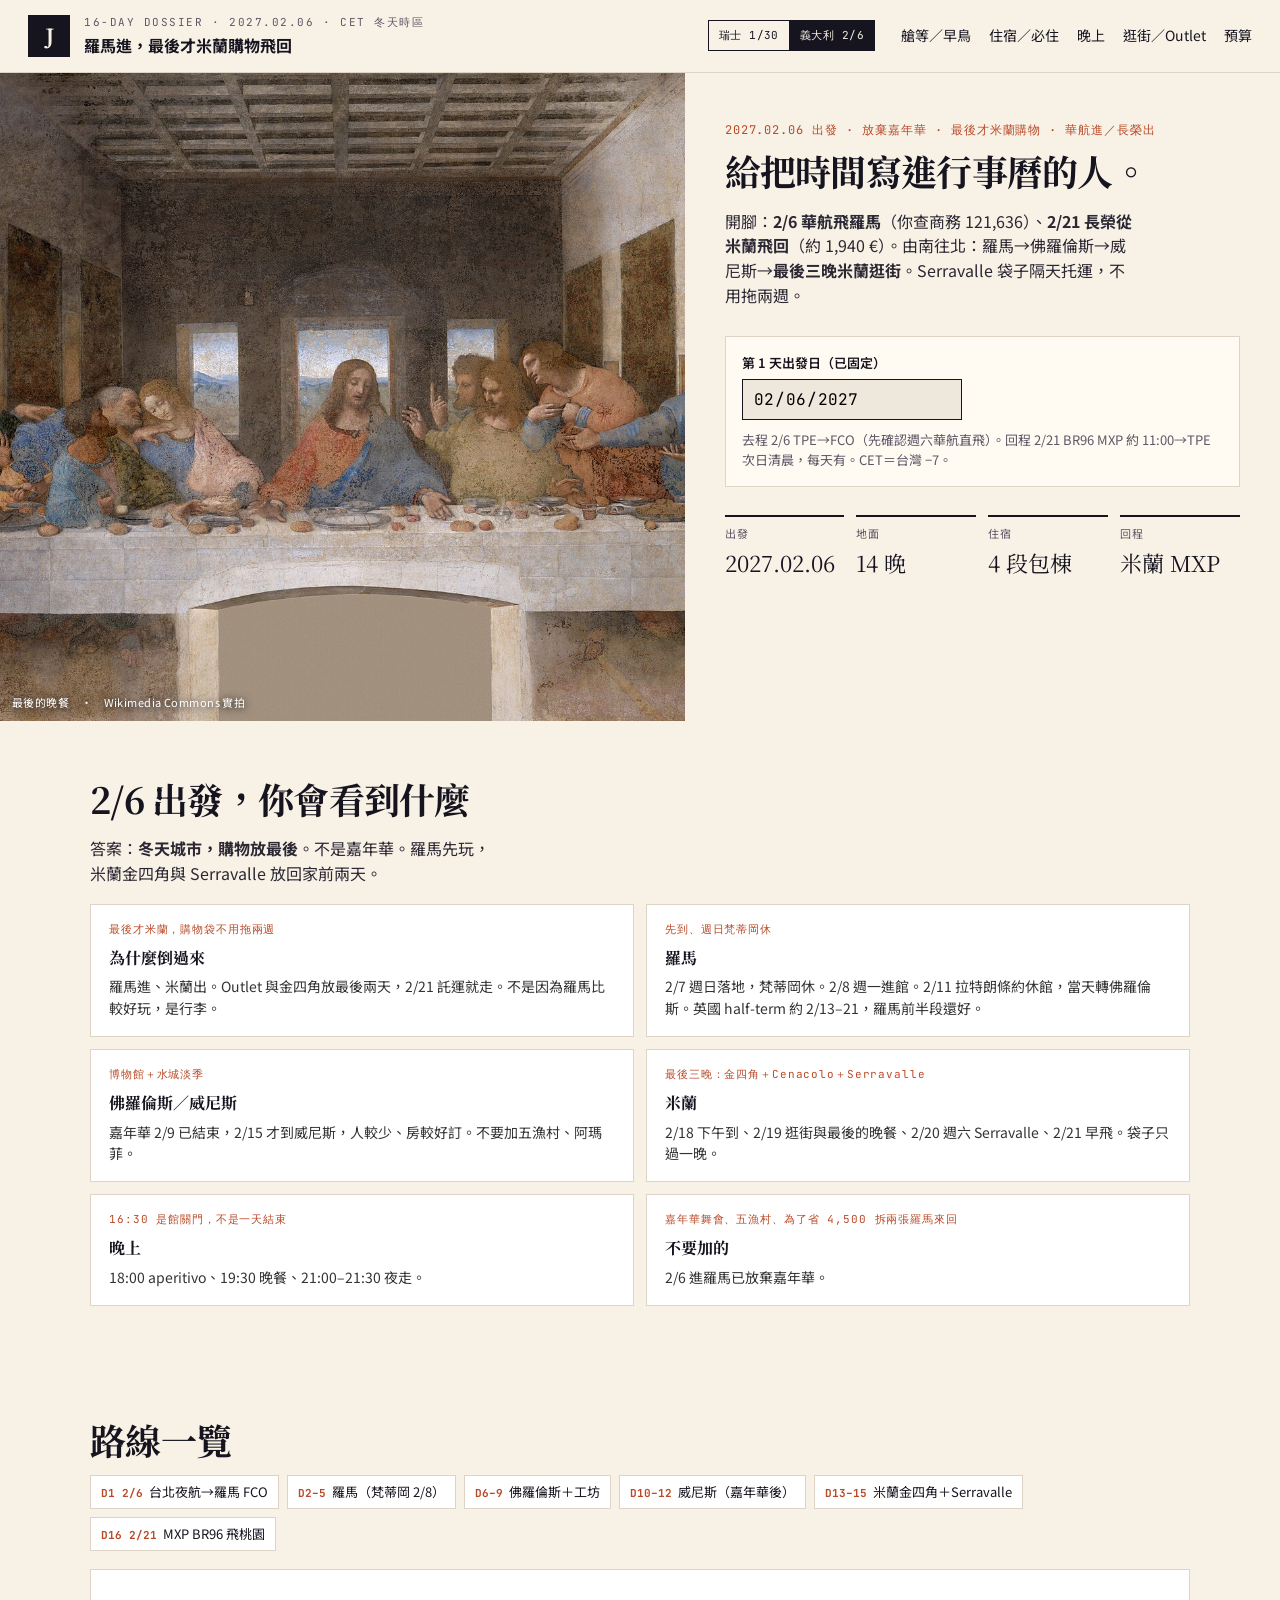
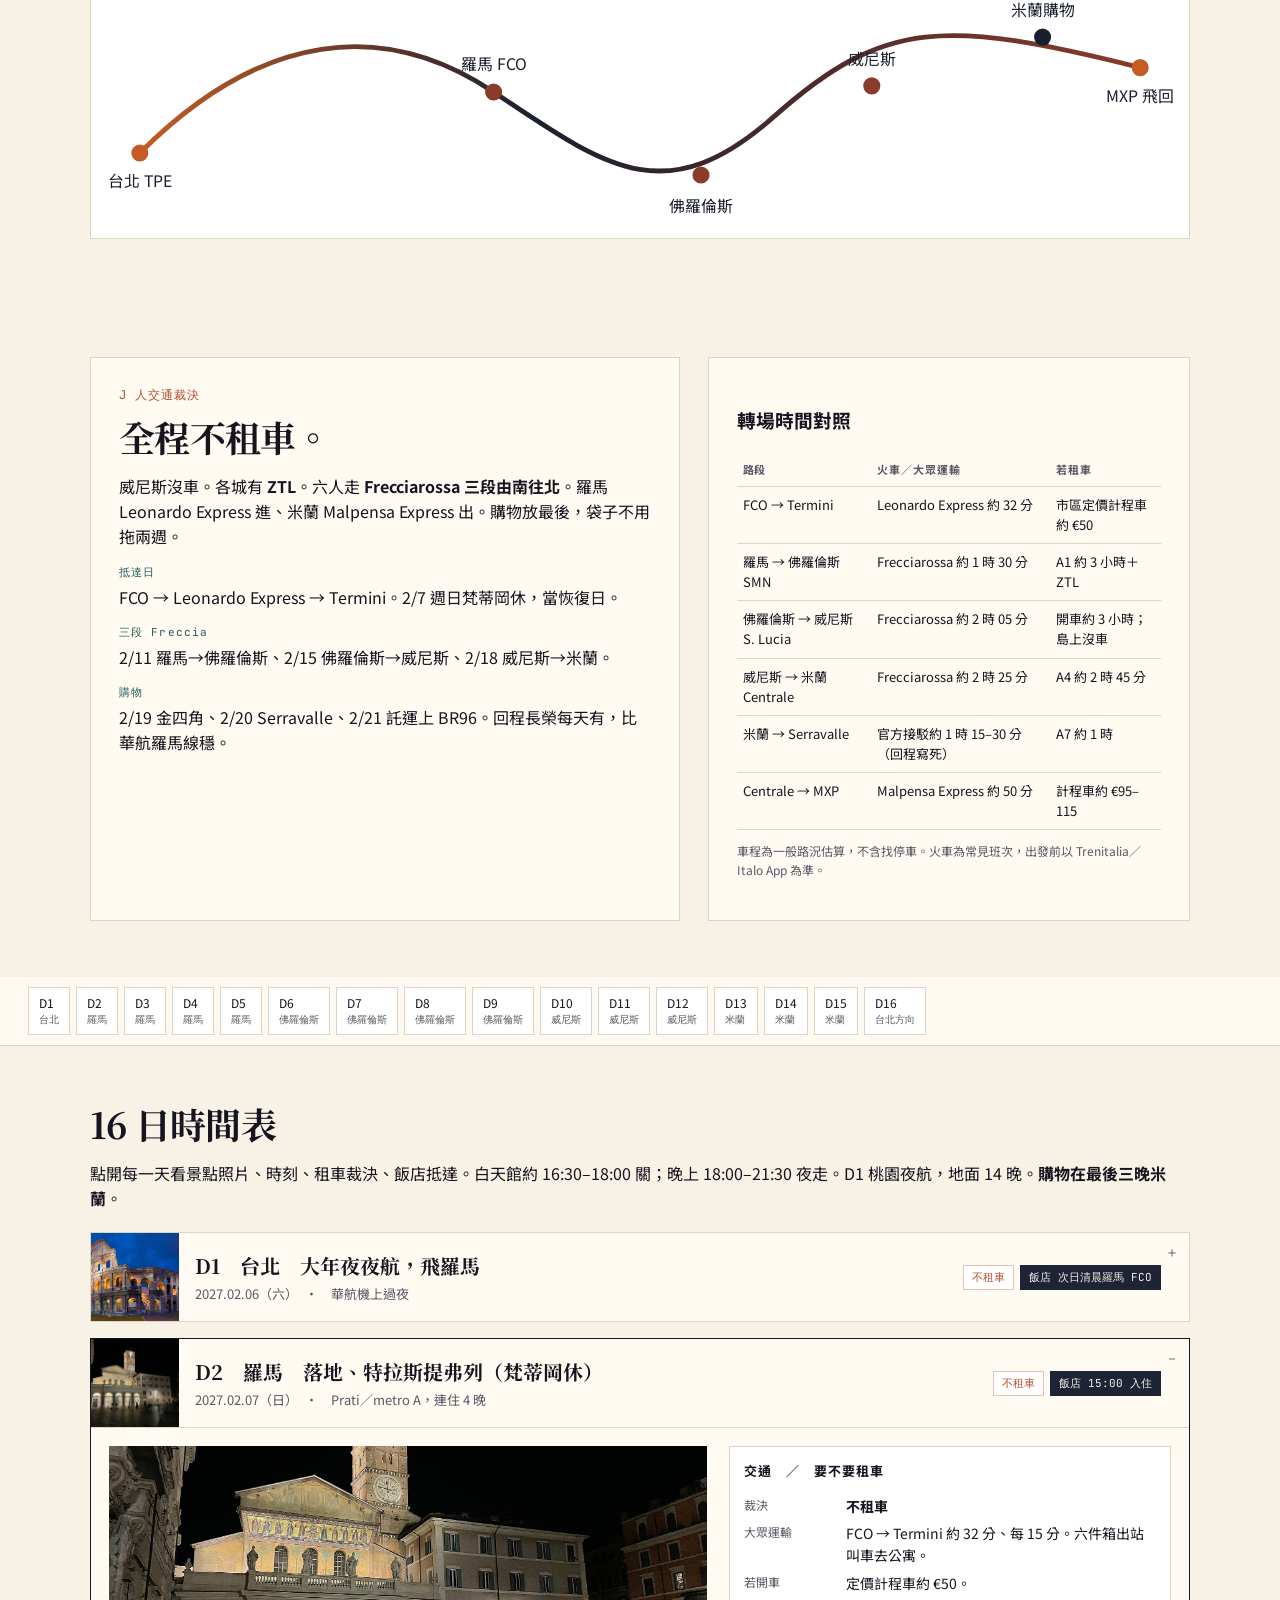
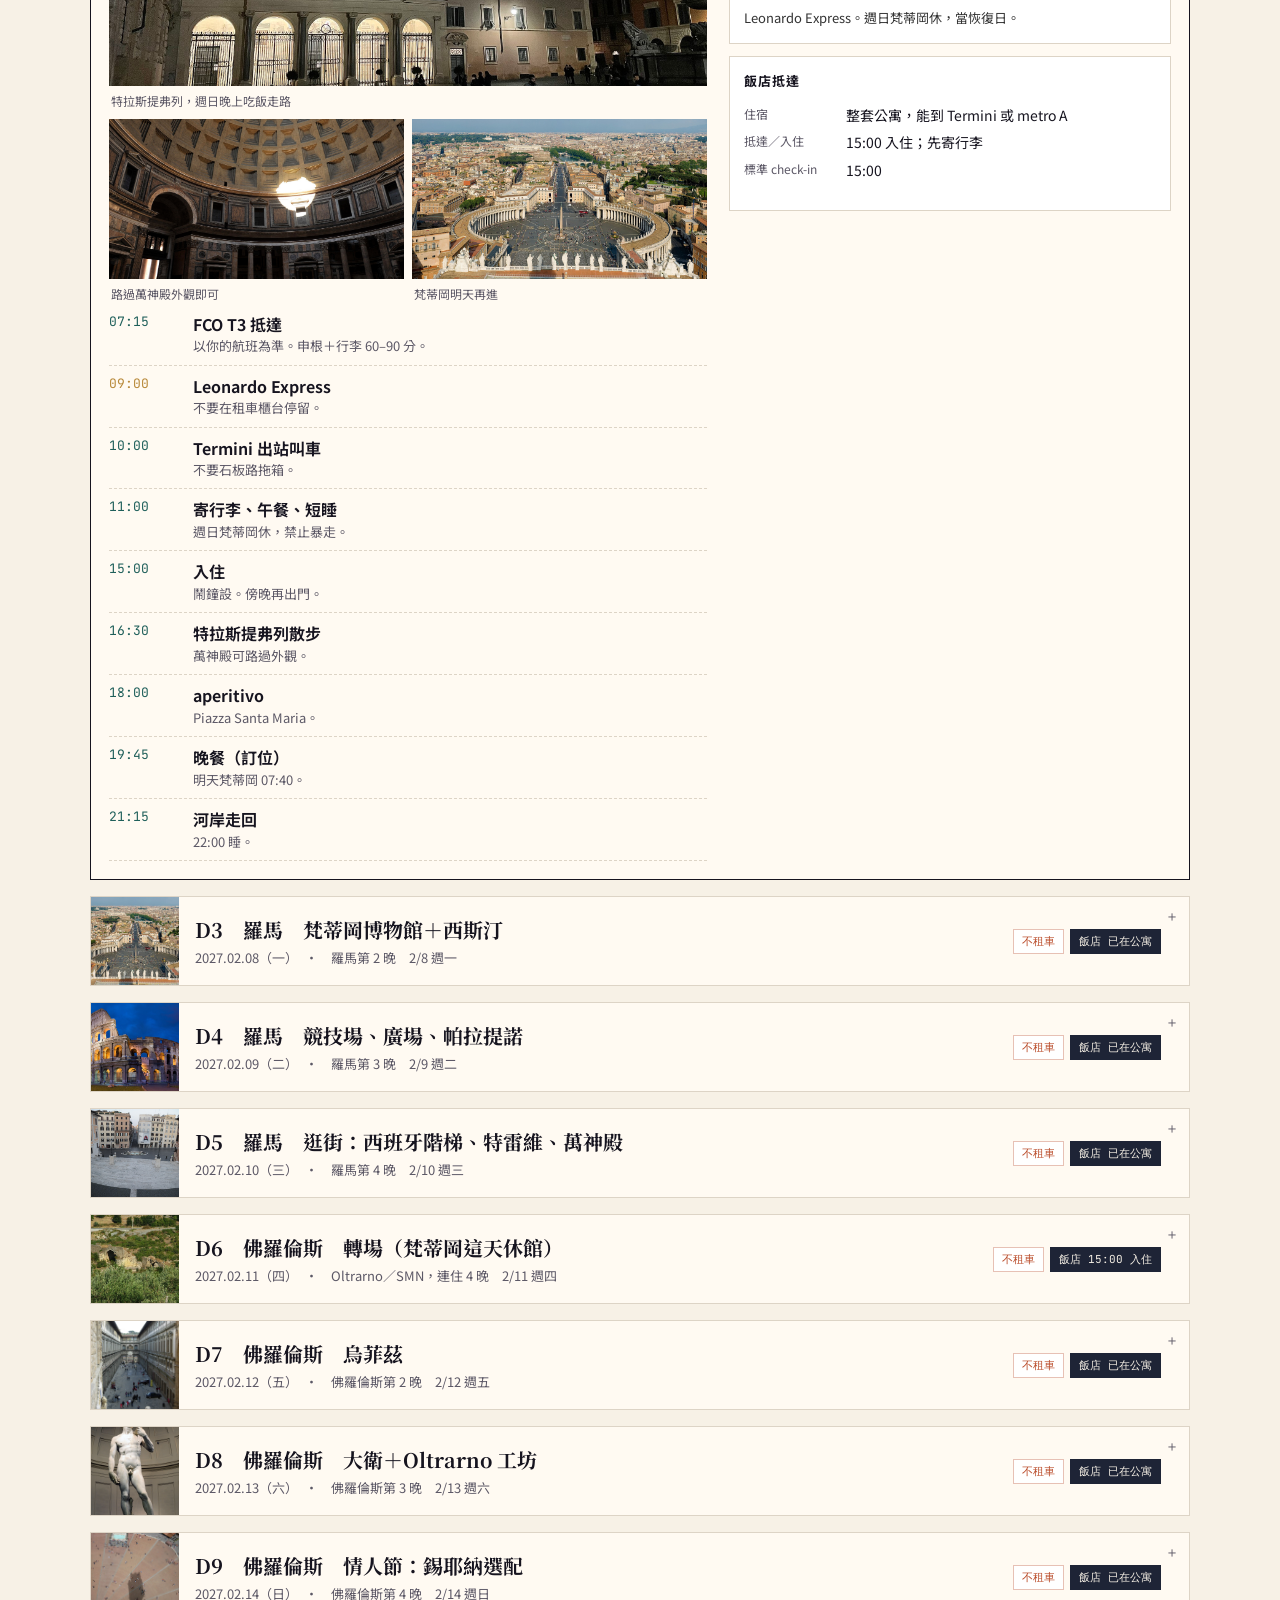
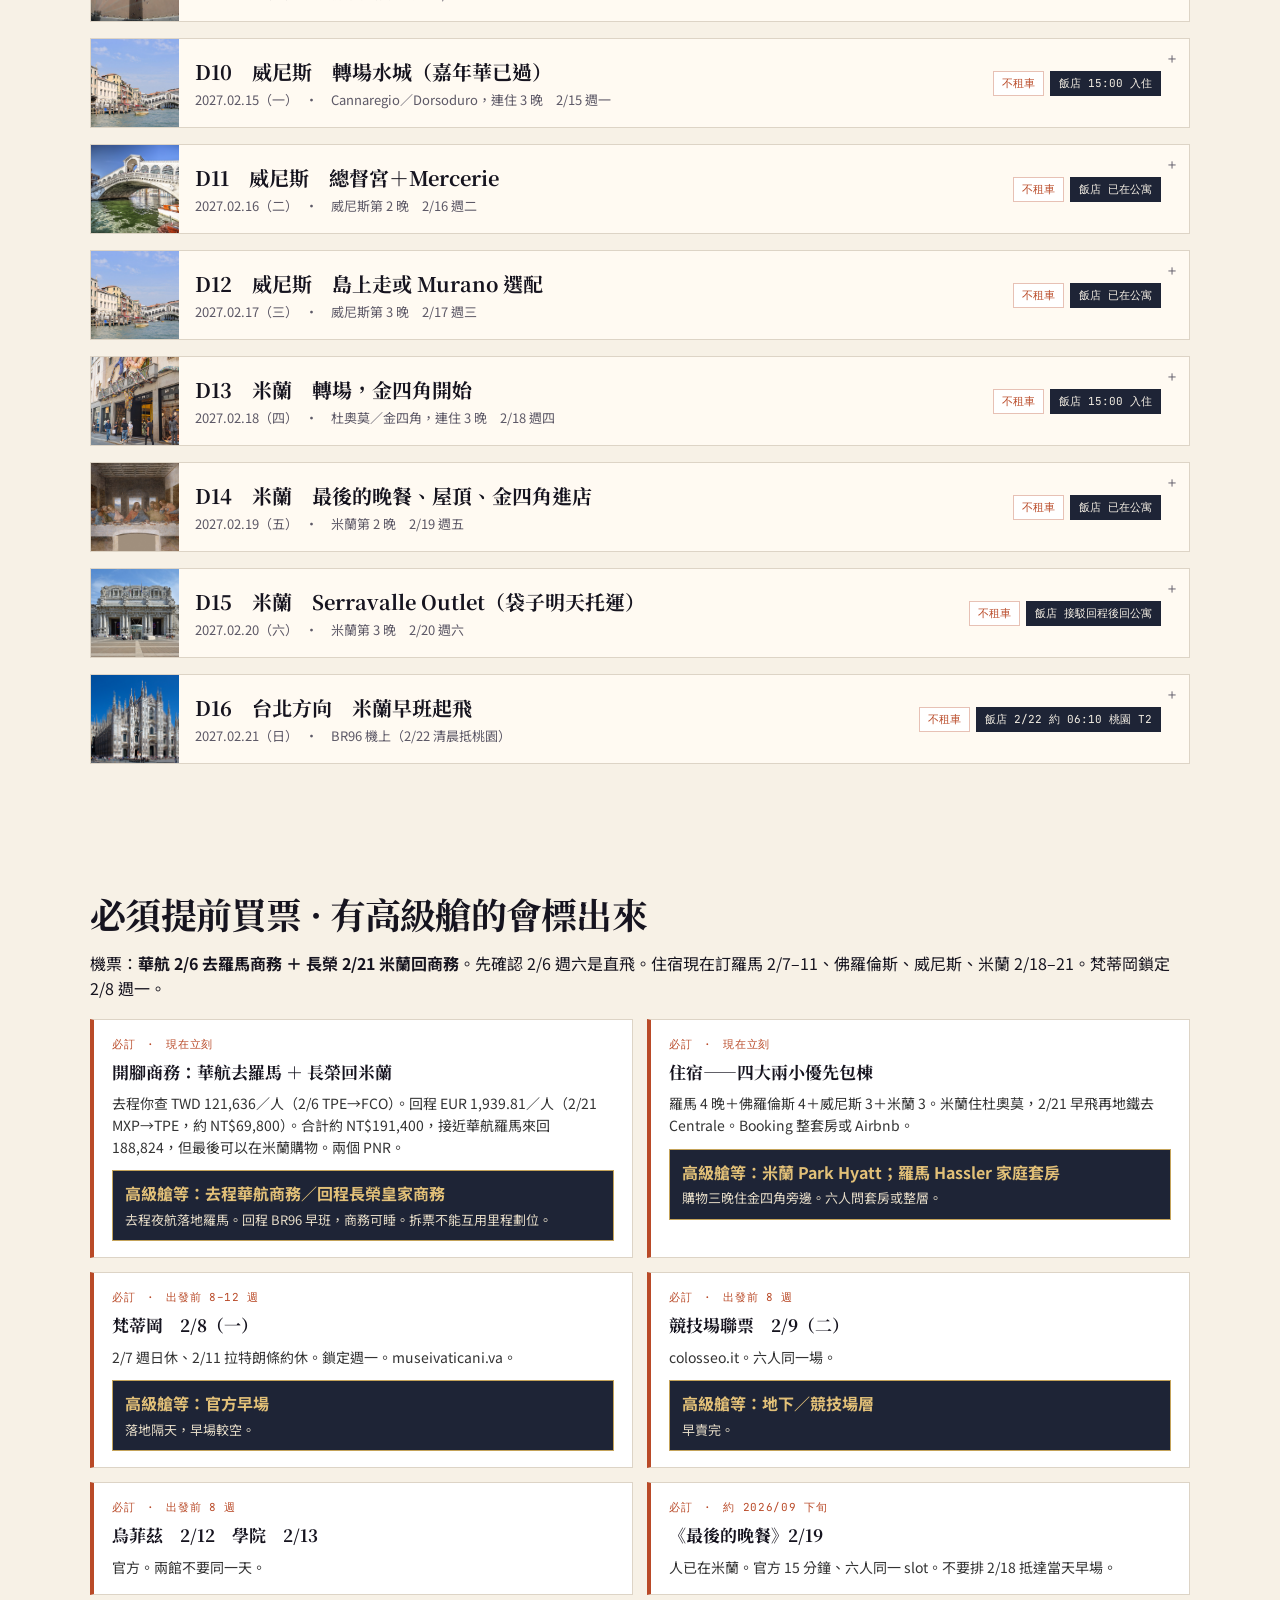
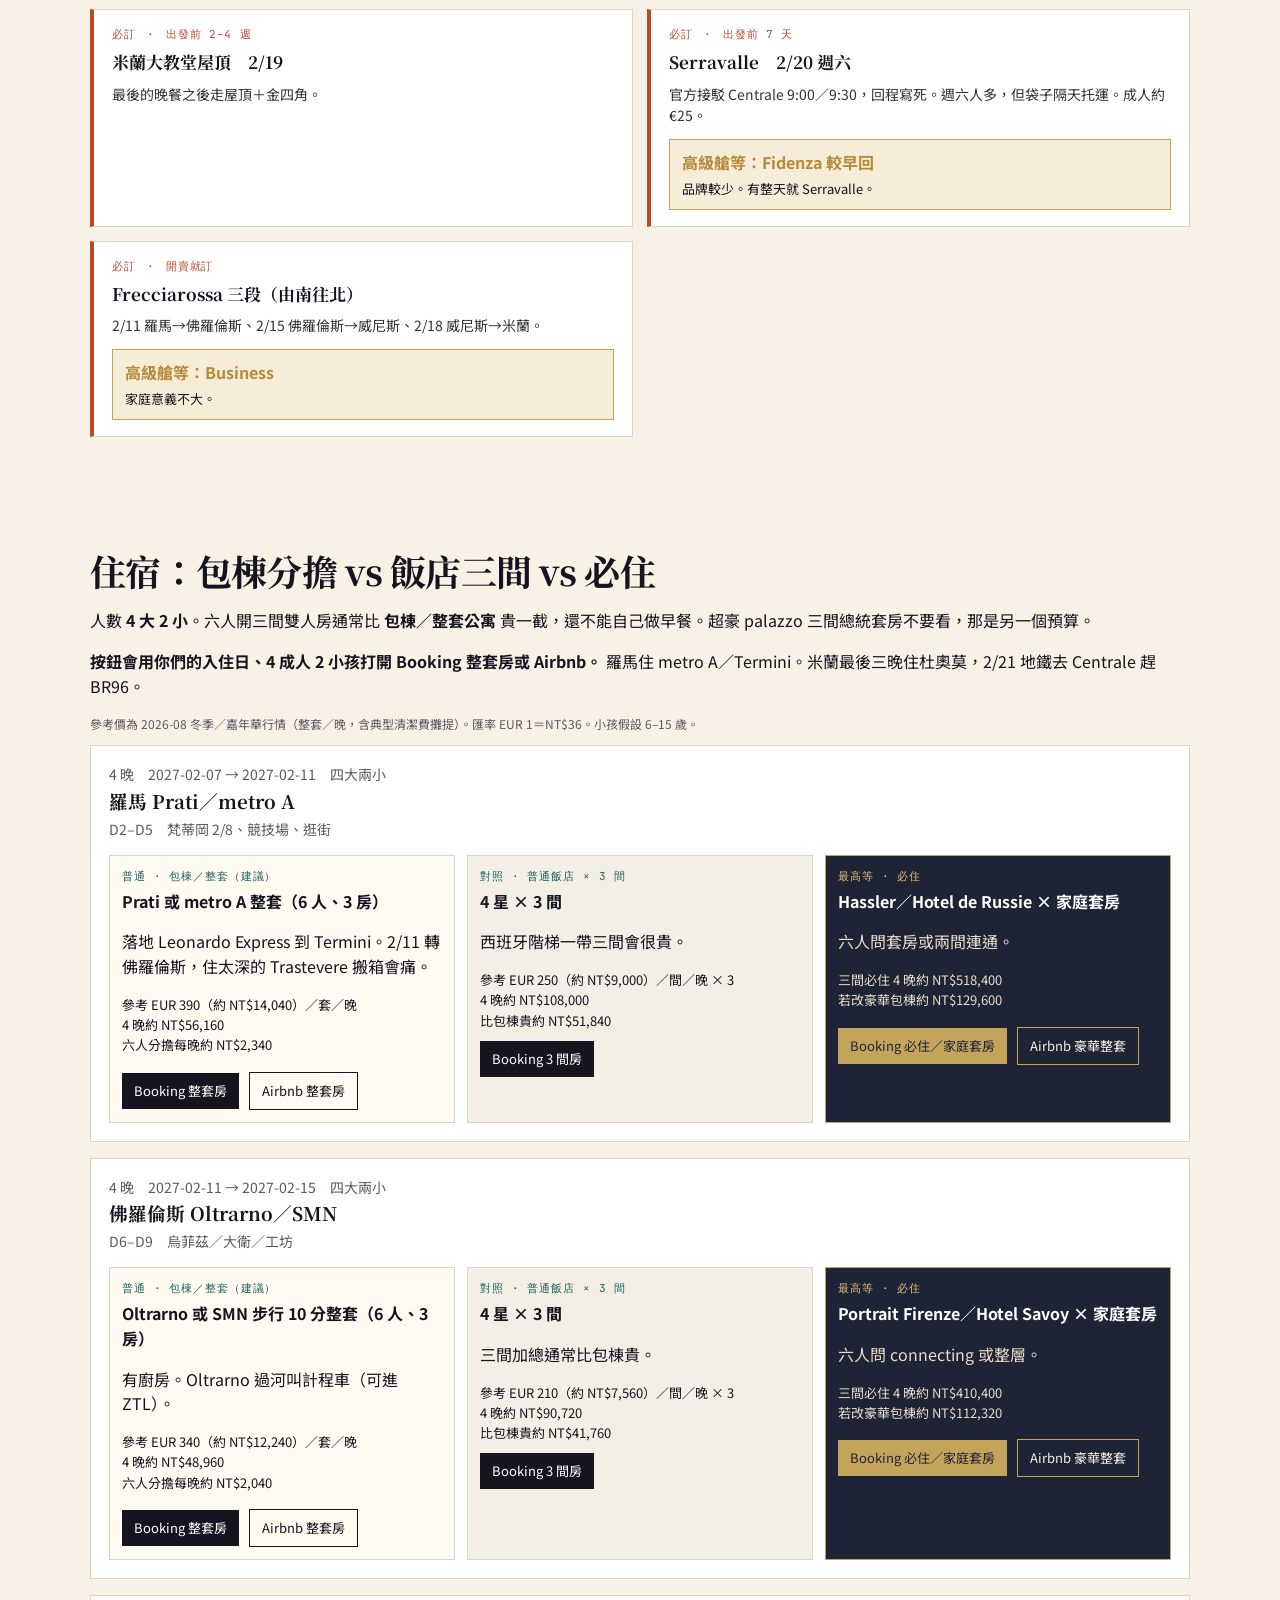
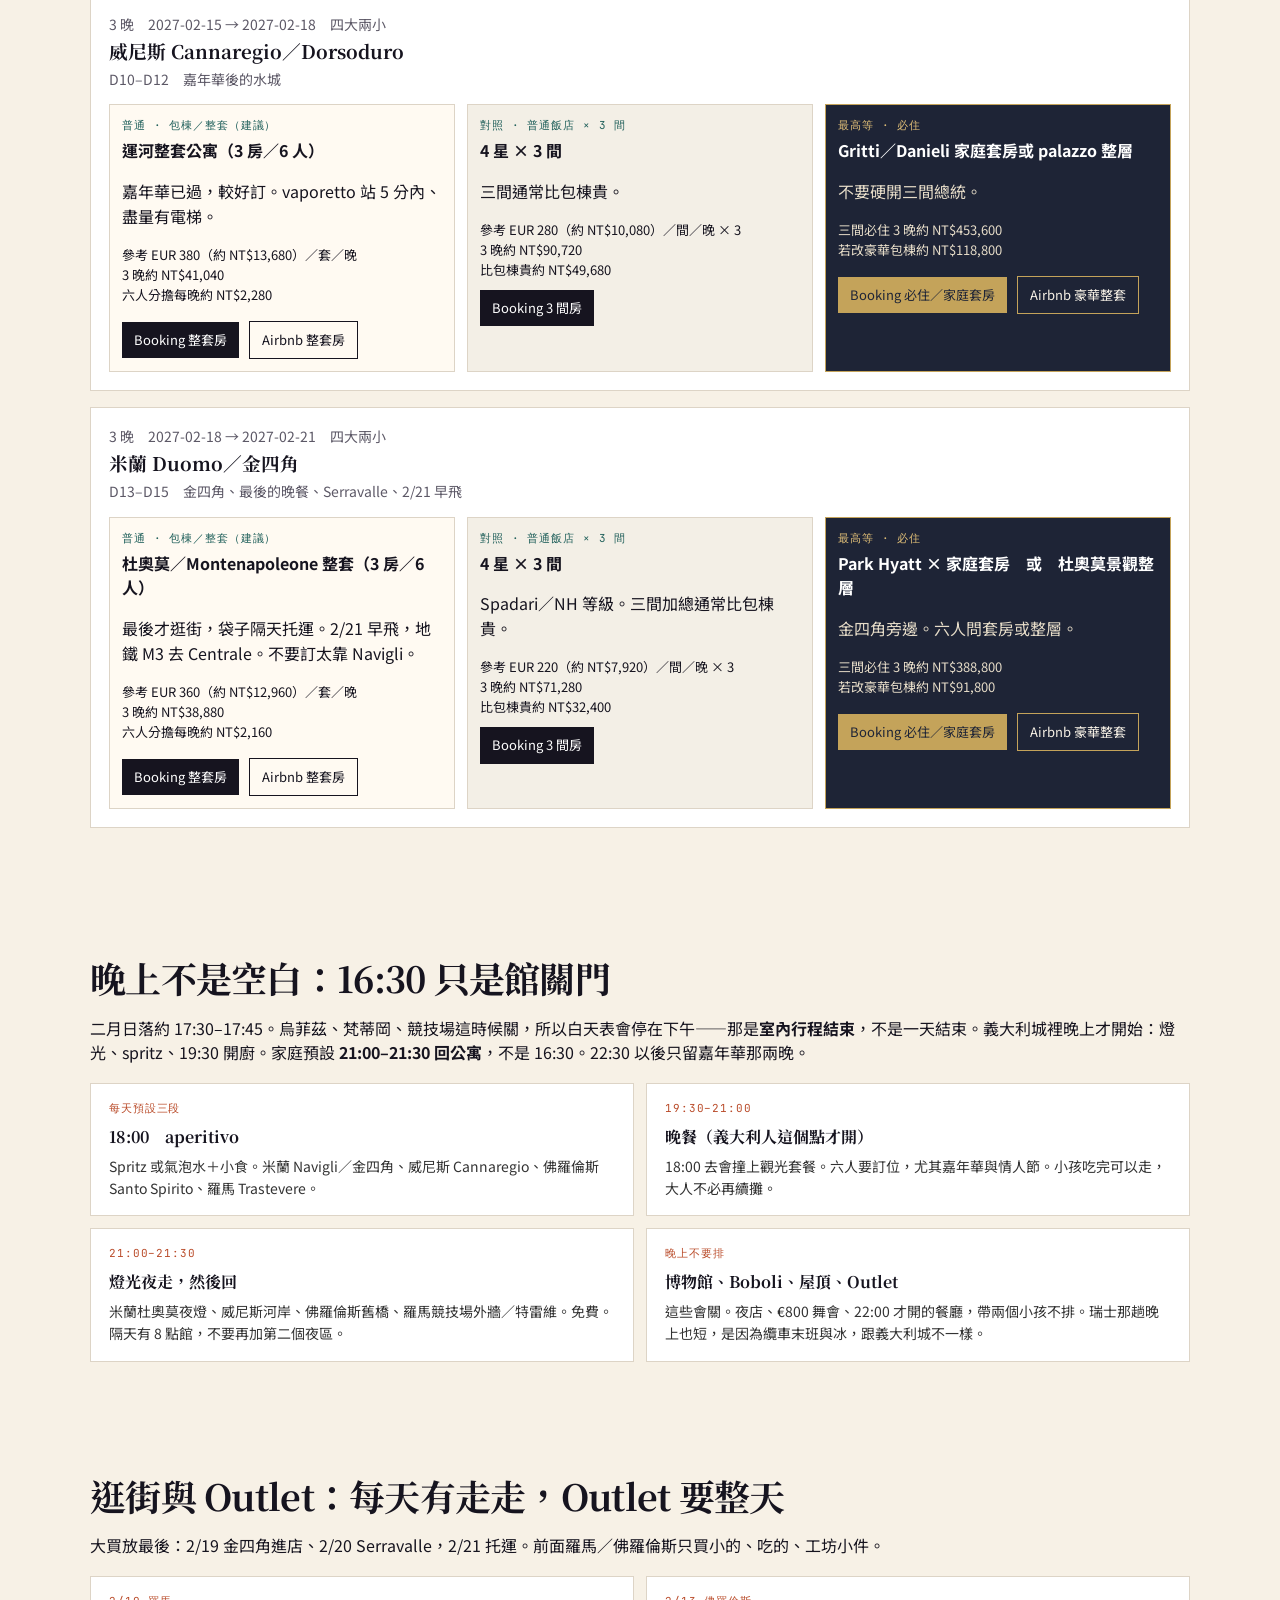
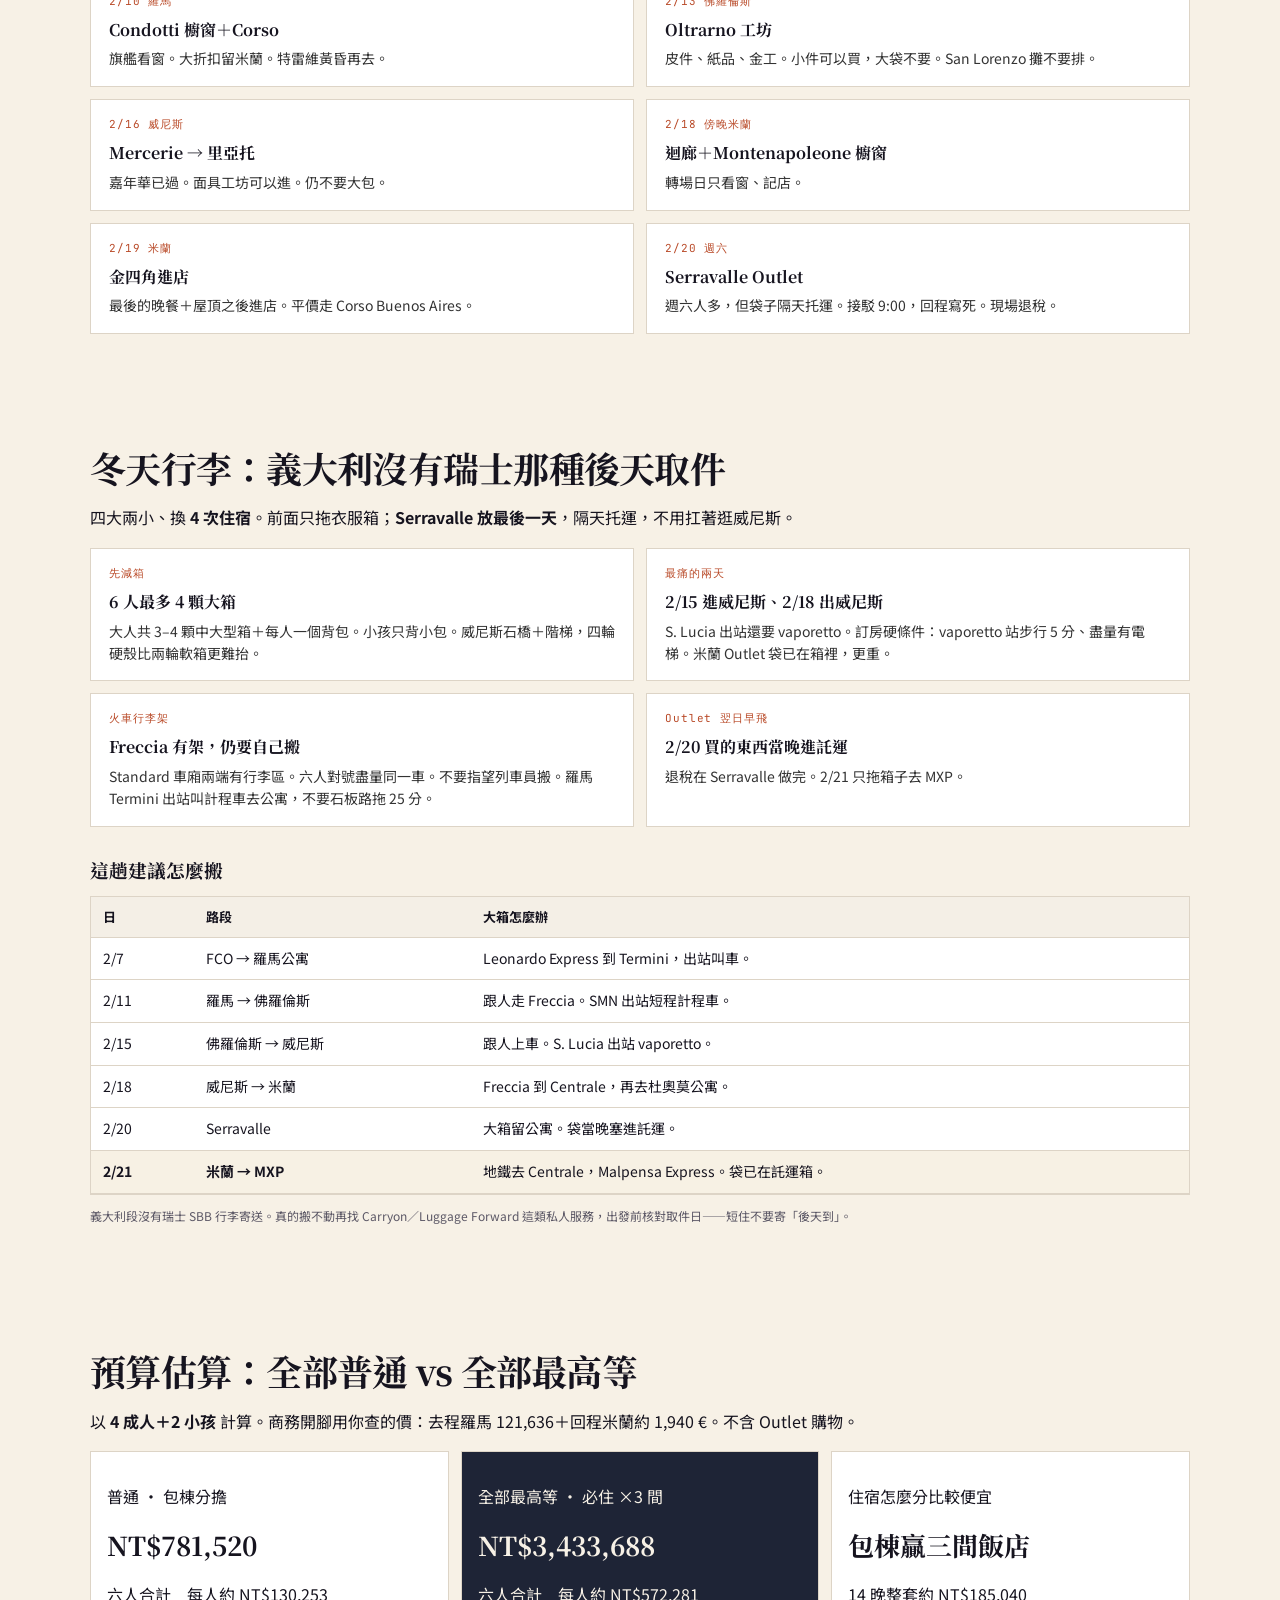
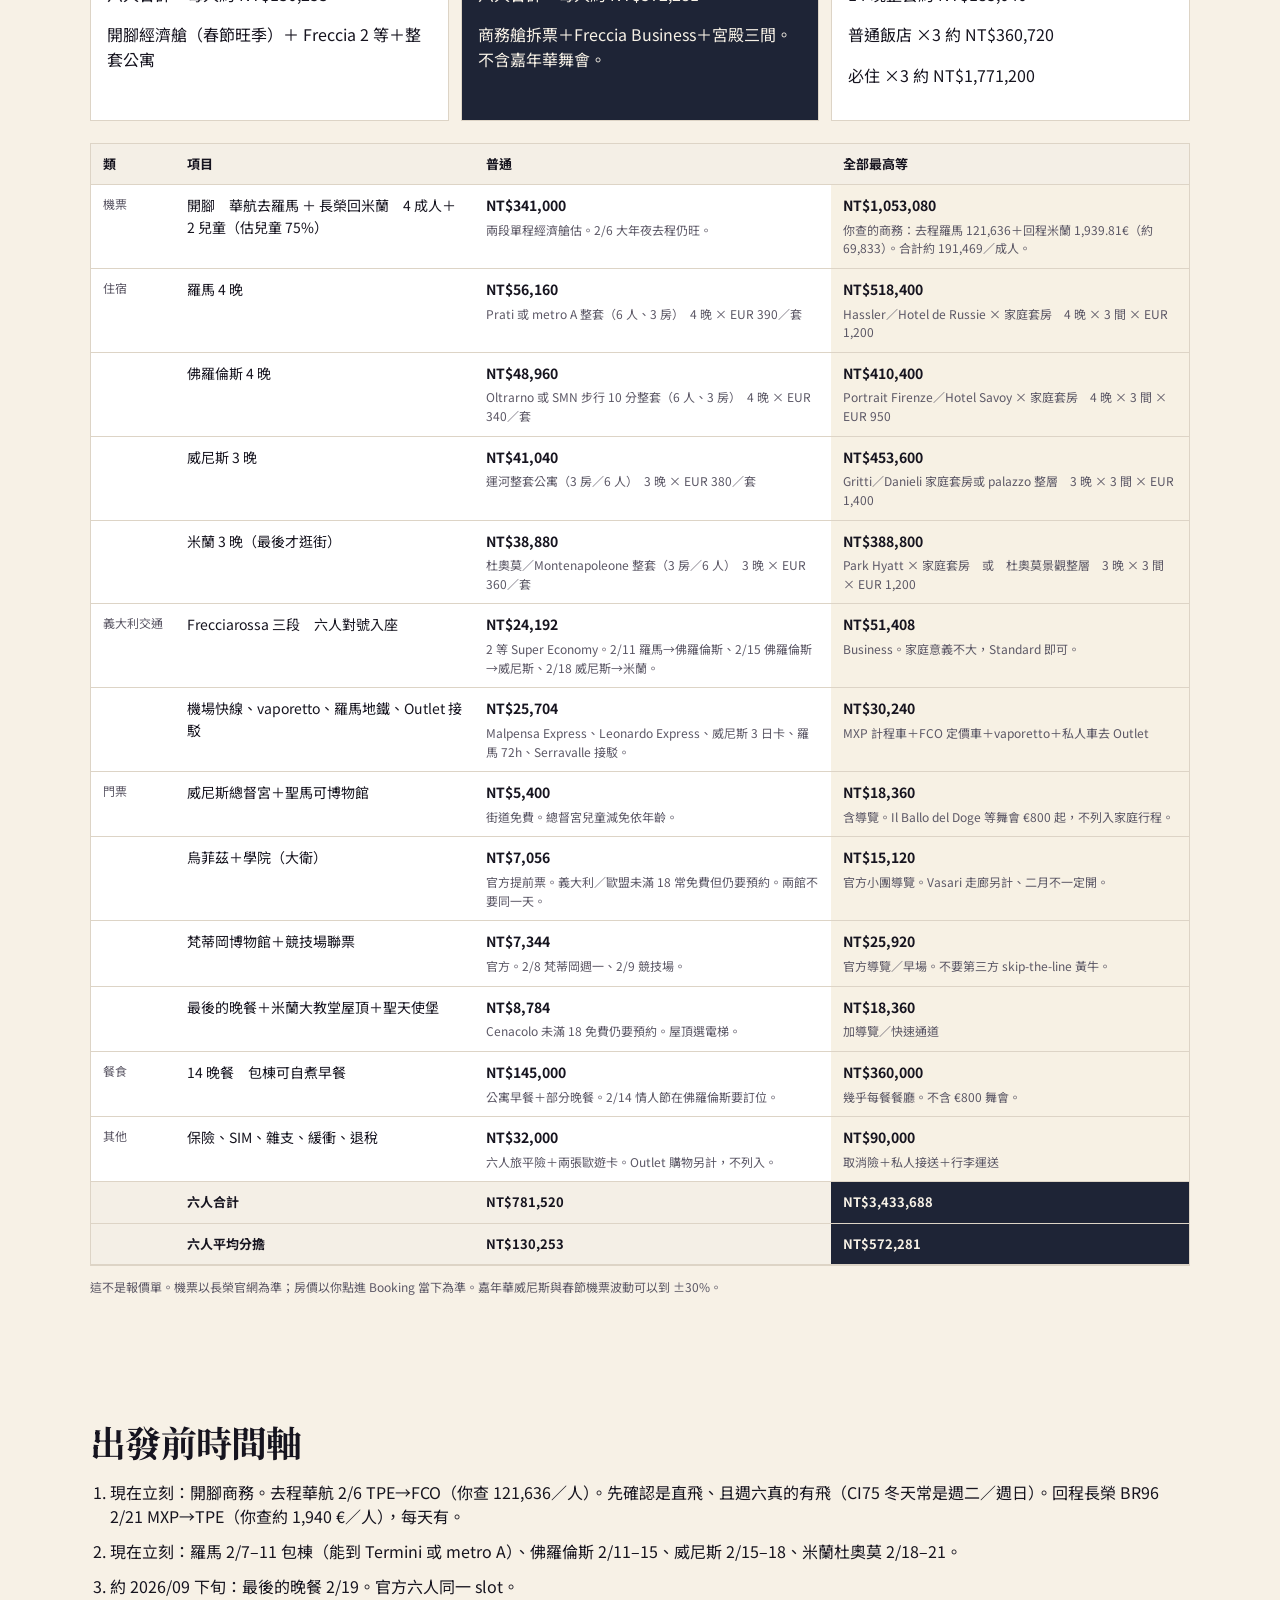
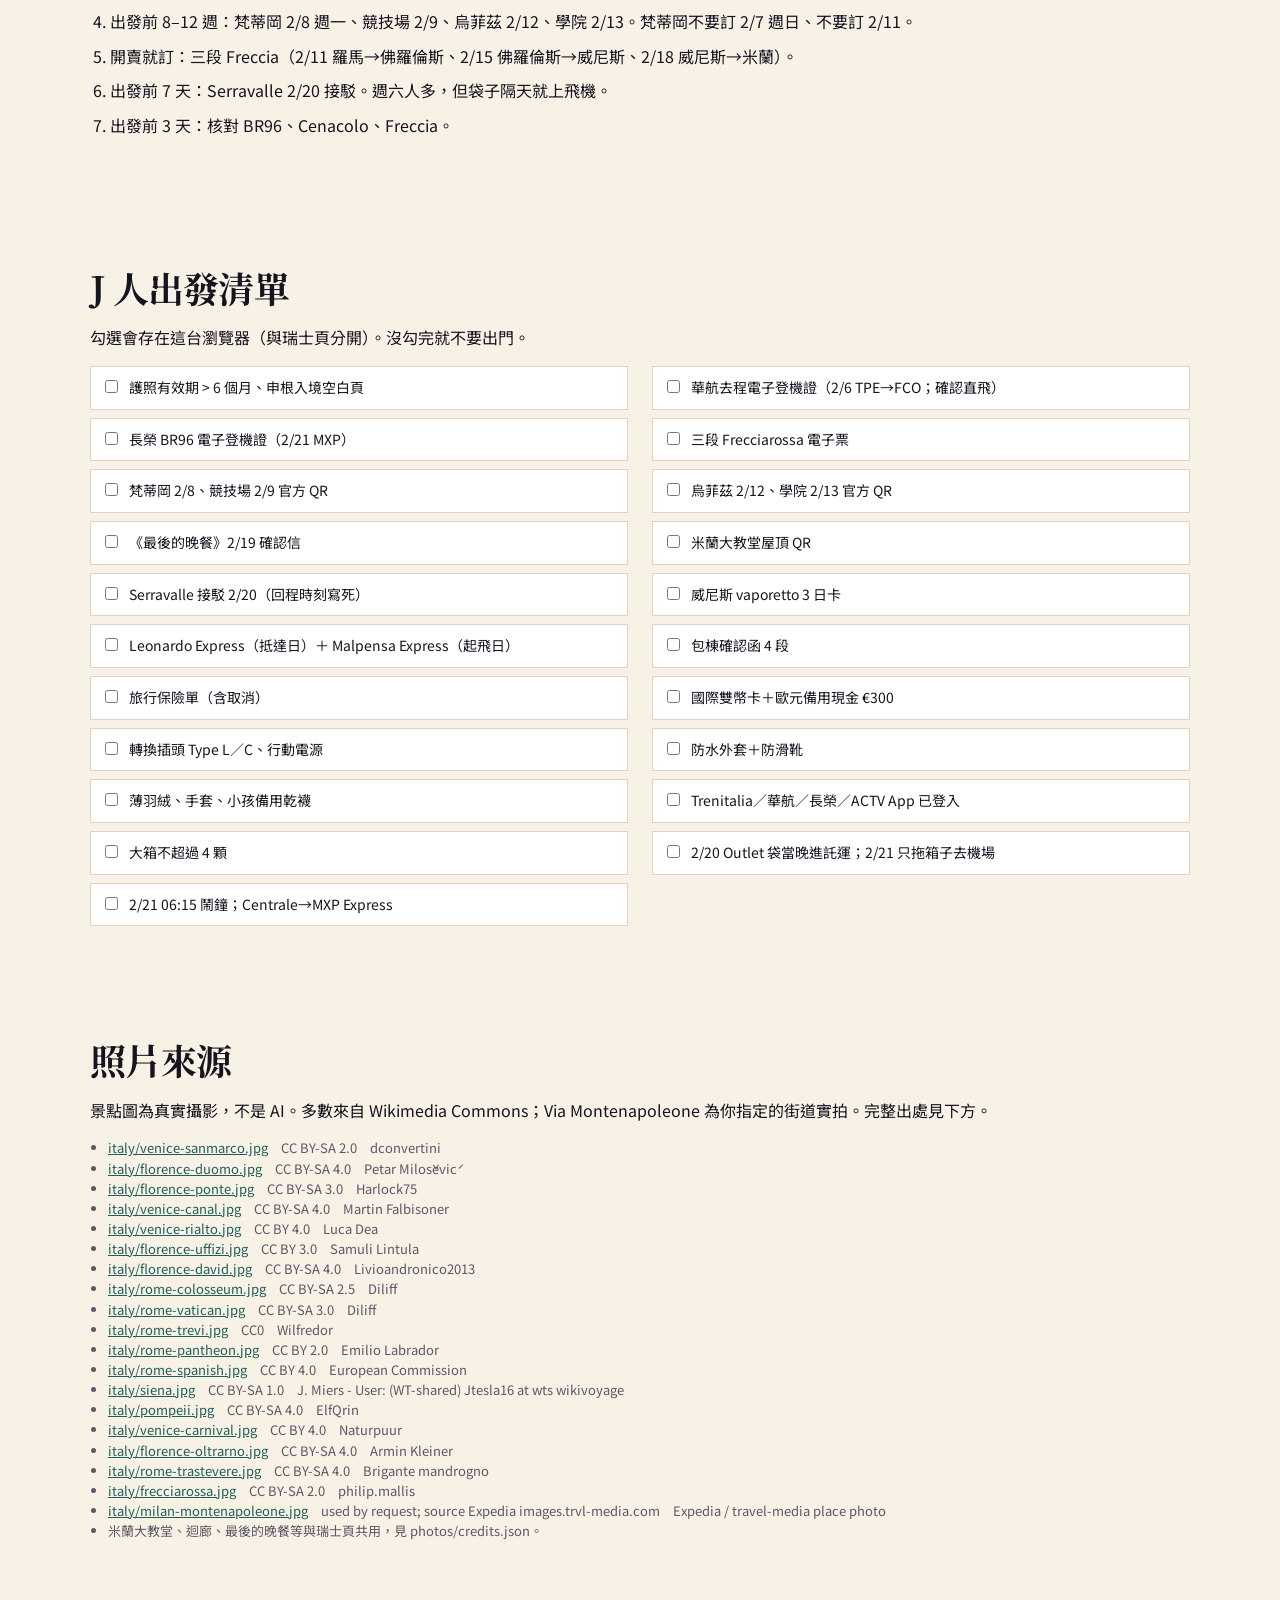
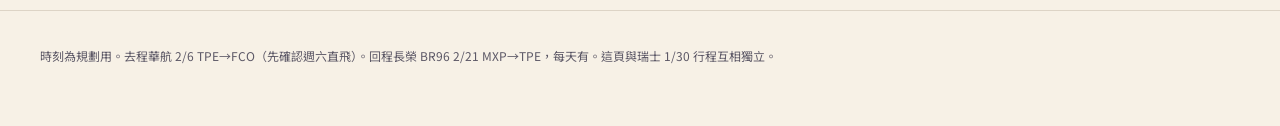
==== italy.html @ 610d688a "Reverse Italy to Rome-in, Milan-out for last-day shopping. Fly China Airlines to FCO on 6 Feb and EV" ====
<!DOCTYPE html>
<html lang="zh-Hant">
<head>
  <meta charset="UTF-8" />
  <meta name="viewport" content="width=device-width, initial-scale=1" />
  <title>J人行程表｜台北 → 羅馬進 → 佛羅倫斯 → 威尼斯 → 米蘭購物飛回</title>
  <meta name="description" content="J 人專用義大利 16 日：2027/2/6 華航進羅馬，最後三晚米蘭金四角＋Serravalle，2/21 長榮飛回。購物袋不用拖兩週。" />
  <link rel="preconnect" href="https://fonts.googleapis.com" />
  <link rel="preconnect" href="https://fonts.gstatic.com" crossorigin />
  <link href="https://fonts.googleapis.com/css2?family=JetBrains+Mono:wght@400;600&family=Noto+Sans+TC:wght@400;500;600;700&family=Noto+Serif+TC:wght@600;700&display=swap" rel="stylesheet" />
  <link rel="stylesheet" href="css/style.css" />
</head>
<body>
  <a class="skip" href="#days">跳到每日行程</a>

  <header class="topbar">
    <div class="brand">
      <span class="mark">J</span>
      <div>
        <p class="eyebrow">16-DAY DOSSIER · 2027.02.06 · CET 冬天時區</p>
        <h1>羅馬進，最後才米蘭購物飛回</h1>
      </div>
    </div>
    <nav class="topnav">
      <div class="trip-switch" aria-label="行程切換">
        <a href="index.html">瑞士 1/30</a>
        <a class="on" href="italy.html">義大利 2/6</a>
      </div>
      <a href="#tickets">艙等／早鳥</a>
      <a href="#hotels">住宿／必住</a>
      <a href="#nights">晚上</a>
      <a href="#shop">逛街／Outlet</a>
      <a href="#budget">預算</a>
    </nav>
  </header>

  <section class="hero">
    <figure class="hero-media">
      <img id="hero-img" src="photos/italy/milan-montenapoleone.jpg" alt="米蘭 Via Montenapoleone" />
      <figcaption>真實照片來源：Wikimedia Commons</figcaption>
    </figure>
    <div class="hero-copy">
      <p class="kicker">2027.02.06 出發 · 放棄嘉年華 · 最後才米蘭購物 · 華航進／長榮出</p>
      <h2>給把時間寫進行事曆的人。</h2>
      <p class="lede">開腳：<strong>2/6 華航飛羅馬</strong>（你查商務 121,636）、<strong>2/21 長榮從米蘭飛回</strong>（約 1,940 €）。由南往北：羅馬→佛羅倫斯→威尼斯→<strong>最後三晚米蘭逛街</strong>。Serravalle 袋子隔天托運，不用拖兩週。</p>
      <div class="hero-controls">
        <label>
          第 1 天出發日（已固定）
          <input type="date" id="start-date" value="2027-02-06" readonly />
        </label>
        <p class="hint">去程 2/6 TPE→FCO（先確認週六華航直飛）。回程 2/21 BR96 MXP 約 11:00→TPE 次日清晨，每天有。CET＝台灣 −7。</p>
      </div>
      <dl class="stats" id="stats"></dl>
    </div>
  </section>

  <section class="season" id="season">
    <h2>2/6 出發，你會看到什麼</h2>
    <p class="lede">答案：<strong>冬天城市，購物放最後</strong>。不是嘉年華。羅馬先玩，米蘭金四角與 Serravalle 放回家前兩天。</p>
    <div class="season-grid" id="season-grid"></div>
  </section>

  <section class="route" id="route">
    <h2>路線一覽</h2>
    <ol class="route-line" id="route-line"></ol>
    <svg class="route-svg" viewBox="0 0 900 220" role="img" aria-label="台北到米蘭進、威尼斯佛羅倫斯羅馬、羅馬飛回台北的路線示意">
      <defs>
        <linearGradient id="track" x1="0" x2="1">
          <stop offset="0" stop-color="#c45c26" />
          <stop offset="0.4" stop-color="#1a1f2e" />
          <stop offset="1" stop-color="#8a3b2a" />
        </linearGradient>
      </defs>
      <path d="M40 150 C 140 50, 240 40, 330 100 S 470 200, 560 120 S 700 40, 860 80" fill="none" stroke="url(#track)" stroke-width="4" />
      <g font-family="Noto Sans TC, sans-serif" font-size="13" fill="#1a1f2e">
        <circle cx="40" cy="150" r="7" fill="#c45c26" /><text x="40" y="178" text-anchor="middle">台北 TPE</text>
        <circle cx="330" cy="100" r="7" fill="#8a3b2a" /><text x="330" y="82" text-anchor="middle">羅馬 FCO</text>
        <circle cx="500" cy="168" r="7" fill="#8a3b2a" /><text x="500" y="198" text-anchor="middle">佛羅倫斯</text>
        <circle cx="640" cy="95" r="7" fill="#8a3b2a" /><text x="640" y="78" text-anchor="middle">威尼斯</text>
        <circle cx="780" cy="55" r="7" fill="#1a1f2e" /><text x="780" y="38" text-anchor="middle">米蘭購物</text>
        <circle cx="860" cy="80" r="7" fill="#c45c26" /><text x="860" y="108" text-anchor="middle">MXP 飛回</text>
      </g>
    </svg>
  </section>

  <section class="verdict" id="verdict">
    <div class="verdict-card">
      <p class="kicker">J 人交通裁決</p>
      <h2>全程不租車。</h2>
      <p>威尼斯沒車。各城有 <strong>ZTL</strong>。六人走 <strong>Frecciarossa 三段由南往北</strong>。羅馬 Leonardo Express 進、米蘭 Malpensa Express 出。購物放最後，袋子不用拖兩週。</p>
      <ul class="verdict-list">
        <li><span>抵達日</span>FCO → Leonardo Express → Termini。2/7 週日梵蒂岡休，當恢復日。</li>
        <li><span>三段 Freccia</span>2/11 羅馬→佛羅倫斯、2/15 佛羅倫斯→威尼斯、2/18 威尼斯→米蘭。</li>
        <li><span>購物</span>2/19 金四角、2/20 Serravalle、2/21 託運上 BR96。回程長榮每天有，比華航羅馬線穩。</li>
      </ul>
    </div>
    <aside class="compare">
      <h3>轉場時間對照</h3>
      <table>
        <thead>
          <tr><th>路段</th><th>火車／大眾運輸</th><th>若租車</th></tr>
        </thead>
        <tbody id="compare-body"></tbody>
      </table>
      <p class="fine">車程為一般路況估算，不含找停車。火車為常見班次，出發前以 Trenitalia／Italo App 為準。</p>
    </aside>
  </section>

  <nav class="day-rail" id="day-rail" aria-label="16 日快速跳轉"></nav>

  <section class="days" id="days">
    <div class="days-head">
      <h2>16 日時間表</h2>
      <p>點開每一天看景點照片、時刻、租車裁決、飯店抵達。白天館約 16:30–18:00 關；晚上 18:00–21:30 夜走。D1 桃園夜航，地面 14 晚。<strong>購物在最後三晚米蘭</strong>。</p>
    </div>
    <div id="day-list"></div>
  </section>

  <section class="tickets" id="tickets">
    <h2>必須提前買票 · 有高級艙的會標出來</h2>
    <p>機票：<strong>華航 2/6 去羅馬商務 ＋ 長榮 2/21 米蘭回商務</strong>。先確認 2/6 週六是直飛。住宿現在訂羅馬 2/7–11、佛羅倫斯、威尼斯、米蘭 2/18–21。梵蒂岡鎖定 2/8 週一。</p>
    <div class="ticket-grid" id="ticket-list"></div>
  </section>

  <section class="hotels" id="hotels">
    <h2>住宿：包棟分擔 vs 飯店三間 vs 必住</h2>
    <p>人數 <strong>4 大 2 小</strong>。六人開三間雙人房通常比 <strong>包棟／整套公寓</strong> 貴一截，還不能自己做早餐。超豪 palazzo 三間總統套房不要看，那是另一個預算。</p>
    <p><strong>按鈕會用你們的入住日、4 成人 2 小孩打開 Booking 整套房或 Airbnb。</strong> 羅馬住 metro A／Termini。米蘭最後三晚住杜奧莫，2/21 地鐵去 Centrale 趕 BR96。</p>
    <p class="fine">參考價為 2026-08 冬季／嘉年華行情（整套／晚，含典型清潔費攤提）。匯率 EUR 1＝NT$36。小孩假設 6–15 歲。</p>
    <div id="hotel-list"></div>
  </section>

  <section class="tickets" id="nights">
    <h2>晚上不是空白：16:30 只是館關門</h2>
    <p>二月日落約 17:30–17:45。烏菲茲、梵蒂岡、競技場這時候關，所以白天表會停在下午——那是<strong>室內行程結束</strong>，不是一天結束。義大利城裡晚上才開始：燈光、spritz、19:30 開廚。家庭預設 <strong>21:00–21:30 回公寓</strong>，不是 16:30。22:30 以後只留嘉年華那兩晚。</p>
    <div class="season-grid">
      <article class="season-card">
        <p class="tag">每天預設三段</p>
        <h3>18:00　aperitivo</h3>
        <p>Spritz 或氣泡水＋小食。米蘭 Navigli／金四角、威尼斯 Cannaregio、佛羅倫斯 Santo Spirito、羅馬 Trastevere。</p>
      </article>
      <article class="season-card">
        <p class="tag">19:30–21:00</p>
        <h3>晚餐（義大利人這個點才開）</h3>
        <p>18:00 去會撞上觀光套餐。六人要訂位，尤其嘉年華與情人節。小孩吃完可以走，大人不必再續攤。</p>
      </article>
      <article class="season-card">
        <p class="tag">21:00–21:30</p>
        <h3>燈光夜走，然後回</h3>
        <p>米蘭杜奧莫夜燈、威尼斯河岸、佛羅倫斯舊橋、羅馬競技場外牆／特雷維。免費。隔天有 8 點館，不要再加第二個夜區。</p>
      </article>
      <article class="season-card">
        <p class="tag">晚上不要排</p>
        <h3>博物館、Boboli、屋頂、Outlet</h3>
        <p>這些會關。夜店、€800 舞會、22:00 才開的餐廳，帶兩個小孩不排。瑞士那趟晚上也短，是因為纜車末班與冰，跟義大利城不一樣。</p>
      </article>
    </div>
  </section>

  <section class="tickets" id="shop">
    <h2>逛街與 Outlet：每天有走走，Outlet 要整天</h2>
    <p>大買放最後：2/19 金四角進店、2/20 Serravalle，2/21 托運。前面羅馬／佛羅倫斯只買小的、吃的、工坊小件。</p>
    <div class="season-grid">
      <article class="season-card">
        <p class="tag">2/10 羅馬</p>
        <h3>Condotti 櫥窗＋Corso</h3>
        <p>旗艦看窗。大折扣留米蘭。特雷維黃昏再去。</p>
      </article>
      <article class="season-card">
        <p class="tag">2/13 佛羅倫斯</p>
        <h3>Oltrarno 工坊</h3>
        <p>皮件、紙品、金工。小件可以買，大袋不要。San Lorenzo 攤不要排。</p>
      </article>
      <article class="season-card">
        <p class="tag">2/16 威尼斯</p>
        <h3>Mercerie → 里亞托</h3>
        <p>嘉年華已過。面具工坊可以進。仍不要大包。</p>
      </article>
      <article class="season-card">
        <p class="tag">2/18 傍晚米蘭</p>
        <h3>迴廊＋Montenapoleone 櫥窗</h3>
        <p>轉場日只看窗、記店。</p>
      </article>
      <article class="season-card">
        <p class="tag">2/19 米蘭</p>
        <h3>金四角進店</h3>
        <p>最後的晚餐＋屋頂之後進店。平價走 Corso Buenos Aires。</p>
      </article>
      <article class="season-card">
        <p class="tag">2/20 週六</p>
        <h3>Serravalle Outlet</h3>
        <p>週六人多，但袋子隔天托運。接駁 9:00，回程寫死。現場退稅。</p>
      </article>
    </div>
  </section>

  <section class="luggage" id="luggage">
    <h2>冬天行李：義大利沒有瑞士那種後天取件</h2>
    <p>四大兩小、換 <strong>4 次住宿</strong>。前面只拖衣服箱；<strong>Serravalle 放最後一天</strong>，隔天托運，不用扛著逛威尼斯。</p>

    <div class="season-grid">
      <article class="season-card">
        <p class="tag">先減箱</p>
        <h3>6 人最多 4 顆大箱</h3>
        <p>大人共 3–4 顆中大型箱＋每人一個背包。小孩只背小包。威尼斯石橋＋階梯，四輪硬殼比兩輪軟箱更難抬。</p>
      </article>
      <article class="season-card">
        <p class="tag">最痛的兩天</p>
        <h3>2/15 進威尼斯、2/18 出威尼斯</h3>
        <p>S. Lucia 出站還要 vaporetto。訂房硬條件：vaporetto 站步行 5 分、盡量有電梯。米蘭 Outlet 袋已在箱裡，更重。</p>
      </article>
      <article class="season-card">
        <p class="tag">火車行李架</p>
        <h3>Freccia 有架，仍要自己搬</h3>
        <p>Standard 車廂兩端有行李區。六人對號盡量同一車。不要指望列車員搬。羅馬 Termini 出站叫計程車去公寓，不要石板路拖 25 分。</p>
      </article>
      <article class="season-card">
        <p class="tag">Outlet 翌日早飛</p>
        <h3>2/20 買的東西當晚進託運</h3>
        <p>退稅在 Serravalle 做完。2/21 只拖箱子去 MXP。</p>
      </article>
    </div>

    <h3 class="subhead">這趟建議怎麼搬</h3>
    <div class="budget-table-wrap">
      <table class="budget-table">
        <thead>
          <tr><th>日</th><th>路段</th><th>大箱怎麼辦</th></tr>
        </thead>
        <tbody>
          <tr><td>2/7</td><td>FCO → 羅馬公寓</td><td>Leonardo Express 到 Termini，出站叫車。</td></tr>
          <tr><td>2/11</td><td>羅馬 → 佛羅倫斯</td><td>跟人走 Freccia。SMN 出站短程計程車。</td></tr>
          <tr><td>2/15</td><td>佛羅倫斯 → 威尼斯</td><td>跟人上車。S. Lucia 出站 vaporetto。</td></tr>
          <tr><td>2/18</td><td>威尼斯 → 米蘭</td><td>Freccia 到 Centrale，再去杜奧莫公寓。</td></tr>
          <tr><td>2/20</td><td>Serravalle</td><td>大箱留公寓。袋當晚塞進託運。</td></tr>
          <tr class="hi"><td><strong>2/21</strong></td><td><strong>米蘭 → MXP</strong></td><td>地鐵去 Centrale，Malpensa Express。袋已在託運箱。</td></tr>
        </tbody>
      </table>
    </div>
    <p class="fine">義大利段沒有瑞士 SBB 行李寄送。真的搬不動再找 Carryon／Luggage Forward 這類私人服務，出發前核對取件日——短住不要寄「後天到」。</p>
  </section>

  <section class="budget" id="budget">
    <h2>預算估算：全部普通 vs 全部最高等</h2>
    <p>以 <strong>4 成人＋2 小孩</strong> 計算。商務開腳用你查的價：去程羅馬 121,636＋回程米蘭約 1,940 €。不含 Outlet 購物。</p>
    <div class="budget-summary" id="budget-summary"></div>
    <div class="budget-table-wrap">
      <table class="budget-table">
        <thead>
          <tr>
            <th>類</th>
            <th>項目</th>
            <th>普通</th>
            <th>全部最高等</th>
          </tr>
        </thead>
        <tbody id="budget-body"></tbody>
        <tfoot id="budget-foot"></tfoot>
      </table>
    </div>
    <p class="fine">這不是報價單。機票以長榮官網為準；房價以你點進 Booking 當下為準。嘉年華威尼斯與春節機票波動可以到 ±30%。</p>
  </section>

  <section class="bookings" id="bookings">
    <h2>出發前時間軸</h2>
    <ol id="booking-list"></ol>
  </section>

  <section class="checklist" id="checklist">
    <h2>J 人出發清單</h2>
    <p>勾選會存在這台瀏覽器（與瑞士頁分開）。沒勾完就不要出門。</p>
    <div class="check-grid" id="check-grid"></div>
  </section>

  <section class="credits" id="credits">
    <h2>照片來源</h2>
    <p>景點圖為真實攝影，不是 AI。多數來自 Wikimedia Commons；Via Montenapoleone 為你指定的街道實拍。完整出處見下方。</p>
    <ul id="credit-list"></ul>
  </section>

  <footer class="site-foot">
    <p>時刻為規劃用。去程華航 2/6 TPE→FCO（先確認週六直飛）。回程長榮 BR96 2/21 MXP→TPE，每天有。這頁與瑞士 1/30 行程互相獨立。</p>
  </footer>

  <div class="lightbox" id="lightbox" hidden>
    <button type="button" class="lb-close" aria-label="關閉">×</button>
    <img alt="" />
    <p></p>
  </div>

  <script src="js/italy-budget.js"></script>
  <script src="js/italy.js"></script>
</body>
</html>
---- css/style.css ----
:root {
  --ink: #16141f;
  --muted: #5c5866;
  --paper: #f7f1e6;
  --card: #fffaf2;
  --line: #ddd4c6;
  --milan: #b94a28;
  --alpine: #1f5f5a;
  --gold: #b8893a;
  --navy: #1e2436;
  --ok: #1f5f5a;
  --no: #b94a28;
  --mono: "JetBrains Mono", ui-monospace, monospace;
  --sans: "Noto Sans TC", "PingFang TC", sans-serif;
  --serif: "Noto Serif TC", "Songti TC", serif;
}

* { box-sizing: border-box; }
html { scroll-behavior: smooth; }
body {
  margin: 0;
  background:
    radial-gradient(1200px 500px at 10% -10%, #efe4d0 0%, transparent 55%),
    var(--paper);
  color: var(--ink);
  font-family: var(--sans);
  line-height: 1.55;
}
img { max-width: 100%; display: block; }
a { color: var(--alpine); }
.skip {
  position: absolute;
  left: -999px;
}
.skip:focus { left: 12px; top: 12px; background: #fff; padding: 8px; z-index: 9; }

.topbar {
  position: sticky;
  top: 0;
  z-index: 20;
  display: flex;
  justify-content: space-between;
  gap: 24px;
  align-items: center;
  padding: 14px 28px;
  background: rgba(247, 241, 230, 0.92);
  backdrop-filter: blur(12px);
  border-bottom: 1px solid var(--line);
}
.brand { display: flex; gap: 14px; align-items: center; }
.mark {
  width: 42px; height: 42px;
  display: grid; place-items: center;
  background: var(--ink); color: var(--paper);
  font-family: var(--serif); font-weight: 700; font-size: 22px;
}
.eyebrow {
  margin: 0;
  font-family: var(--mono);
  font-size: 11px;
  letter-spacing: 0.14em;
  color: var(--muted);
}
.topbar h1 {
  margin: 2px 0 0;
  font-size: 16px;
  font-weight: 700;
}
.topnav { display: flex; gap: 18px; font-size: 14px; align-items: center; flex-wrap: wrap; }
.topnav a { color: var(--ink); text-decoration: none; border-bottom: 1px solid transparent; }
.topnav a:hover { border-bottom-color: var(--ink); }
.trip-switch {
  display: flex;
  gap: 0;
  margin-right: 8px;
  border: 1px solid var(--ink);
}
.trip-switch a {
  font-family: var(--mono);
  font-size: 11px;
  letter-spacing: 0.04em;
  padding: 6px 10px;
  border-bottom: 0;
  text-decoration: none;
  color: var(--ink);
}
.trip-switch a + a { border-left: 1px solid var(--ink); }
.trip-switch a.on,
.trip-switch a:hover {
  background: var(--ink);
  color: var(--paper);
  border-bottom: 0;
}

.hero {
  display: grid;
  grid-template-columns: 1.15fr 1fr;
  min-height: 72vh;
}
.hero-media { margin: 0; position: relative; background: #111; }
.hero-media img {
  width: 100%; height: 72vh; object-fit: cover;
}
.hero-media figcaption {
  position: absolute; left: 12px; bottom: 10px;
  color: #fff; font-size: 11px; letter-spacing: 0.04em;
  text-shadow: 0 1px 8px #000;
}
.hero-copy { padding: 48px 40px; }
.kicker {
  font-family: var(--mono);
  font-size: 12px;
  letter-spacing: 0.08em;
  color: var(--milan);
  margin: 0 0 10px;
}
h2 {
  font-family: var(--serif);
  font-size: 36px;
  line-height: 1.2;
  margin: 0 0 14px;
  letter-spacing: -0.02em;
}
.lede { font-size: 16px; color: #2b2833; max-width: 46ch; }
.hero-controls {
  margin-top: 28px;
  padding: 16px;
  background: var(--card);
  border: 1px solid var(--line);
}
.hero-controls label {
  display: flex; flex-direction: column; gap: 6px;
  font-size: 13px; font-weight: 600;
}
.hero-controls input {
  font-family: var(--mono);
  font-size: 16px;
  padding: 8px 10px;
  border: 1px solid var(--ink);
  background: #fff;
  max-width: 220px;
}
.hint { margin: 10px 0 0; font-size: 13px; color: var(--muted); }
.stats {
  display: grid;
  grid-template-columns: repeat(4, 1fr);
  gap: 12px;
  margin: 28px 0 0;
}
.stats div {
  border-top: 2px solid var(--ink);
  padding-top: 8px;
}
.stats dt { font-size: 11px; color: var(--muted); letter-spacing: 0.08em; }
.stats dd { margin: 4px 0 0; font-family: var(--serif); font-size: 22px; }

.season, .route, .verdict, .days, .bookings, .checklist, .credits {
  padding: 56px 40px;
  max-width: 1180px;
  margin: 0 auto;
}
.season-grid {
  display: grid;
  grid-template-columns: 1fr 1fr;
  gap: 12px;
  margin-top: 18px;
}
.season-card {
  background: #fff;
  border: 1px solid var(--line);
  padding: 16px 18px;
}
.season-card h3 { margin: 0 0 6px; font-size: 16px; font-family: var(--serif); }
.season-card .tag {
  font-family: var(--mono);
  font-size: 11px;
  letter-spacing: 0.08em;
  color: var(--milan);
  margin: 0 0 8px;
}
.season-card p { margin: 0; font-size: 14px; color: #333; }
.hero-controls input[readonly] { background: #eee8dc; cursor: default; }

.hotels, .budget, .tickets, .luggage { max-width: 1180px; margin: 0 auto; padding: 56px 40px; }
.luggage .subhead { margin: 28px 0 12px; font-family: var(--serif); }
.stay-card {
  background: #fff;
  border: 1px solid var(--line);
  padding: 18px;
  margin: 0 0 16px;
}
.stay-card header h3 { margin: 0 0 4px; font-family: var(--serif); }
.stay-card header p { margin: 0; color: var(--muted); font-size: 14px; }
.stay-pair {
  display: grid;
  grid-template-columns: 1fr 1fr;
  gap: 12px;
  margin-top: 14px;
}
.stay-triple { grid-template-columns: 1fr 1fr 1fr; }
.stay-opt.mid { background: #f3efe6; }
.book-btn.ghost {
  background: transparent;
  color: var(--ink);
  border: 1px solid var(--ink);
  margin-left: 6px;
  margin-top: 6px;
}
.stay-opt.high .book-btn.ghost,
.book-btn.goldg {
  color: #f7f1e6;
  border-color: #c4a35a;
}
.stay-opt {
  border: 1px solid var(--line);
  padding: 12px;
  background: #fffaf2;
}
.stay-opt.high { background: #1e2436; color: #f7f1e6; border-color: #c4a35a; }
.stay-opt h4 { margin: 4px 0 8px; font-size: 16px; }
.stay-opt.high h4 { color: #fff; }
.stay-opt .tier {
  font-family: var(--mono);
  font-size: 11px;
  letter-spacing: 0.08em;
  color: var(--alpine);
  margin: 0;
}
.stay-opt.high .tier { color: #e2c078; }
.stay-opt .price { font-size: 13px; margin: 10px 0; }
.stay-opt.high p { color: #e6dcc8; }
.book-btn {
  display: inline-block;
  background: var(--ink);
  color: #fff;
  text-decoration: none;
  padding: 8px 12px;
  font-size: 13px;
}
.book-btn.gold { background: #c4a35a; color: #1e2436; }
.search-alt { margin: 10px 0 0; font-size: 12px; }
.budget-summary {
  display: grid;
  grid-template-columns: 1fr 1fr 1fr;
  gap: 12px;
  margin: 18px 0 22px;
}
.budget-summary article {
  background: #fff;
  border: 1px solid var(--line);
  padding: 16px;
}
.budget-summary article.high { background: #1e2436; color: #f7f1e6; }
.budget-summary h3 { margin: 4px 0 8px; font-family: var(--serif); font-size: 26px; }
.budget-table-wrap { overflow-x: auto; background: #fff; border: 1px solid var(--line); }
.budget-table { width: 100%; border-collapse: collapse; font-size: 14px; }
.budget-table th, .budget-table td {
  text-align: left;
  padding: 10px 12px;
  border-bottom: 1px solid var(--line);
  vertical-align: top;
}
.budget-table thead th, .budget-table tfoot th, .budget-table tfoot td { background: #f4efe6; font-size: 13px; }
.budget-table .hi { background: #f7f1e4; }
.budget-table tfoot .hi { background: #1e2436; color: #f7f1e6; }
.budget-table .sub { font-size: 12px; color: var(--muted); margin-top: 4px; }
.budget-table .g { color: var(--muted); font-size: 12px; white-space: nowrap; }
.ticket-grid {
  display: grid;
  grid-template-columns: 1fr 1fr;
  gap: 14px;
  margin-top: 18px;
}
.ticket {
  background: #fff;
  border: 1px solid var(--line);
  padding: 16px 18px;
}
.ticket.must { border-left: 4px solid var(--milan); }
.ticket .when {
  font-family: var(--mono);
  font-size: 11px;
  letter-spacing: 0.06em;
  color: var(--milan);
  margin: 0 0 6px;
}
.ticket h3 { margin: 0 0 8px; font-size: 17px; font-family: var(--serif); }
.ticket > p { margin: 0; font-size: 14px; color: #333; }
.ticket .premium {
  margin-top: 12px;
  padding: 10px 12px;
  background: #f6edd8;
  border: 1px solid #c4a35a;
}
.ticket .premium.rec { background: #1e2436; color: #f7f1e6; border-color: #c4a35a; }
.ticket .premium.rec p { color: #e6dcc8; }
.ticket .premium strong { display: block; margin-bottom: 4px; color: #b8893a; }
.ticket .premium.rec strong { color: #e2c078; }
.ticket .premium p { margin: 0; font-size: 13px; }

.route-line {
  display: flex; flex-wrap: wrap; gap: 8px;
  list-style: none; padding: 0; margin: 0 0 18px;
}
.route-line li {
  background: #fff;
  border: 1px solid var(--line);
  padding: 6px 10px;
  font-size: 13px;
}
.route-line li b { font-family: var(--mono); font-size: 11px; margin-right: 6px; color: var(--milan); }
.route-svg { width: 100%; height: auto; background: #fff; border: 1px solid var(--line); }

.verdict {
  display: grid;
  grid-template-columns: 1.1fr 0.9fr;
  gap: 28px;
  max-width: 1180px;
}
.verdict-card, .compare {
  background: var(--card);
  border: 1px solid var(--line);
  padding: 28px;
}
.verdict-list { padding: 0; list-style: none; }
.verdict-list li { margin: 0 0 14px; padding-left: 0; }
.verdict-list span {
  display: block;
  font-family: var(--mono);
  font-size: 11px;
  letter-spacing: 0.1em;
  color: var(--alpine);
  margin-bottom: 4px;
}
.compare table { width: 100%; border-collapse: collapse; font-size: 13px; }
.compare th, .compare td { text-align: left; padding: 8px 6px; border-bottom: 1px solid var(--line); vertical-align: top; }
.compare th { font-size: 11px; letter-spacing: 0.08em; color: var(--muted); }
.fine { font-size: 12px; color: var(--muted); }

.day-rail {
  position: sticky; top: 71px; z-index: 15;
  display: flex; gap: 6px; overflow-x: auto;
  padding: 10px 28px;
  background: #fffaf2ee;
  border-bottom: 1px solid var(--line);
}
.day-rail a {
  flex: 0 0 auto;
  text-decoration: none;
  color: var(--ink);
  border: 1px solid var(--line);
  padding: 6px 10px;
  font-size: 12px;
  background: #fff;
}
.day-rail a:hover, .day-rail a.active { background: var(--ink); color: var(--paper); }
.day-rail small { display: block; color: inherit; opacity: 0.7; font-family: var(--mono); font-size: 10px; }

.days-head { margin-bottom: 22px; }
.day {
  background: var(--card);
  border: 1px solid var(--line);
  margin: 0 0 16px;
}
.day-summary {
  width: 100%;
  display: grid;
  grid-template-columns: 88px 1fr auto;
  gap: 16px;
  align-items: center;
  text-align: left;
  padding: 0;
  border: 0;
  background: transparent;
  cursor: pointer;
  font-family: inherit;
  color: inherit;
  position: relative;
}
.day-thumb {
  width: 88px; height: 88px; object-fit: cover;
}
.day-meta { padding: 12px 0; }
.day-meta h3 { margin: 0 0 4px; font-size: 20px; font-family: var(--serif); }
.day-meta p { margin: 0; font-size: 13px; color: var(--muted); }
.pills { display: flex; flex-wrap: wrap; gap: 6px; padding-right: 28px; }
.pill {
  font-family: var(--mono);
  font-size: 11px;
  padding: 4px 8px;
  border: 1px solid var(--line);
  background: #fff;
}
.pill.no { color: var(--no); border-color: #e7c1b5; }
.pill.ok { color: var(--ok); border-color: #b7d0cc; }
.pill.hotel { background: #1e2436; color: #f7f1e6; border-color: #1e2436; }

.day-body {
  display: none;
  border-top: 1px solid var(--line);
  padding: 18px;
}
.day.open .day-body { display: block; }
.day.open { border-color: var(--ink); }
.day-summary::after {
  content: "＋";
  position: absolute;
  right: 10px;
  top: 10px;
  font-family: var(--mono);
  color: var(--muted);
  font-size: 14px;
}
.day.open .day-summary::after { content: "－"; }
.day-grid {
  display: grid;
  grid-template-columns: 1.15fr 0.85fr;
  gap: 22px;
}
.photos {
  display: grid;
  grid-template-columns: 1fr 1fr;
  gap: 8px;
}
.photos figure { margin: 0; }
.photos img {
  width: 100%; height: 160px; object-fit: cover; cursor: zoom-in;
}
.photos figcaption { font-size: 12px; color: var(--muted); padding: 6px 2px 0; }
.photos figure:first-child { grid-column: 1 / -1; }
.photos figure:first-child img { height: 240px; }

.transport-box, .hotel-box {
  border: 1px solid var(--line);
  padding: 14px;
  margin-bottom: 12px;
  background: #fff;
}
.transport-box h4, .hotel-box h4 { margin: 0 0 8px; font-size: 13px; letter-spacing: 0.08em; }
.kv { display: grid; grid-template-columns: 92px 1fr; gap: 6px 10px; font-size: 14px; }
.kv dt { color: var(--muted); font-size: 12px; }
.kv dd { margin: 0; }
.reason { font-size: 13px; color: #333; margin: 8px 0 0; }

.timeline { list-style: none; padding: 0; margin: 0; }
.timeline li {
  display: grid;
  grid-template-columns: 72px 1fr;
  gap: 12px;
  padding: 8px 0;
  border-bottom: 1px dashed var(--line);
}
.timeline time {
  font-family: var(--mono);
  font-size: 13px;
  color: var(--alpine);
}
.timeline .buf time { color: var(--gold); }
.tl-title { font-weight: 650; }
.tl-detail { font-size: 13px; color: var(--muted); }

.bookings ol { padding-left: 20px; }
.bookings li { margin: 0 0 10px; }
.checklist .check-grid {
  display: grid;
  grid-template-columns: 1fr 1fr;
  gap: 8px 24px;
}
.check-grid label {
  display: flex; gap: 8px; align-items: flex-start;
  background: #fff;
  border: 1px solid var(--line);
  padding: 10px;
  font-size: 14px;
}
.check-grid input { margin-top: 3px; }

.credits ul { padding-left: 18px; font-size: 13px; color: var(--muted); }
.site-foot {
  padding: 24px 40px 48px;
  font-size: 12px;
  color: var(--muted);
  border-top: 1px solid var(--line);
}

.lightbox {
  position: fixed; inset: 0; background: rgba(10,10,12,0.92);
  display: grid; place-items: center; z-index: 40; padding: 24px;
}
.lightbox[hidden] { display: none; }
.lightbox img { max-height: 82vh; max-width: 92vw; object-fit: contain; }
.lightbox p { color: #ddd; text-align: center; }

@media print {
  .topbar, .day-rail, .hero-controls, .lightbox, .skip { display: none !important; }
  .day { break-inside: avoid; }
  .day-body { display: block !important; }
  .hero-media img { height: 240px; }
}
.lb-close {
  position: absolute; top: 16px; right: 20px;
  background: none; border: 0; color: #fff; font-size: 36px; cursor: pointer;
}

@media (max-width: 900px) {
  .hero, .verdict, .day-grid, .stats, .checklist .check-grid, .season-grid, .stay-pair, .stay-triple, .budget-summary {
    grid-template-columns: 1fr;
  }
  .hero-media img { height: 42vh; }
  .hero-copy, .route, .verdict, .days, .bookings, .checklist, .credits, .site-foot, .tickets, .season, .luggage, .hotels, .budget {
    padding-left: 16px; padding-right: 16px;
  }
  .ticket-grid { grid-template-columns: 1fr; }
  .topbar { flex-direction: column; align-items: flex-start; }
  .topnav { flex-wrap: wrap; gap: 10px; }
  .day-summary { grid-template-columns: 72px 1fr; }
  .pills { grid-column: 1 / -1; padding: 0 12px 12px; }
  .day-thumb { width: 72px; height: 72px; }
  h2 { font-size: 28px; }
}
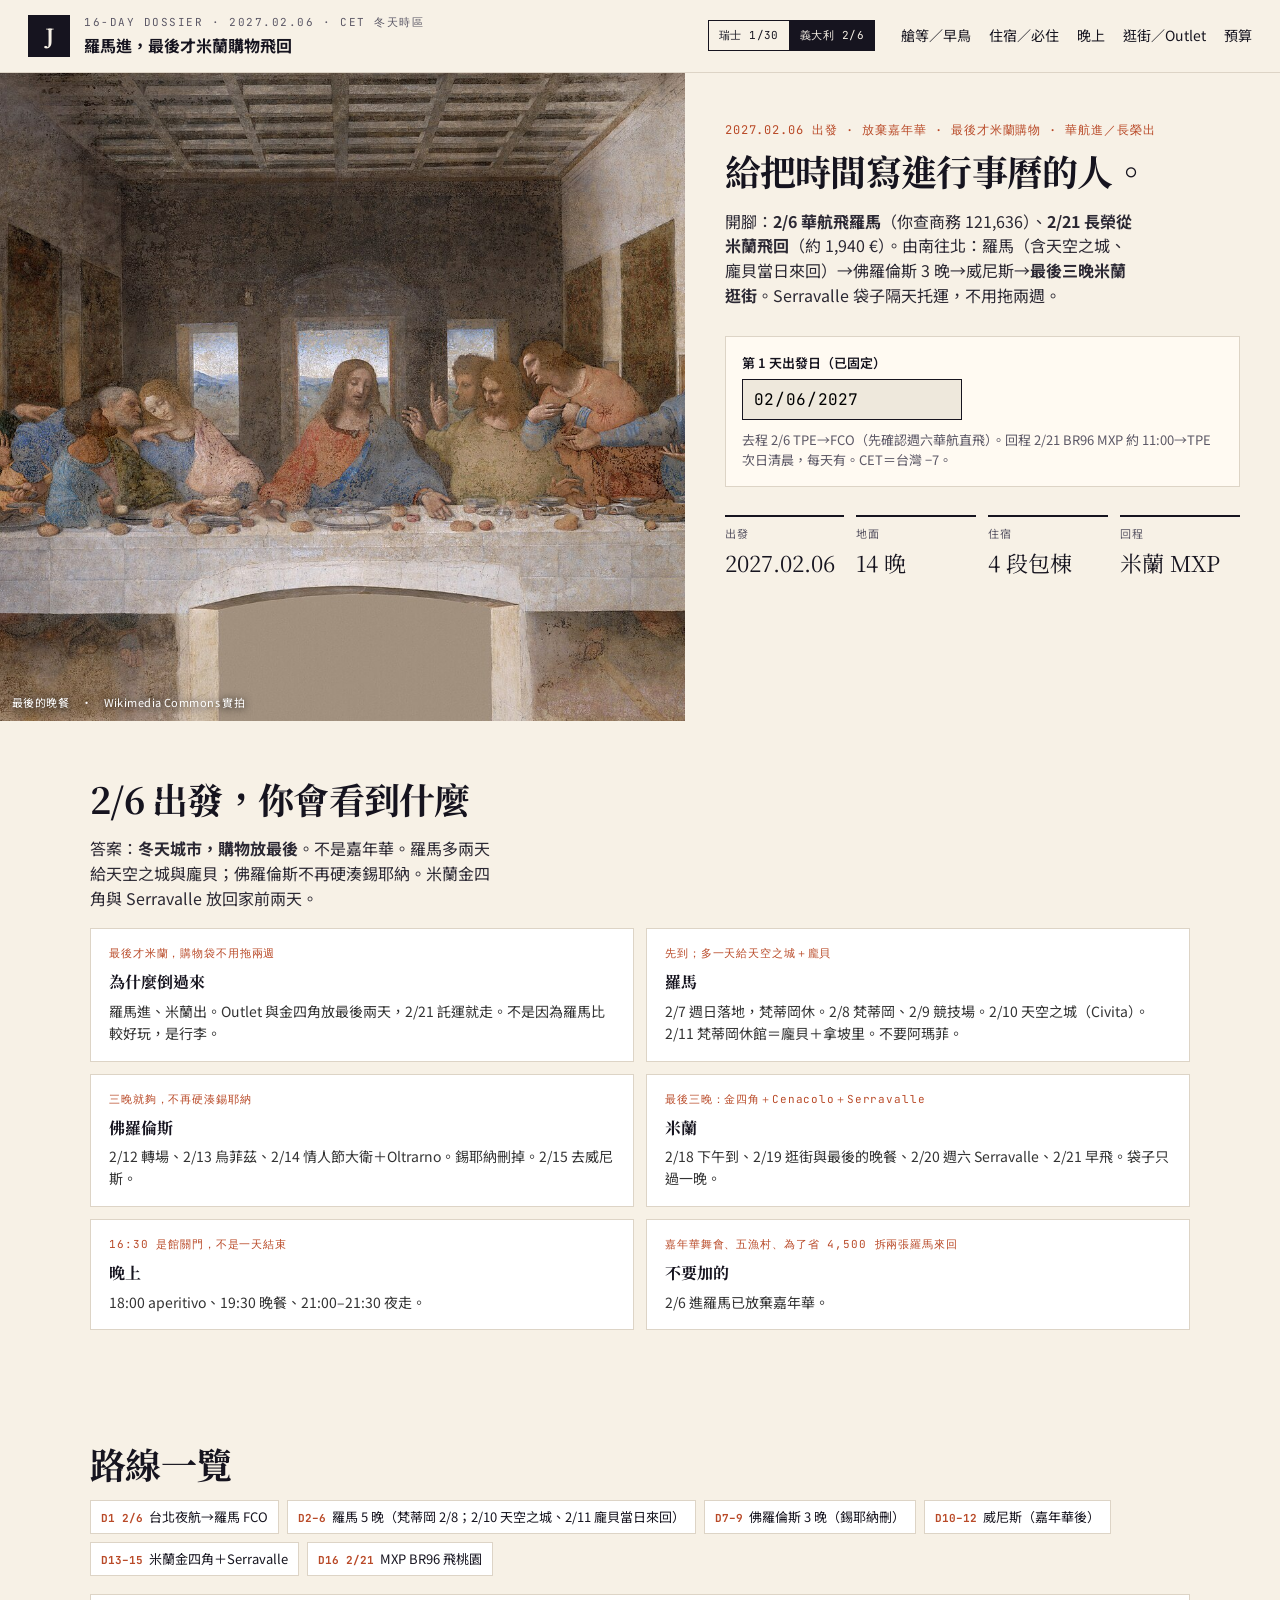
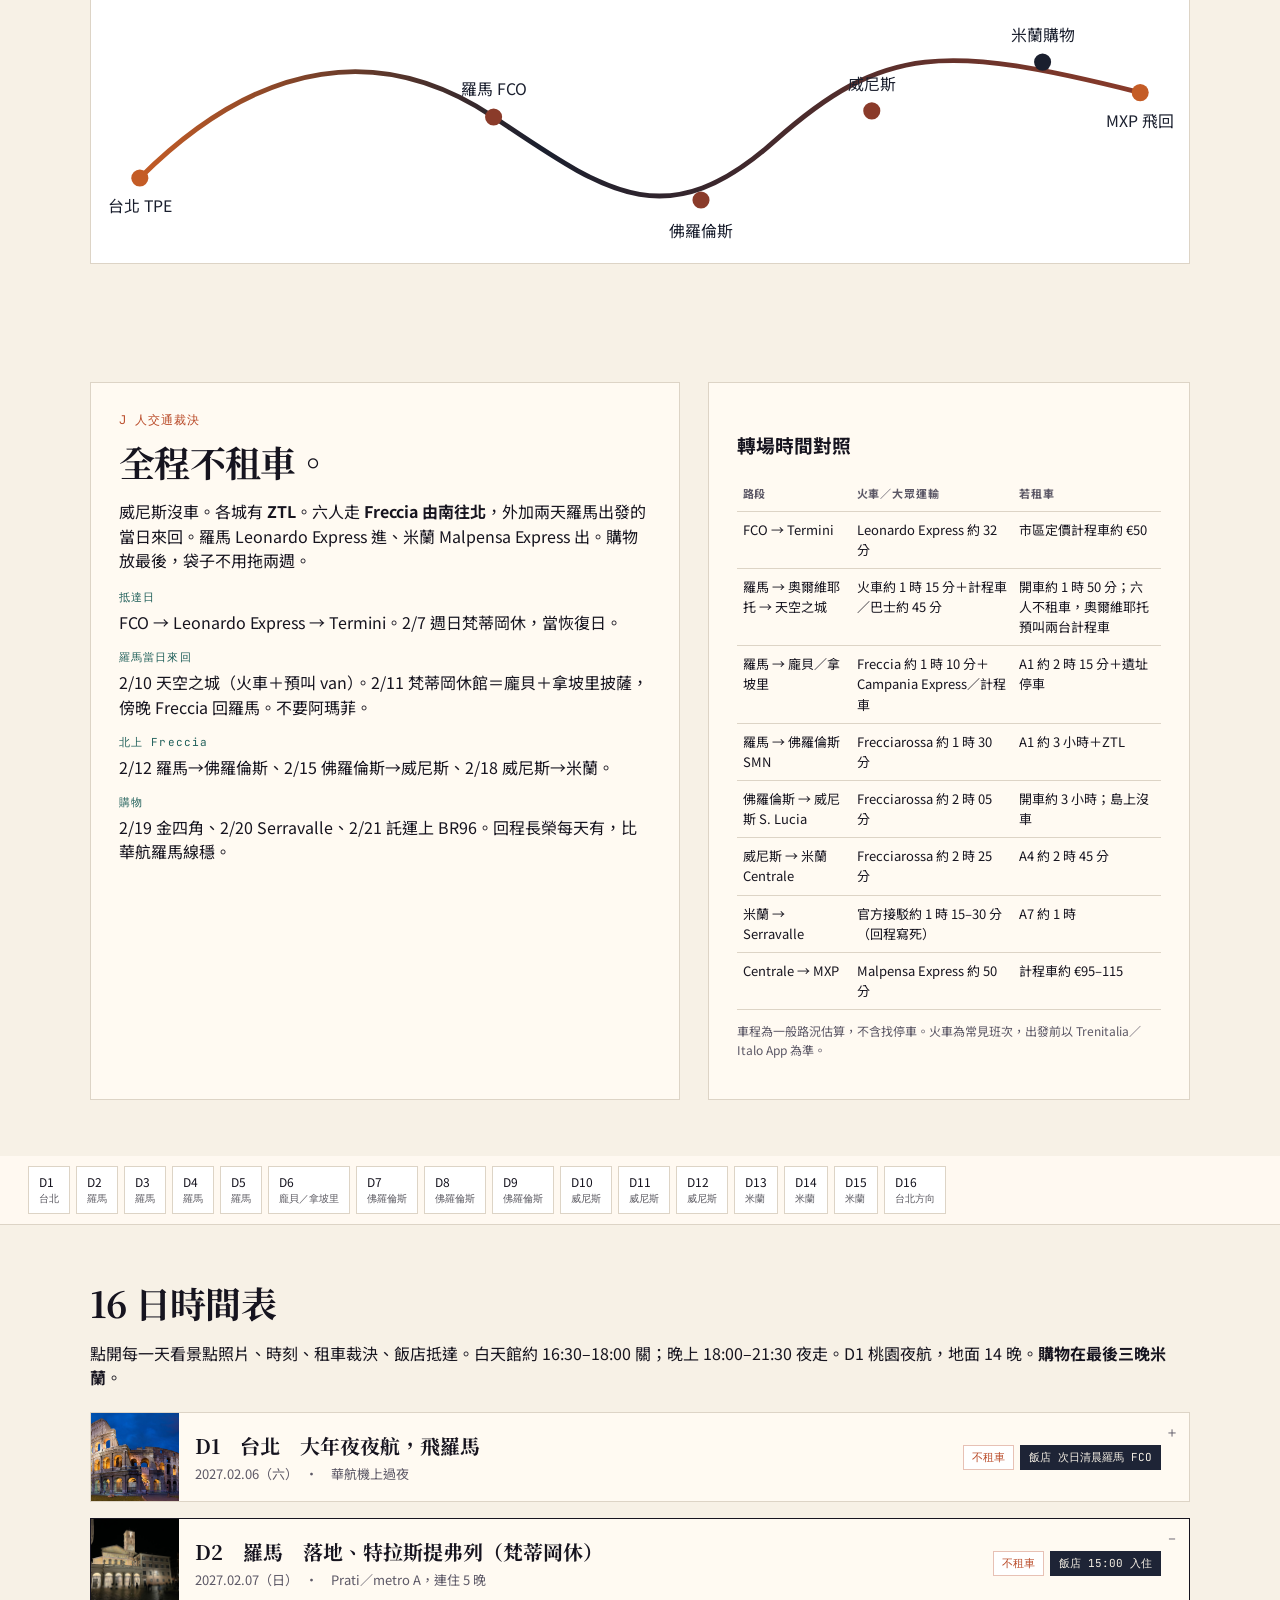
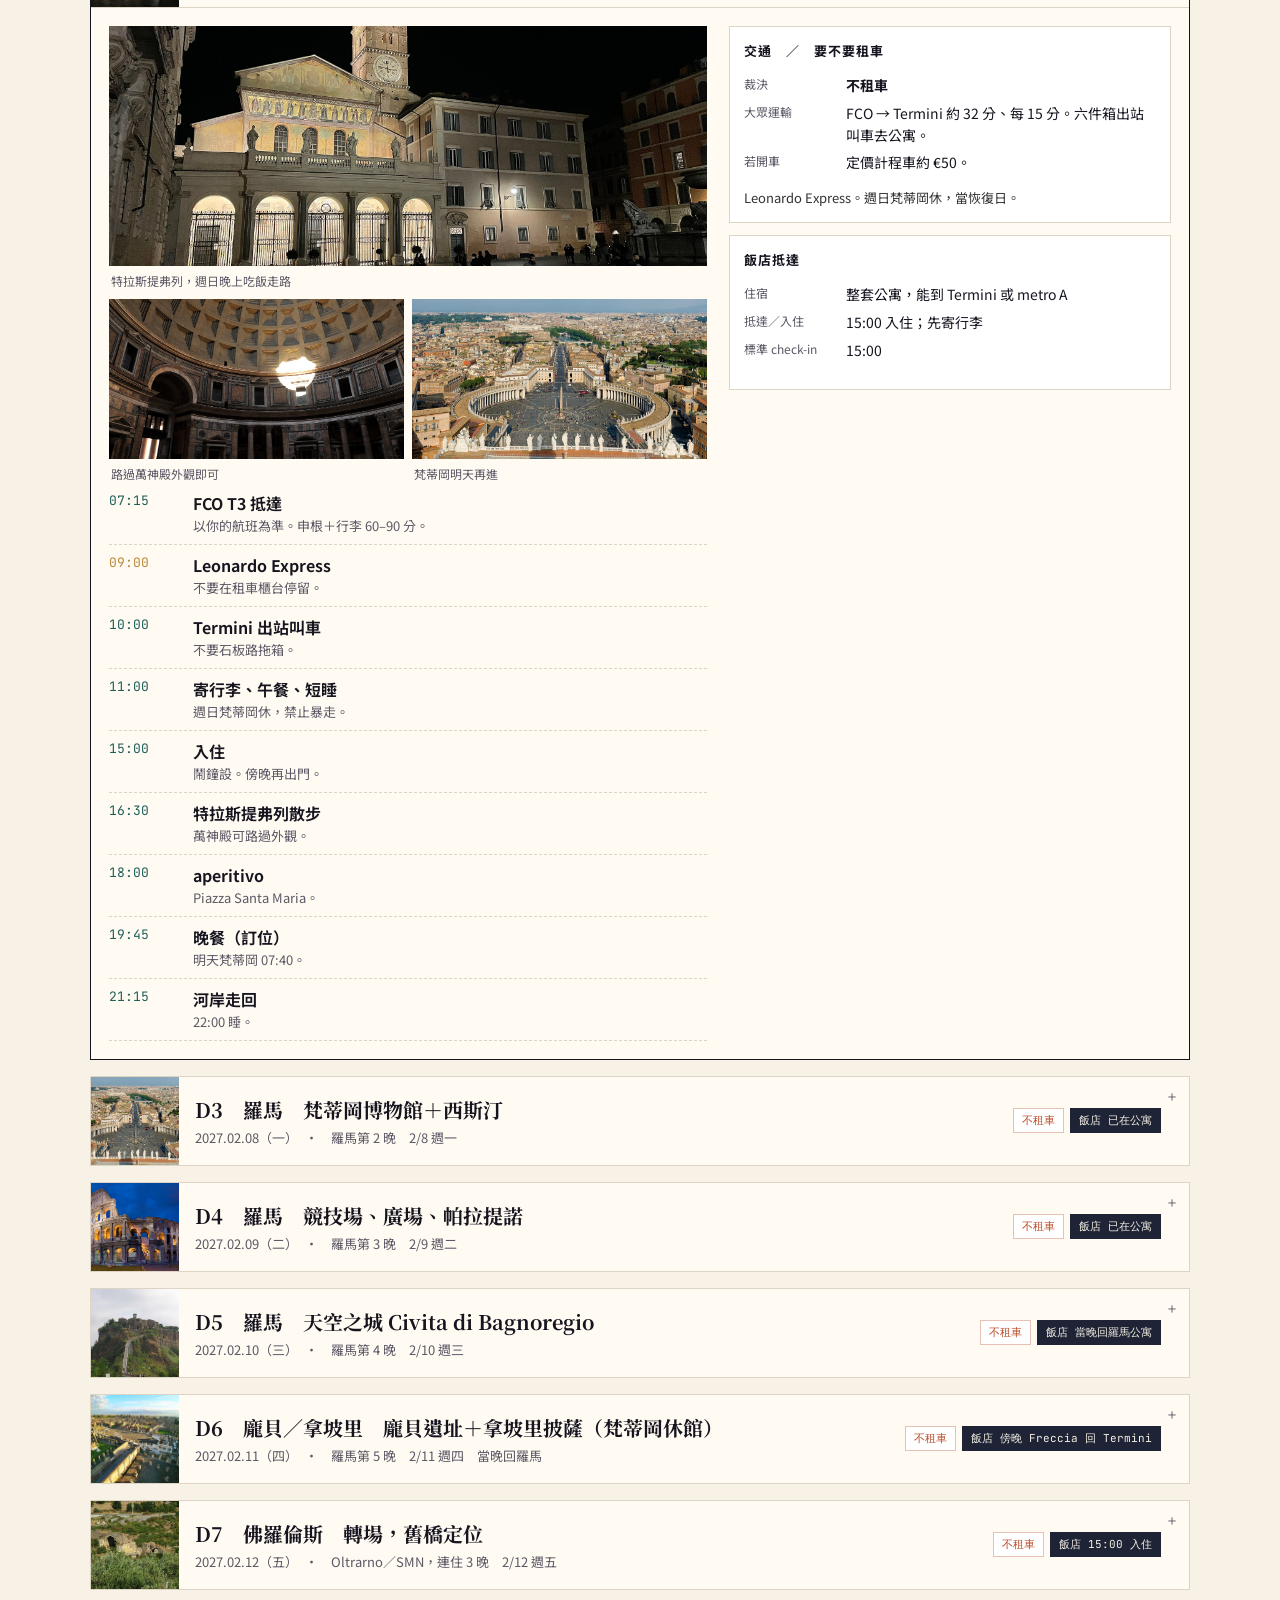
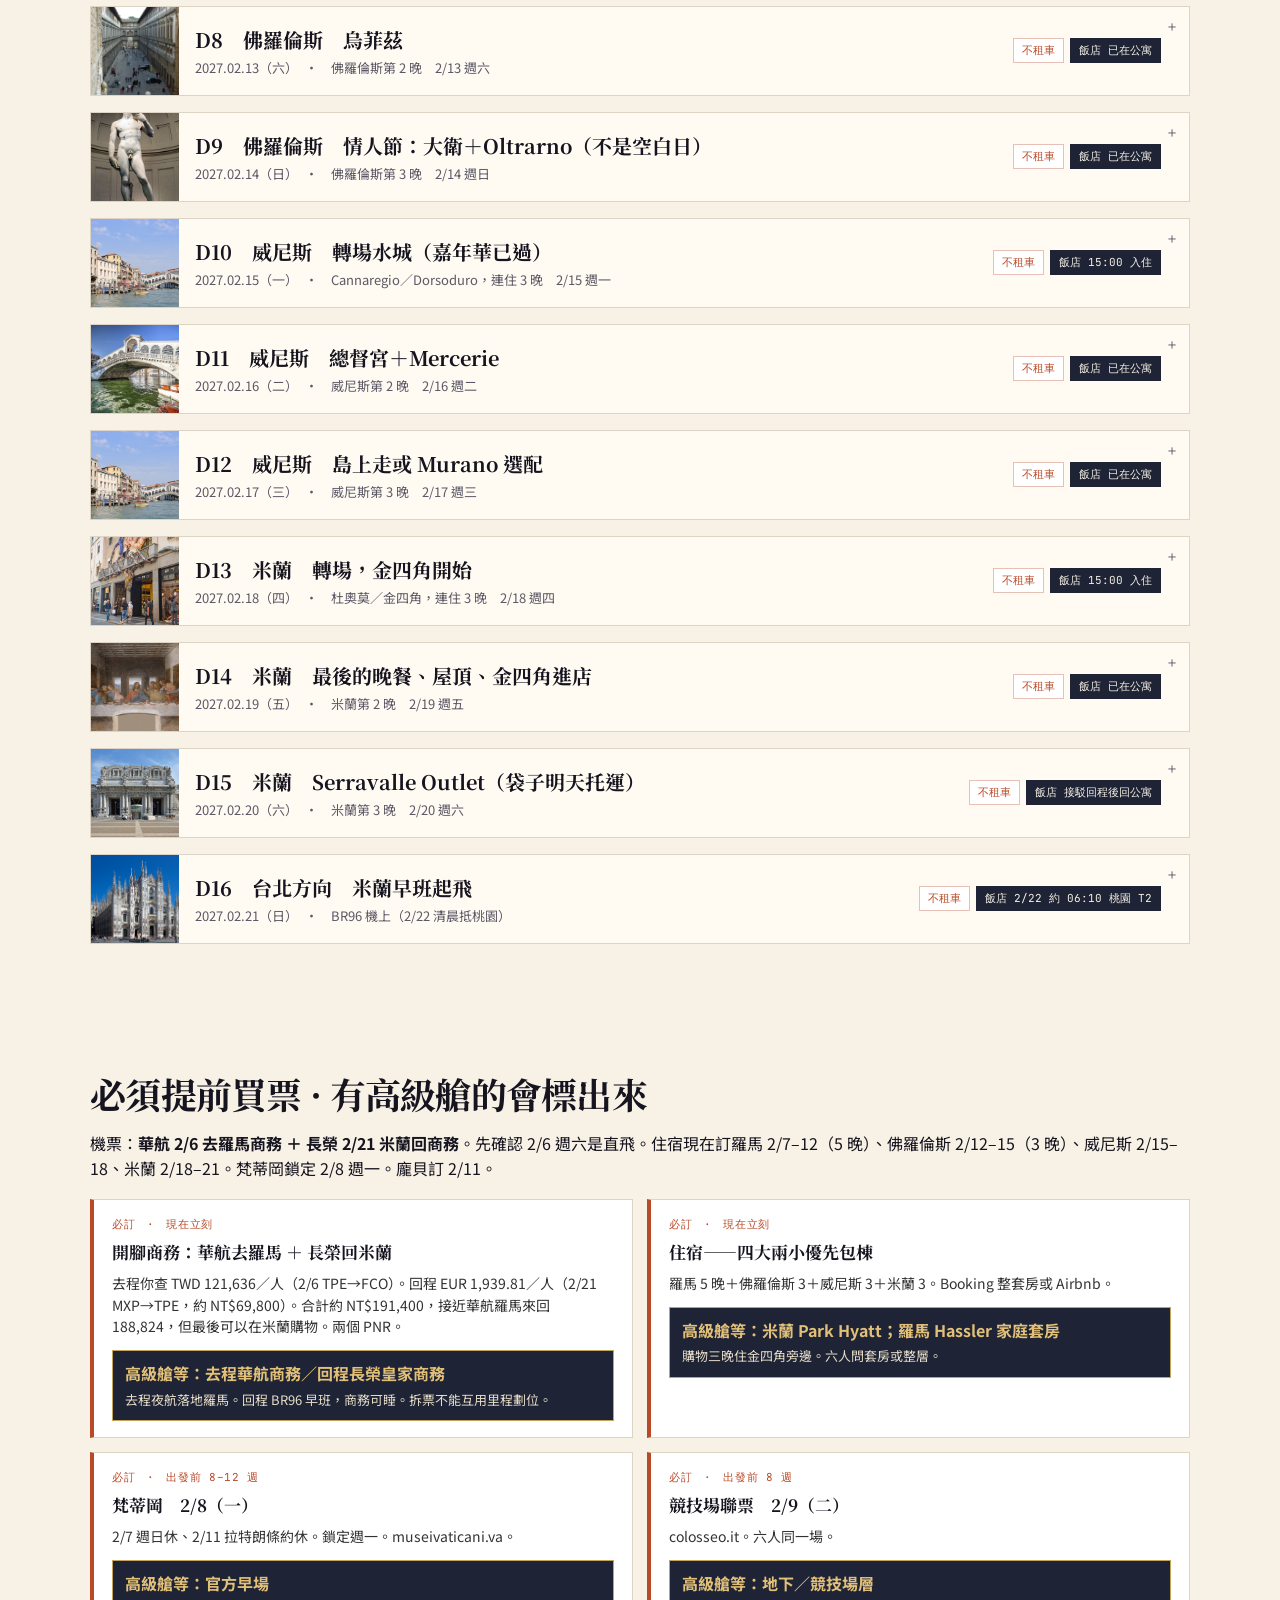
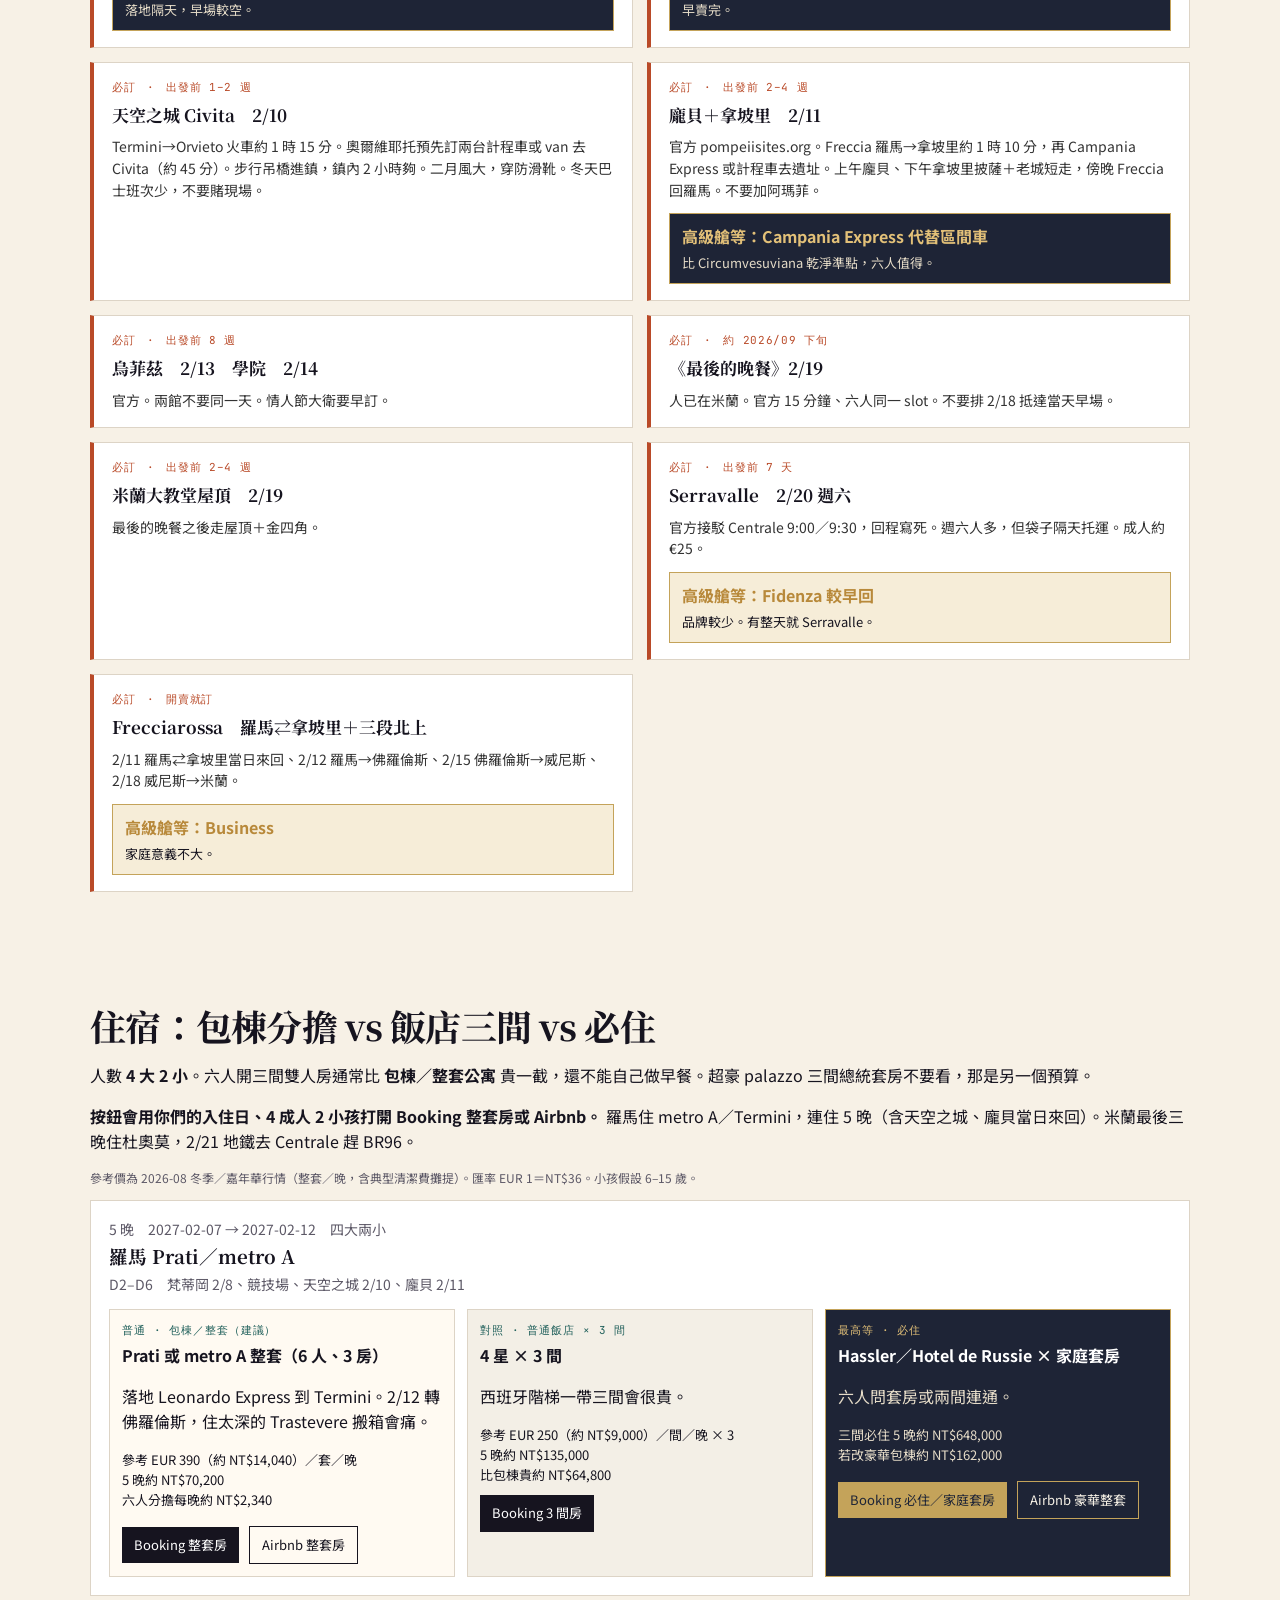
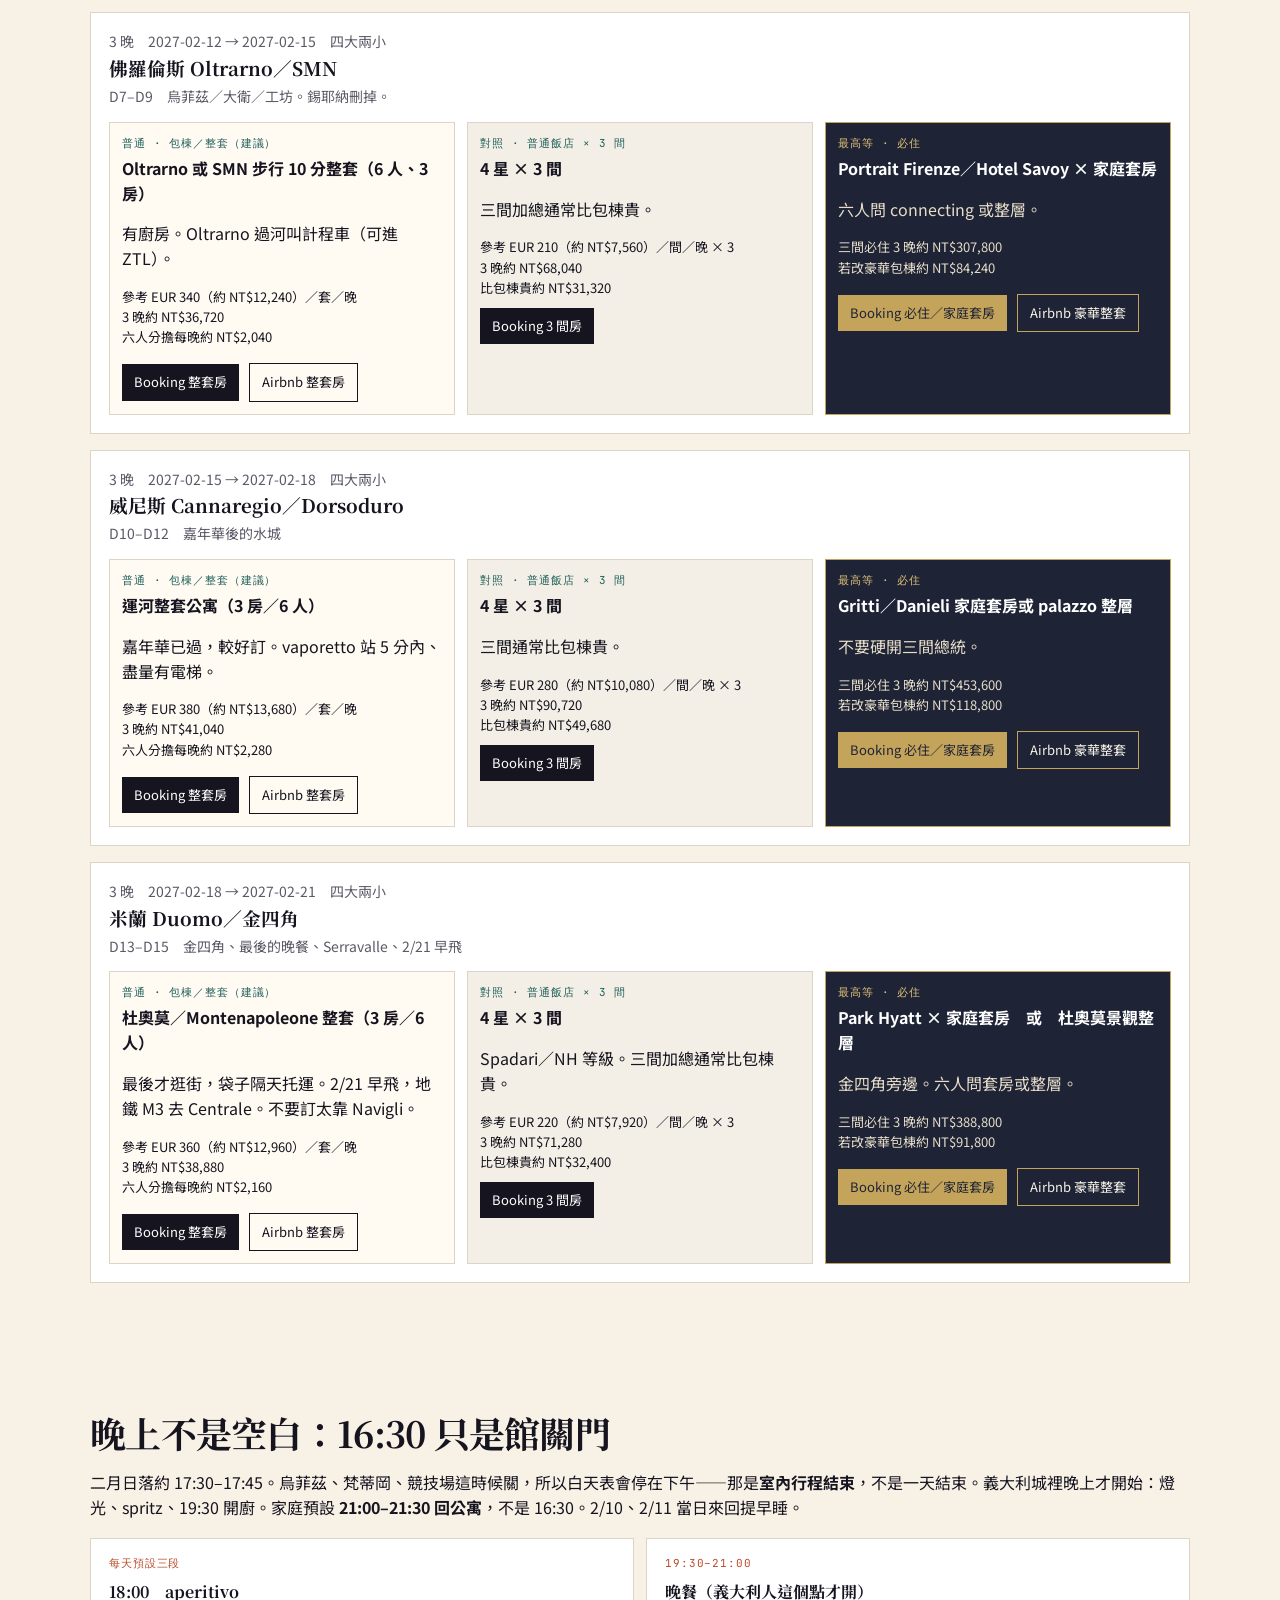
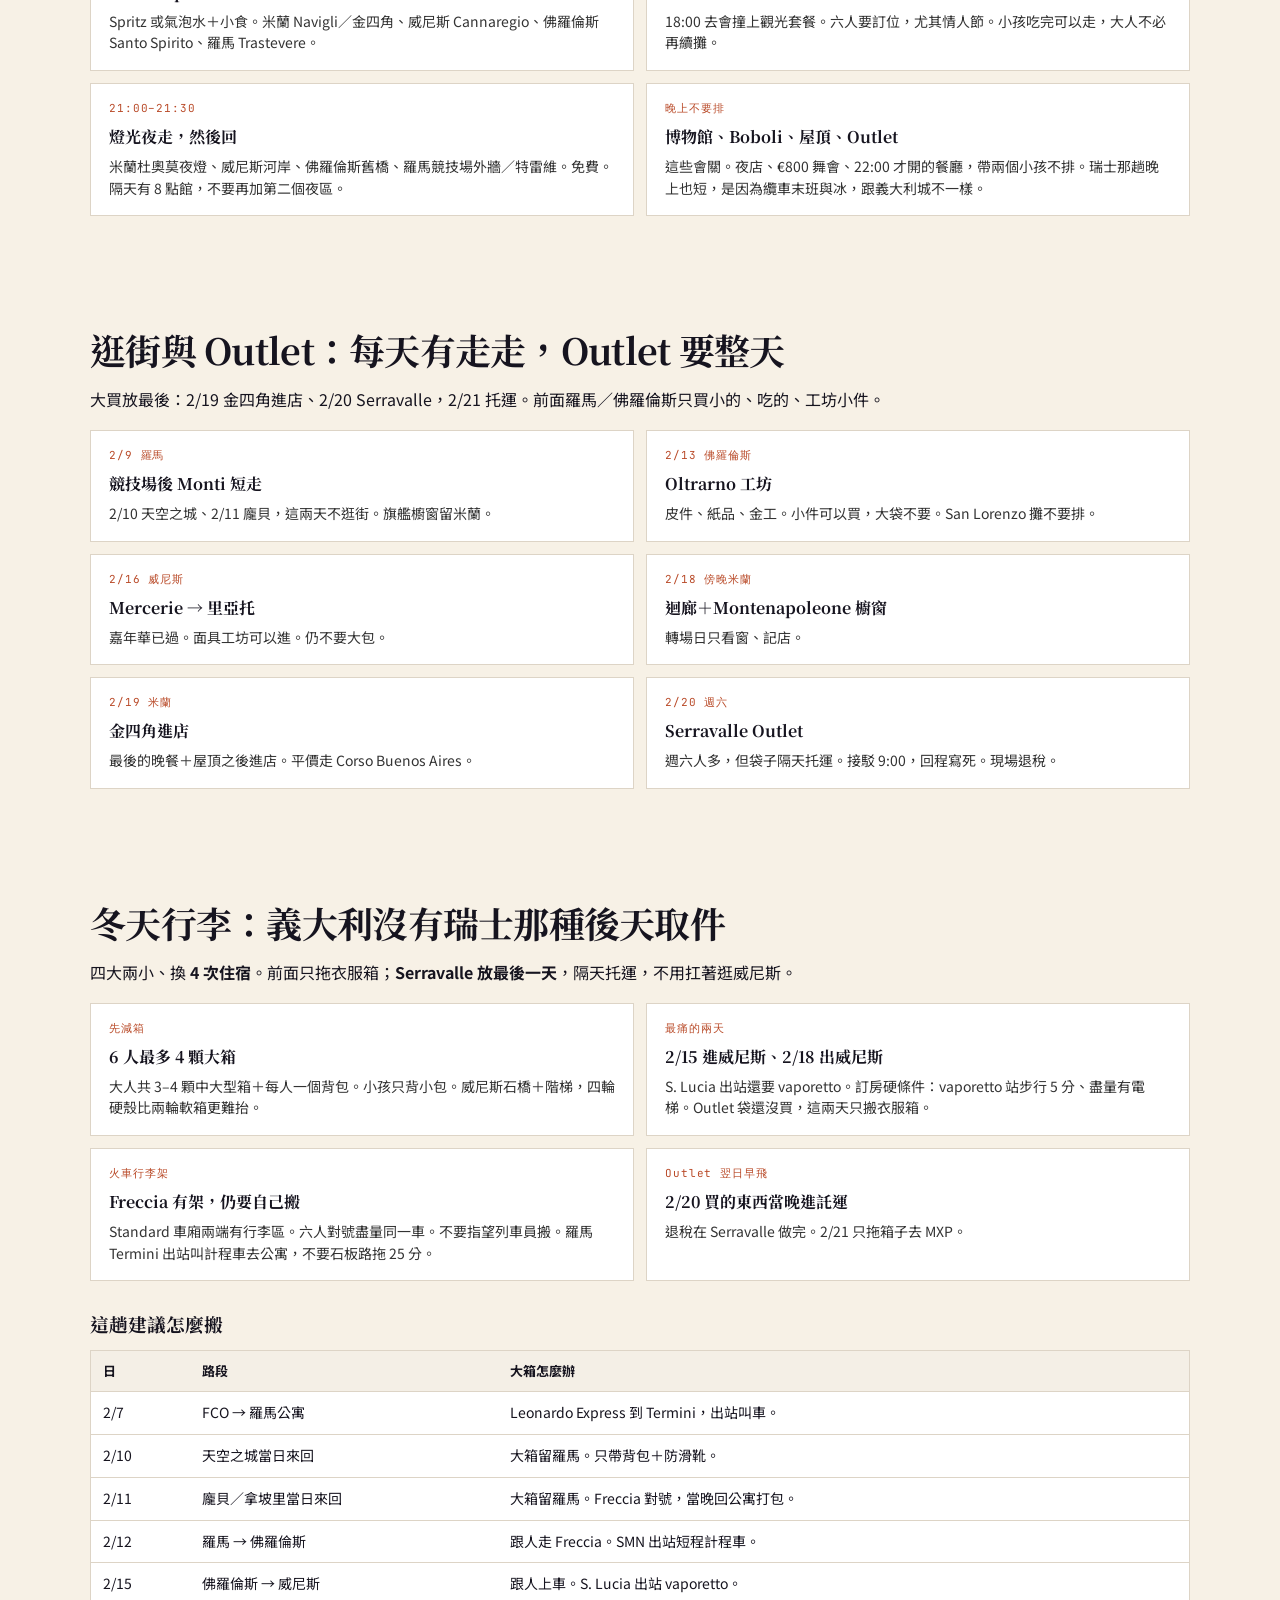
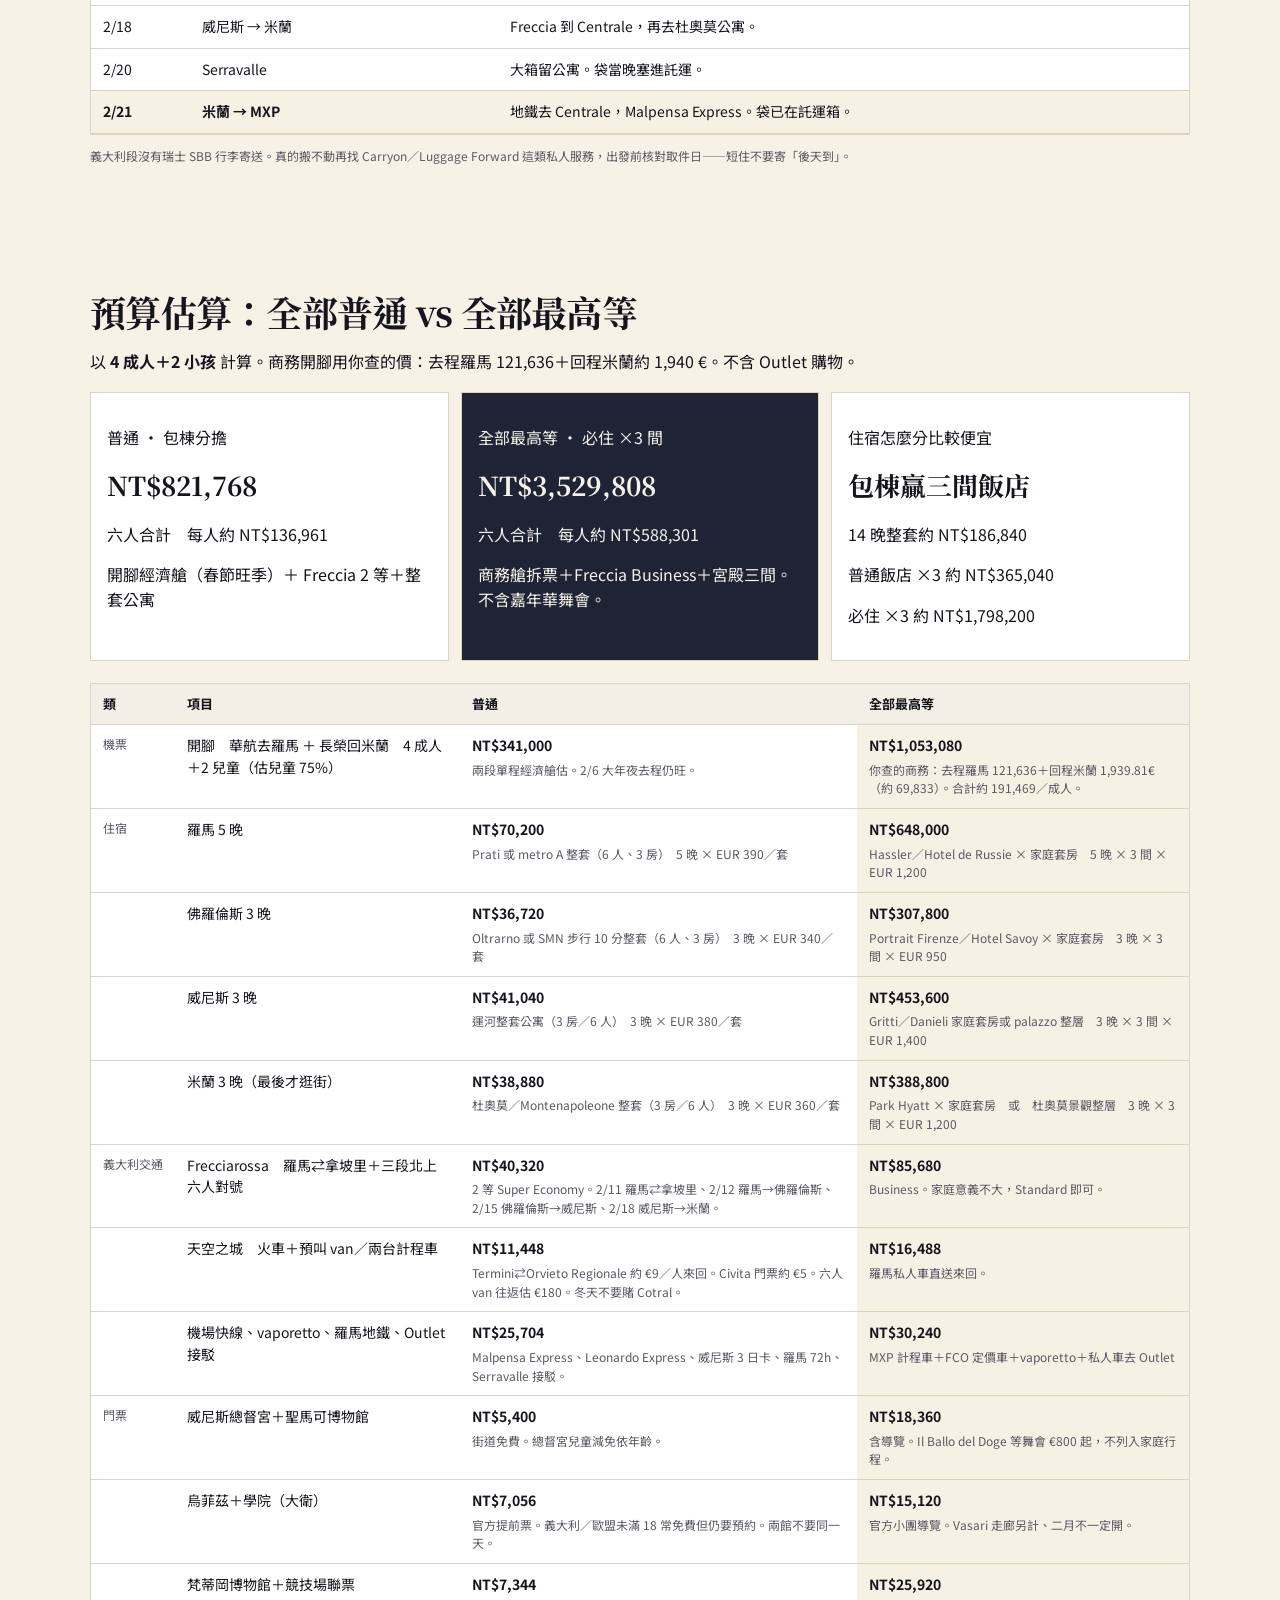
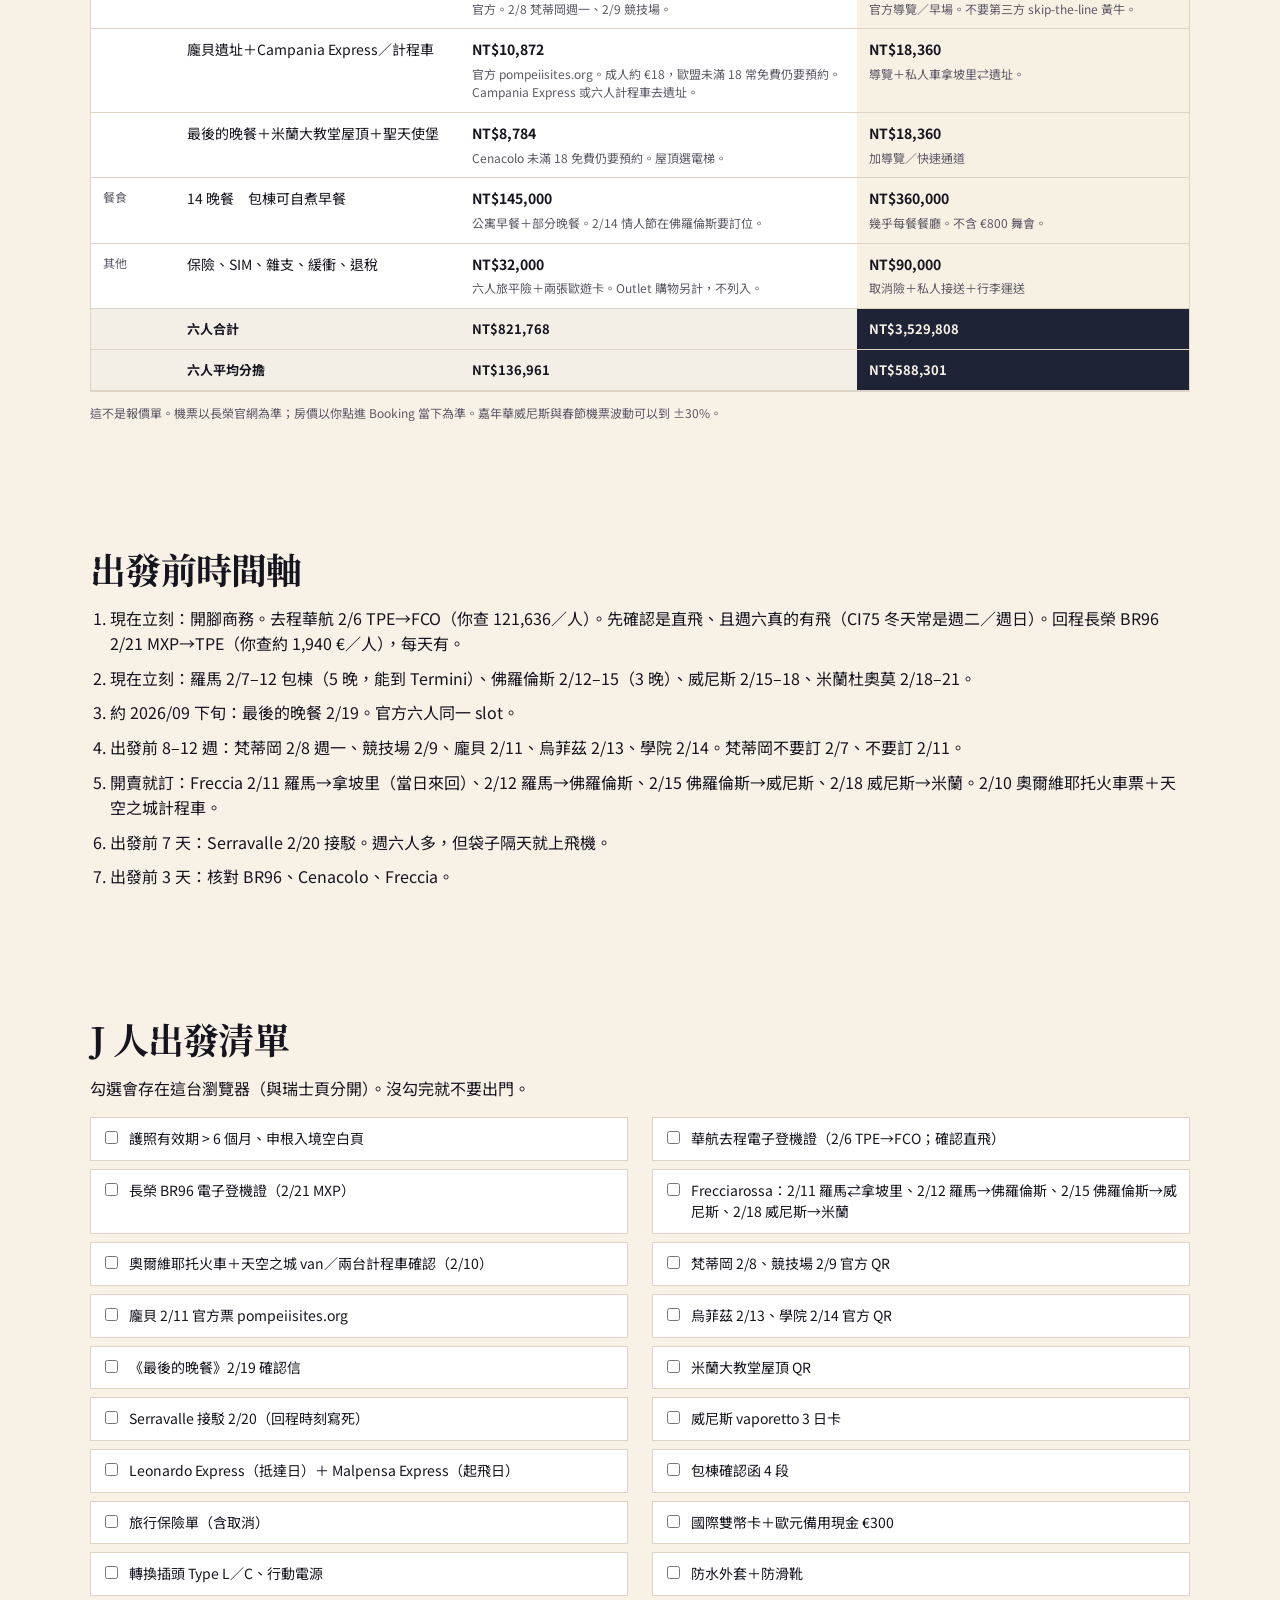
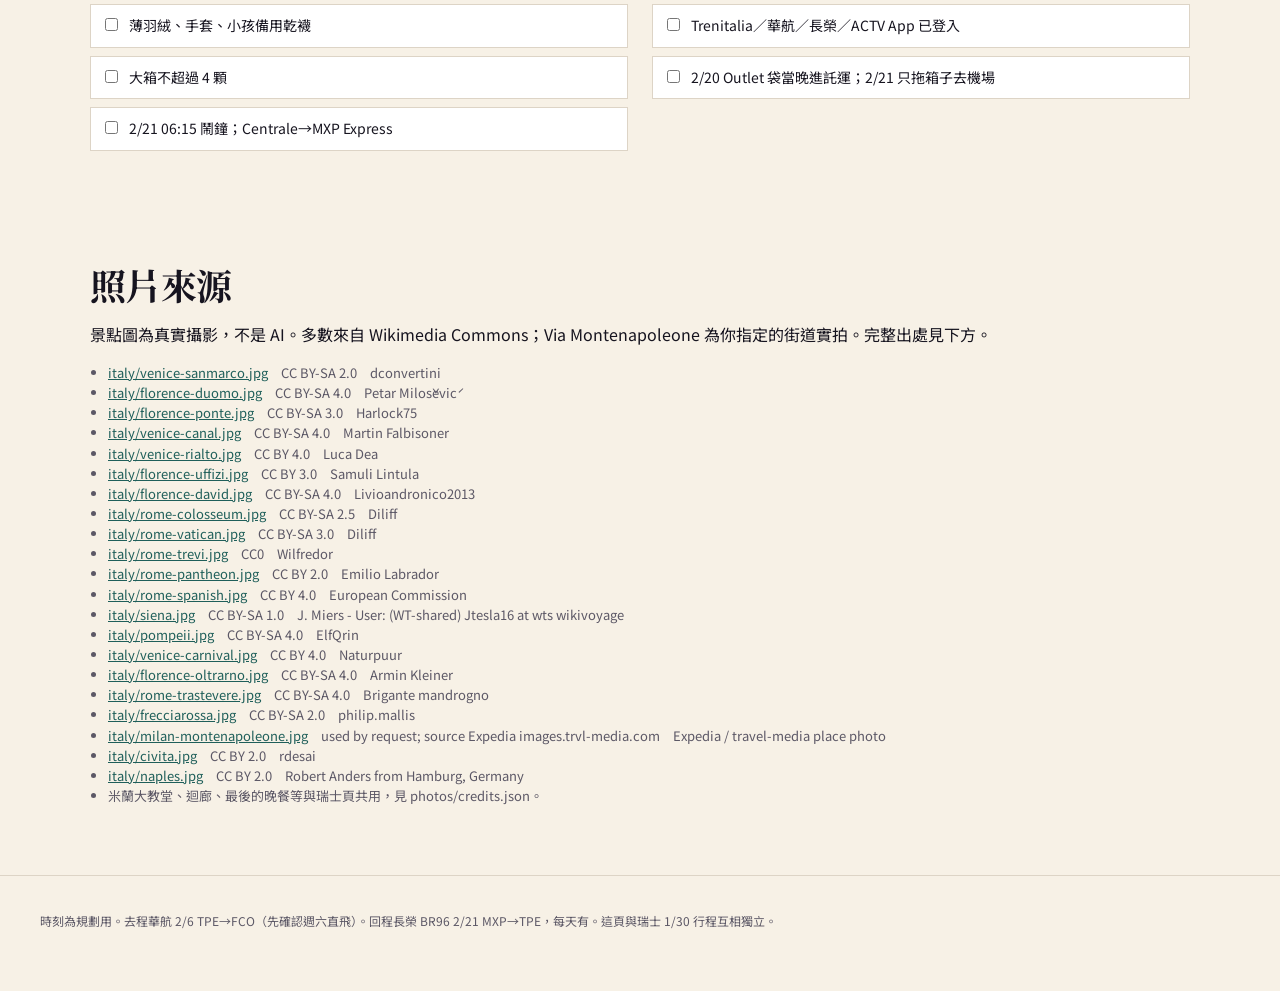
==== commit 61ea781b: "Insert Civita and Pompeii day trips; trim Florence padding. Rome stays 5 nights (2/7–12) so 2/10 is " ====
--- a/italy.html
+++ b/italy.html
@@ -3,8 +3,8 @@
 <head>
   <meta charset="UTF-8" />
   <meta name="viewport" content="width=device-width, initial-scale=1" />
-  <title>J人行程表｜台北 → 羅馬進 → 佛羅倫斯 → 威尼斯 → 米蘭購物飛回</title>
-  <meta name="description" content="J 人專用義大利 16 日：2027/2/6 華航進羅馬，最後三晚米蘭金四角＋Serravalle，2/21 長榮飛回。購物袋不用拖兩週。" />
+  <title>J人行程表｜台北 → 羅馬進（天空之城＋龐貝）→ 佛羅倫斯 → 威尼斯 → 米蘭購物飛回</title>
+  <meta name="description" content="J 人專用義大利 16 日：2027/2/6 華航進羅馬，天空之城與龐貝當日來回，最後三晚米蘭金四角＋Serravalle，2/21 長榮飛回。" />
   <link rel="preconnect" href="https://fonts.googleapis.com" />
   <link rel="preconnect" href="https://fonts.gstatic.com" crossorigin />
   <link href="https://fonts.googleapis.com/css2?family=JetBrains+Mono:wght@400;600&family=Noto+Sans+TC:wght@400;500;600;700&family=Noto+Serif+TC:wght@600;700&display=swap" rel="stylesheet" />
@@ -42,7 +42,7 @@
     <div class="hero-copy">
       <p class="kicker">2027.02.06 出發 · 放棄嘉年華 · 最後才米蘭購物 · 華航進／長榮出</p>
       <h2>給把時間寫進行事曆的人。</h2>
-      <p class="lede">開腳：<strong>2/6 華航飛羅馬</strong>（你查商務 121,636）、<strong>2/21 長榮從米蘭飛回</strong>（約 1,940 €）。由南往北：羅馬→佛羅倫斯→威尼斯→<strong>最後三晚米蘭逛街</strong>。Serravalle 袋子隔天托運，不用拖兩週。</p>
+      <p class="lede">開腳：<strong>2/6 華航飛羅馬</strong>（你查商務 121,636）、<strong>2/21 長榮從米蘭飛回</strong>（約 1,940 €）。由南往北：羅馬（含天空之城、龐貝當日來回）→佛羅倫斯 3 晚→威尼斯→<strong>最後三晚米蘭逛街</strong>。Serravalle 袋子隔天托運，不用拖兩週。</p>
       <div class="hero-controls">
         <label>
           第 1 天出發日（已固定）
@@ -56,14 +56,14 @@
 
   <section class="season" id="season">
     <h2>2/6 出發，你會看到什麼</h2>
-    <p class="lede">答案：<strong>冬天城市，購物放最後</strong>。不是嘉年華。羅馬先玩，米蘭金四角與 Serravalle 放回家前兩天。</p>
+    <p class="lede">答案：<strong>冬天城市，購物放最後</strong>。不是嘉年華。羅馬多兩天給天空之城與龐貝；佛羅倫斯不再硬湊錫耶納。米蘭金四角與 Serravalle 放回家前兩天。</p>
     <div class="season-grid" id="season-grid"></div>
   </section>
 
   <section class="route" id="route">
     <h2>路線一覽</h2>
     <ol class="route-line" id="route-line"></ol>
-    <svg class="route-svg" viewBox="0 0 900 220" role="img" aria-label="台北到米蘭進、威尼斯佛羅倫斯羅馬、羅馬飛回台北的路線示意">
+    <svg class="route-svg" viewBox="0 0 900 220" role="img" aria-label="台北進羅馬，天空之城與龐貝當日來回，再佛羅倫斯、威尼斯、米蘭購物飛回">
       <defs>
         <linearGradient id="track" x1="0" x2="1">
           <stop offset="0" stop-color="#c45c26" />
@@ -87,10 +87,11 @@
     <div class="verdict-card">
       <p class="kicker">J 人交通裁決</p>
       <h2>全程不租車。</h2>
-      <p>威尼斯沒車。各城有 <strong>ZTL</strong>。六人走 <strong>Frecciarossa 三段由南往北</strong>。羅馬 Leonardo Express 進、米蘭 Malpensa Express 出。購物放最後，袋子不用拖兩週。</p>
+      <p>威尼斯沒車。各城有 <strong>ZTL</strong>。六人走 <strong>Freccia 由南往北</strong>，外加兩天羅馬出發的當日來回。羅馬 Leonardo Express 進、米蘭 Malpensa Express 出。購物放最後，袋子不用拖兩週。</p>
       <ul class="verdict-list">
         <li><span>抵達日</span>FCO → Leonardo Express → Termini。2/7 週日梵蒂岡休，當恢復日。</li>
-        <li><span>三段 Freccia</span>2/11 羅馬→佛羅倫斯、2/15 佛羅倫斯→威尼斯、2/18 威尼斯→米蘭。</li>
+        <li><span>羅馬當日來回</span>2/10 天空之城（火車＋預叫 van）。2/11 梵蒂岡休館＝龐貝＋拿坡里披薩，傍晚 Freccia 回羅馬。不要阿瑪菲。</li>
+        <li><span>北上 Freccia</span>2/12 羅馬→佛羅倫斯、2/15 佛羅倫斯→威尼斯、2/18 威尼斯→米蘭。</li>
         <li><span>購物</span>2/19 金四角、2/20 Serravalle、2/21 託運上 BR96。回程長榮每天有，比華航羅馬線穩。</li>
       </ul>
     </div>
@@ -118,21 +119,21 @@
 
   <section class="tickets" id="tickets">
     <h2>必須提前買票 · 有高級艙的會標出來</h2>
-    <p>機票：<strong>華航 2/6 去羅馬商務 ＋ 長榮 2/21 米蘭回商務</strong>。先確認 2/6 週六是直飛。住宿現在訂羅馬 2/7–11、佛羅倫斯、威尼斯、米蘭 2/18–21。梵蒂岡鎖定 2/8 週一。</p>
+    <p>機票：<strong>華航 2/6 去羅馬商務 ＋ 長榮 2/21 米蘭回商務</strong>。先確認 2/6 週六是直飛。住宿現在訂羅馬 2/7–12（5 晚）、佛羅倫斯 2/12–15（3 晚）、威尼斯 2/15–18、米蘭 2/18–21。梵蒂岡鎖定 2/8 週一。龐貝訂 2/11。</p>
     <div class="ticket-grid" id="ticket-list"></div>
   </section>
 
   <section class="hotels" id="hotels">
     <h2>住宿：包棟分擔 vs 飯店三間 vs 必住</h2>
     <p>人數 <strong>4 大 2 小</strong>。六人開三間雙人房通常比 <strong>包棟／整套公寓</strong> 貴一截，還不能自己做早餐。超豪 palazzo 三間總統套房不要看，那是另一個預算。</p>
-    <p><strong>按鈕會用你們的入住日、4 成人 2 小孩打開 Booking 整套房或 Airbnb。</strong> 羅馬住 metro A／Termini。米蘭最後三晚住杜奧莫，2/21 地鐵去 Centrale 趕 BR96。</p>
+    <p><strong>按鈕會用你們的入住日、4 成人 2 小孩打開 Booking 整套房或 Airbnb。</strong> 羅馬住 metro A／Termini，連住 5 晚（含天空之城、龐貝當日來回）。米蘭最後三晚住杜奧莫，2/21 地鐵去 Centrale 趕 BR96。</p>
     <p class="fine">參考價為 2026-08 冬季／嘉年華行情（整套／晚，含典型清潔費攤提）。匯率 EUR 1＝NT$36。小孩假設 6–15 歲。</p>
     <div id="hotel-list"></div>
   </section>
 
   <section class="tickets" id="nights">
     <h2>晚上不是空白：16:30 只是館關門</h2>
-    <p>二月日落約 17:30–17:45。烏菲茲、梵蒂岡、競技場這時候關，所以白天表會停在下午——那是<strong>室內行程結束</strong>，不是一天結束。義大利城裡晚上才開始：燈光、spritz、19:30 開廚。家庭預設 <strong>21:00–21:30 回公寓</strong>，不是 16:30。22:30 以後只留嘉年華那兩晚。</p>
+    <p>二月日落約 17:30–17:45。烏菲茲、梵蒂岡、競技場這時候關，所以白天表會停在下午——那是<strong>室內行程結束</strong>，不是一天結束。義大利城裡晚上才開始：燈光、spritz、19:30 開廚。家庭預設 <strong>21:00–21:30 回公寓</strong>，不是 16:30。2/10、2/11 當日來回提早睡。</p>
     <div class="season-grid">
       <article class="season-card">
         <p class="tag">每天預設三段</p>
@@ -142,7 +143,7 @@
       <article class="season-card">
         <p class="tag">19:30–21:00</p>
         <h3>晚餐（義大利人這個點才開）</h3>
-        <p>18:00 去會撞上觀光套餐。六人要訂位，尤其嘉年華與情人節。小孩吃完可以走，大人不必再續攤。</p>
+        <p>18:00 去會撞上觀光套餐。六人要訂位，尤其情人節。小孩吃完可以走，大人不必再續攤。</p>
       </article>
       <article class="season-card">
         <p class="tag">21:00–21:30</p>
@@ -162,9 +163,9 @@
     <p>大買放最後：2/19 金四角進店、2/20 Serravalle，2/21 托運。前面羅馬／佛羅倫斯只買小的、吃的、工坊小件。</p>
     <div class="season-grid">
       <article class="season-card">
-        <p class="tag">2/10 羅馬</p>
-        <h3>Condotti 櫥窗＋Corso</h3>
-        <p>旗艦看窗。大折扣留米蘭。特雷維黃昏再去。</p>
+        <p class="tag">2/9 羅馬</p>
+        <h3>競技場後 Monti 短走</h3>
+        <p>2/10 天空之城、2/11 龐貝，這兩天不逛街。旗艦櫥窗留米蘭。</p>
       </article>
       <article class="season-card">
         <p class="tag">2/13 佛羅倫斯</p>
@@ -207,7 +208,7 @@
       <article class="season-card">
         <p class="tag">最痛的兩天</p>
         <h3>2/15 進威尼斯、2/18 出威尼斯</h3>
-        <p>S. Lucia 出站還要 vaporetto。訂房硬條件：vaporetto 站步行 5 分、盡量有電梯。米蘭 Outlet 袋已在箱裡，更重。</p>
+        <p>S. Lucia 出站還要 vaporetto。訂房硬條件：vaporetto 站步行 5 分、盡量有電梯。Outlet 袋還沒買，這兩天只搬衣服箱。</p>
       </article>
       <article class="season-card">
         <p class="tag">火車行李架</p>
@@ -229,7 +230,9 @@
         </thead>
         <tbody>
           <tr><td>2/7</td><td>FCO → 羅馬公寓</td><td>Leonardo Express 到 Termini，出站叫車。</td></tr>
-          <tr><td>2/11</td><td>羅馬 → 佛羅倫斯</td><td>跟人走 Freccia。SMN 出站短程計程車。</td></tr>
+          <tr><td>2/10</td><td>天空之城當日來回</td><td>大箱留羅馬。只帶背包＋防滑靴。</td></tr>
+          <tr><td>2/11</td><td>龐貝／拿坡里當日來回</td><td>大箱留羅馬。Freccia 對號，當晚回公寓打包。</td></tr>
+          <tr><td>2/12</td><td>羅馬 → 佛羅倫斯</td><td>跟人走 Freccia。SMN 出站短程計程車。</td></tr>
           <tr><td>2/15</td><td>佛羅倫斯 → 威尼斯</td><td>跟人上車。S. Lucia 出站 vaporetto。</td></tr>
           <tr><td>2/18</td><td>威尼斯 → 米蘭</td><td>Freccia 到 Centrale，再去杜奧莫公寓。</td></tr>
           <tr><td>2/20</td><td>Serravalle</td><td>大箱留公寓。袋當晚塞進託運。</td></tr>
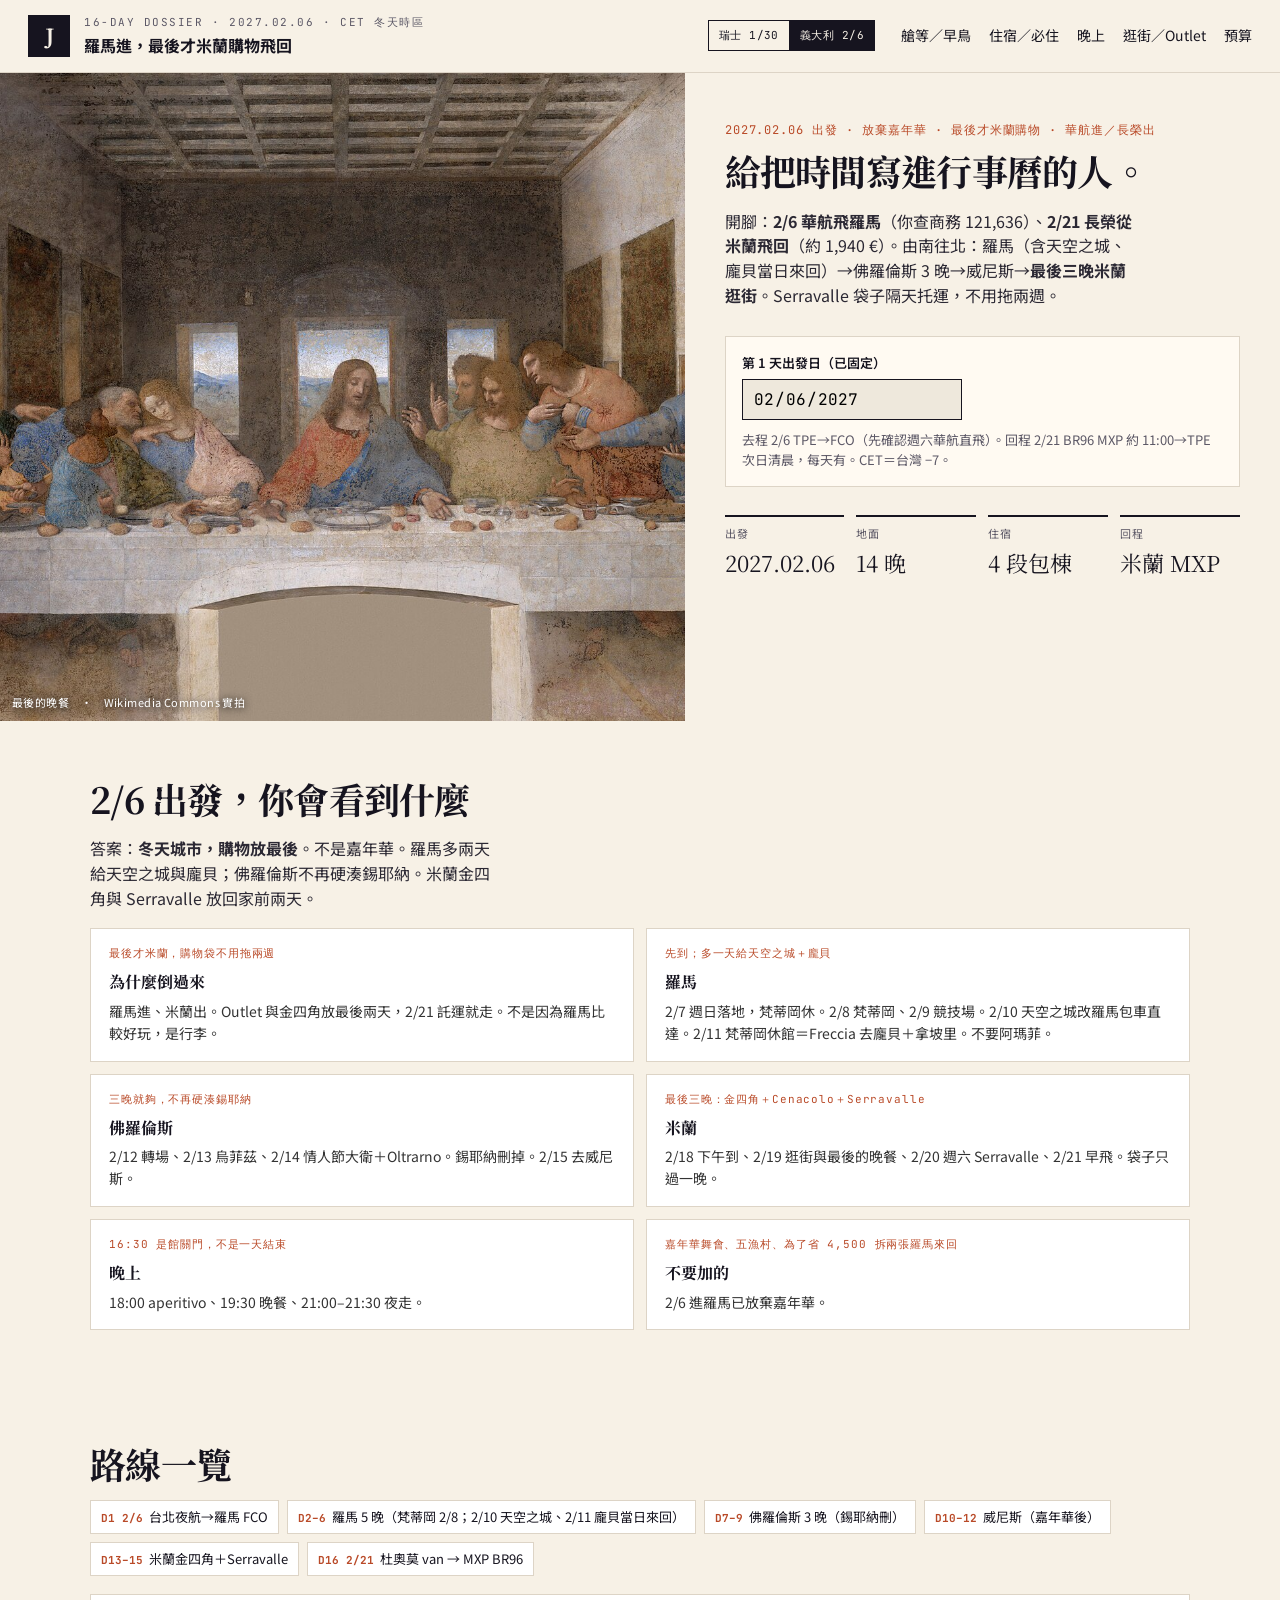
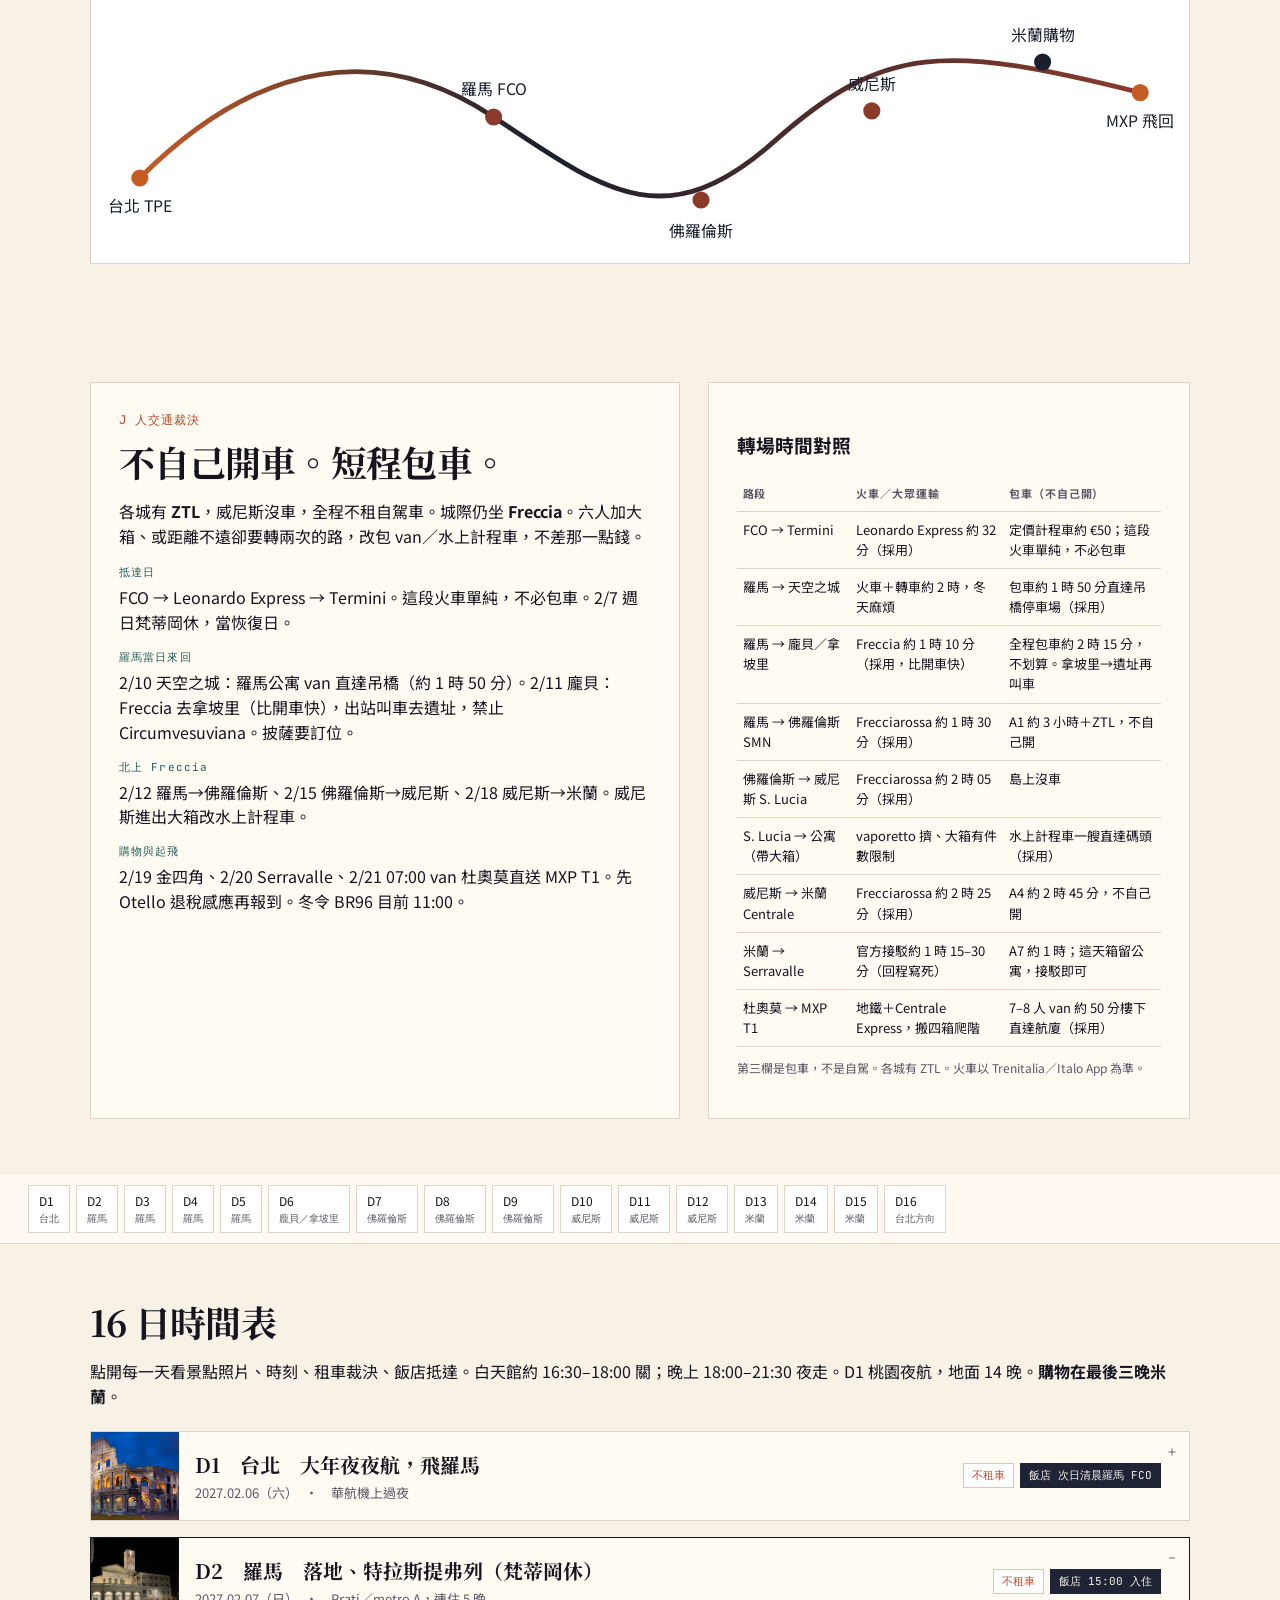
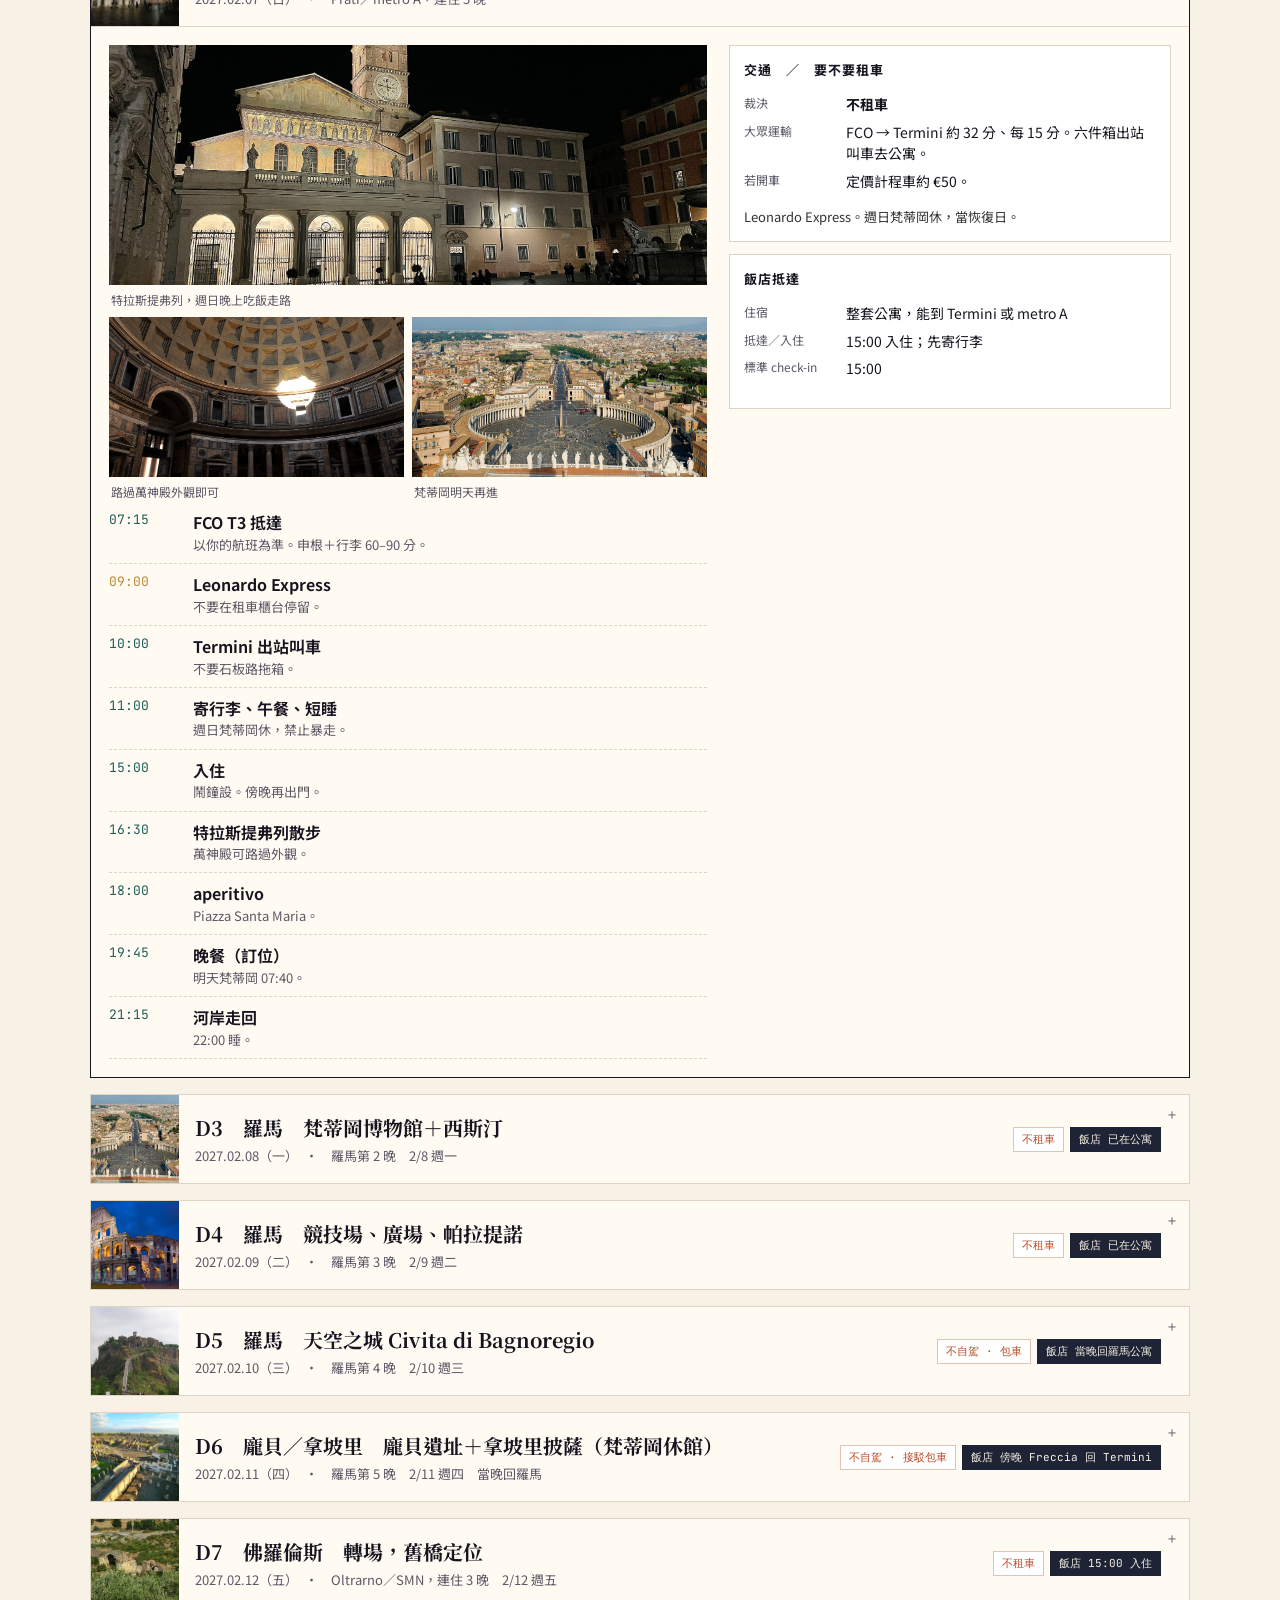
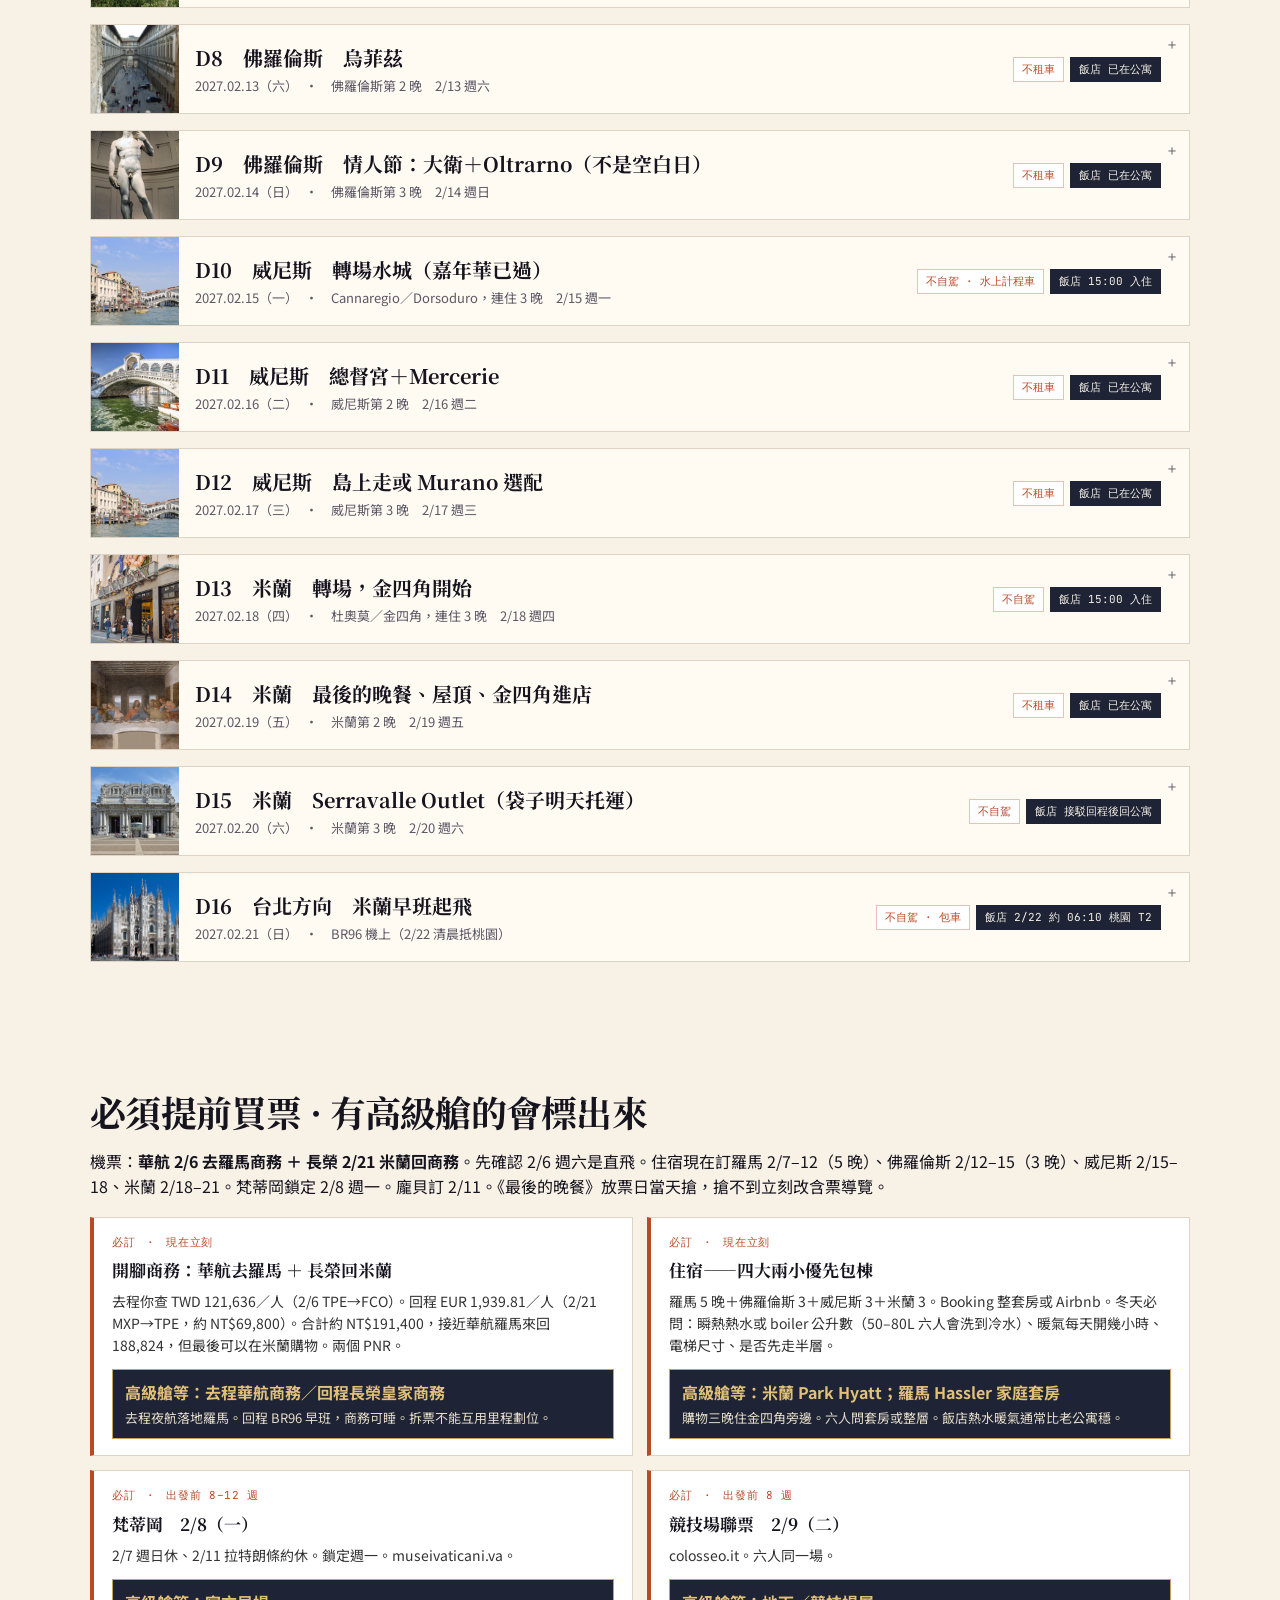
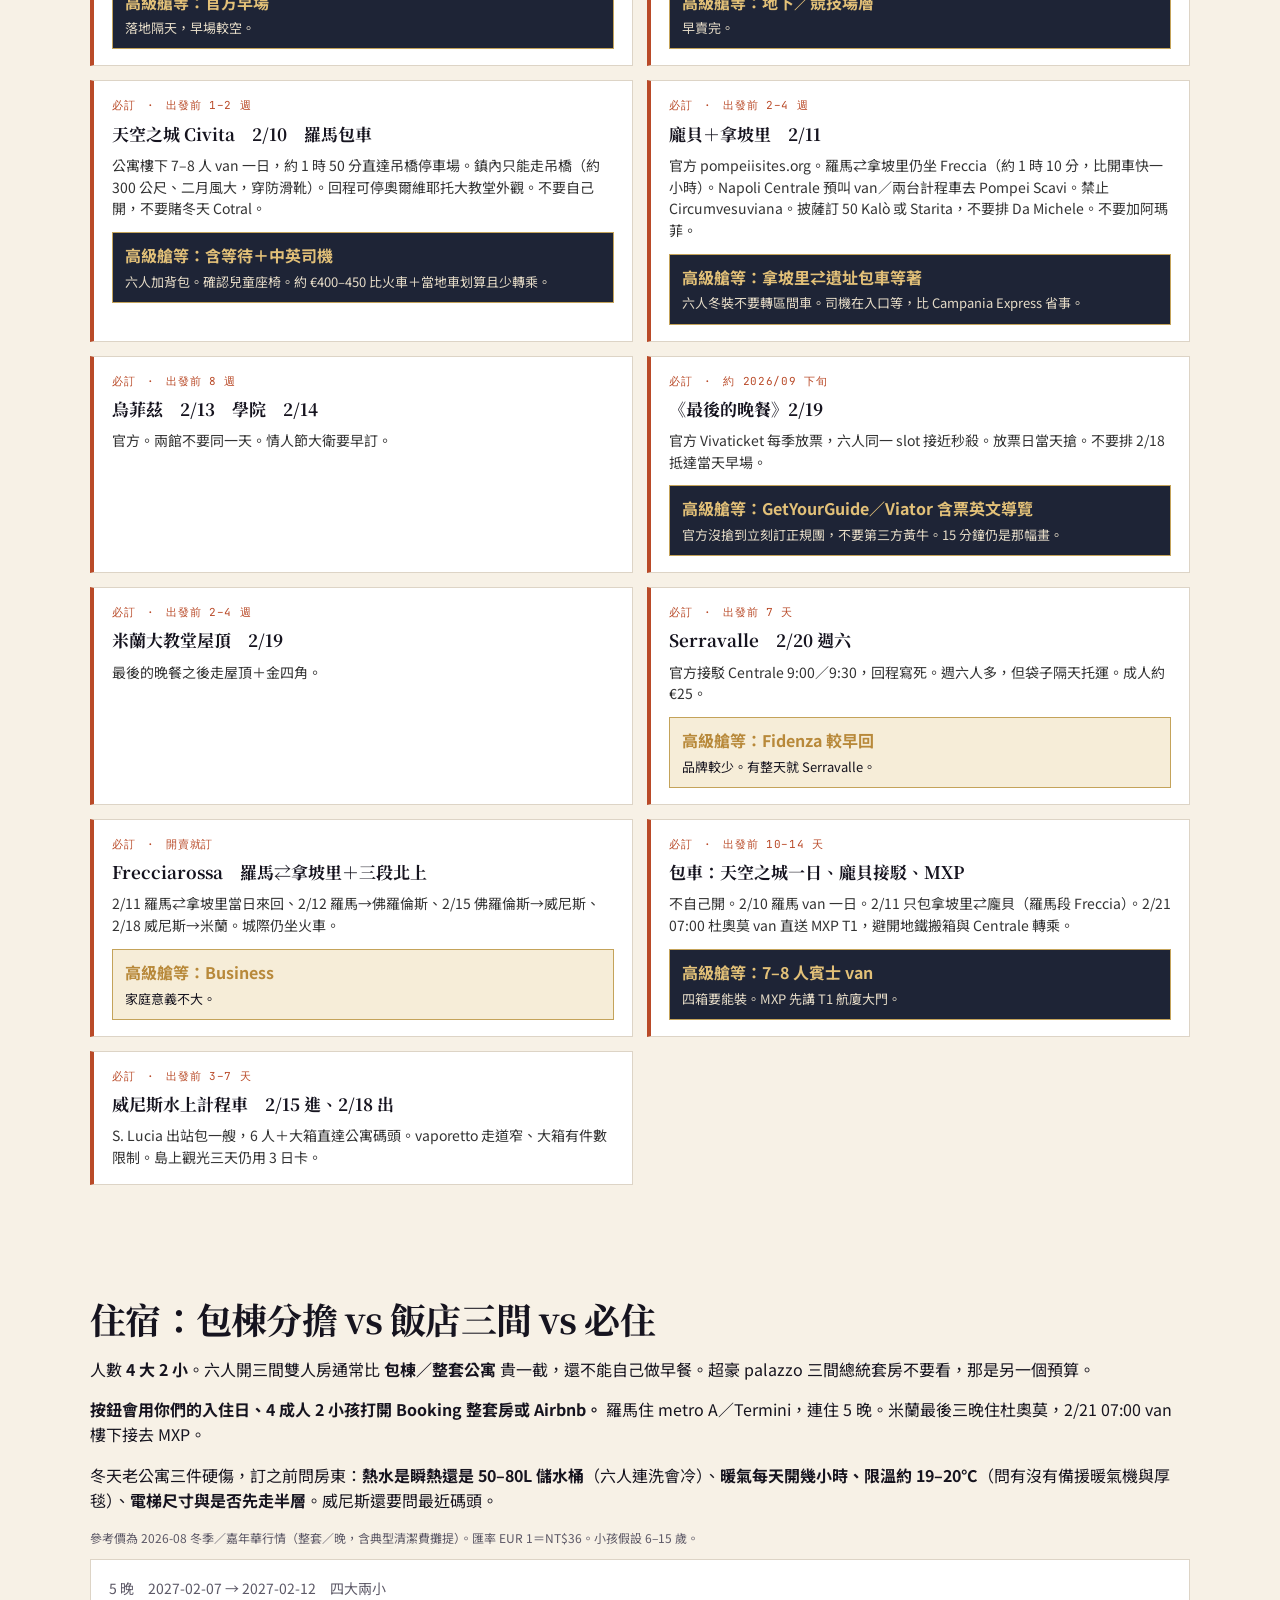
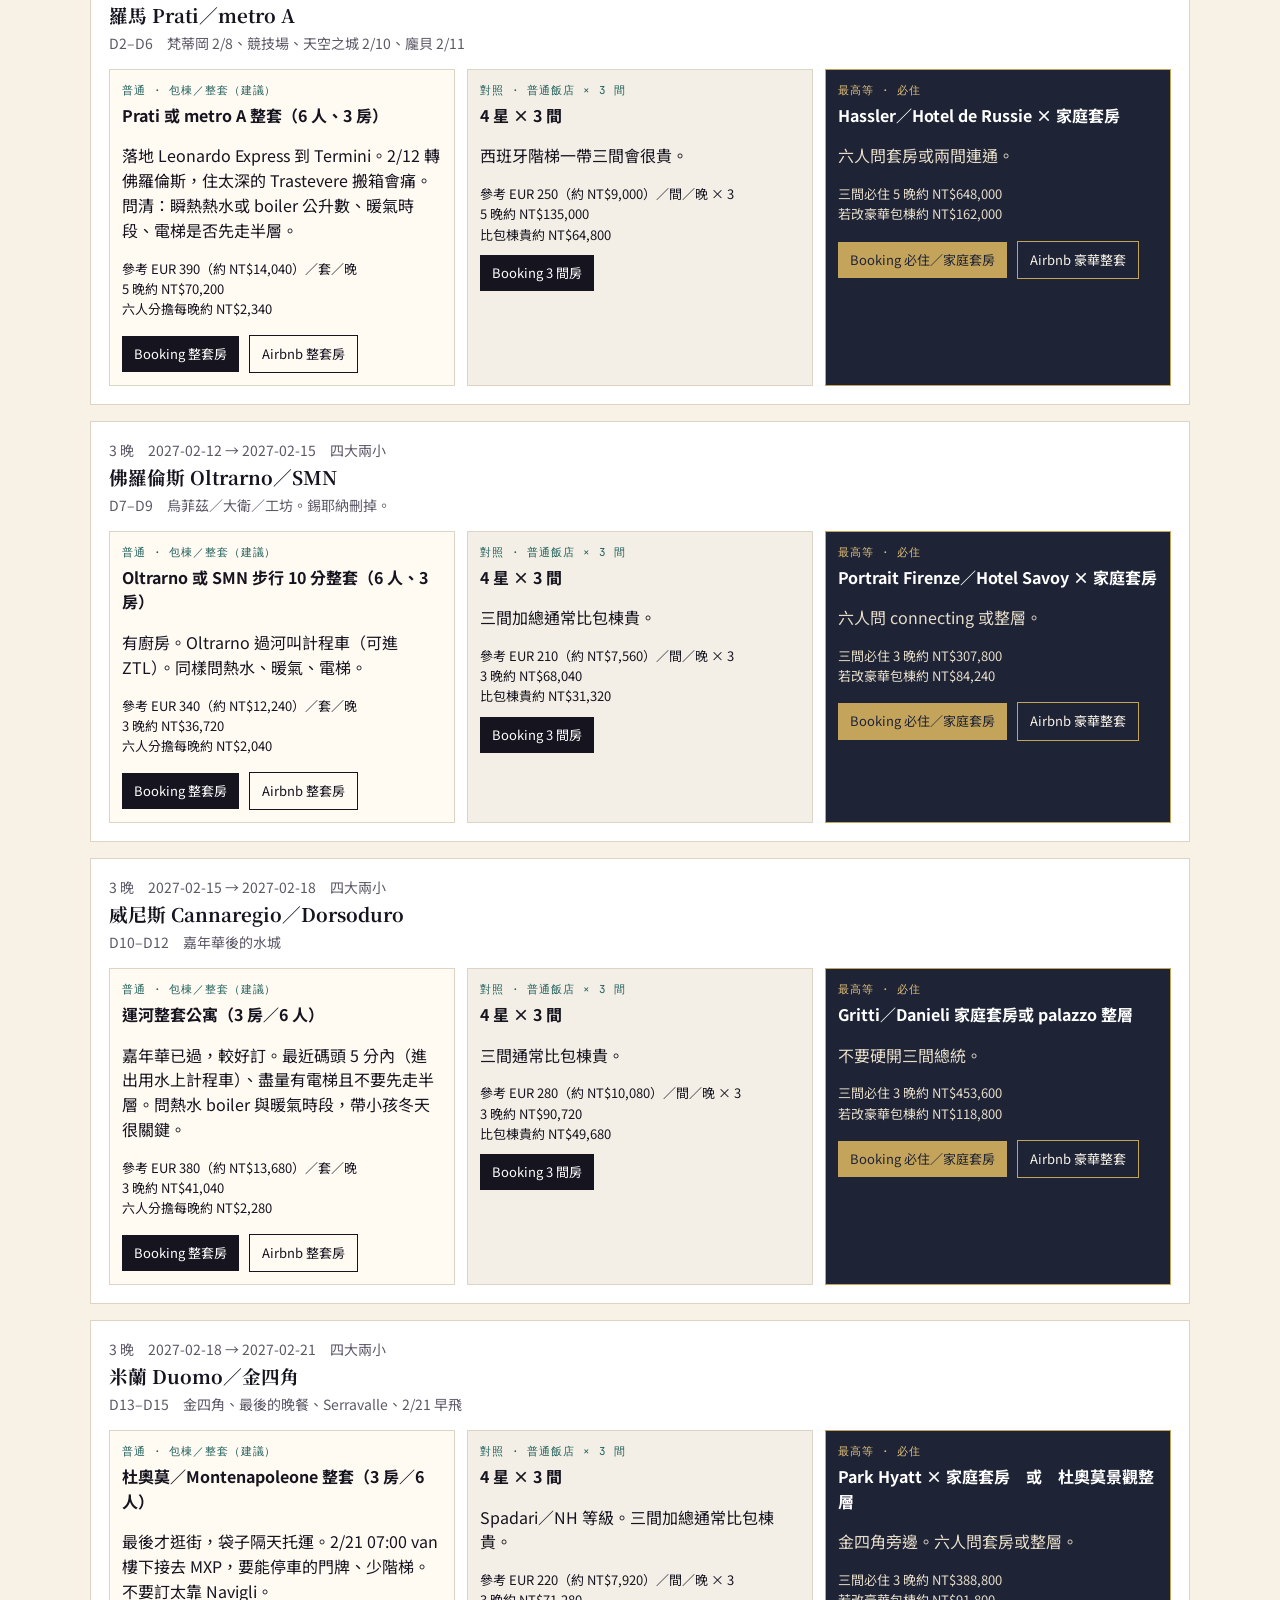
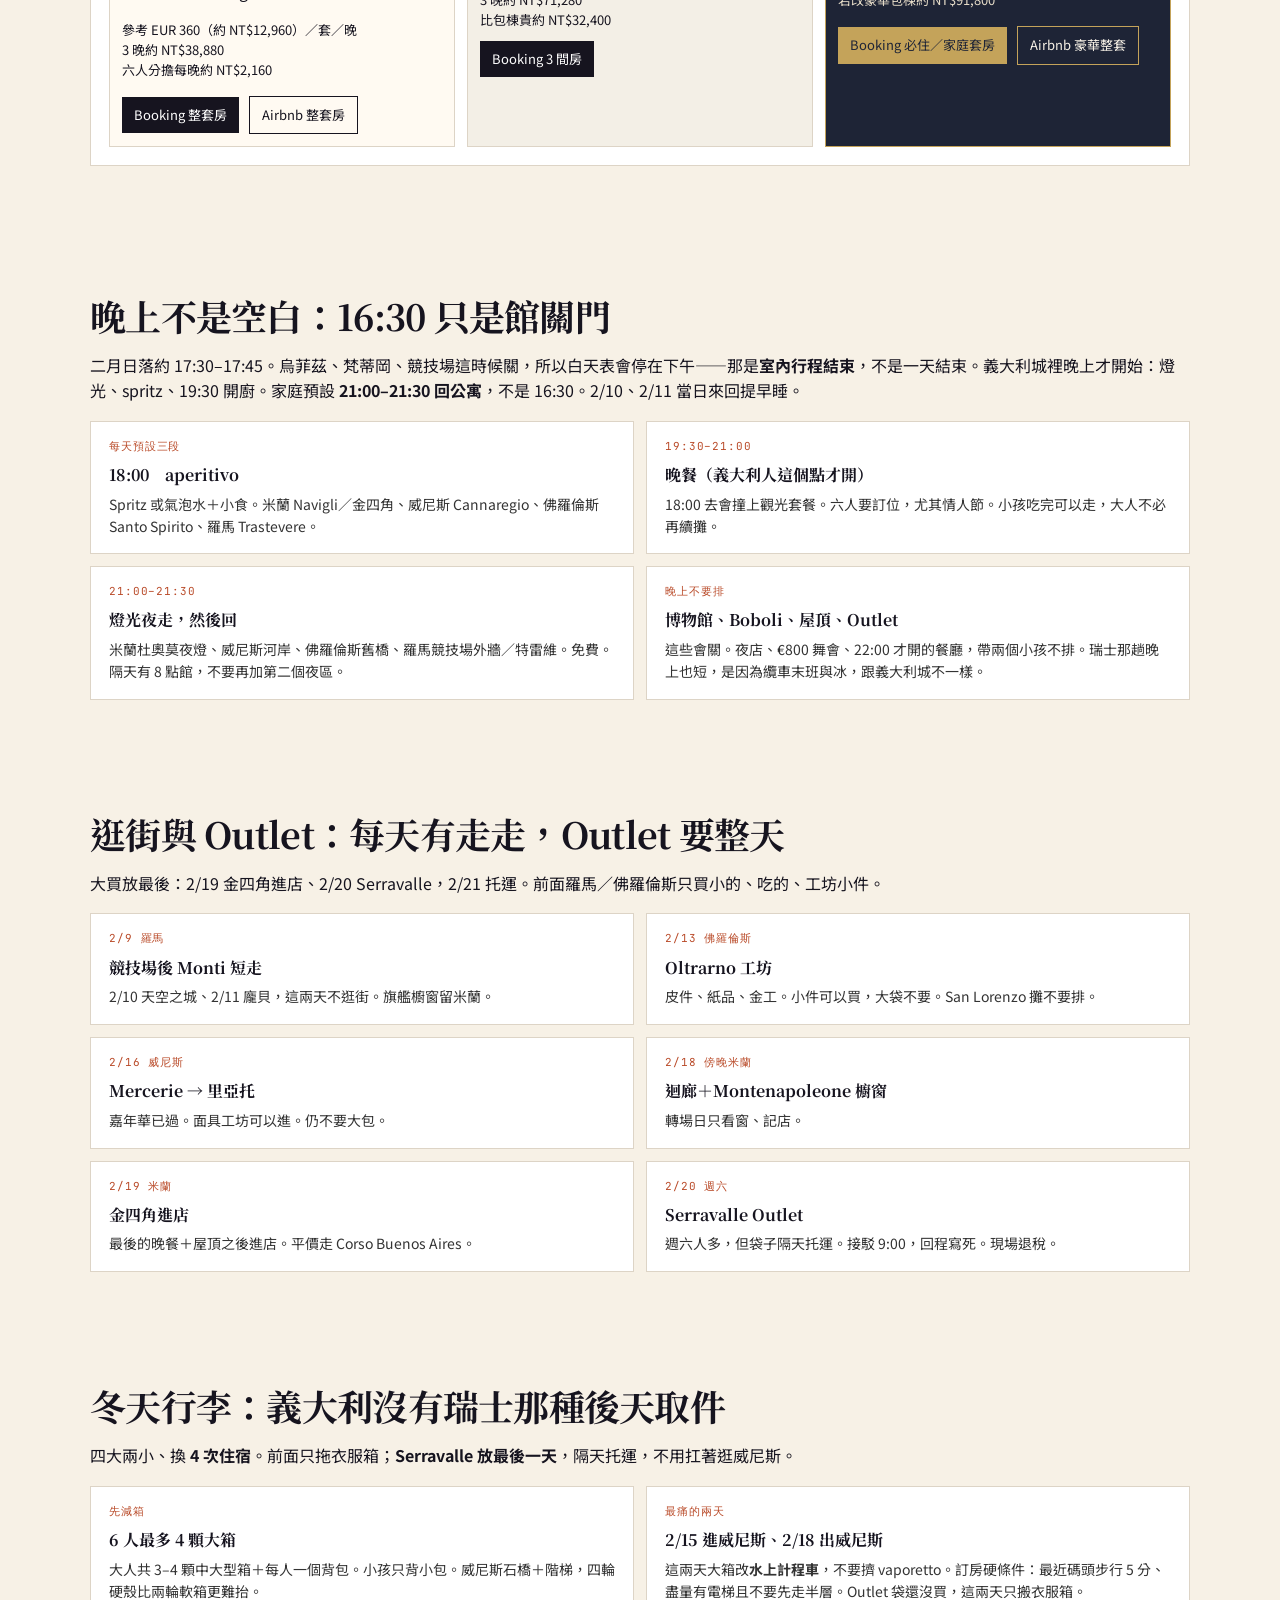
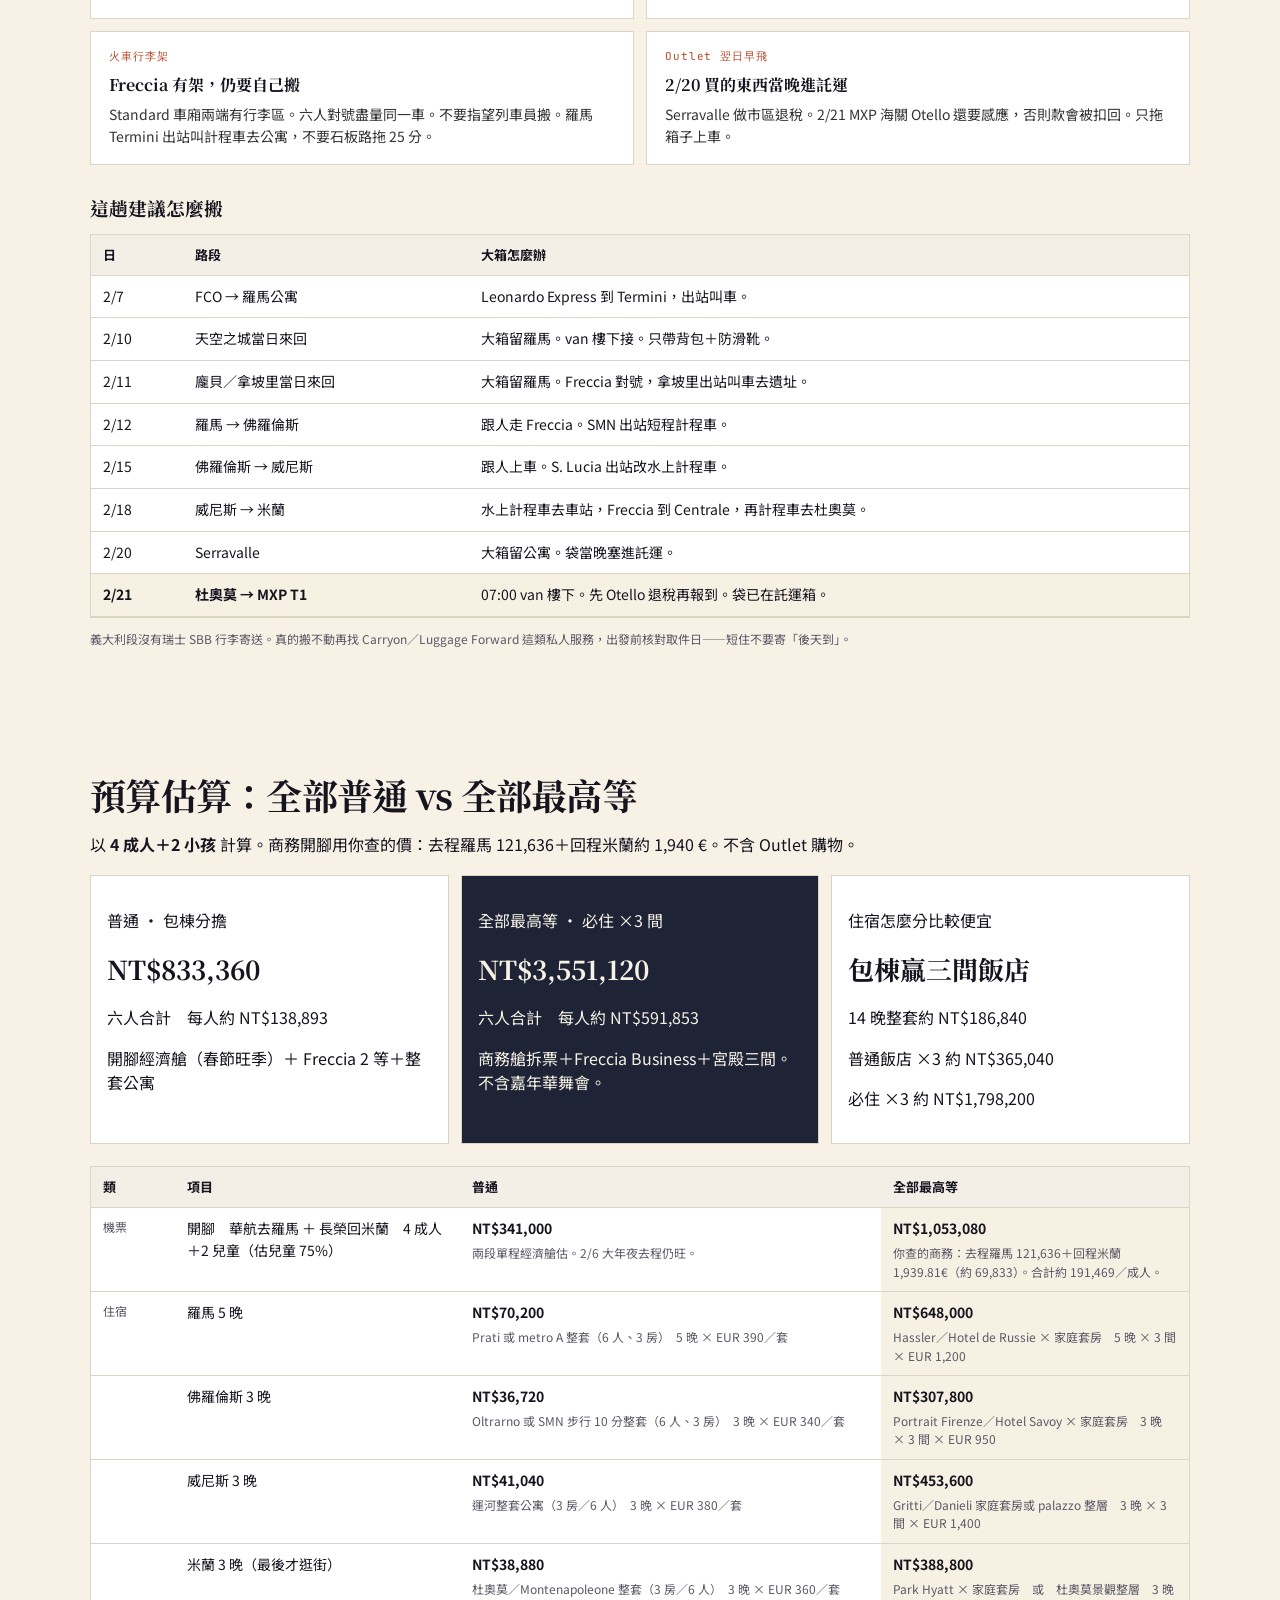
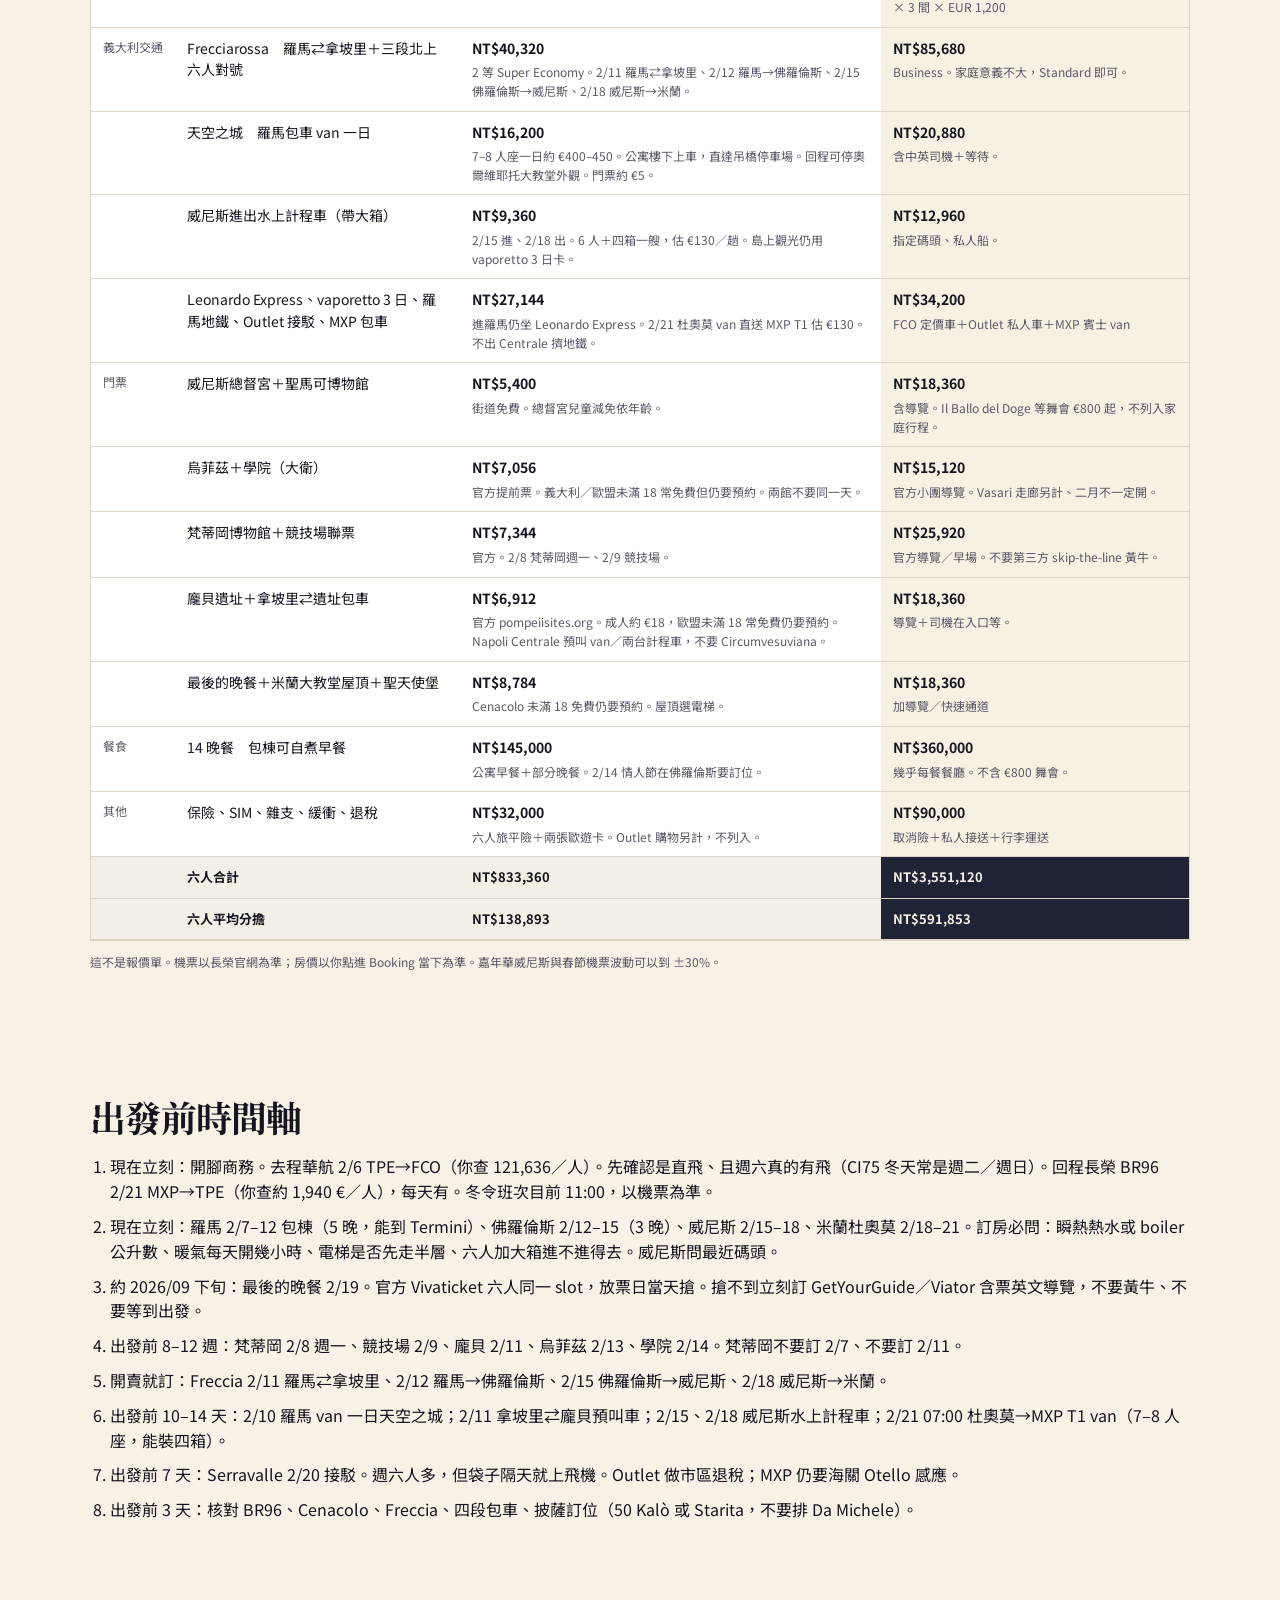
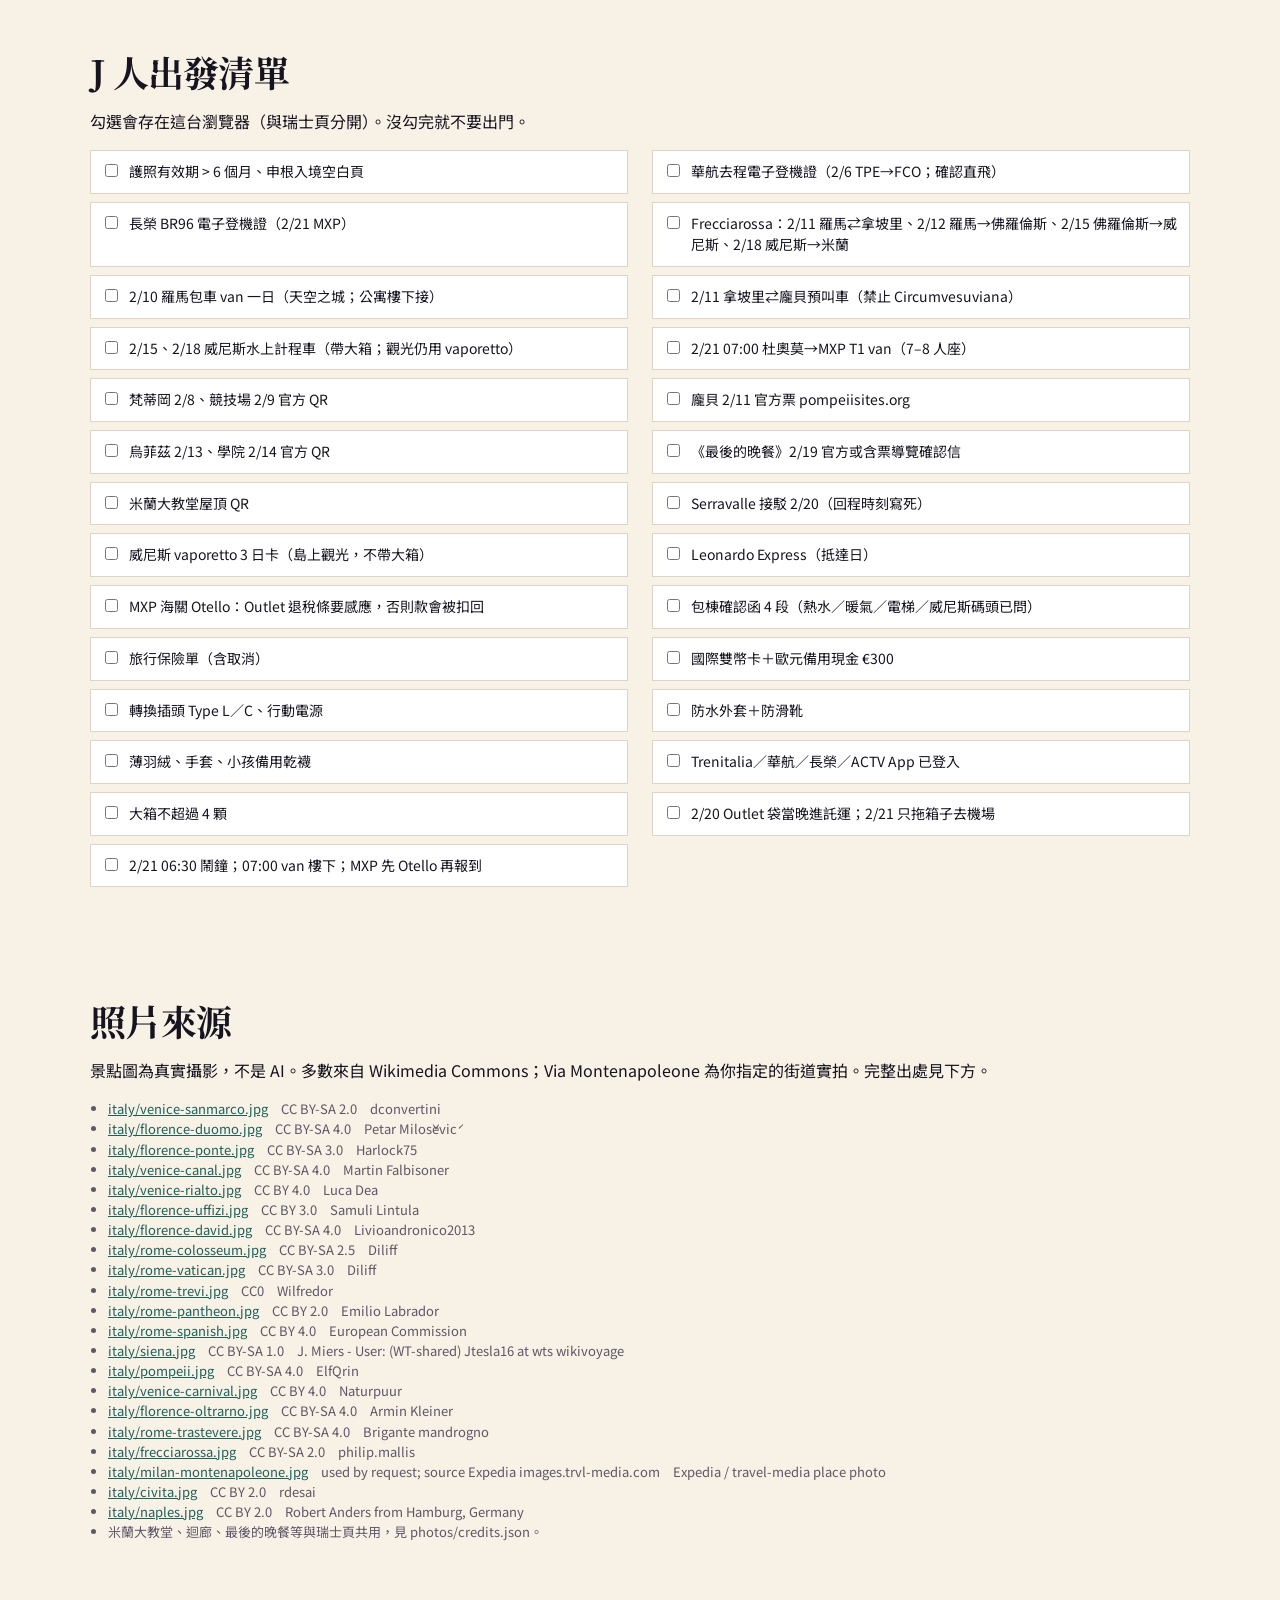
==== commit 755882c2: "Use vans and water taxis where six people plus bags hurt. Keep city-to-city Freccia and no self-driv" ====
--- a/italy.html
+++ b/italy.html
@@ -86,24 +86,24 @@
   <section class="verdict" id="verdict">
     <div class="verdict-card">
       <p class="kicker">J 人交通裁決</p>
-      <h2>全程不租車。</h2>
-      <p>威尼斯沒車。各城有 <strong>ZTL</strong>。六人走 <strong>Freccia 由南往北</strong>，外加兩天羅馬出發的當日來回。羅馬 Leonardo Express 進、米蘭 Malpensa Express 出。購物放最後，袋子不用拖兩週。</p>
+      <h2>不自己開車。短程包車。</h2>
+      <p>各城有 <strong>ZTL</strong>，威尼斯沒車，全程不租自駕車。城際仍坐 <strong>Freccia</strong>。六人加大箱、或距離不遠卻要轉兩次的路，改包 van／水上計程車，不差那一點錢。</p>
       <ul class="verdict-list">
-        <li><span>抵達日</span>FCO → Leonardo Express → Termini。2/7 週日梵蒂岡休，當恢復日。</li>
-        <li><span>羅馬當日來回</span>2/10 天空之城（火車＋預叫 van）。2/11 梵蒂岡休館＝龐貝＋拿坡里披薩，傍晚 Freccia 回羅馬。不要阿瑪菲。</li>
-        <li><span>北上 Freccia</span>2/12 羅馬→佛羅倫斯、2/15 佛羅倫斯→威尼斯、2/18 威尼斯→米蘭。</li>
-        <li><span>購物</span>2/19 金四角、2/20 Serravalle、2/21 託運上 BR96。回程長榮每天有，比華航羅馬線穩。</li>
+        <li><span>抵達日</span>FCO → Leonardo Express → Termini。這段火車單純，不必包車。2/7 週日梵蒂岡休，當恢復日。</li>
+        <li><span>羅馬當日來回</span>2/10 天空之城：羅馬公寓 van 直達吊橋（約 1 時 50 分）。2/11 龐貝：Freccia 去拿坡里（比開車快），出站叫車去遺址，禁止 Circumvesuviana。披薩要訂位。</li>
+        <li><span>北上 Freccia</span>2/12 羅馬→佛羅倫斯、2/15 佛羅倫斯→威尼斯、2/18 威尼斯→米蘭。威尼斯進出大箱改水上計程車。</li>
+        <li><span>購物與起飛</span>2/19 金四角、2/20 Serravalle、2/21 07:00 van 杜奧莫直送 MXP T1。先 Otello 退稅感應再報到。冬令 BR96 目前 11:00。</li>
       </ul>
     </div>
     <aside class="compare">
       <h3>轉場時間對照</h3>
       <table>
         <thead>
-          <tr><th>路段</th><th>火車／大眾運輸</th><th>若租車</th></tr>
+          <tr><th>路段</th><th>火車／大眾運輸</th><th>包車（不自己開）</th></tr>
         </thead>
         <tbody id="compare-body"></tbody>
       </table>
-      <p class="fine">車程為一般路況估算，不含找停車。火車為常見班次，出發前以 Trenitalia／Italo App 為準。</p>
+      <p class="fine">第三欄是包車，不是自駕。各城有 ZTL。火車以 Trenitalia／Italo App 為準。</p>
     </aside>
   </section>
 
@@ -119,14 +119,15 @@
 
   <section class="tickets" id="tickets">
     <h2>必須提前買票 · 有高級艙的會標出來</h2>
-    <p>機票：<strong>華航 2/6 去羅馬商務 ＋ 長榮 2/21 米蘭回商務</strong>。先確認 2/6 週六是直飛。住宿現在訂羅馬 2/7–12（5 晚）、佛羅倫斯 2/12–15（3 晚）、威尼斯 2/15–18、米蘭 2/18–21。梵蒂岡鎖定 2/8 週一。龐貝訂 2/11。</p>
+    <p>機票：<strong>華航 2/6 去羅馬商務 ＋ 長榮 2/21 米蘭回商務</strong>。先確認 2/6 週六是直飛。住宿現在訂羅馬 2/7–12（5 晚）、佛羅倫斯 2/12–15（3 晚）、威尼斯 2/15–18、米蘭 2/18–21。梵蒂岡鎖定 2/8 週一。龐貝訂 2/11。《最後的晚餐》放票日當天搶，搶不到立刻改含票導覽。</p>
     <div class="ticket-grid" id="ticket-list"></div>
   </section>
 
   <section class="hotels" id="hotels">
     <h2>住宿：包棟分擔 vs 飯店三間 vs 必住</h2>
     <p>人數 <strong>4 大 2 小</strong>。六人開三間雙人房通常比 <strong>包棟／整套公寓</strong> 貴一截，還不能自己做早餐。超豪 palazzo 三間總統套房不要看，那是另一個預算。</p>
-    <p><strong>按鈕會用你們的入住日、4 成人 2 小孩打開 Booking 整套房或 Airbnb。</strong> 羅馬住 metro A／Termini，連住 5 晚（含天空之城、龐貝當日來回）。米蘭最後三晚住杜奧莫，2/21 地鐵去 Centrale 趕 BR96。</p>
+    <p><strong>按鈕會用你們的入住日、4 成人 2 小孩打開 Booking 整套房或 Airbnb。</strong> 羅馬住 metro A／Termini，連住 5 晚。米蘭最後三晚住杜奧莫，2/21 07:00 van 樓下接去 MXP。</p>
+    <p>冬天老公寓三件硬傷，訂之前問房東：<strong>熱水是瞬熱還是 50–80L 儲水桶</strong>（六人連洗會冷）、<strong>暖氣每天開幾小時、限溫約 19–20°C</strong>（問有沒有備援暖氣機與厚毯）、<strong>電梯尺寸與是否先走半層</strong>。威尼斯還要問最近碼頭。</p>
     <p class="fine">參考價為 2026-08 冬季／嘉年華行情（整套／晚，含典型清潔費攤提）。匯率 EUR 1＝NT$36。小孩假設 6–15 歲。</p>
     <div id="hotel-list"></div>
   </section>
@@ -208,7 +209,7 @@
       <article class="season-card">
         <p class="tag">最痛的兩天</p>
         <h3>2/15 進威尼斯、2/18 出威尼斯</h3>
-        <p>S. Lucia 出站還要 vaporetto。訂房硬條件：vaporetto 站步行 5 分、盡量有電梯。Outlet 袋還沒買，這兩天只搬衣服箱。</p>
+        <p>這兩天大箱改<strong>水上計程車</strong>，不要擠 vaporetto。訂房硬條件：最近碼頭步行 5 分、盡量有電梯且不要先走半層。Outlet 袋還沒買，這兩天只搬衣服箱。</p>
       </article>
       <article class="season-card">
         <p class="tag">火車行李架</p>
@@ -218,7 +219,7 @@
       <article class="season-card">
         <p class="tag">Outlet 翌日早飛</p>
         <h3>2/20 買的東西當晚進託運</h3>
-        <p>退稅在 Serravalle 做完。2/21 只拖箱子去 MXP。</p>
+        <p>Serravalle 做市區退稅。2/21 MXP 海關 Otello 還要感應，否則款會被扣回。只拖箱子上車。</p>
       </article>
     </div>
 
@@ -230,13 +231,13 @@
         </thead>
         <tbody>
           <tr><td>2/7</td><td>FCO → 羅馬公寓</td><td>Leonardo Express 到 Termini，出站叫車。</td></tr>
-          <tr><td>2/10</td><td>天空之城當日來回</td><td>大箱留羅馬。只帶背包＋防滑靴。</td></tr>
-          <tr><td>2/11</td><td>龐貝／拿坡里當日來回</td><td>大箱留羅馬。Freccia 對號，當晚回公寓打包。</td></tr>
+          <tr><td>2/10</td><td>天空之城當日來回</td><td>大箱留羅馬。van 樓下接。只帶背包＋防滑靴。</td></tr>
+          <tr><td>2/11</td><td>龐貝／拿坡里當日來回</td><td>大箱留羅馬。Freccia 對號，拿坡里出站叫車去遺址。</td></tr>
           <tr><td>2/12</td><td>羅馬 → 佛羅倫斯</td><td>跟人走 Freccia。SMN 出站短程計程車。</td></tr>
-          <tr><td>2/15</td><td>佛羅倫斯 → 威尼斯</td><td>跟人上車。S. Lucia 出站 vaporetto。</td></tr>
-          <tr><td>2/18</td><td>威尼斯 → 米蘭</td><td>Freccia 到 Centrale，再去杜奧莫公寓。</td></tr>
+          <tr><td>2/15</td><td>佛羅倫斯 → 威尼斯</td><td>跟人上車。S. Lucia 出站改水上計程車。</td></tr>
+          <tr><td>2/18</td><td>威尼斯 → 米蘭</td><td>水上計程車去車站，Freccia 到 Centrale，再計程車去杜奧莫。</td></tr>
           <tr><td>2/20</td><td>Serravalle</td><td>大箱留公寓。袋當晚塞進託運。</td></tr>
-          <tr class="hi"><td><strong>2/21</strong></td><td><strong>米蘭 → MXP</strong></td><td>地鐵去 Centrale，Malpensa Express。袋已在託運箱。</td></tr>
+          <tr class="hi"><td><strong>2/21</strong></td><td><strong>杜奧莫 → MXP T1</strong></td><td>07:00 van 樓下。先 Otello 退稅再報到。袋已在託運箱。</td></tr>
         </tbody>
       </table>
     </div>
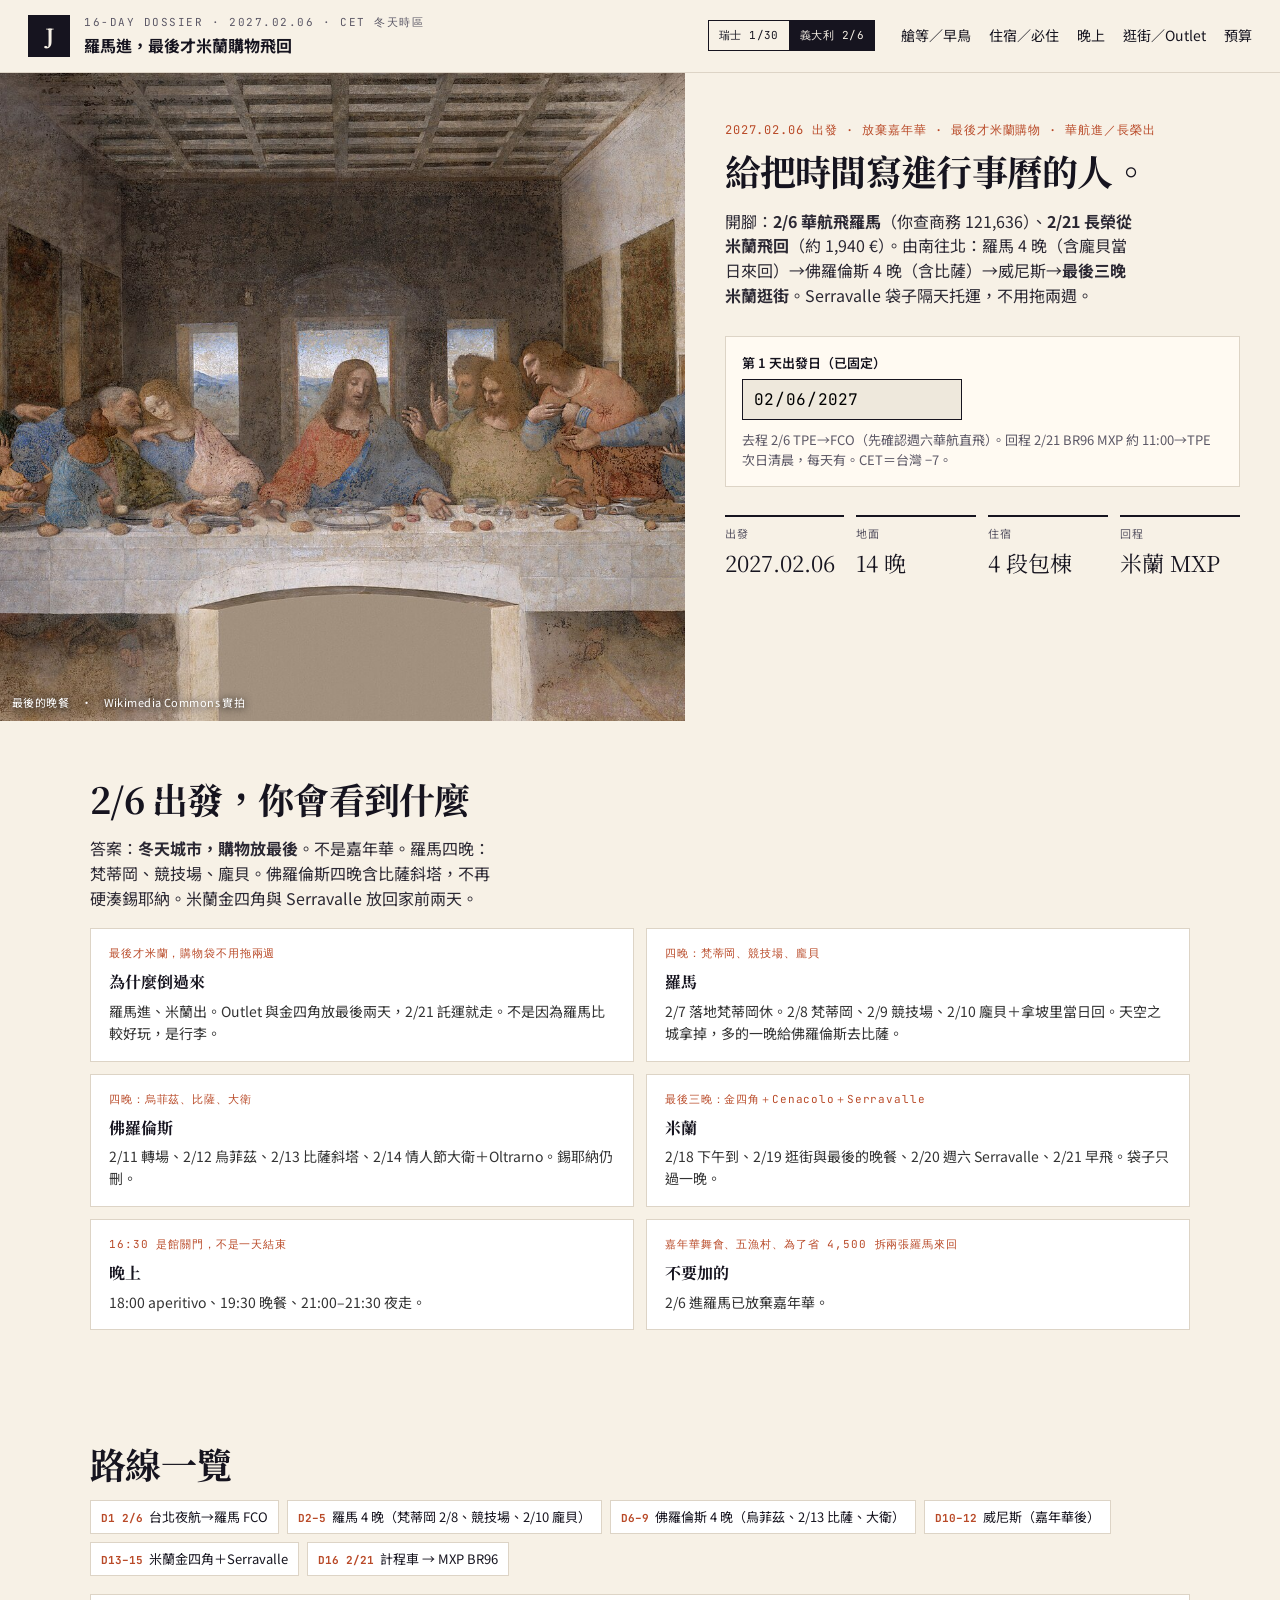
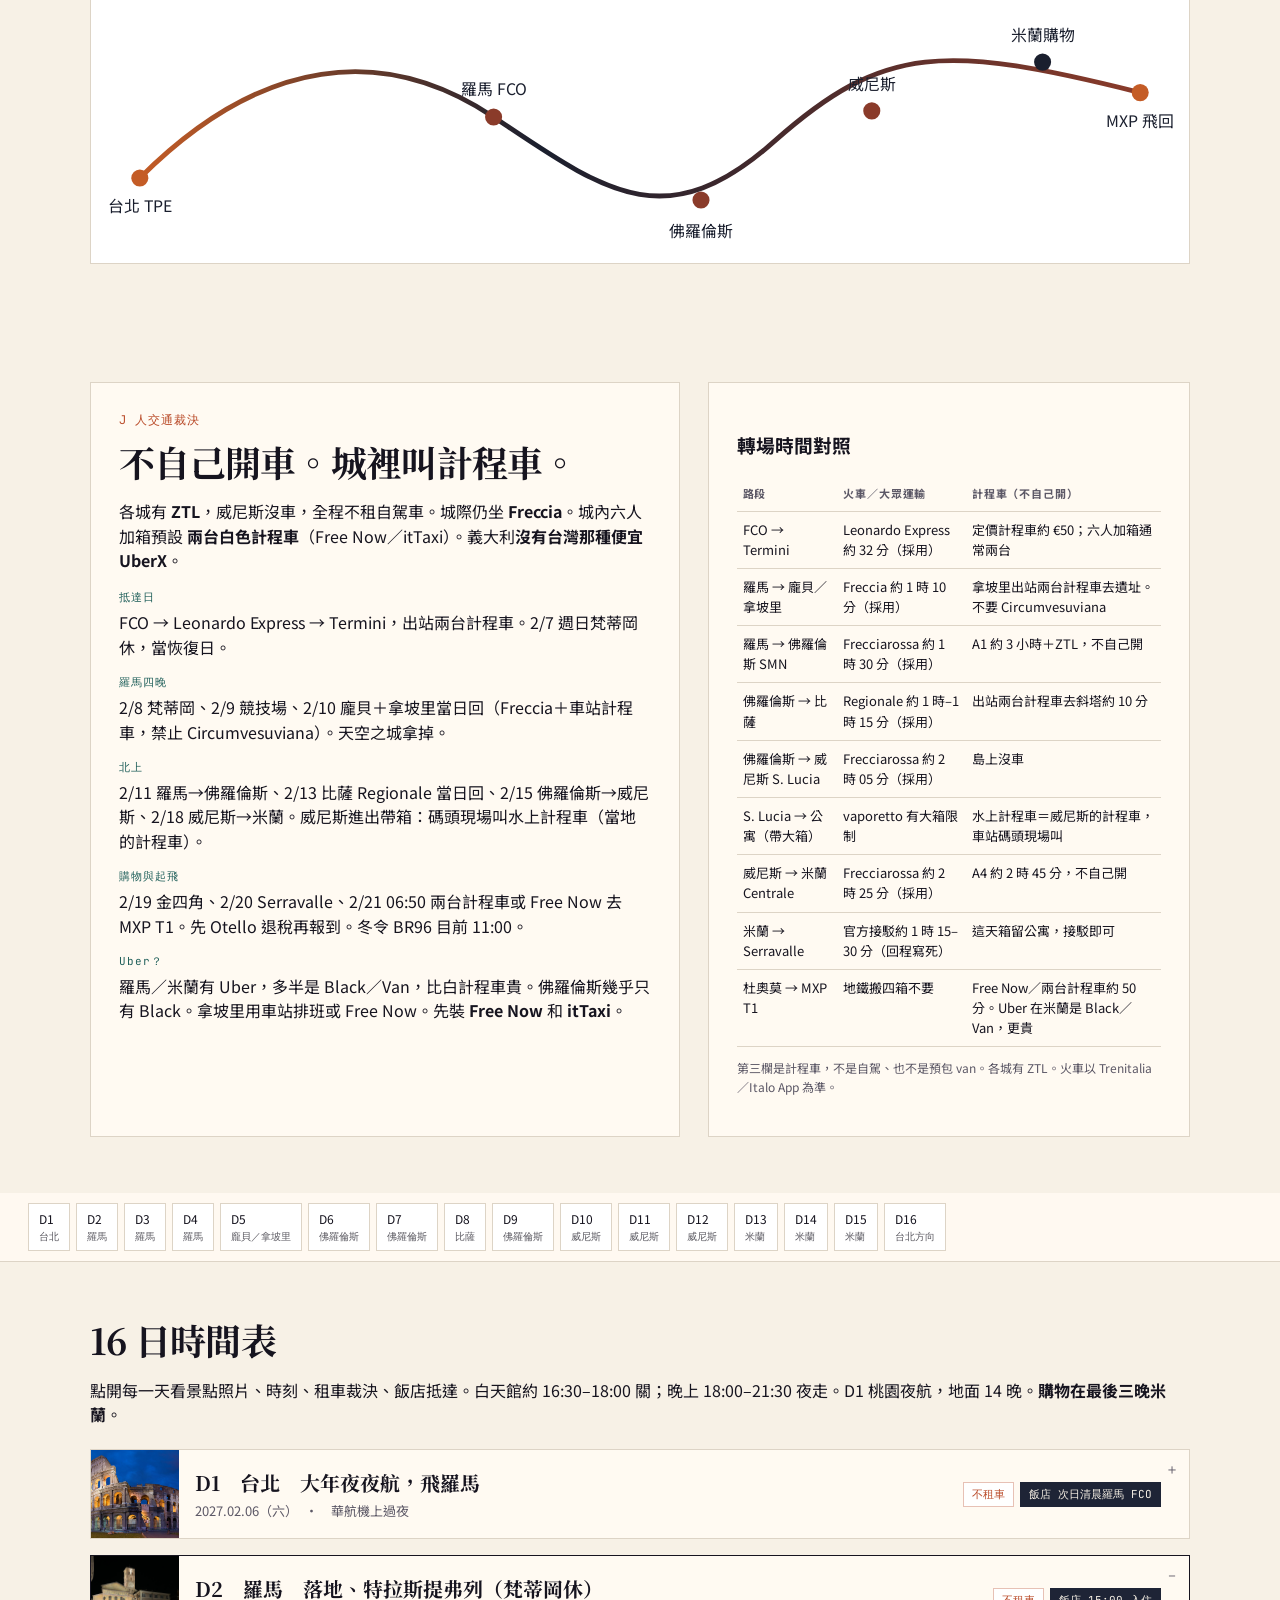
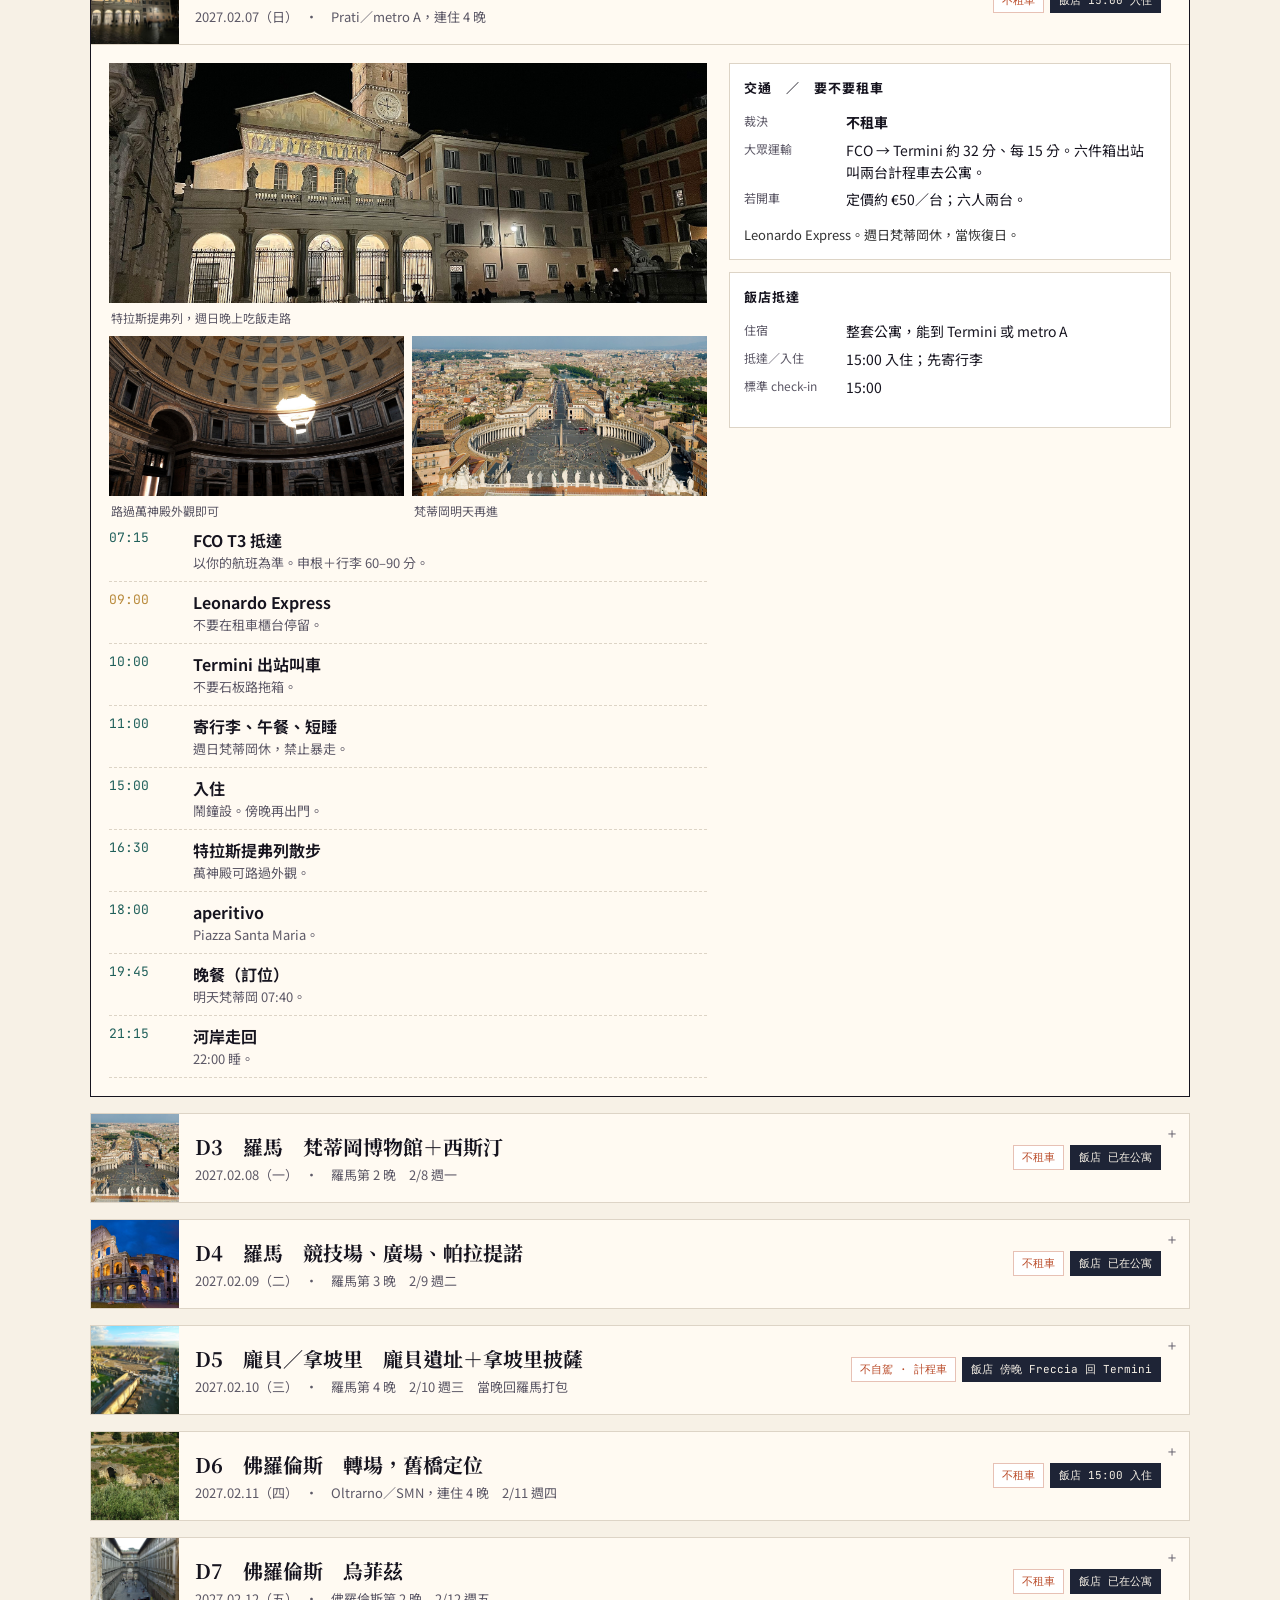
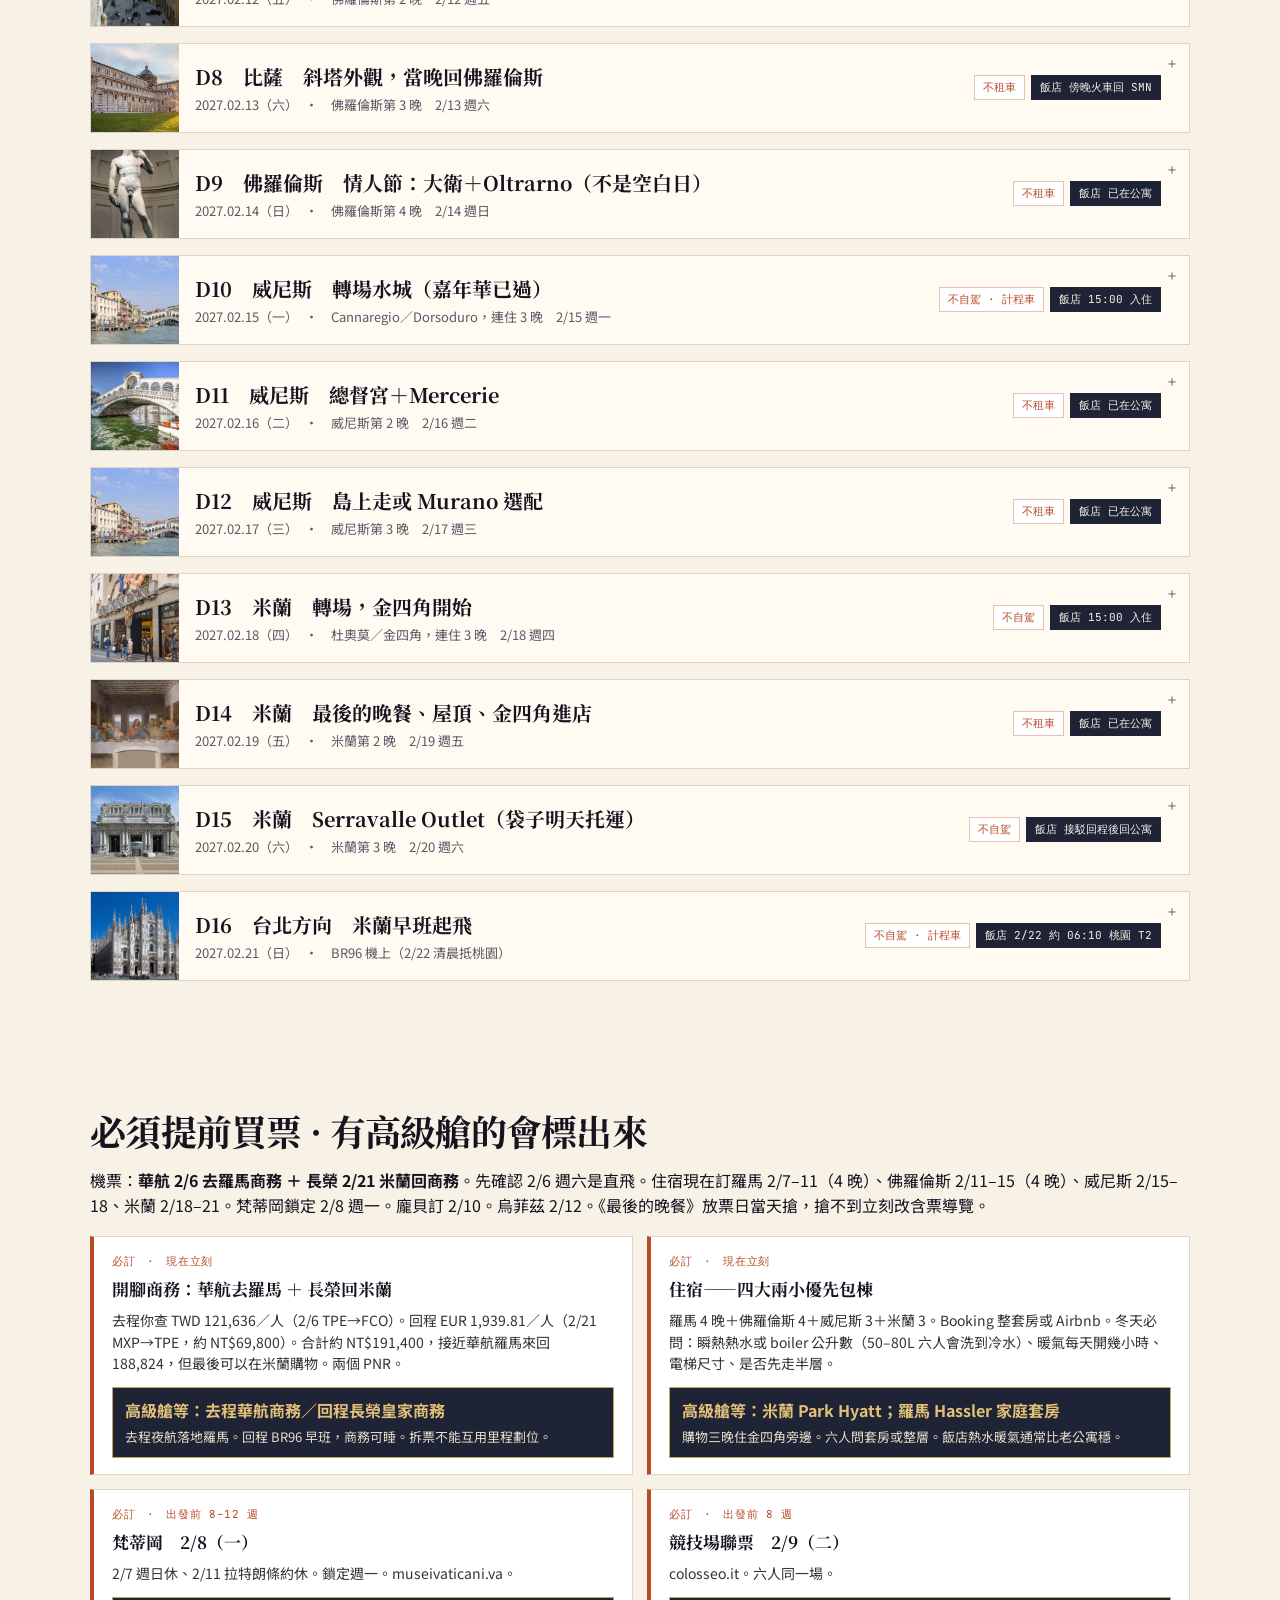
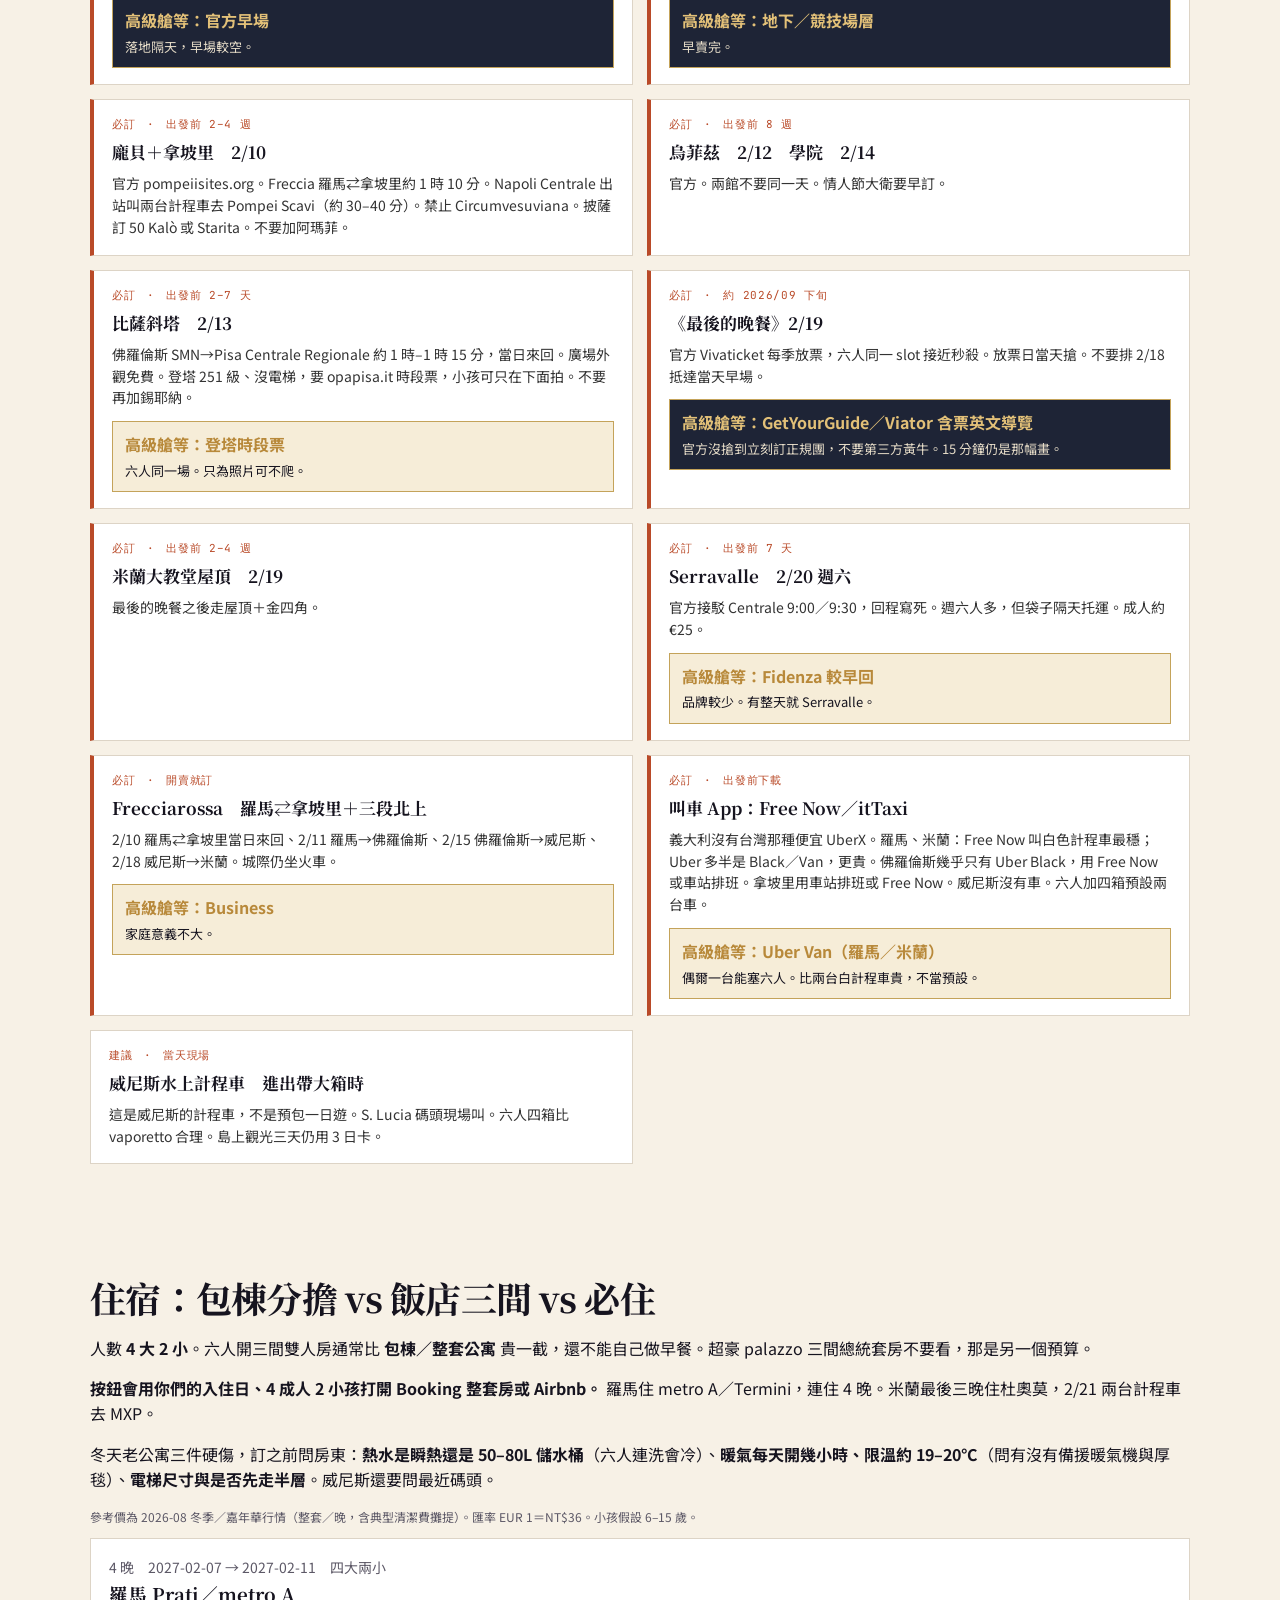
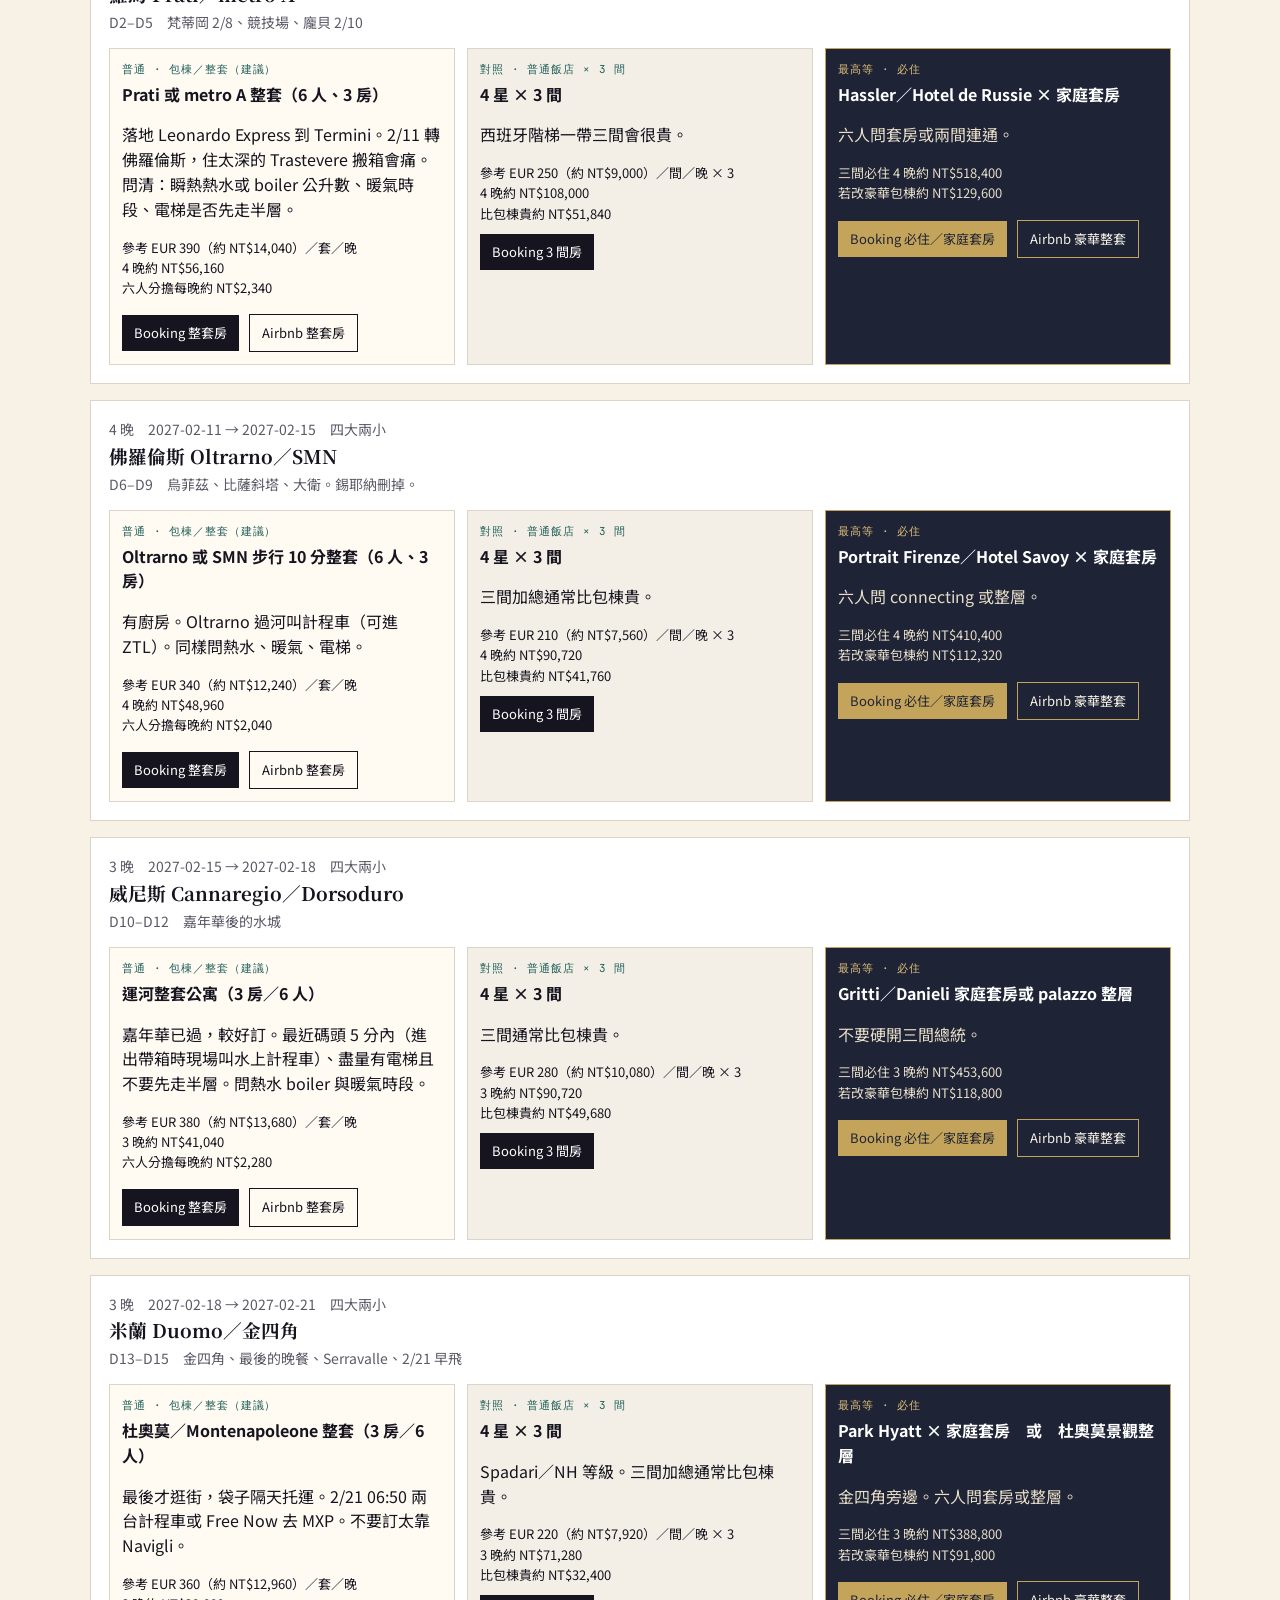
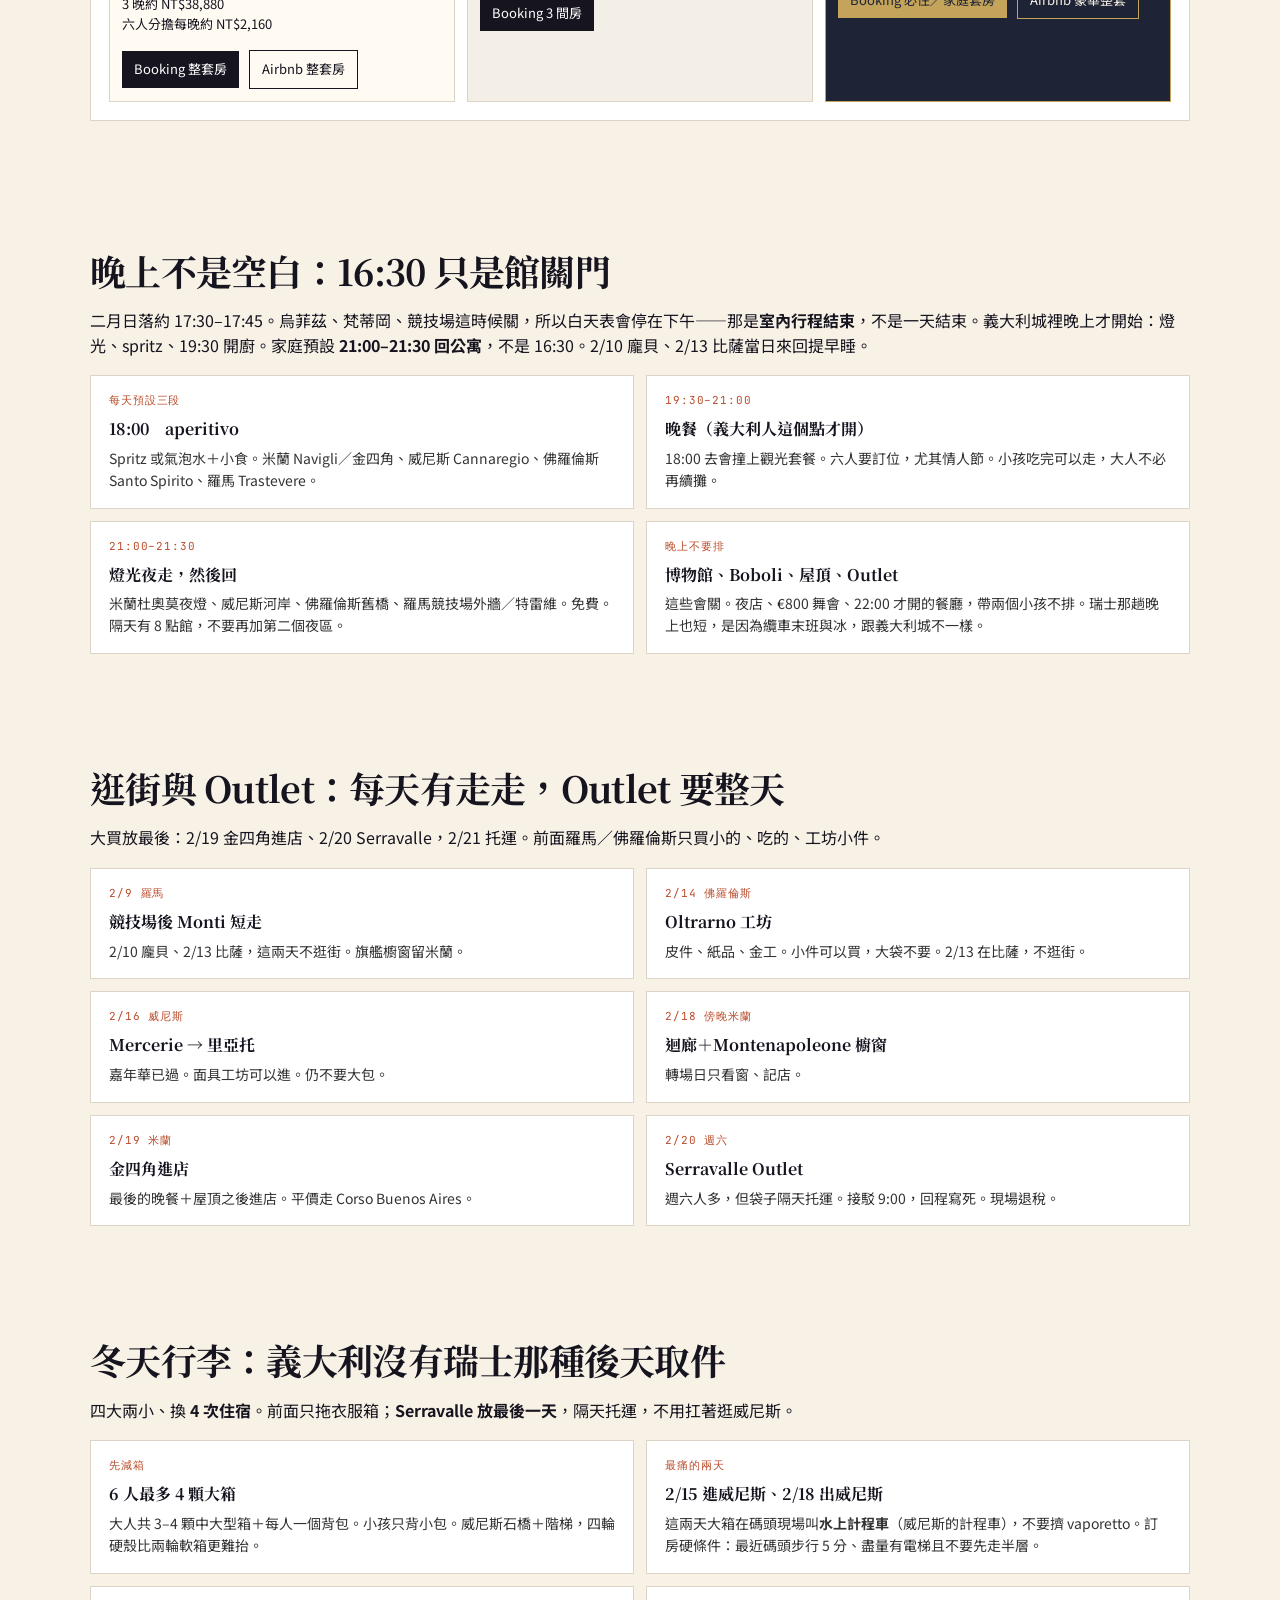
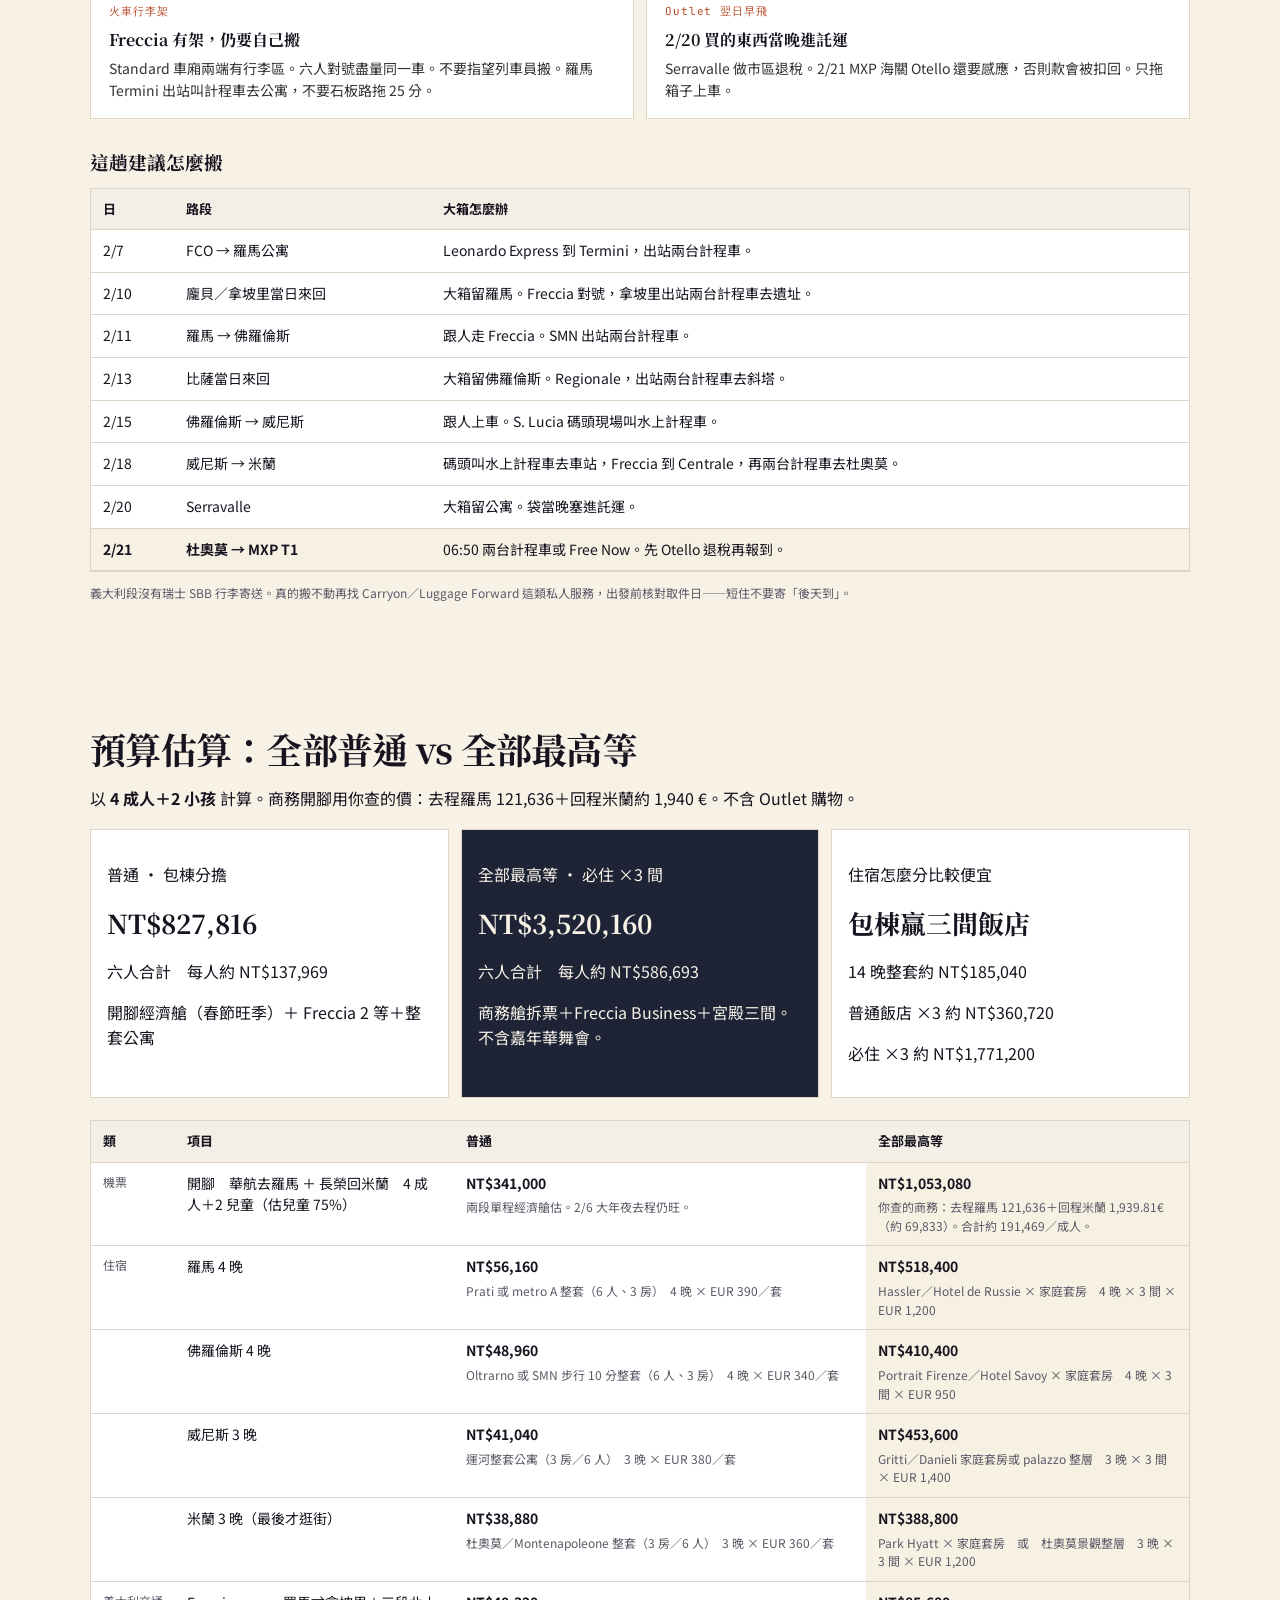
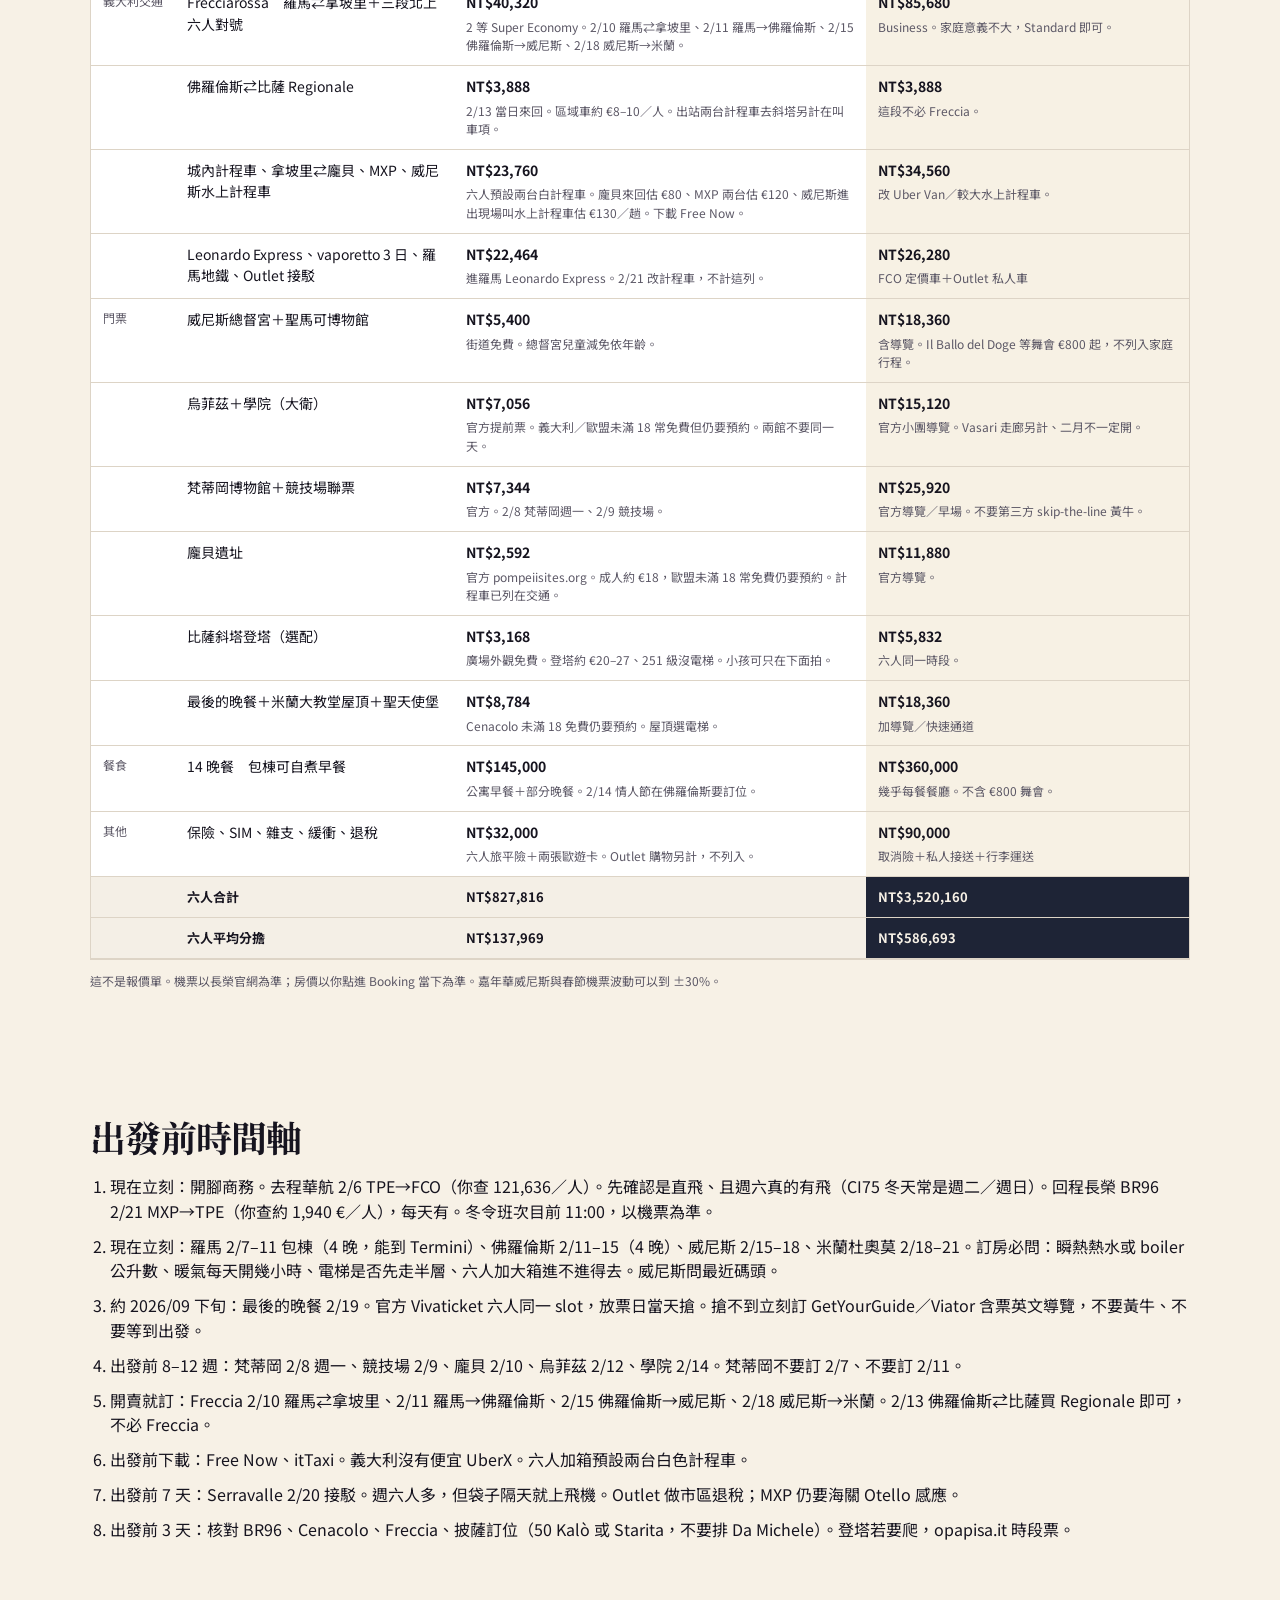
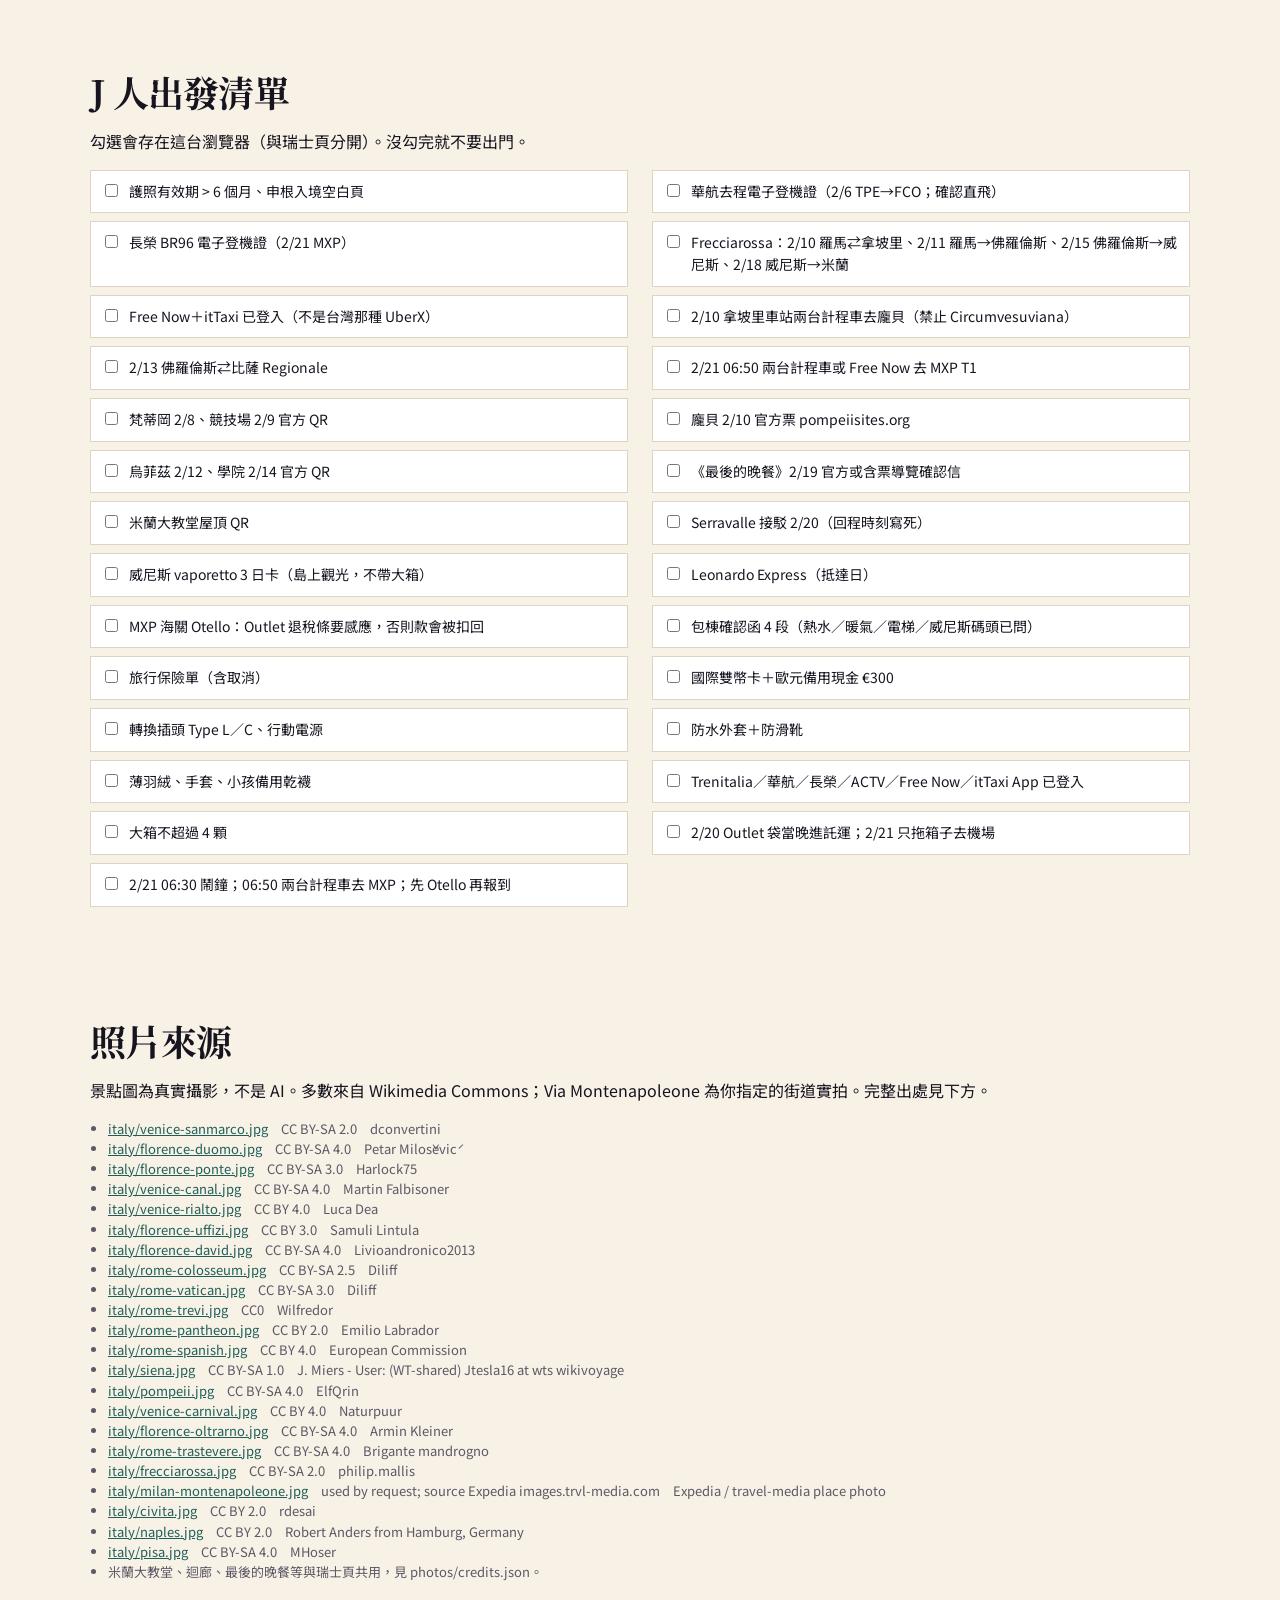
==== commit 8ec8e4fd: "Cut Rome to 4 nights, add Pisa, drop prebooked vans. Rome 2/7–11 keeps Vatican, Colosseum, and a Pom" ====
--- a/italy.html
+++ b/italy.html
@@ -3,8 +3,8 @@
 <head>
   <meta charset="UTF-8" />
   <meta name="viewport" content="width=device-width, initial-scale=1" />
-  <title>J人行程表｜台北 → 羅馬進（天空之城＋龐貝）→ 佛羅倫斯 → 威尼斯 → 米蘭購物飛回</title>
-  <meta name="description" content="J 人專用義大利 16 日：2027/2/6 華航進羅馬，天空之城與龐貝當日來回，最後三晚米蘭金四角＋Serravalle，2/21 長榮飛回。" />
+  <title>J人行程表｜台北 → 羅馬進（龐貝）→ 佛羅倫斯＋比薩 → 威尼斯 → 米蘭購物飛回</title>
+  <meta name="description" content="J 人專用義大利 16 日：2027/2/6 華航進羅馬，羅馬 4 晚含龐貝，佛羅倫斯 4 晚含比薩，最後三晚米蘭金四角＋Serravalle，2/21 長榮飛回。" />
   <link rel="preconnect" href="https://fonts.googleapis.com" />
   <link rel="preconnect" href="https://fonts.gstatic.com" crossorigin />
   <link href="https://fonts.googleapis.com/css2?family=JetBrains+Mono:wght@400;600&family=Noto+Sans+TC:wght@400;500;600;700&family=Noto+Serif+TC:wght@600;700&display=swap" rel="stylesheet" />
@@ -42,7 +42,7 @@
     <div class="hero-copy">
       <p class="kicker">2027.02.06 出發 · 放棄嘉年華 · 最後才米蘭購物 · 華航進／長榮出</p>
       <h2>給把時間寫進行事曆的人。</h2>
-      <p class="lede">開腳：<strong>2/6 華航飛羅馬</strong>（你查商務 121,636）、<strong>2/21 長榮從米蘭飛回</strong>（約 1,940 €）。由南往北：羅馬（含天空之城、龐貝當日來回）→佛羅倫斯 3 晚→威尼斯→<strong>最後三晚米蘭逛街</strong>。Serravalle 袋子隔天托運，不用拖兩週。</p>
+      <p class="lede">開腳：<strong>2/6 華航飛羅馬</strong>（你查商務 121,636）、<strong>2/21 長榮從米蘭飛回</strong>（約 1,940 €）。由南往北：羅馬 4 晚（含龐貝當日來回）→佛羅倫斯 4 晚（含比薩）→威尼斯→<strong>最後三晚米蘭逛街</strong>。Serravalle 袋子隔天托運，不用拖兩週。</p>
       <div class="hero-controls">
         <label>
           第 1 天出發日（已固定）
@@ -56,14 +56,14 @@
 
   <section class="season" id="season">
     <h2>2/6 出發，你會看到什麼</h2>
-    <p class="lede">答案：<strong>冬天城市，購物放最後</strong>。不是嘉年華。羅馬多兩天給天空之城與龐貝；佛羅倫斯不再硬湊錫耶納。米蘭金四角與 Serravalle 放回家前兩天。</p>
+    <p class="lede">答案：<strong>冬天城市，購物放最後</strong>。不是嘉年華。羅馬四晚：梵蒂岡、競技場、龐貝。佛羅倫斯四晚含比薩斜塔，不再硬湊錫耶納。米蘭金四角與 Serravalle 放回家前兩天。</p>
     <div class="season-grid" id="season-grid"></div>
   </section>
 
   <section class="route" id="route">
     <h2>路線一覽</h2>
     <ol class="route-line" id="route-line"></ol>
-    <svg class="route-svg" viewBox="0 0 900 220" role="img" aria-label="台北進羅馬，天空之城與龐貝當日來回，再佛羅倫斯、威尼斯、米蘭購物飛回">
+    <svg class="route-svg" viewBox="0 0 900 220" role="img" aria-label="台北進羅馬，龐貝當日來回，佛羅倫斯含比薩，再威尼斯、米蘭購物飛回">
       <defs>
         <linearGradient id="track" x1="0" x2="1">
           <stop offset="0" stop-color="#c45c26" />
@@ -86,24 +86,25 @@
   <section class="verdict" id="verdict">
     <div class="verdict-card">
       <p class="kicker">J 人交通裁決</p>
-      <h2>不自己開車。短程包車。</h2>
-      <p>各城有 <strong>ZTL</strong>，威尼斯沒車，全程不租自駕車。城際仍坐 <strong>Freccia</strong>。六人加大箱、或距離不遠卻要轉兩次的路，改包 van／水上計程車，不差那一點錢。</p>
+      <h2>不自己開車。城裡叫計程車。</h2>
+      <p>各城有 <strong>ZTL</strong>，威尼斯沒車，全程不租自駕車。城際仍坐 <strong>Freccia</strong>。城內六人加箱預設 <strong>兩台白色計程車</strong>（Free Now／itTaxi）。義大利<strong>沒有台灣那種便宜 UberX</strong>。</p>
       <ul class="verdict-list">
-        <li><span>抵達日</span>FCO → Leonardo Express → Termini。這段火車單純，不必包車。2/7 週日梵蒂岡休，當恢復日。</li>
-        <li><span>羅馬當日來回</span>2/10 天空之城：羅馬公寓 van 直達吊橋（約 1 時 50 分）。2/11 龐貝：Freccia 去拿坡里（比開車快），出站叫車去遺址，禁止 Circumvesuviana。披薩要訂位。</li>
-        <li><span>北上 Freccia</span>2/12 羅馬→佛羅倫斯、2/15 佛羅倫斯→威尼斯、2/18 威尼斯→米蘭。威尼斯進出大箱改水上計程車。</li>
-        <li><span>購物與起飛</span>2/19 金四角、2/20 Serravalle、2/21 07:00 van 杜奧莫直送 MXP T1。先 Otello 退稅感應再報到。冬令 BR96 目前 11:00。</li>
+        <li><span>抵達日</span>FCO → Leonardo Express → Termini，出站兩台計程車。2/7 週日梵蒂岡休，當恢復日。</li>
+        <li><span>羅馬四晚</span>2/8 梵蒂岡、2/9 競技場、2/10 龐貝＋拿坡里當日回（Freccia＋車站計程車，禁止 Circumvesuviana）。天空之城拿掉。</li>
+        <li><span>北上</span>2/11 羅馬→佛羅倫斯、2/13 比薩 Regionale 當日回、2/15 佛羅倫斯→威尼斯、2/18 威尼斯→米蘭。威尼斯進出帶箱：碼頭現場叫水上計程車（當地的計程車）。</li>
+        <li><span>購物與起飛</span>2/19 金四角、2/20 Serravalle、2/21 06:50 兩台計程車或 Free Now 去 MXP T1。先 Otello 退稅再報到。冬令 BR96 目前 11:00。</li>
+        <li><span>Uber？</span>羅馬／米蘭有 Uber，多半是 Black／Van，比白計程車貴。佛羅倫斯幾乎只有 Black。拿坡里用車站排班或 Free Now。先裝 <strong>Free Now</strong> 和 <strong>itTaxi</strong>。</li>
       </ul>
     </div>
     <aside class="compare">
       <h3>轉場時間對照</h3>
       <table>
         <thead>
-          <tr><th>路段</th><th>火車／大眾運輸</th><th>包車（不自己開）</th></tr>
+          <tr><th>路段</th><th>火車／大眾運輸</th><th>計程車（不自己開）</th></tr>
         </thead>
         <tbody id="compare-body"></tbody>
       </table>
-      <p class="fine">第三欄是包車，不是自駕。各城有 ZTL。火車以 Trenitalia／Italo App 為準。</p>
+      <p class="fine">第三欄是計程車，不是自駕、也不是預包 van。各城有 ZTL。火車以 Trenitalia／Italo App 為準。</p>
     </aside>
   </section>
 
@@ -119,14 +120,14 @@
 
   <section class="tickets" id="tickets">
     <h2>必須提前買票 · 有高級艙的會標出來</h2>
-    <p>機票：<strong>華航 2/6 去羅馬商務 ＋ 長榮 2/21 米蘭回商務</strong>。先確認 2/6 週六是直飛。住宿現在訂羅馬 2/7–12（5 晚）、佛羅倫斯 2/12–15（3 晚）、威尼斯 2/15–18、米蘭 2/18–21。梵蒂岡鎖定 2/8 週一。龐貝訂 2/11。《最後的晚餐》放票日當天搶，搶不到立刻改含票導覽。</p>
+    <p>機票：<strong>華航 2/6 去羅馬商務 ＋ 長榮 2/21 米蘭回商務</strong>。先確認 2/6 週六是直飛。住宿現在訂羅馬 2/7–11（4 晚）、佛羅倫斯 2/11–15（4 晚）、威尼斯 2/15–18、米蘭 2/18–21。梵蒂岡鎖定 2/8 週一。龐貝訂 2/10。烏菲茲 2/12。《最後的晚餐》放票日當天搶，搶不到立刻改含票導覽。</p>
     <div class="ticket-grid" id="ticket-list"></div>
   </section>
 
   <section class="hotels" id="hotels">
     <h2>住宿：包棟分擔 vs 飯店三間 vs 必住</h2>
     <p>人數 <strong>4 大 2 小</strong>。六人開三間雙人房通常比 <strong>包棟／整套公寓</strong> 貴一截，還不能自己做早餐。超豪 palazzo 三間總統套房不要看，那是另一個預算。</p>
-    <p><strong>按鈕會用你們的入住日、4 成人 2 小孩打開 Booking 整套房或 Airbnb。</strong> 羅馬住 metro A／Termini，連住 5 晚。米蘭最後三晚住杜奧莫，2/21 07:00 van 樓下接去 MXP。</p>
+    <p><strong>按鈕會用你們的入住日、4 成人 2 小孩打開 Booking 整套房或 Airbnb。</strong> 羅馬住 metro A／Termini，連住 4 晚。米蘭最後三晚住杜奧莫，2/21 兩台計程車去 MXP。</p>
     <p>冬天老公寓三件硬傷，訂之前問房東：<strong>熱水是瞬熱還是 50–80L 儲水桶</strong>（六人連洗會冷）、<strong>暖氣每天開幾小時、限溫約 19–20°C</strong>（問有沒有備援暖氣機與厚毯）、<strong>電梯尺寸與是否先走半層</strong>。威尼斯還要問最近碼頭。</p>
     <p class="fine">參考價為 2026-08 冬季／嘉年華行情（整套／晚，含典型清潔費攤提）。匯率 EUR 1＝NT$36。小孩假設 6–15 歲。</p>
     <div id="hotel-list"></div>
@@ -134,7 +135,7 @@
 
   <section class="tickets" id="nights">
     <h2>晚上不是空白：16:30 只是館關門</h2>
-    <p>二月日落約 17:30–17:45。烏菲茲、梵蒂岡、競技場這時候關，所以白天表會停在下午——那是<strong>室內行程結束</strong>，不是一天結束。義大利城裡晚上才開始：燈光、spritz、19:30 開廚。家庭預設 <strong>21:00–21:30 回公寓</strong>，不是 16:30。2/10、2/11 當日來回提早睡。</p>
+    <p>二月日落約 17:30–17:45。烏菲茲、梵蒂岡、競技場這時候關，所以白天表會停在下午——那是<strong>室內行程結束</strong>，不是一天結束。義大利城裡晚上才開始：燈光、spritz、19:30 開廚。家庭預設 <strong>21:00–21:30 回公寓</strong>，不是 16:30。2/10 龐貝、2/13 比薩當日來回提早睡。</p>
     <div class="season-grid">
       <article class="season-card">
         <p class="tag">每天預設三段</p>
@@ -166,12 +167,12 @@
       <article class="season-card">
         <p class="tag">2/9 羅馬</p>
         <h3>競技場後 Monti 短走</h3>
-        <p>2/10 天空之城、2/11 龐貝，這兩天不逛街。旗艦櫥窗留米蘭。</p>
-      </article>
-      <article class="season-card">
-        <p class="tag">2/13 佛羅倫斯</p>
+        <p>2/10 龐貝、2/13 比薩，這兩天不逛街。旗艦櫥窗留米蘭。</p>
+      </article>
+      <article class="season-card">
+        <p class="tag">2/14 佛羅倫斯</p>
         <h3>Oltrarno 工坊</h3>
-        <p>皮件、紙品、金工。小件可以買，大袋不要。San Lorenzo 攤不要排。</p>
+        <p>皮件、紙品、金工。小件可以買，大袋不要。2/13 在比薩，不逛街。</p>
       </article>
       <article class="season-card">
         <p class="tag">2/16 威尼斯</p>
@@ -209,7 +210,7 @@
       <article class="season-card">
         <p class="tag">最痛的兩天</p>
         <h3>2/15 進威尼斯、2/18 出威尼斯</h3>
-        <p>這兩天大箱改<strong>水上計程車</strong>，不要擠 vaporetto。訂房硬條件：最近碼頭步行 5 分、盡量有電梯且不要先走半層。Outlet 袋還沒買，這兩天只搬衣服箱。</p>
+        <p>這兩天大箱在碼頭現場叫<strong>水上計程車</strong>（威尼斯的計程車），不要擠 vaporetto。訂房硬條件：最近碼頭步行 5 分、盡量有電梯且不要先走半層。</p>
       </article>
       <article class="season-card">
         <p class="tag">火車行李架</p>
@@ -230,14 +231,14 @@
           <tr><th>日</th><th>路段</th><th>大箱怎麼辦</th></tr>
         </thead>
         <tbody>
-          <tr><td>2/7</td><td>FCO → 羅馬公寓</td><td>Leonardo Express 到 Termini，出站叫車。</td></tr>
-          <tr><td>2/10</td><td>天空之城當日來回</td><td>大箱留羅馬。van 樓下接。只帶背包＋防滑靴。</td></tr>
-          <tr><td>2/11</td><td>龐貝／拿坡里當日來回</td><td>大箱留羅馬。Freccia 對號，拿坡里出站叫車去遺址。</td></tr>
-          <tr><td>2/12</td><td>羅馬 → 佛羅倫斯</td><td>跟人走 Freccia。SMN 出站短程計程車。</td></tr>
-          <tr><td>2/15</td><td>佛羅倫斯 → 威尼斯</td><td>跟人上車。S. Lucia 出站改水上計程車。</td></tr>
-          <tr><td>2/18</td><td>威尼斯 → 米蘭</td><td>水上計程車去車站，Freccia 到 Centrale，再計程車去杜奧莫。</td></tr>
+          <tr><td>2/7</td><td>FCO → 羅馬公寓</td><td>Leonardo Express 到 Termini，出站兩台計程車。</td></tr>
+          <tr><td>2/10</td><td>龐貝／拿坡里當日來回</td><td>大箱留羅馬。Freccia 對號，拿坡里出站兩台計程車去遺址。</td></tr>
+          <tr><td>2/11</td><td>羅馬 → 佛羅倫斯</td><td>跟人走 Freccia。SMN 出站兩台計程車。</td></tr>
+          <tr><td>2/13</td><td>比薩當日來回</td><td>大箱留佛羅倫斯。Regionale，出站兩台計程車去斜塔。</td></tr>
+          <tr><td>2/15</td><td>佛羅倫斯 → 威尼斯</td><td>跟人上車。S. Lucia 碼頭現場叫水上計程車。</td></tr>
+          <tr><td>2/18</td><td>威尼斯 → 米蘭</td><td>碼頭叫水上計程車去車站，Freccia 到 Centrale，再兩台計程車去杜奧莫。</td></tr>
           <tr><td>2/20</td><td>Serravalle</td><td>大箱留公寓。袋當晚塞進託運。</td></tr>
-          <tr class="hi"><td><strong>2/21</strong></td><td><strong>杜奧莫 → MXP T1</strong></td><td>07:00 van 樓下。先 Otello 退稅再報到。袋已在託運箱。</td></tr>
+          <tr class="hi"><td><strong>2/21</strong></td><td><strong>杜奧莫 → MXP T1</strong></td><td>06:50 兩台計程車或 Free Now。先 Otello 退稅再報到。</td></tr>
         </tbody>
       </table>
     </div>
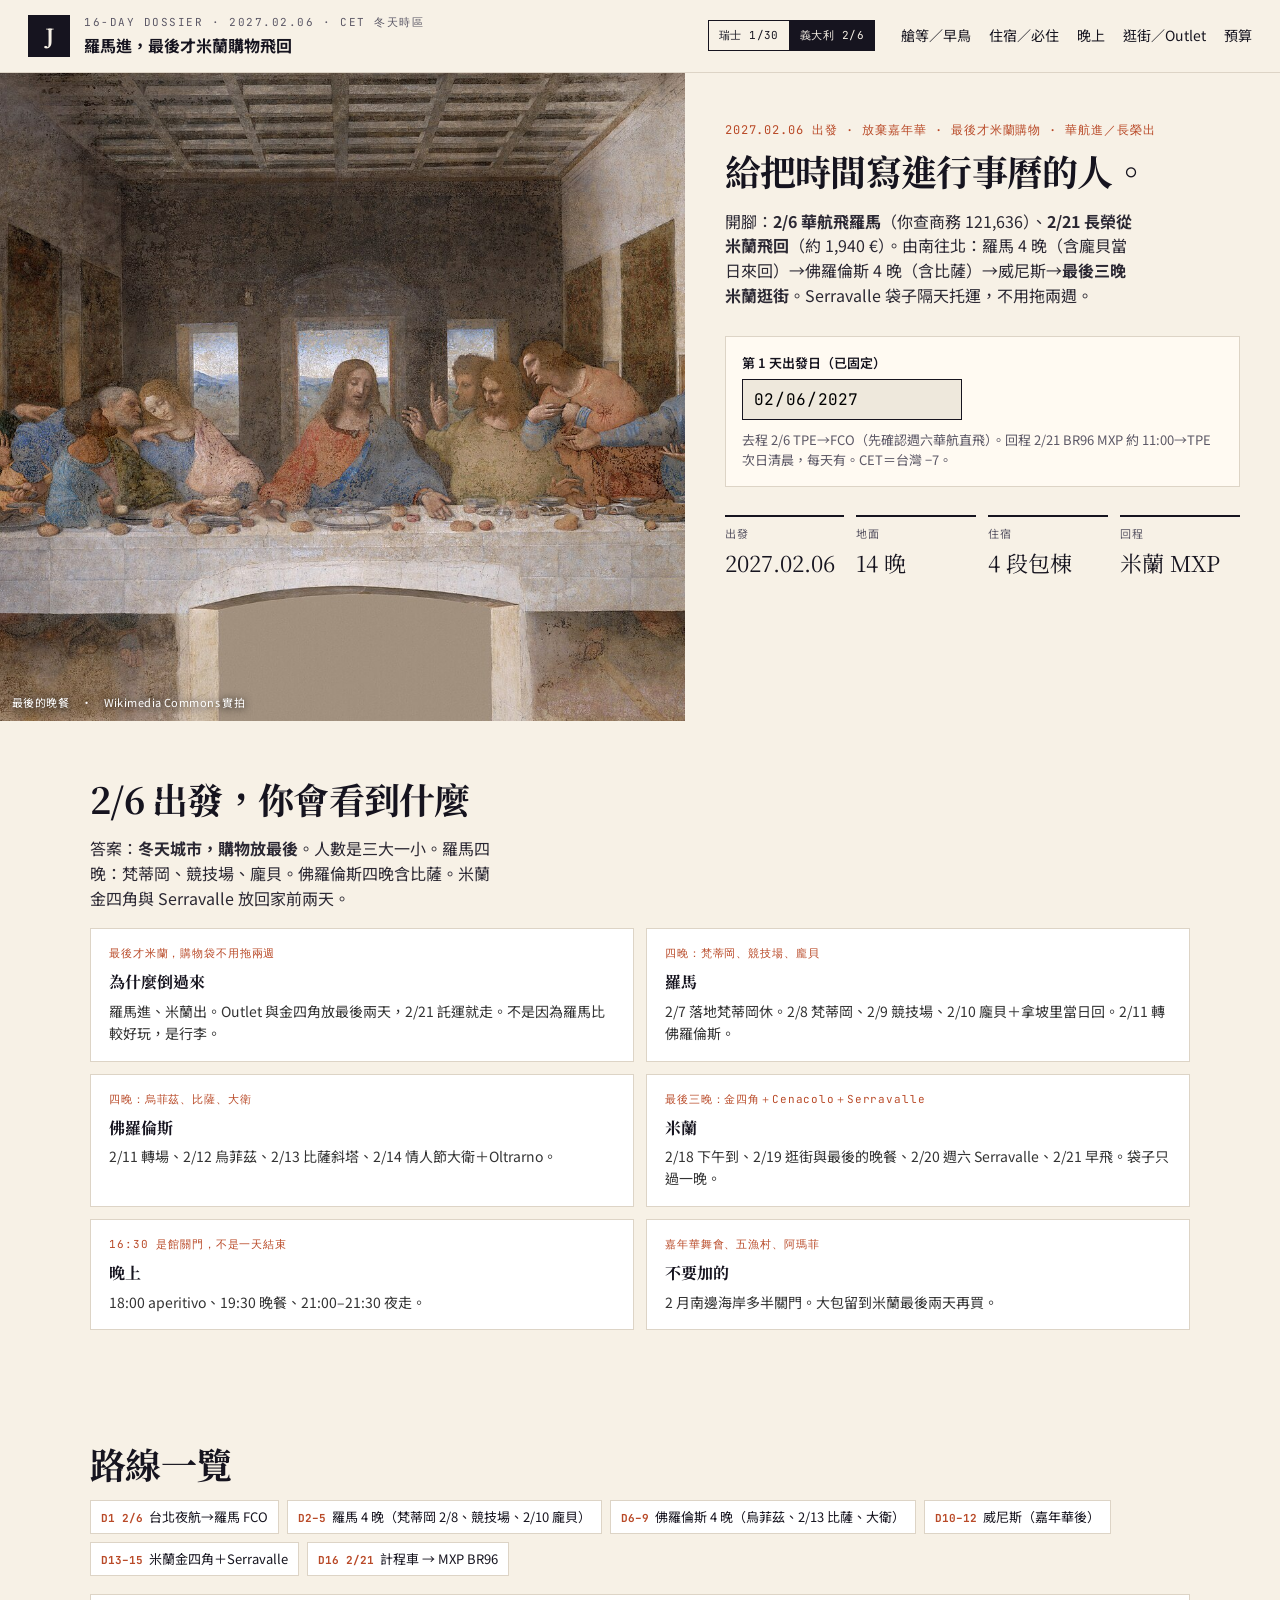
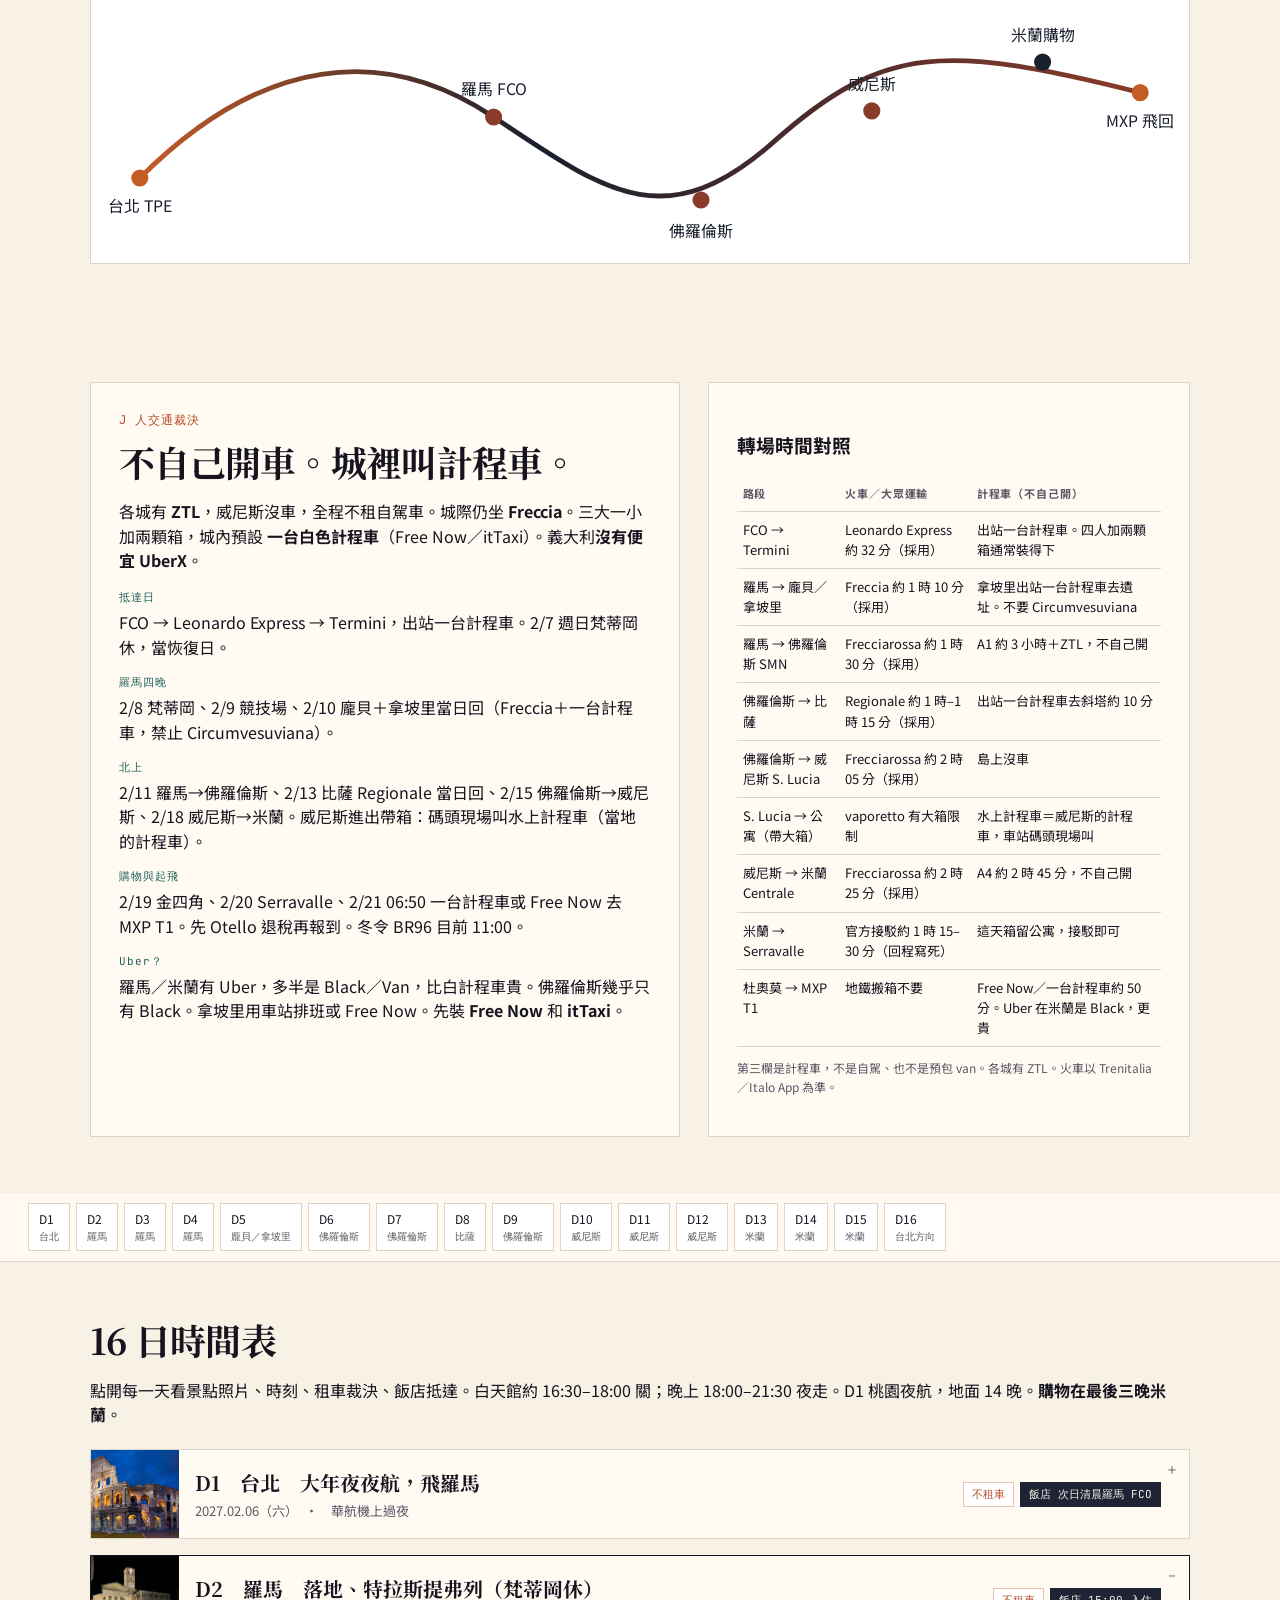
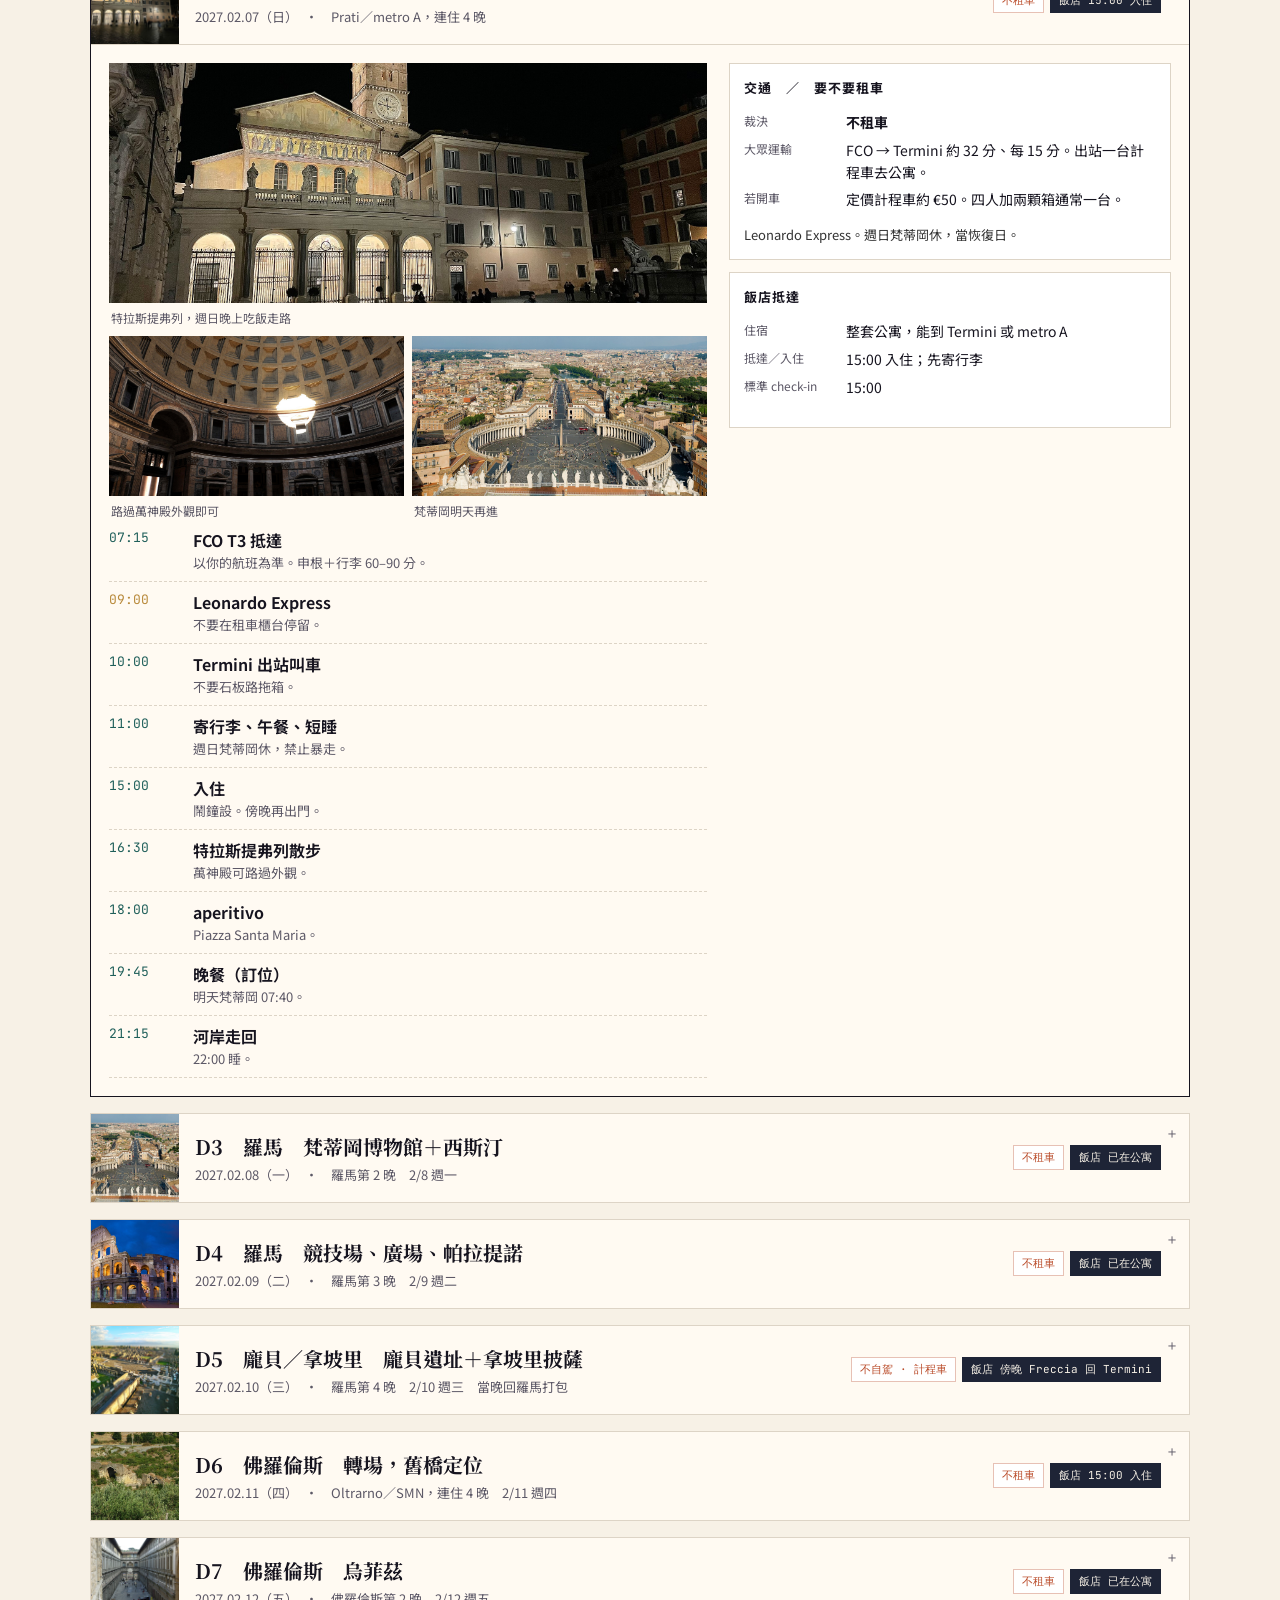
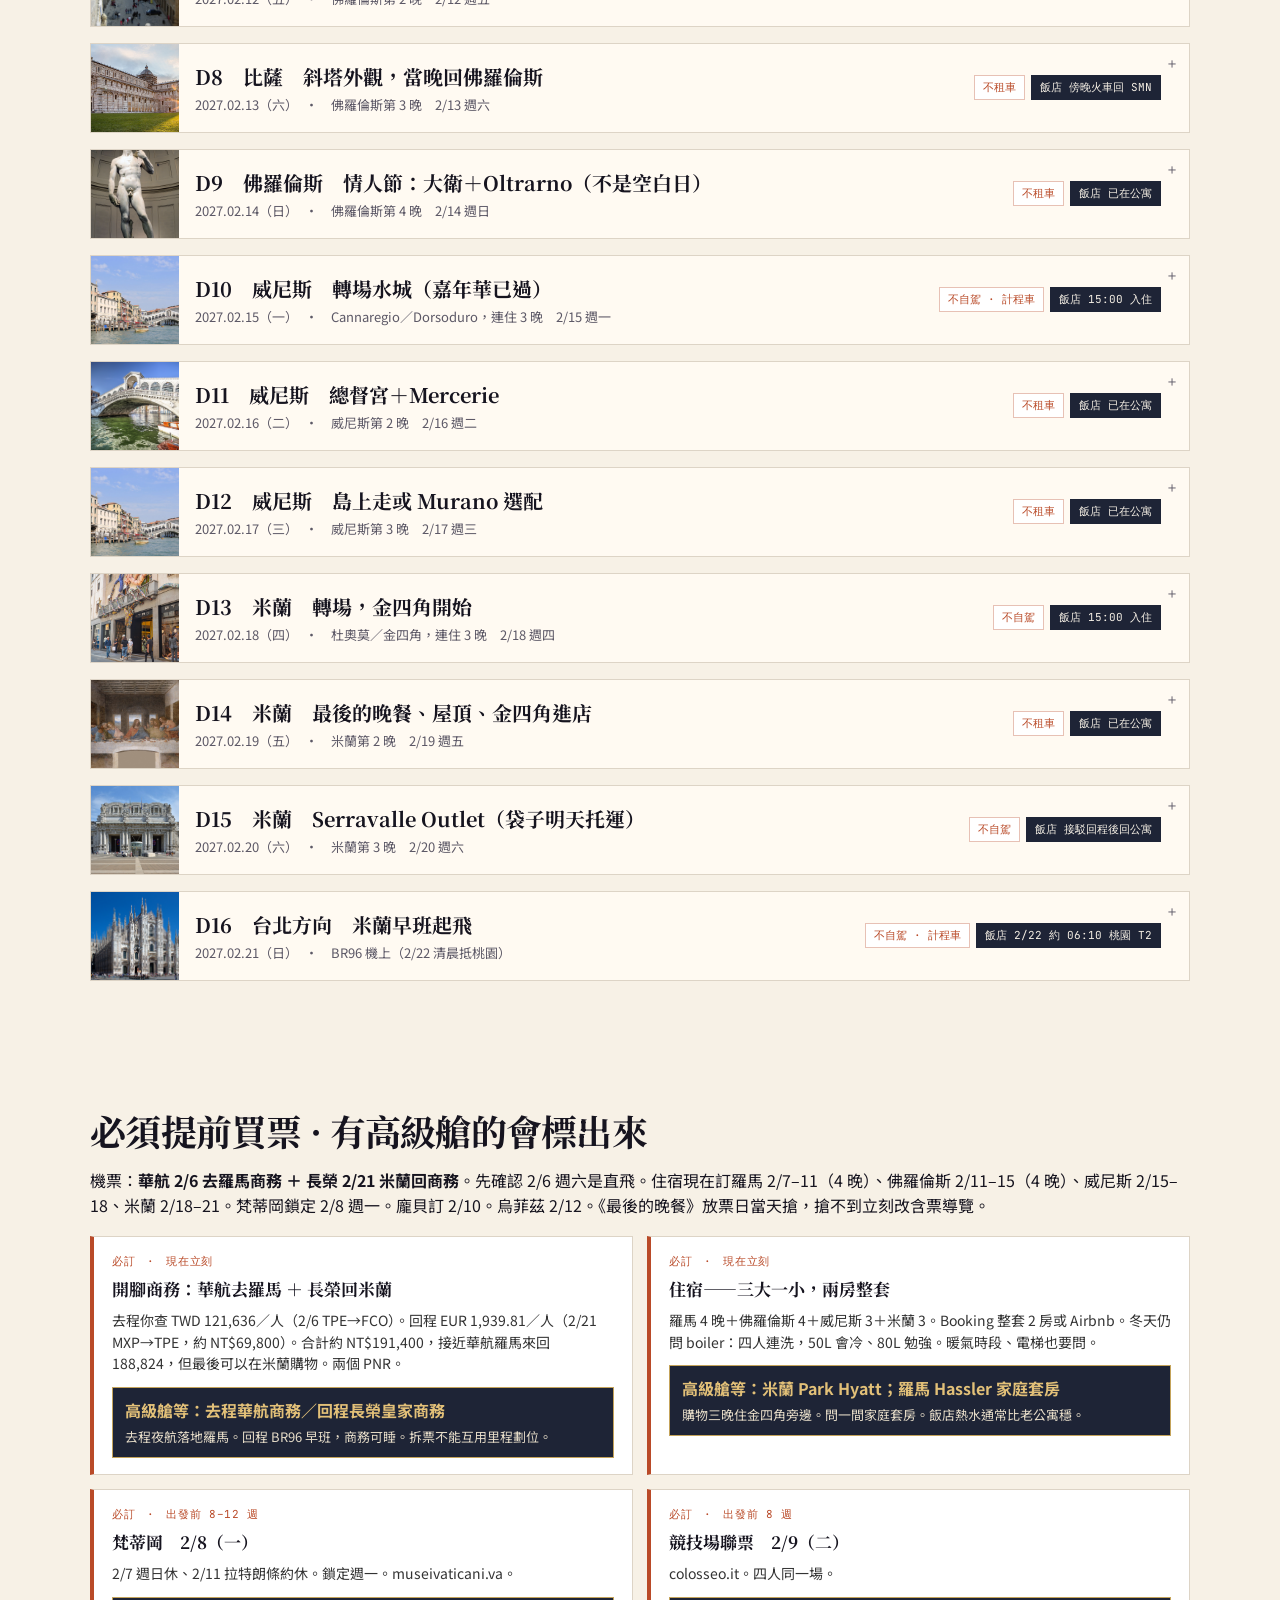
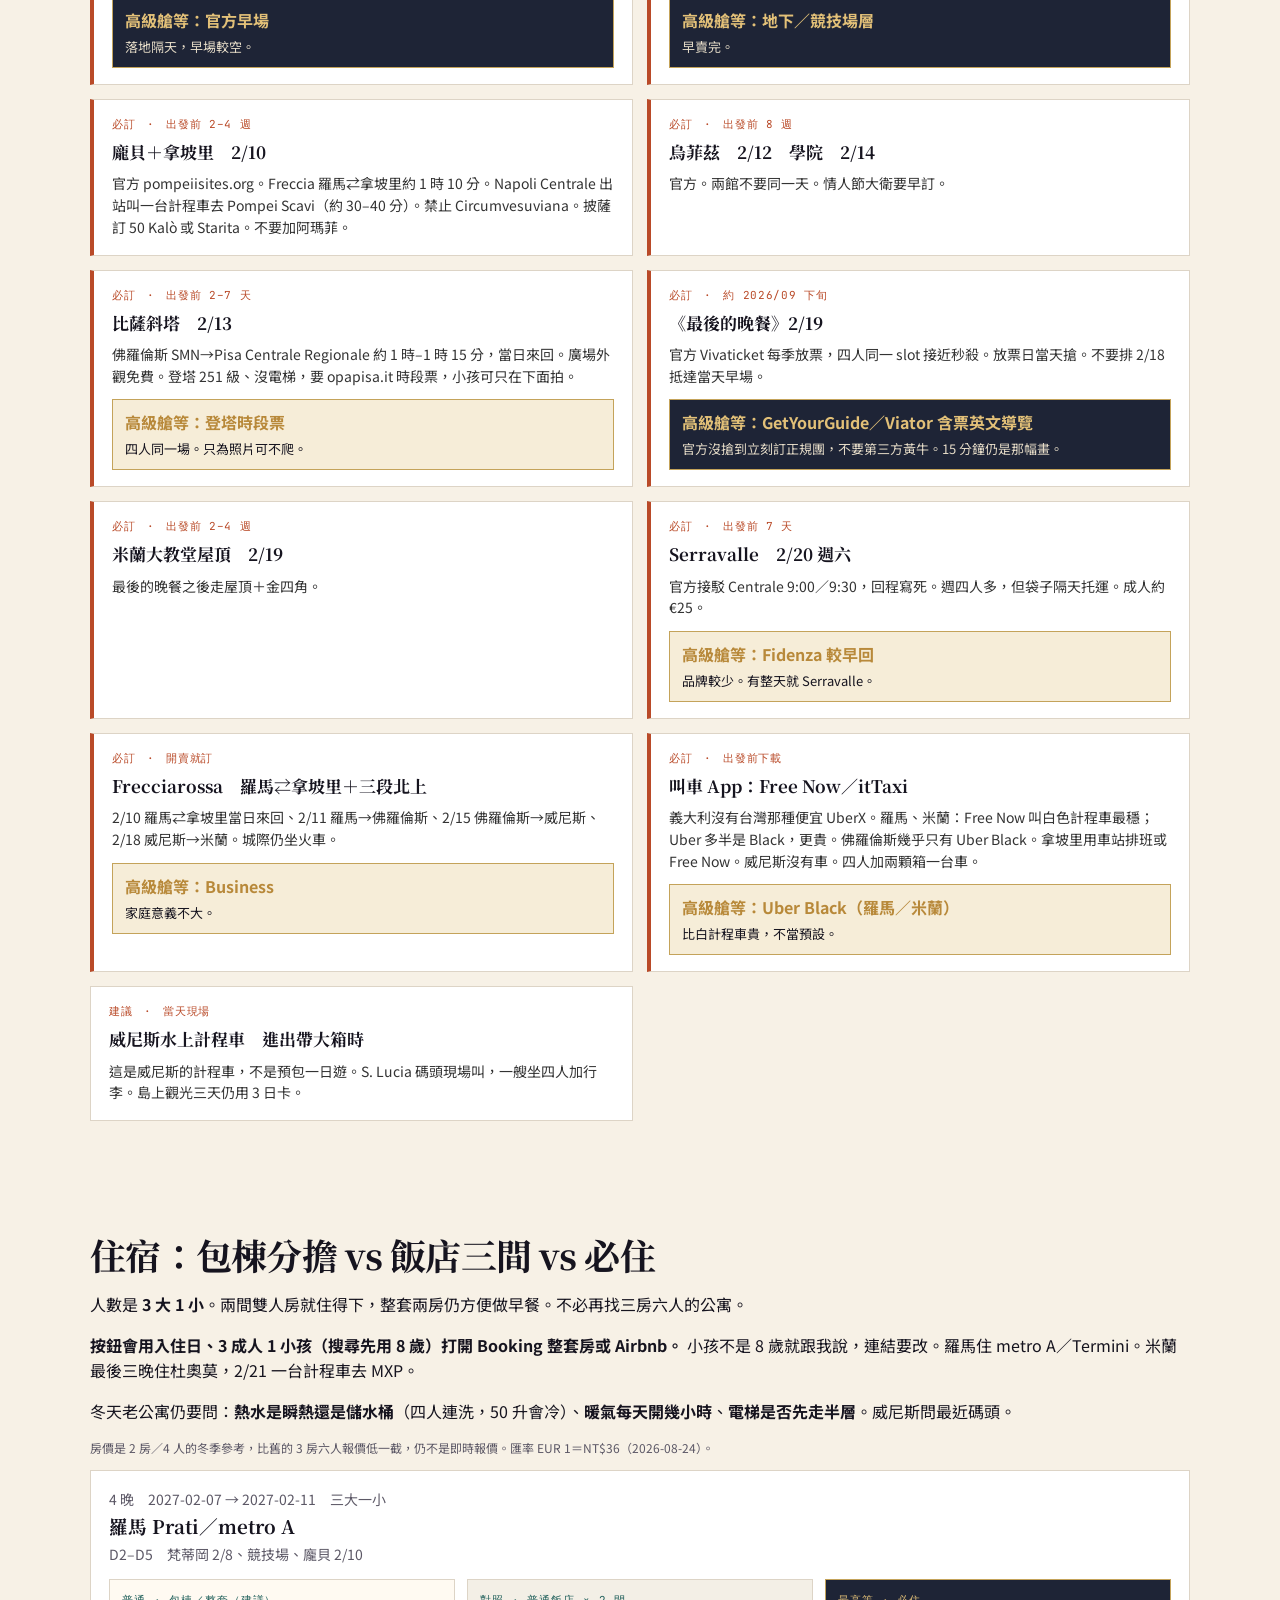
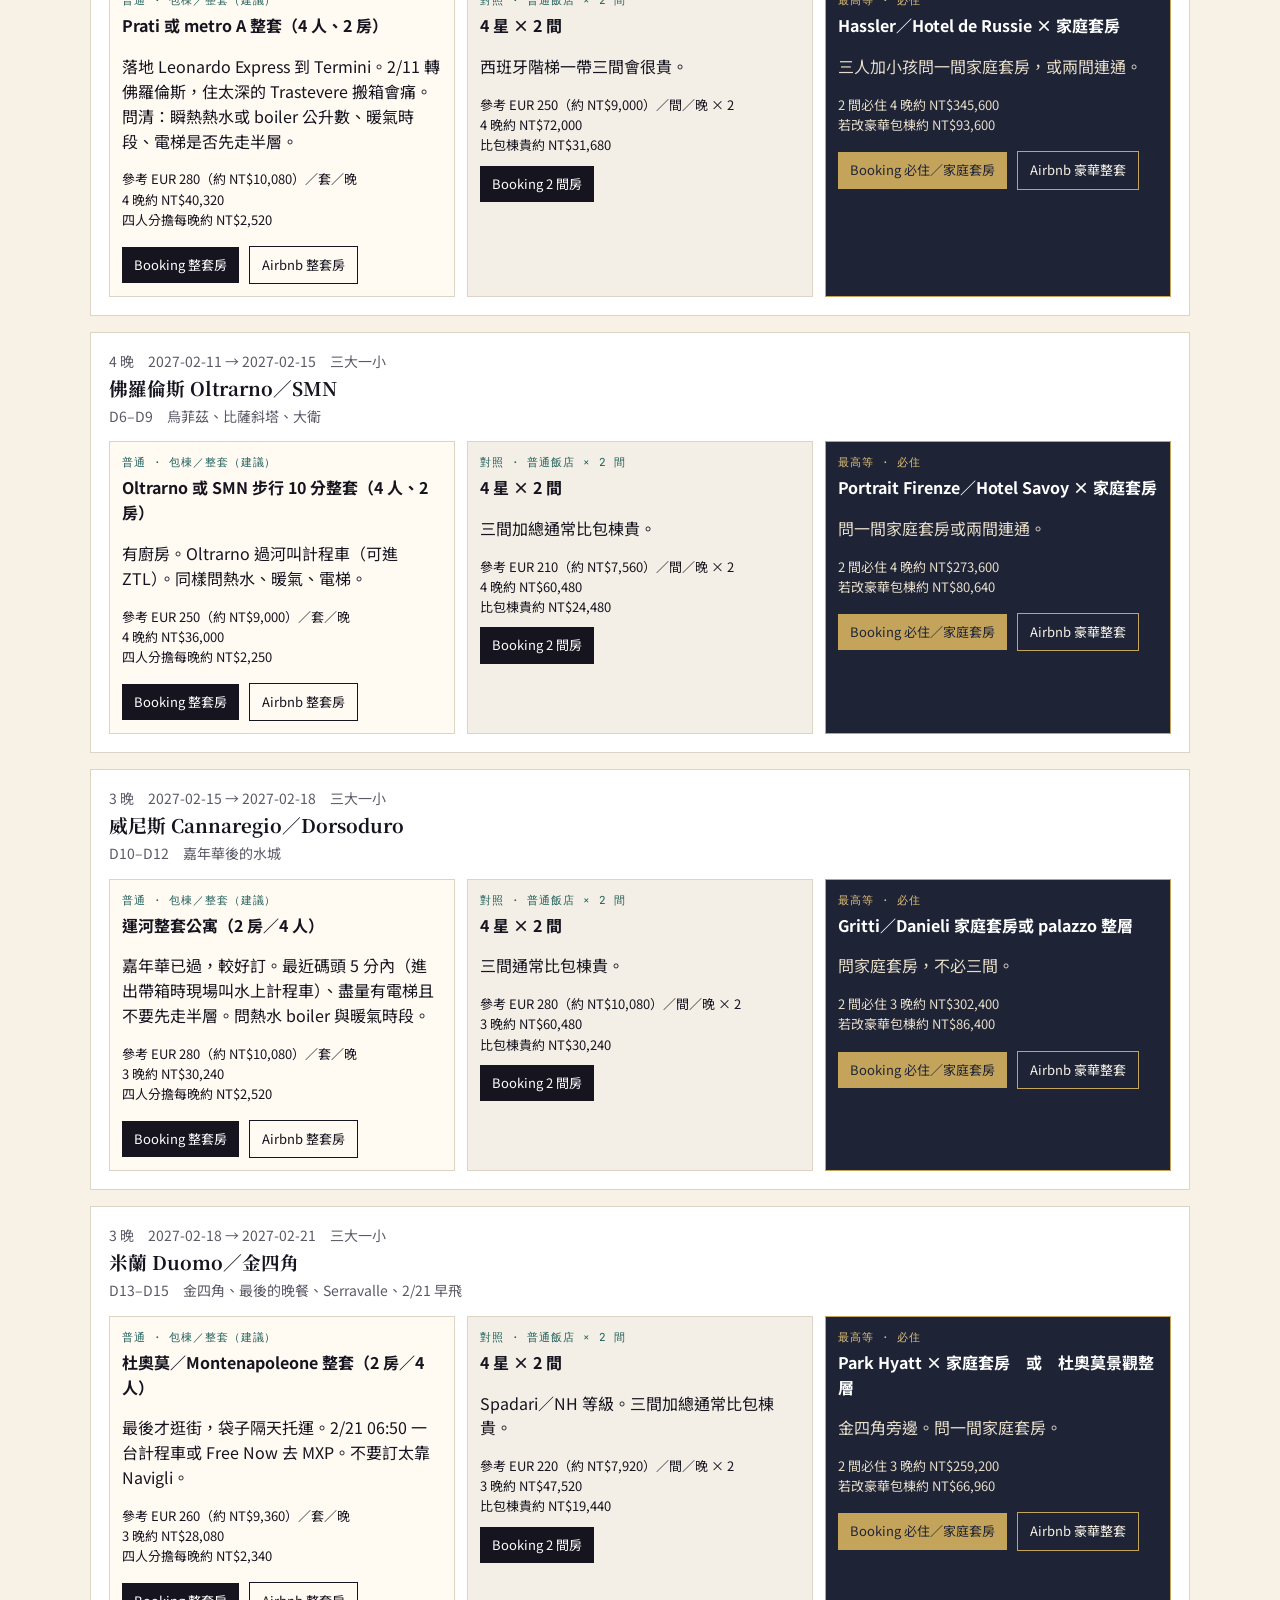
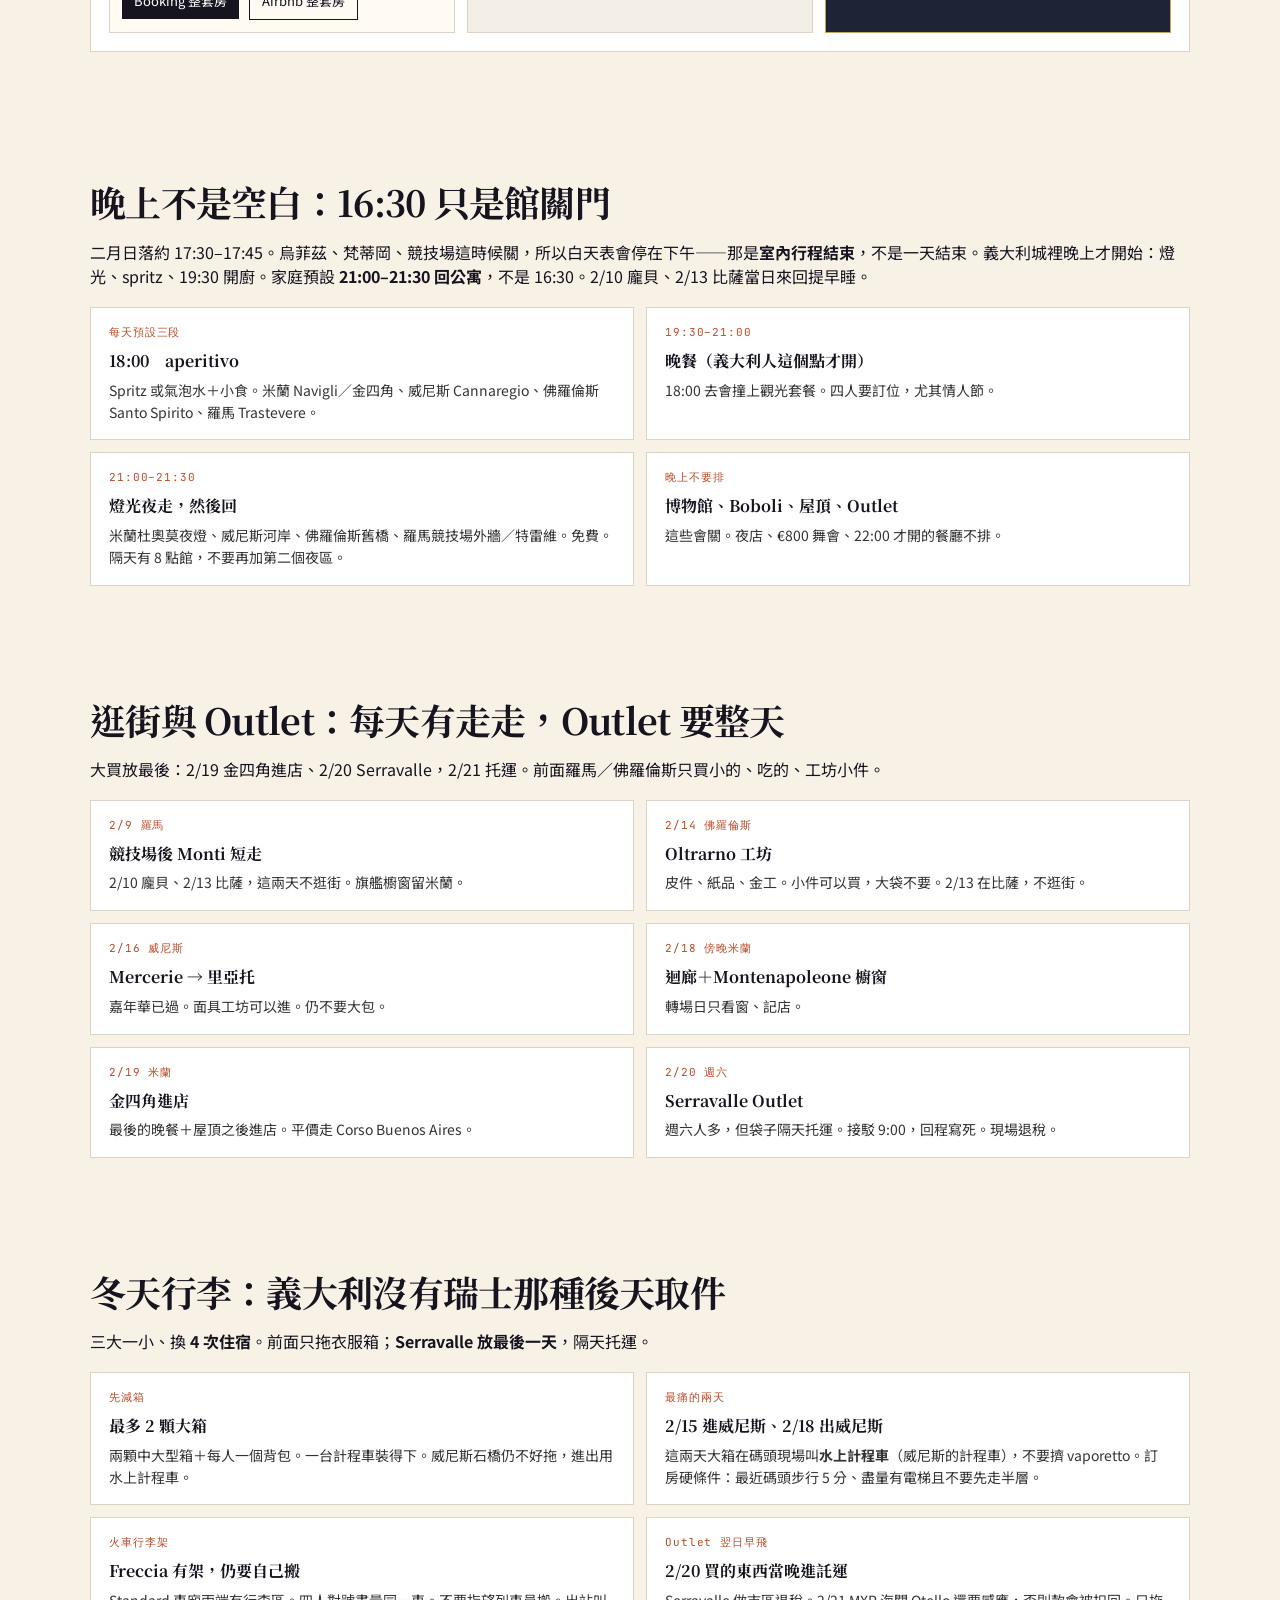
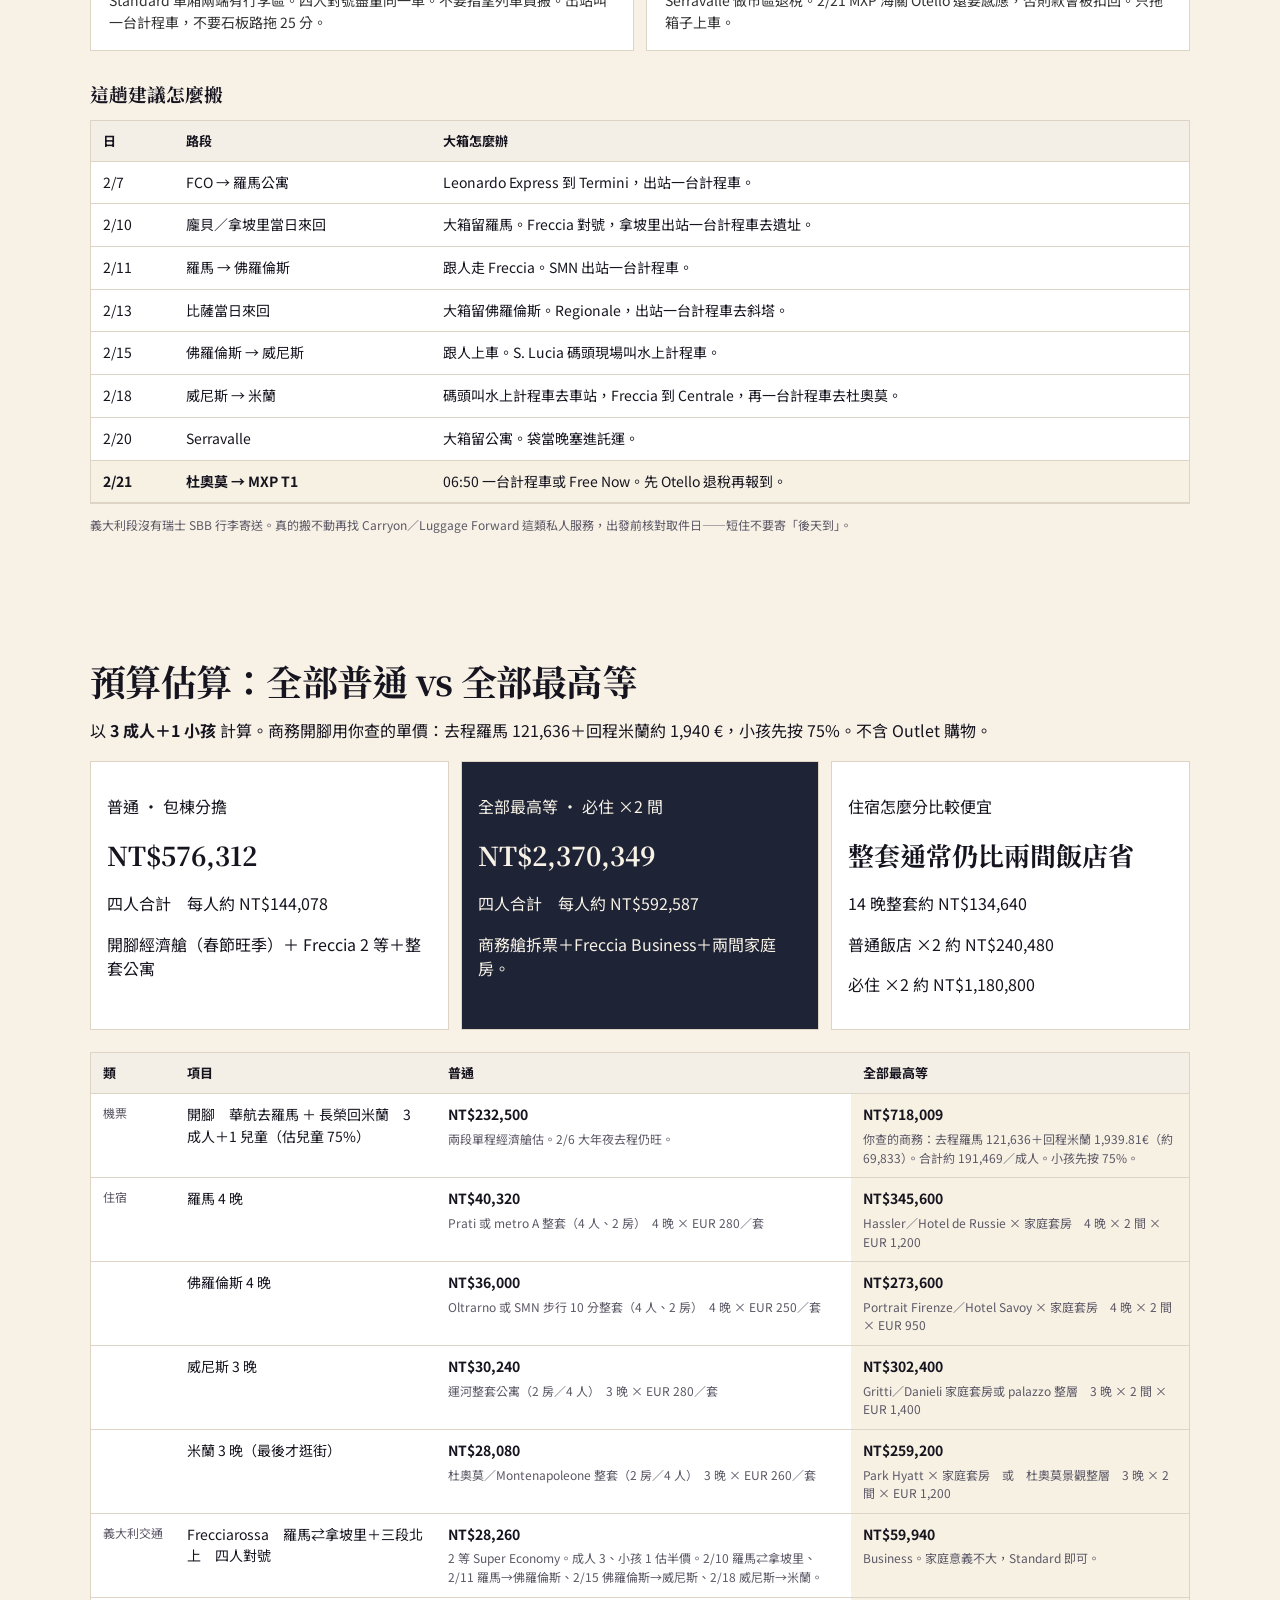
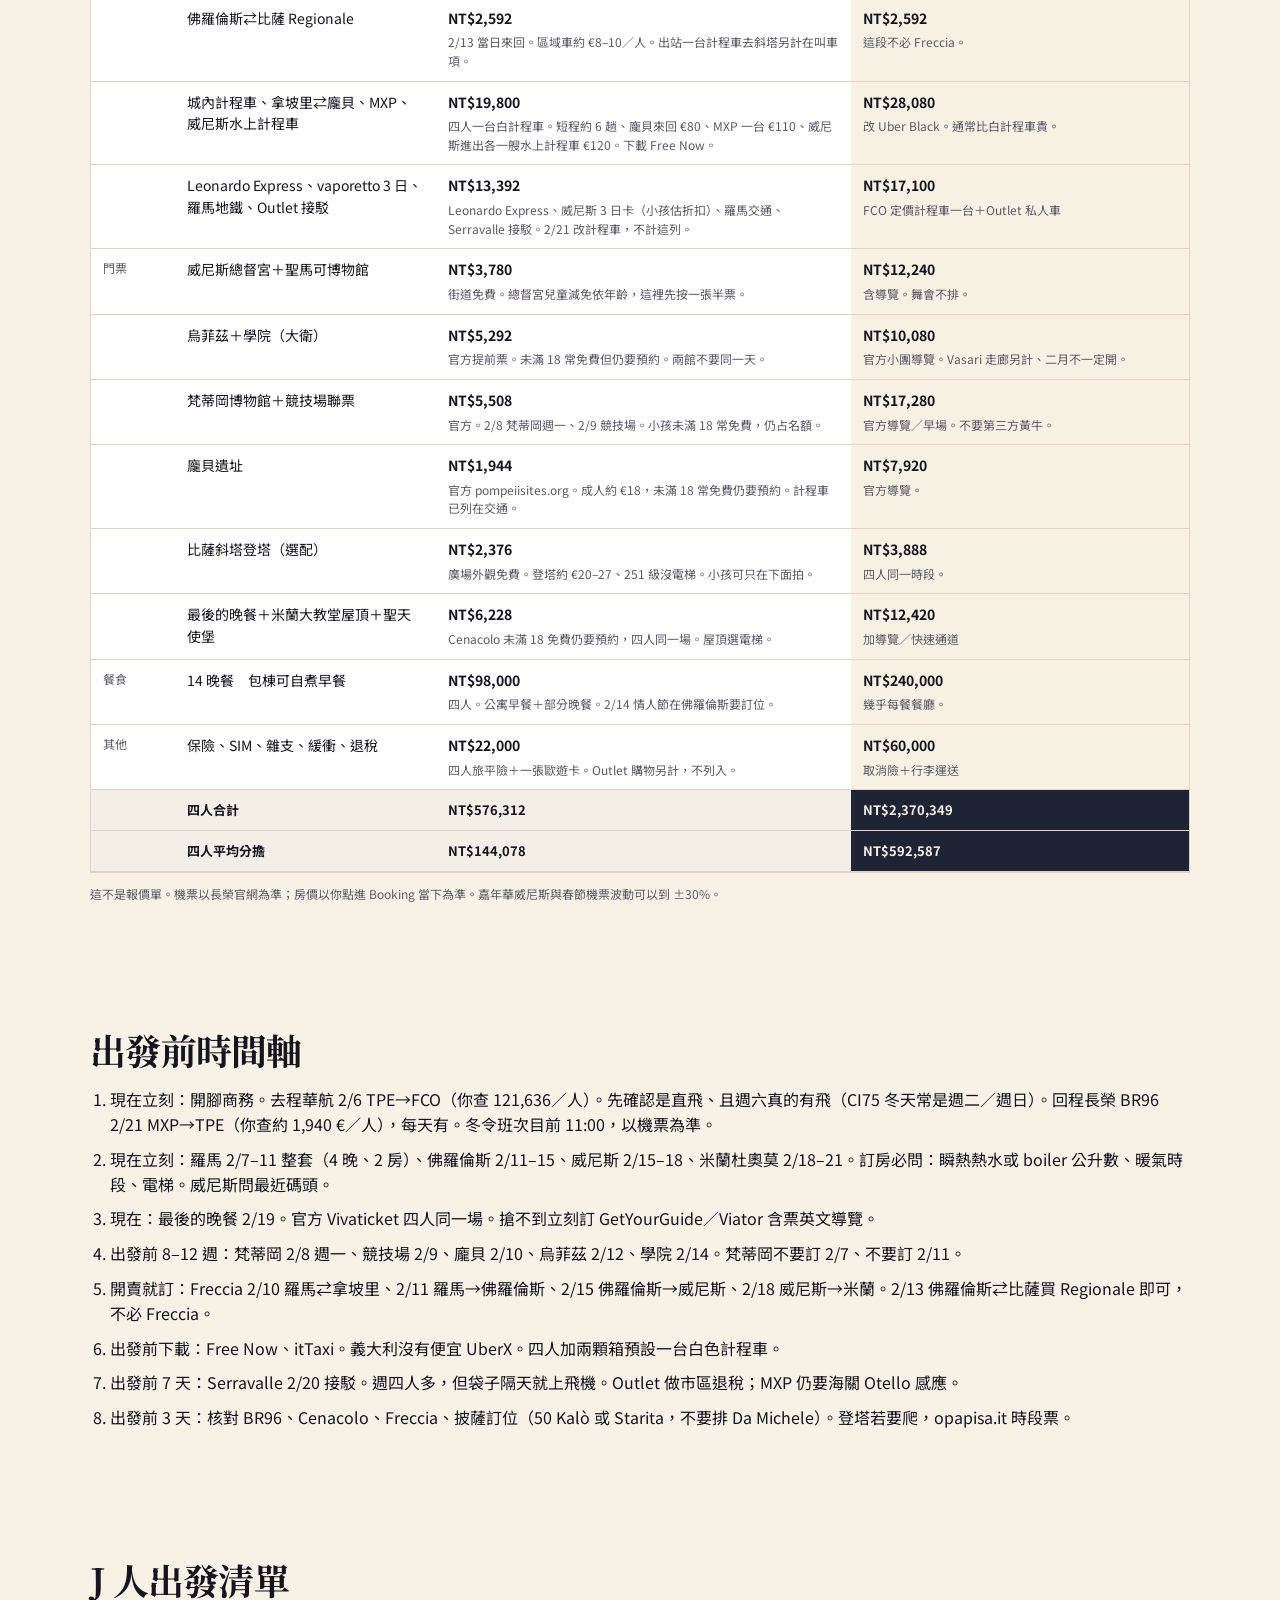
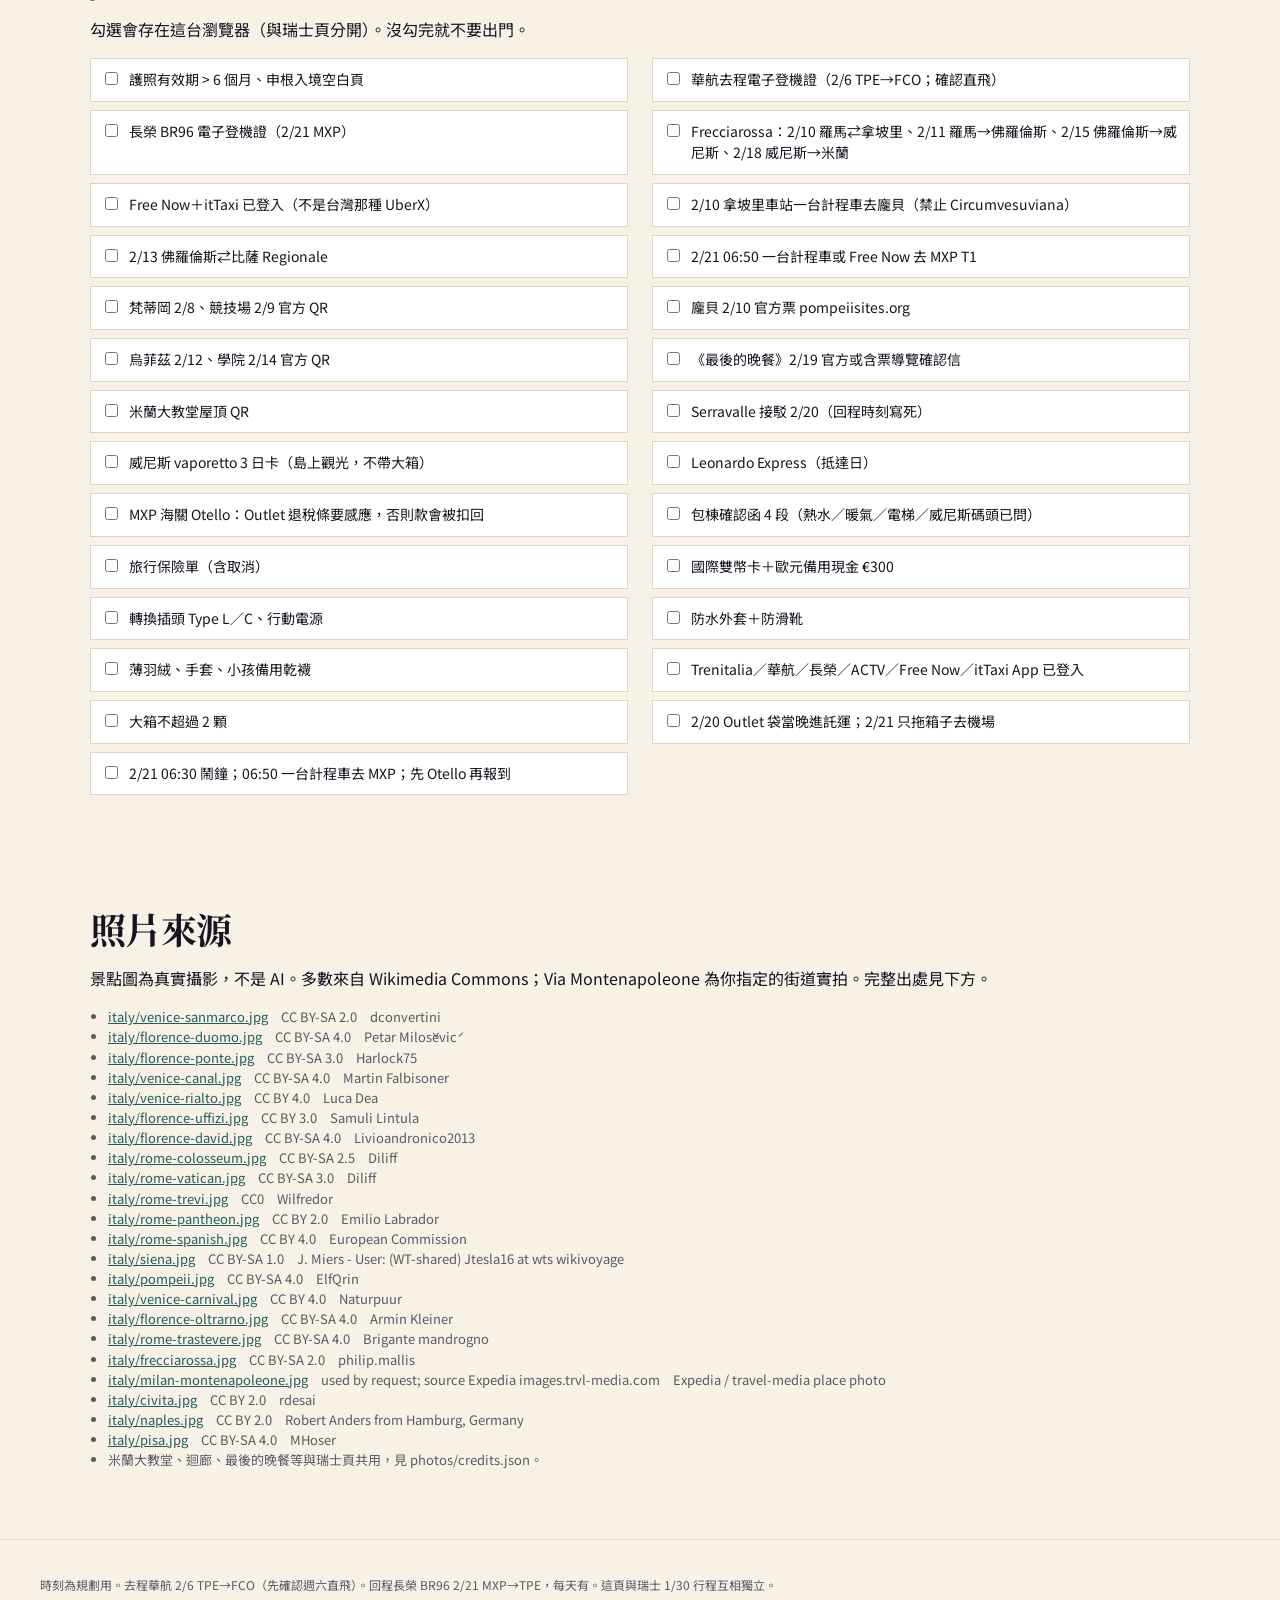
==== commit 82f22542: "Resize the Italy trip for 3 adults and 1 child. Apartments are 2 bedrooms, tickets and trains are pr" ====
--- a/italy.html
+++ b/italy.html
@@ -56,7 +56,7 @@
 
   <section class="season" id="season">
     <h2>2/6 出發，你會看到什麼</h2>
-    <p class="lede">答案：<strong>冬天城市，購物放最後</strong>。不是嘉年華。羅馬四晚：梵蒂岡、競技場、龐貝。佛羅倫斯四晚含比薩斜塔，不再硬湊錫耶納。米蘭金四角與 Serravalle 放回家前兩天。</p>
+    <p class="lede">答案：<strong>冬天城市，購物放最後</strong>。人數是三大一小。羅馬四晚：梵蒂岡、競技場、龐貝。佛羅倫斯四晚含比薩。米蘭金四角與 Serravalle 放回家前兩天。</p>
     <div class="season-grid" id="season-grid"></div>
   </section>
 
@@ -87,12 +87,12 @@
     <div class="verdict-card">
       <p class="kicker">J 人交通裁決</p>
       <h2>不自己開車。城裡叫計程車。</h2>
-      <p>各城有 <strong>ZTL</strong>，威尼斯沒車，全程不租自駕車。城際仍坐 <strong>Freccia</strong>。城內六人加箱預設 <strong>兩台白色計程車</strong>（Free Now／itTaxi）。義大利<strong>沒有台灣那種便宜 UberX</strong>。</p>
+      <p>各城有 <strong>ZTL</strong>，威尼斯沒車，全程不租自駕車。城際仍坐 <strong>Freccia</strong>。三大一小加兩顆箱，城內預設 <strong>一台白色計程車</strong>（Free Now／itTaxi）。義大利<strong>沒有便宜 UberX</strong>。</p>
       <ul class="verdict-list">
-        <li><span>抵達日</span>FCO → Leonardo Express → Termini，出站兩台計程車。2/7 週日梵蒂岡休，當恢復日。</li>
-        <li><span>羅馬四晚</span>2/8 梵蒂岡、2/9 競技場、2/10 龐貝＋拿坡里當日回（Freccia＋車站計程車，禁止 Circumvesuviana）。天空之城拿掉。</li>
+        <li><span>抵達日</span>FCO → Leonardo Express → Termini，出站一台計程車。2/7 週日梵蒂岡休，當恢復日。</li>
+        <li><span>羅馬四晚</span>2/8 梵蒂岡、2/9 競技場、2/10 龐貝＋拿坡里當日回（Freccia＋一台計程車，禁止 Circumvesuviana）。</li>
         <li><span>北上</span>2/11 羅馬→佛羅倫斯、2/13 比薩 Regionale 當日回、2/15 佛羅倫斯→威尼斯、2/18 威尼斯→米蘭。威尼斯進出帶箱：碼頭現場叫水上計程車（當地的計程車）。</li>
-        <li><span>購物與起飛</span>2/19 金四角、2/20 Serravalle、2/21 06:50 兩台計程車或 Free Now 去 MXP T1。先 Otello 退稅再報到。冬令 BR96 目前 11:00。</li>
+        <li><span>購物與起飛</span>2/19 金四角、2/20 Serravalle、2/21 06:50 一台計程車或 Free Now 去 MXP T1。先 Otello 退稅再報到。冬令 BR96 目前 11:00。</li>
         <li><span>Uber？</span>羅馬／米蘭有 Uber，多半是 Black／Van，比白計程車貴。佛羅倫斯幾乎只有 Black。拿坡里用車站排班或 Free Now。先裝 <strong>Free Now</strong> 和 <strong>itTaxi</strong>。</li>
       </ul>
     </div>
@@ -126,10 +126,10 @@
 
   <section class="hotels" id="hotels">
     <h2>住宿：包棟分擔 vs 飯店三間 vs 必住</h2>
-    <p>人數 <strong>4 大 2 小</strong>。六人開三間雙人房通常比 <strong>包棟／整套公寓</strong> 貴一截，還不能自己做早餐。超豪 palazzo 三間總統套房不要看，那是另一個預算。</p>
-    <p><strong>按鈕會用你們的入住日、4 成人 2 小孩打開 Booking 整套房或 Airbnb。</strong> 羅馬住 metro A／Termini，連住 4 晚。米蘭最後三晚住杜奧莫，2/21 兩台計程車去 MXP。</p>
-    <p>冬天老公寓三件硬傷，訂之前問房東：<strong>熱水是瞬熱還是 50–80L 儲水桶</strong>（六人連洗會冷）、<strong>暖氣每天開幾小時、限溫約 19–20°C</strong>（問有沒有備援暖氣機與厚毯）、<strong>電梯尺寸與是否先走半層</strong>。威尼斯還要問最近碼頭。</p>
-    <p class="fine">參考價為 2026-08 冬季／嘉年華行情（整套／晚，含典型清潔費攤提）。匯率 EUR 1＝NT$36。小孩假設 6–15 歲。</p>
+    <p>人數是 <strong>3 大 1 小</strong>。兩間雙人房就住得下，整套兩房仍方便做早餐。不必再找三房六人的公寓。</p>
+    <p><strong>按鈕會用入住日、3 成人 1 小孩（搜尋先用 8 歲）打開 Booking 整套房或 Airbnb。</strong> 小孩不是 8 歲就跟我說，連結要改。羅馬住 metro A／Termini。米蘭最後三晚住杜奧莫，2/21 一台計程車去 MXP。</p>
+    <p>冬天老公寓仍要問：<strong>熱水是瞬熱還是儲水桶</strong>（四人連洗，50 升會冷）、<strong>暖氣每天開幾小時</strong>、<strong>電梯是否先走半層</strong>。威尼斯問最近碼頭。</p>
+    <p class="fine">房價是 2 房／4 人的冬季參考，比舊的 3 房六人報價低一截，仍不是即時報價。匯率 EUR 1＝NT$36（2026-08-24）。</p>
     <div id="hotel-list"></div>
   </section>
 
@@ -145,7 +145,7 @@
       <article class="season-card">
         <p class="tag">19:30–21:00</p>
         <h3>晚餐（義大利人這個點才開）</h3>
-        <p>18:00 去會撞上觀光套餐。六人要訂位，尤其情人節。小孩吃完可以走，大人不必再續攤。</p>
+        <p>18:00 去會撞上觀光套餐。四人要訂位，尤其情人節。</p>
       </article>
       <article class="season-card">
         <p class="tag">21:00–21:30</p>
@@ -155,7 +155,7 @@
       <article class="season-card">
         <p class="tag">晚上不要排</p>
         <h3>博物館、Boboli、屋頂、Outlet</h3>
-        <p>這些會關。夜店、€800 舞會、22:00 才開的餐廳，帶兩個小孩不排。瑞士那趟晚上也短，是因為纜車末班與冰，跟義大利城不一樣。</p>
+        <p>這些會關。夜店、€800 舞會、22:00 才開的餐廳不排。</p>
       </article>
     </div>
   </section>
@@ -199,13 +199,13 @@
 
   <section class="luggage" id="luggage">
     <h2>冬天行李：義大利沒有瑞士那種後天取件</h2>
-    <p>四大兩小、換 <strong>4 次住宿</strong>。前面只拖衣服箱；<strong>Serravalle 放最後一天</strong>，隔天托運，不用扛著逛威尼斯。</p>
+    <p>三大一小、換 <strong>4 次住宿</strong>。前面只拖衣服箱；<strong>Serravalle 放最後一天</strong>，隔天托運。</p>
 
     <div class="season-grid">
       <article class="season-card">
         <p class="tag">先減箱</p>
-        <h3>6 人最多 4 顆大箱</h3>
-        <p>大人共 3–4 顆中大型箱＋每人一個背包。小孩只背小包。威尼斯石橋＋階梯，四輪硬殼比兩輪軟箱更難抬。</p>
+        <h3>最多 2 顆大箱</h3>
+        <p>兩顆中大型箱＋每人一個背包。一台計程車裝得下。威尼斯石橋仍不好拖，進出用水上計程車。</p>
       </article>
       <article class="season-card">
         <p class="tag">最痛的兩天</p>
@@ -215,7 +215,7 @@
       <article class="season-card">
         <p class="tag">火車行李架</p>
         <h3>Freccia 有架，仍要自己搬</h3>
-        <p>Standard 車廂兩端有行李區。六人對號盡量同一車。不要指望列車員搬。羅馬 Termini 出站叫計程車去公寓，不要石板路拖 25 分。</p>
+        <p>Standard 車廂兩端有行李區。四人對號盡量同一車。不要指望列車員搬。出站叫一台計程車，不要石板路拖 25 分。</p>
       </article>
       <article class="season-card">
         <p class="tag">Outlet 翌日早飛</p>
@@ -231,14 +231,14 @@
           <tr><th>日</th><th>路段</th><th>大箱怎麼辦</th></tr>
         </thead>
         <tbody>
-          <tr><td>2/7</td><td>FCO → 羅馬公寓</td><td>Leonardo Express 到 Termini，出站兩台計程車。</td></tr>
-          <tr><td>2/10</td><td>龐貝／拿坡里當日來回</td><td>大箱留羅馬。Freccia 對號，拿坡里出站兩台計程車去遺址。</td></tr>
-          <tr><td>2/11</td><td>羅馬 → 佛羅倫斯</td><td>跟人走 Freccia。SMN 出站兩台計程車。</td></tr>
-          <tr><td>2/13</td><td>比薩當日來回</td><td>大箱留佛羅倫斯。Regionale，出站兩台計程車去斜塔。</td></tr>
+          <tr><td>2/7</td><td>FCO → 羅馬公寓</td><td>Leonardo Express 到 Termini，出站一台計程車。</td></tr>
+          <tr><td>2/10</td><td>龐貝／拿坡里當日來回</td><td>大箱留羅馬。Freccia 對號，拿坡里出站一台計程車去遺址。</td></tr>
+          <tr><td>2/11</td><td>羅馬 → 佛羅倫斯</td><td>跟人走 Freccia。SMN 出站一台計程車。</td></tr>
+          <tr><td>2/13</td><td>比薩當日來回</td><td>大箱留佛羅倫斯。Regionale，出站一台計程車去斜塔。</td></tr>
           <tr><td>2/15</td><td>佛羅倫斯 → 威尼斯</td><td>跟人上車。S. Lucia 碼頭現場叫水上計程車。</td></tr>
-          <tr><td>2/18</td><td>威尼斯 → 米蘭</td><td>碼頭叫水上計程車去車站，Freccia 到 Centrale，再兩台計程車去杜奧莫。</td></tr>
+          <tr><td>2/18</td><td>威尼斯 → 米蘭</td><td>碼頭叫水上計程車去車站，Freccia 到 Centrale，再一台計程車去杜奧莫。</td></tr>
           <tr><td>2/20</td><td>Serravalle</td><td>大箱留公寓。袋當晚塞進託運。</td></tr>
-          <tr class="hi"><td><strong>2/21</strong></td><td><strong>杜奧莫 → MXP T1</strong></td><td>06:50 兩台計程車或 Free Now。先 Otello 退稅再報到。</td></tr>
+          <tr class="hi"><td><strong>2/21</strong></td><td><strong>杜奧莫 → MXP T1</strong></td><td>06:50 一台計程車或 Free Now。先 Otello 退稅再報到。</td></tr>
         </tbody>
       </table>
     </div>
@@ -247,7 +247,7 @@
 
   <section class="budget" id="budget">
     <h2>預算估算：全部普通 vs 全部最高等</h2>
-    <p>以 <strong>4 成人＋2 小孩</strong> 計算。商務開腳用你查的價：去程羅馬 121,636＋回程米蘭約 1,940 €。不含 Outlet 購物。</p>
+    <p>以 <strong>3 成人＋1 小孩</strong> 計算。商務開腳用你查的單價：去程羅馬 121,636＋回程米蘭約 1,940 €，小孩先按 75%。不含 Outlet 購物。</p>
     <div class="budget-summary" id="budget-summary"></div>
     <div class="budget-table-wrap">
       <table class="budget-table">
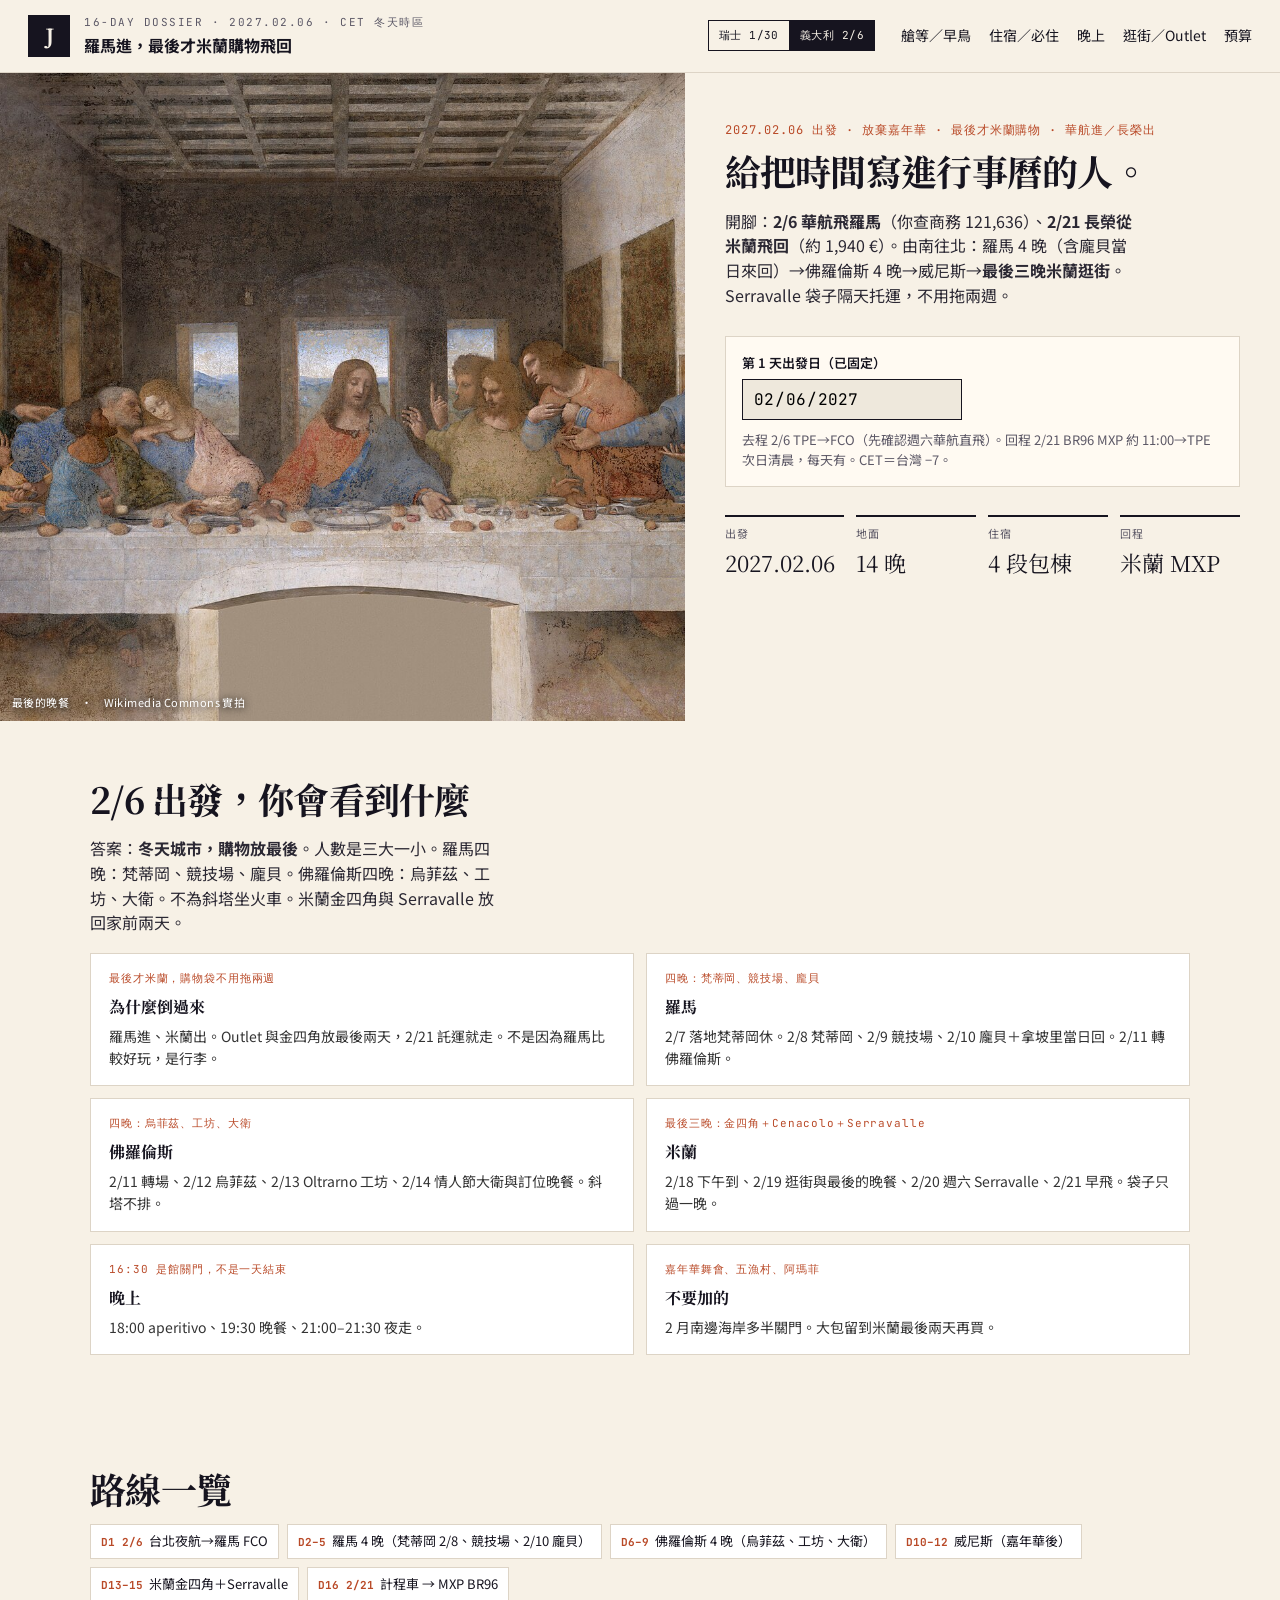
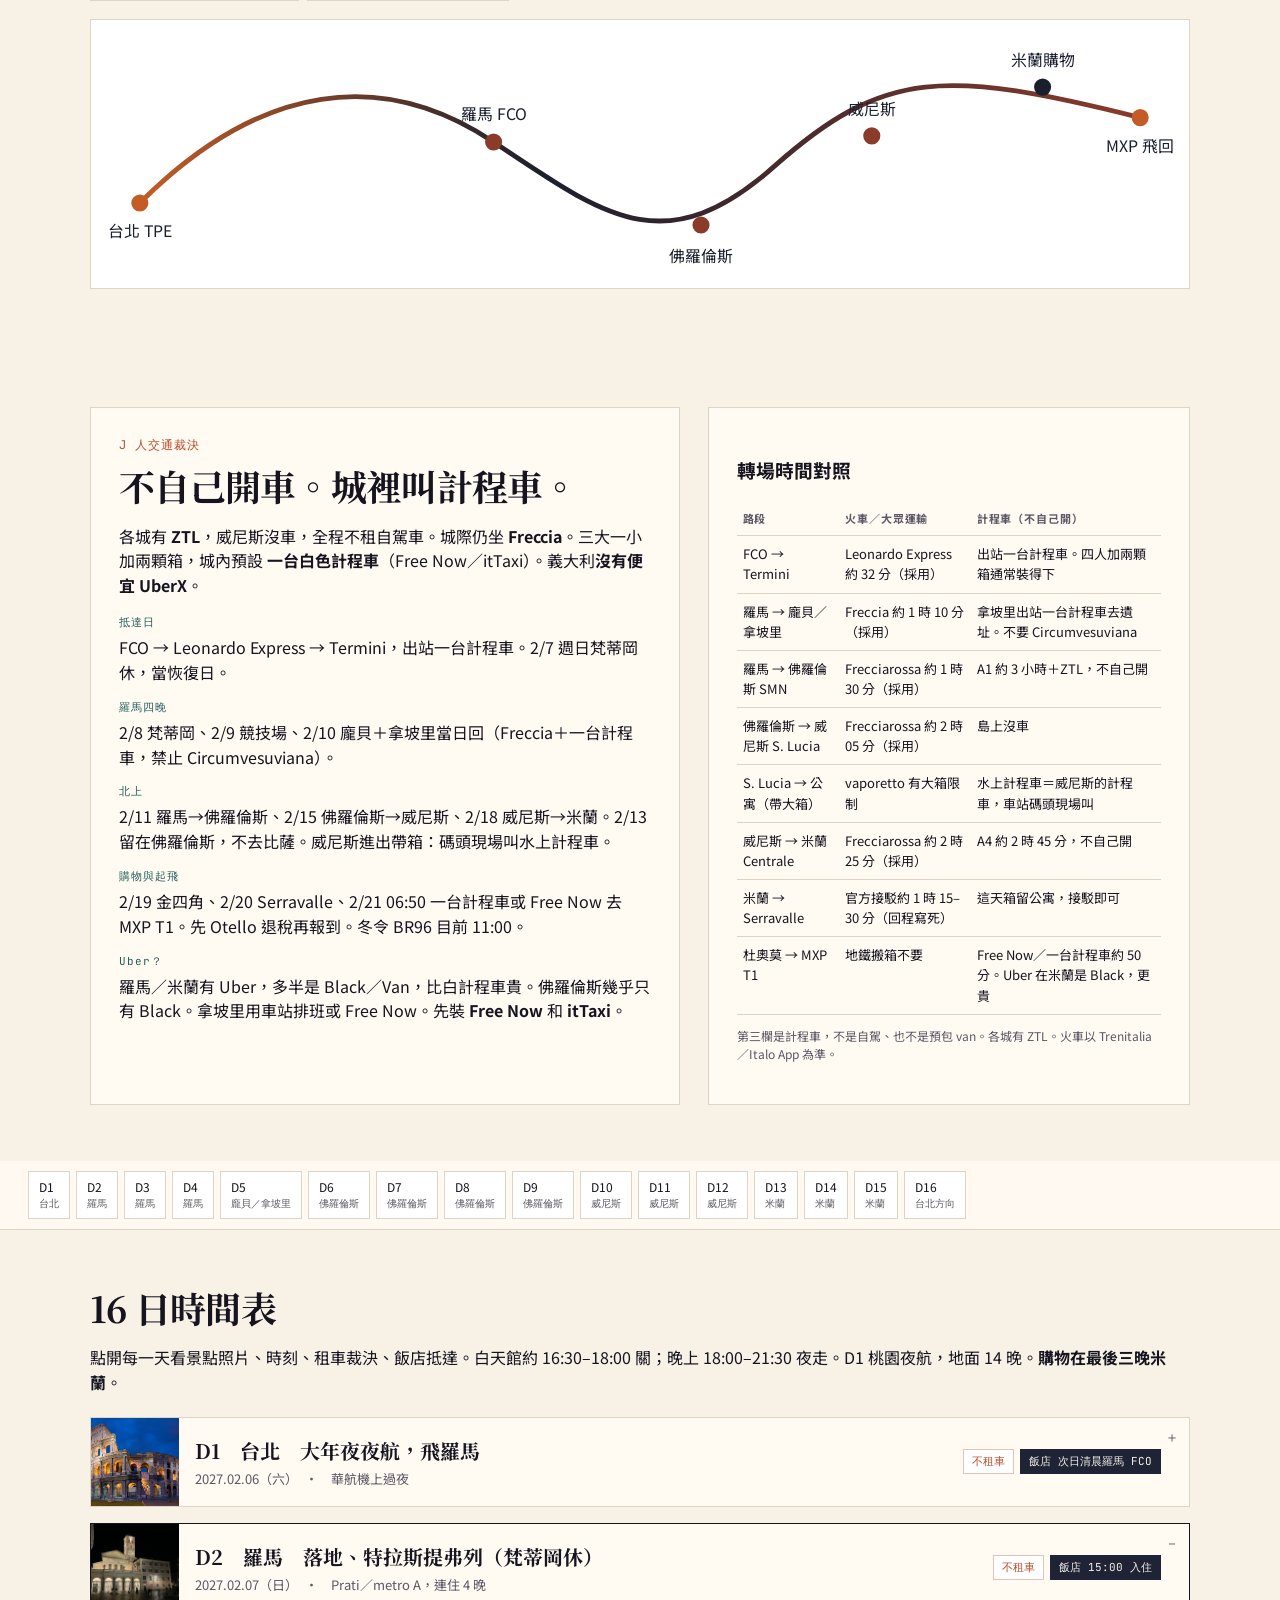
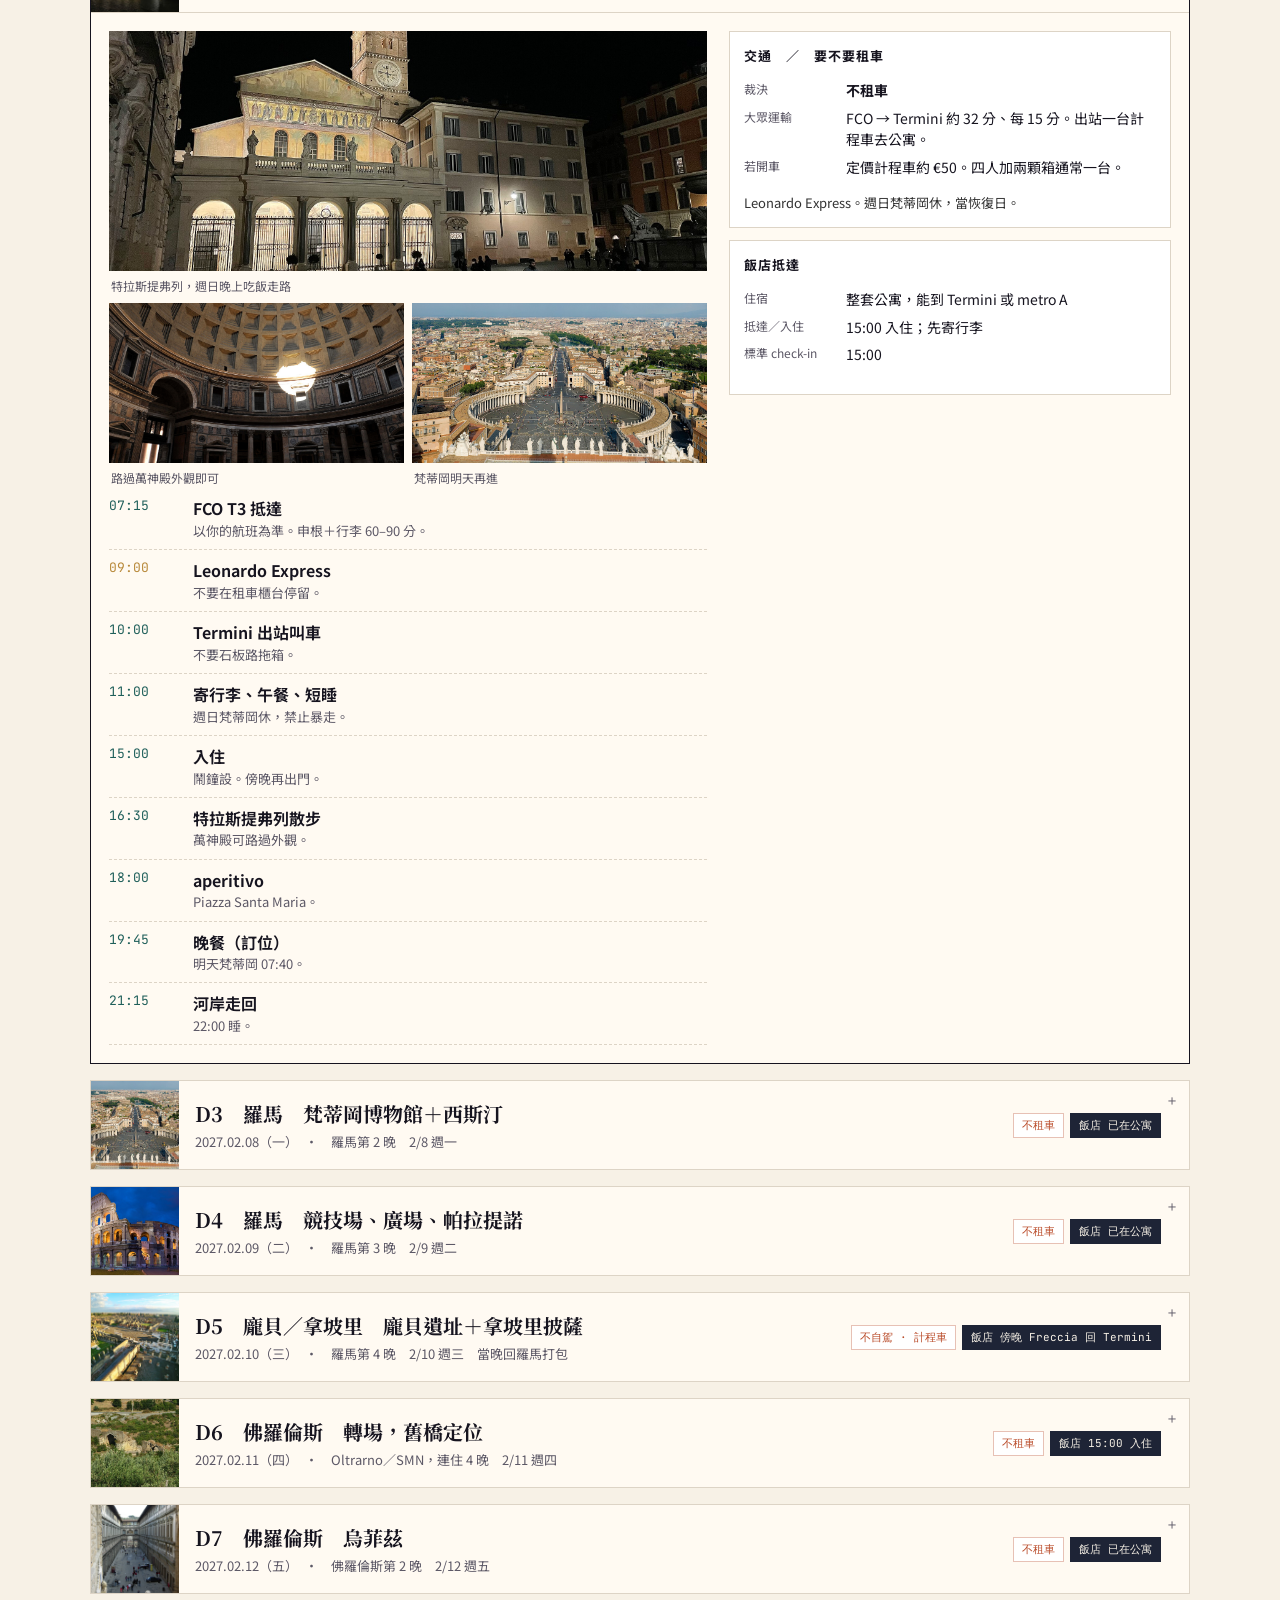
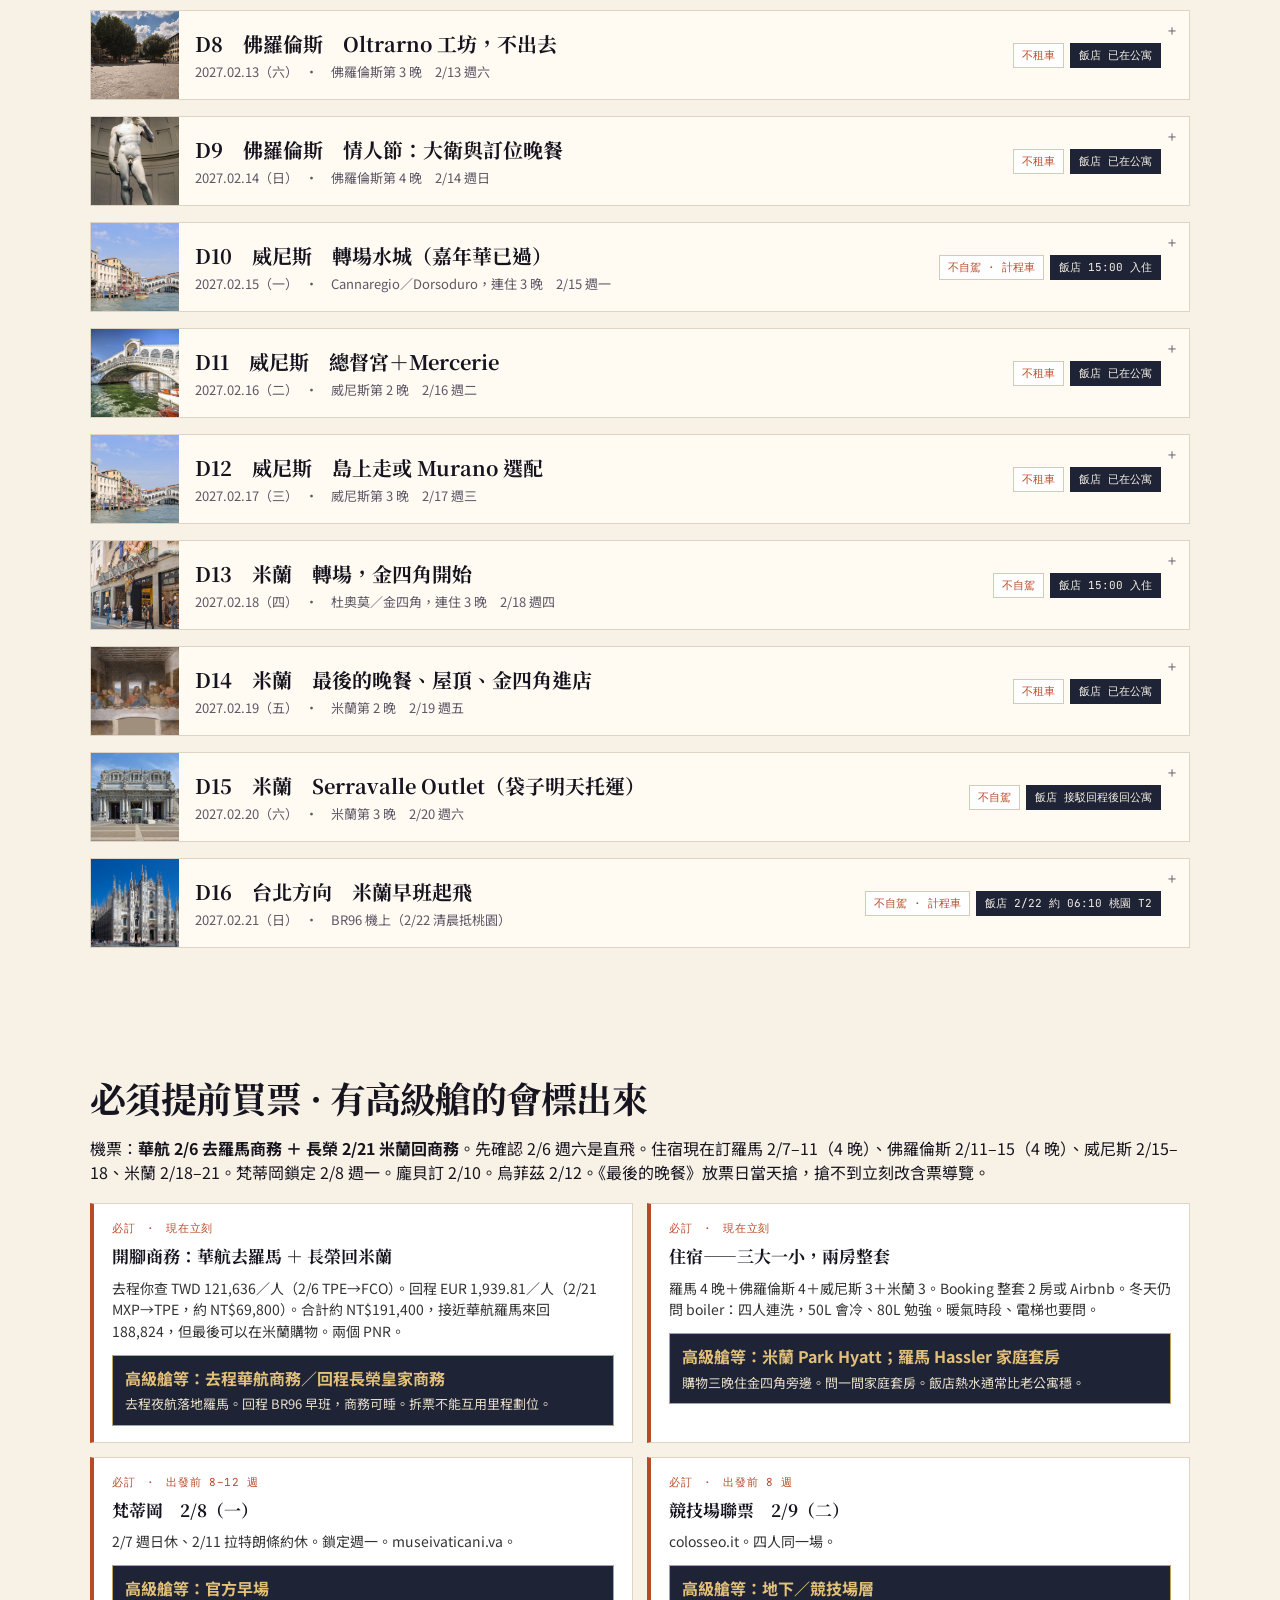
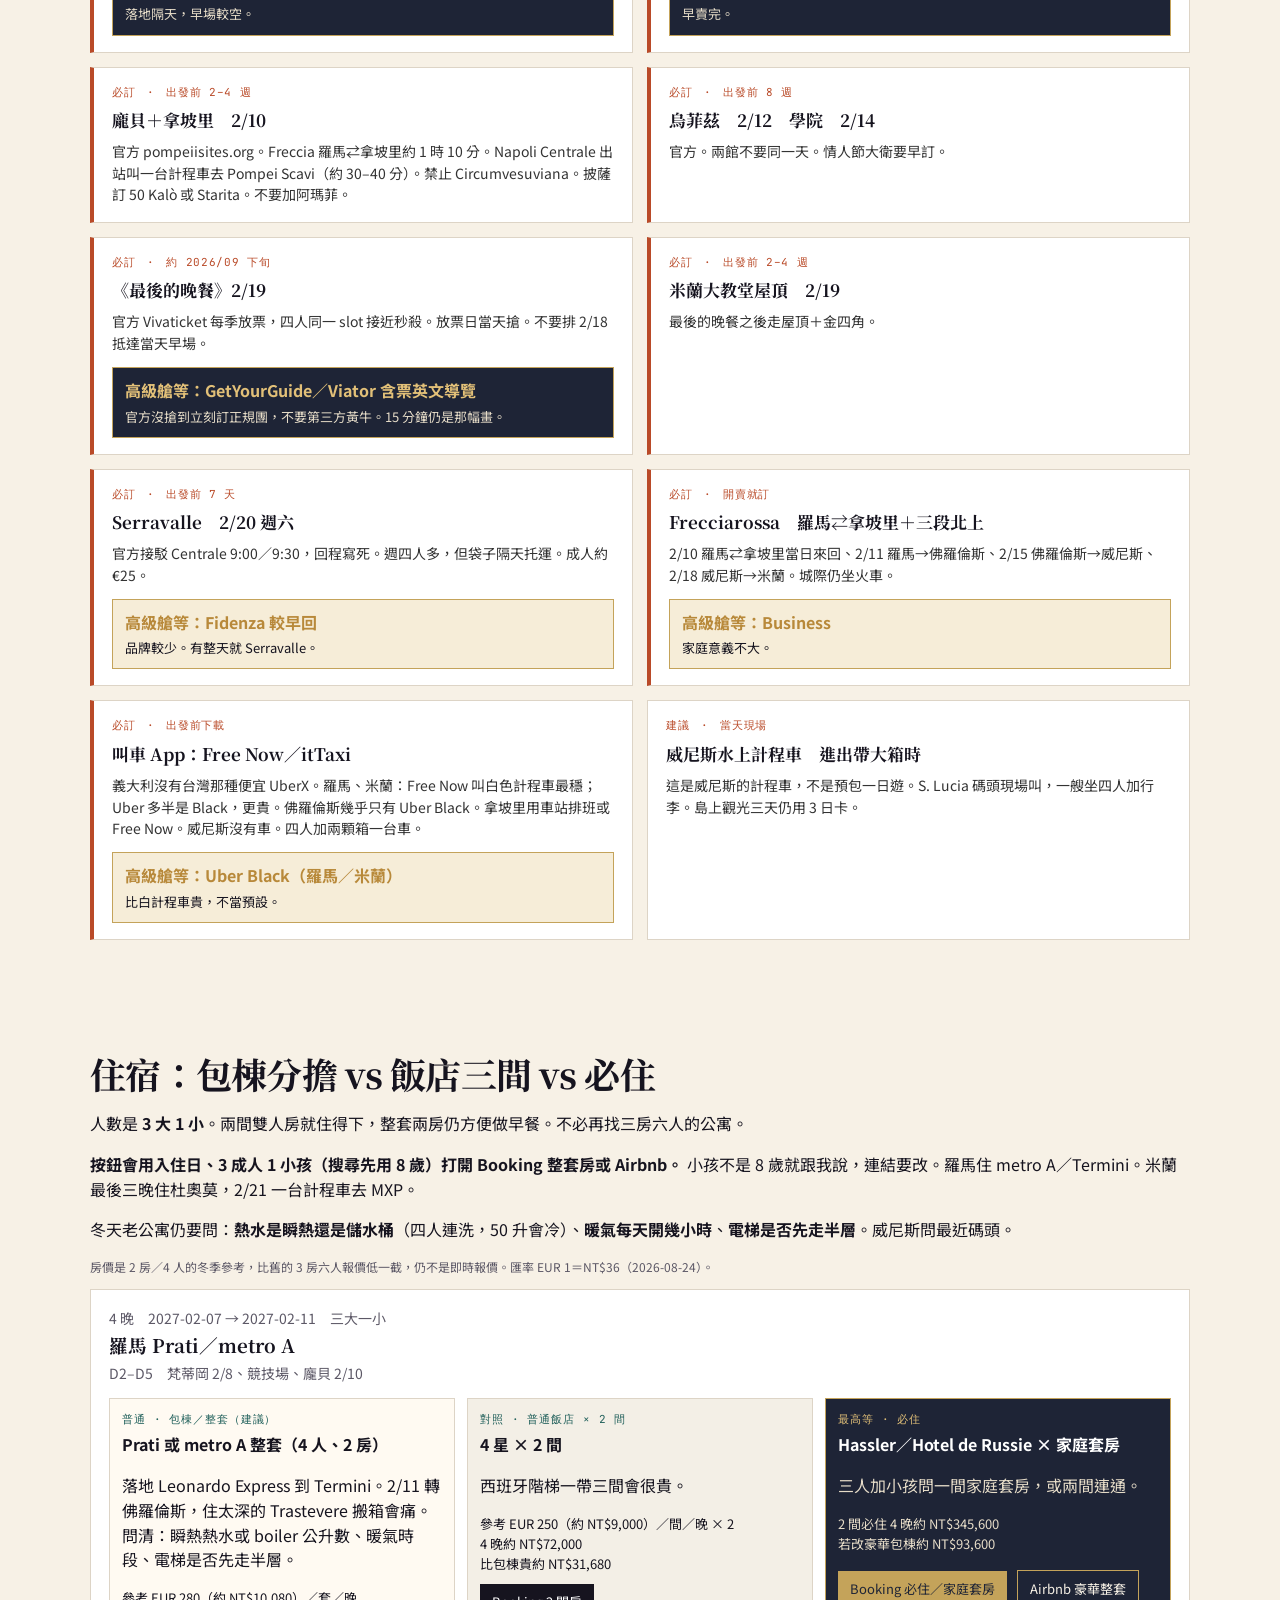
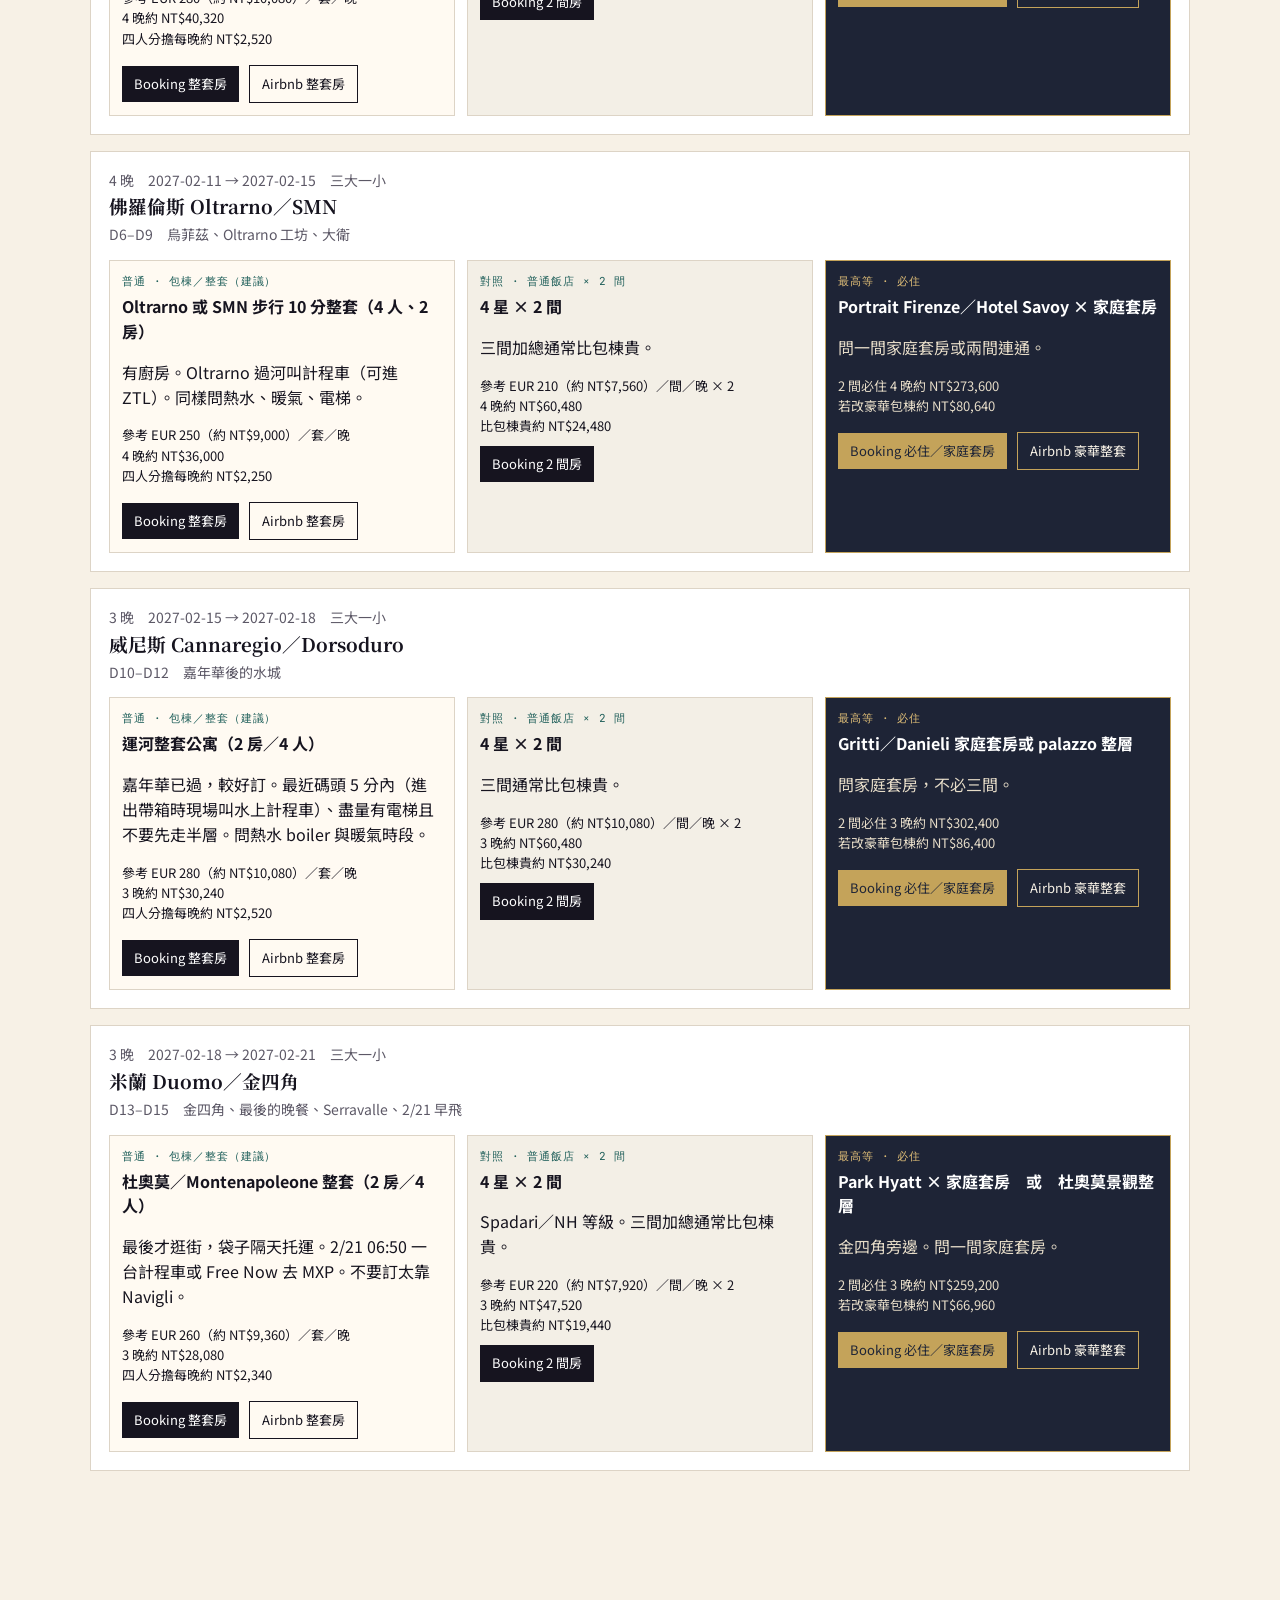
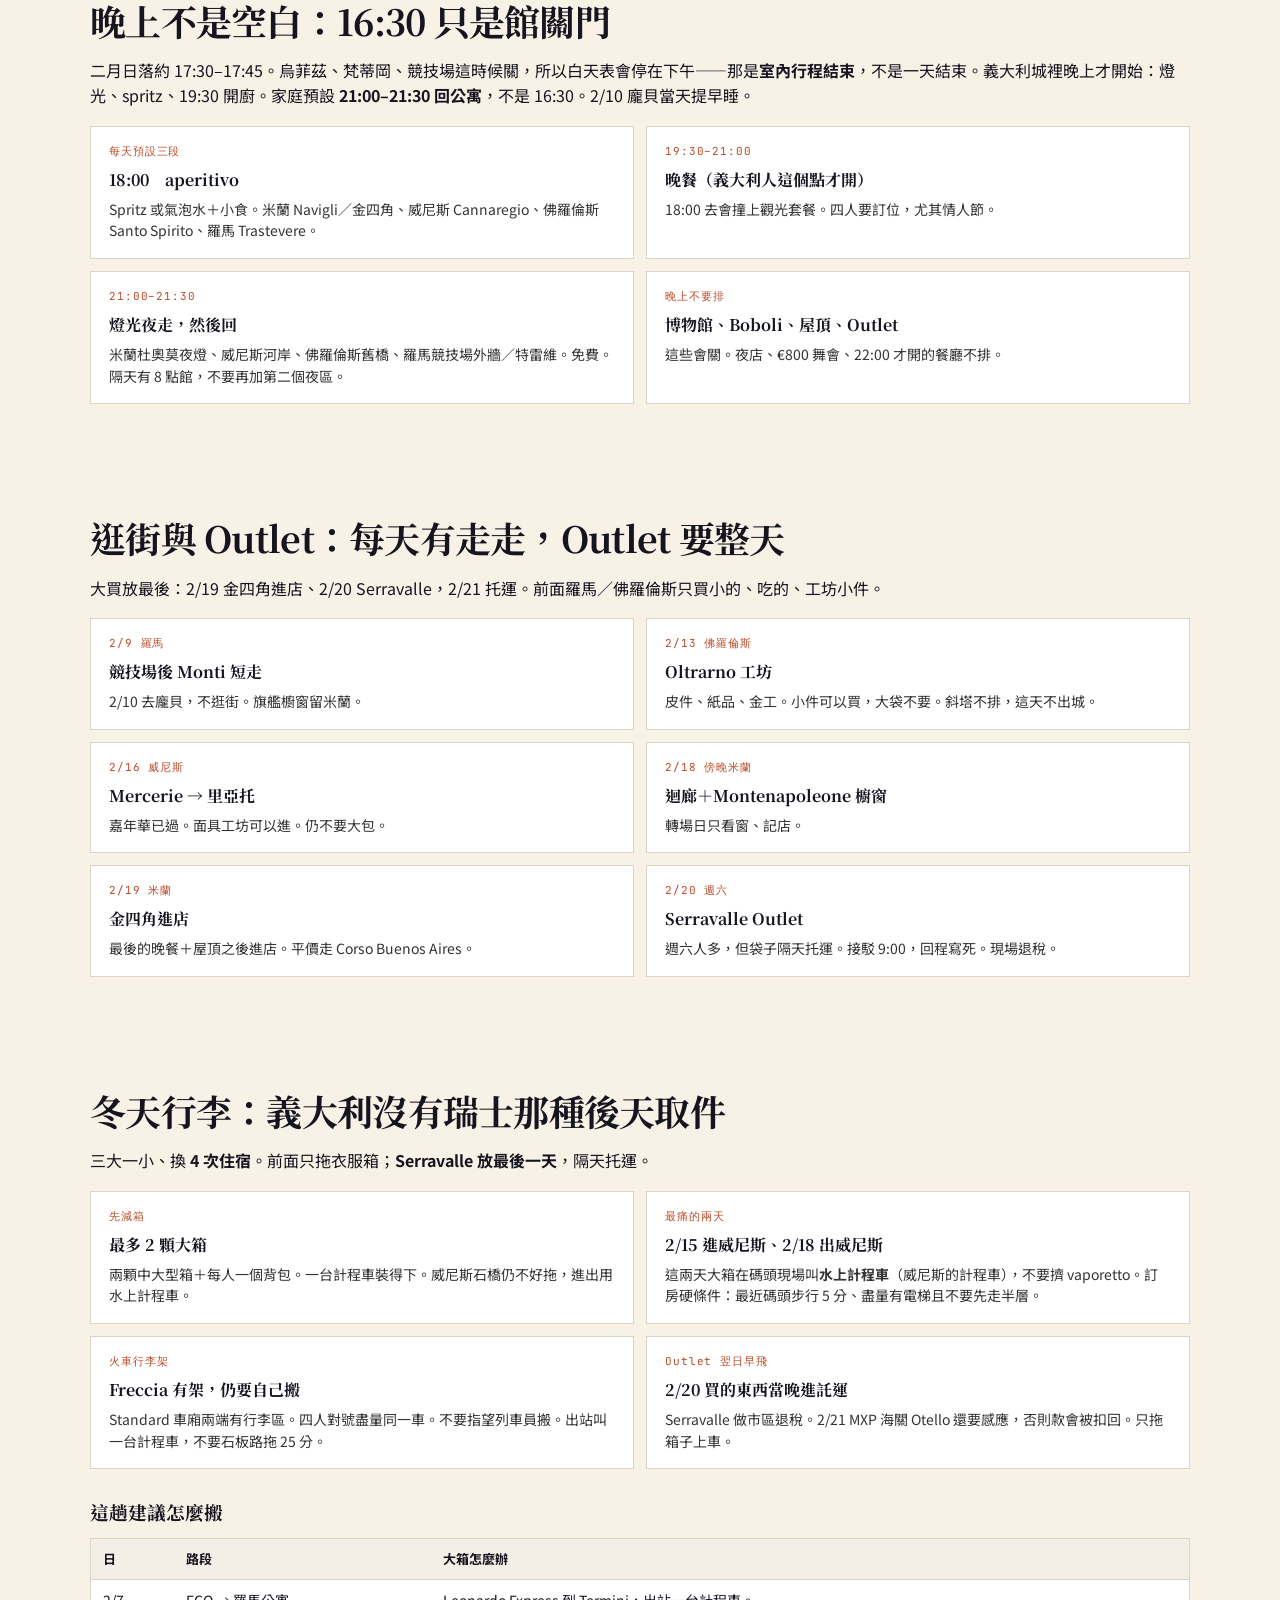
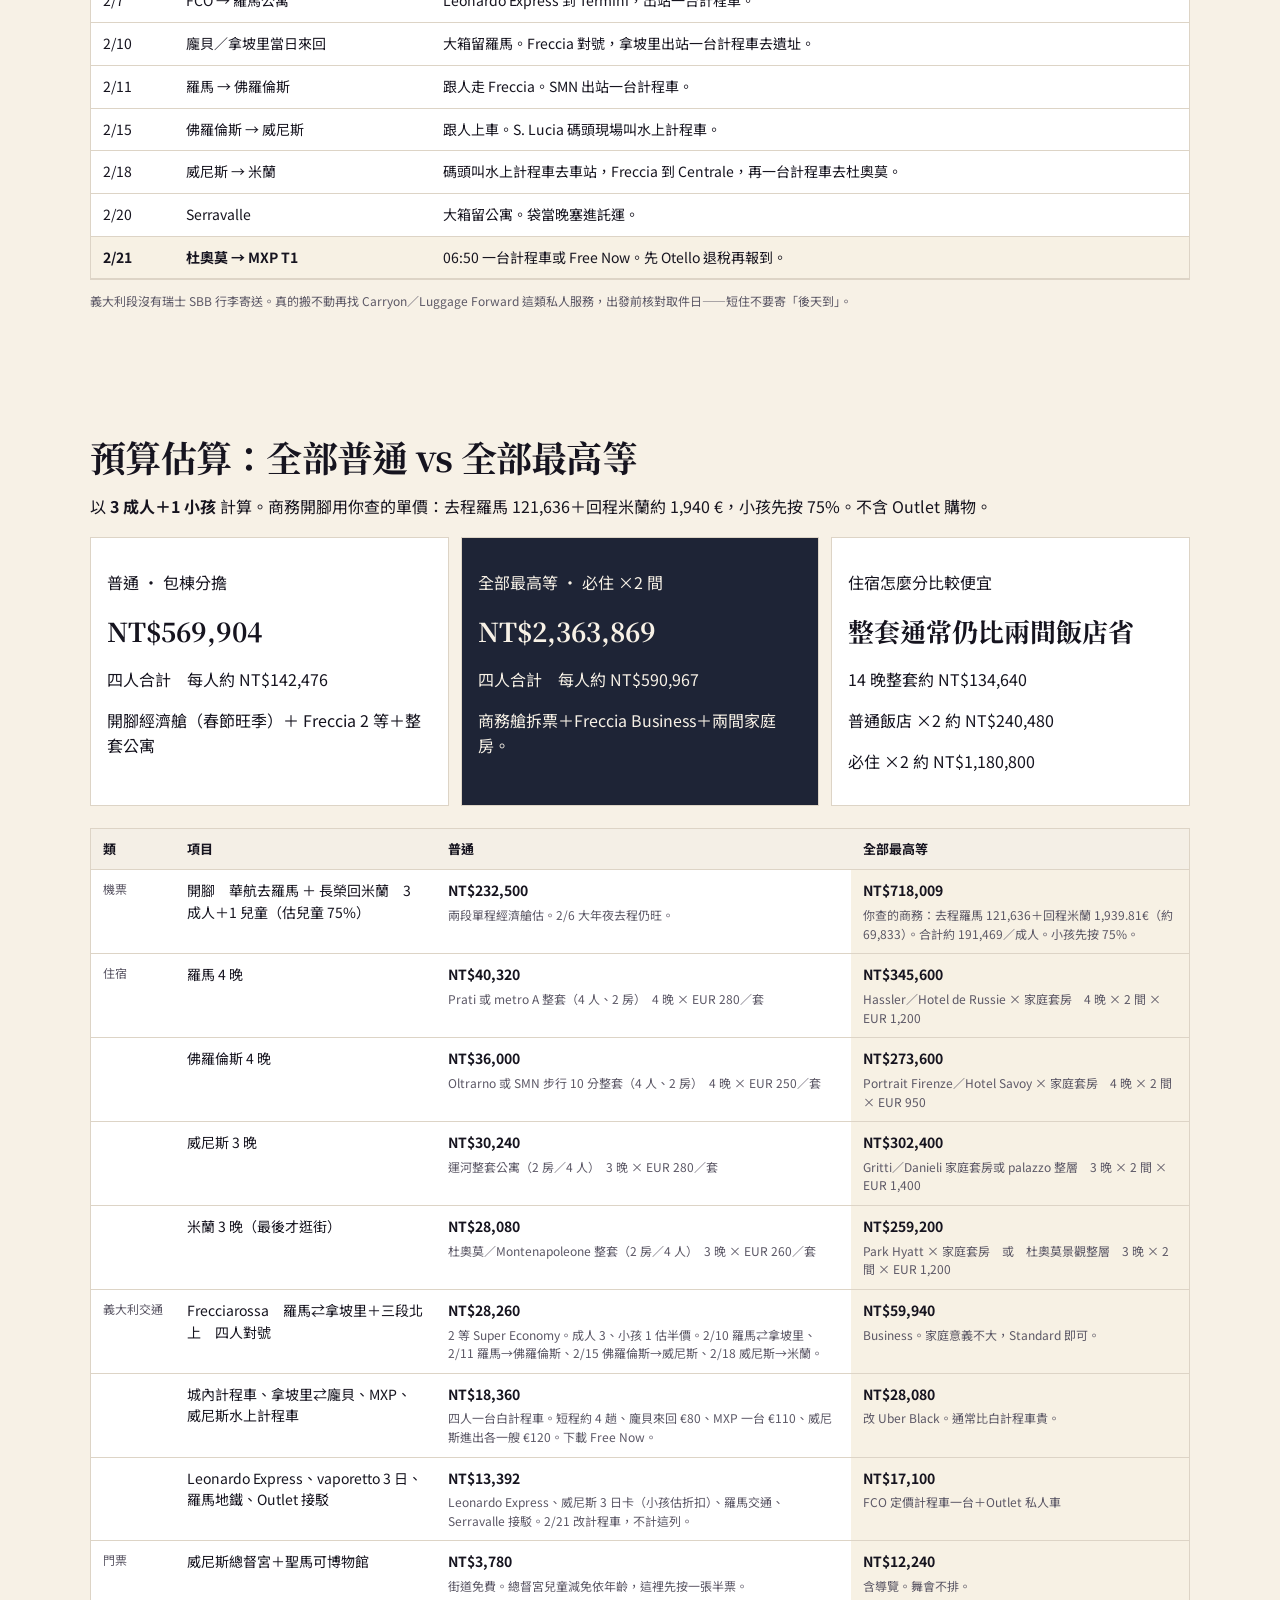
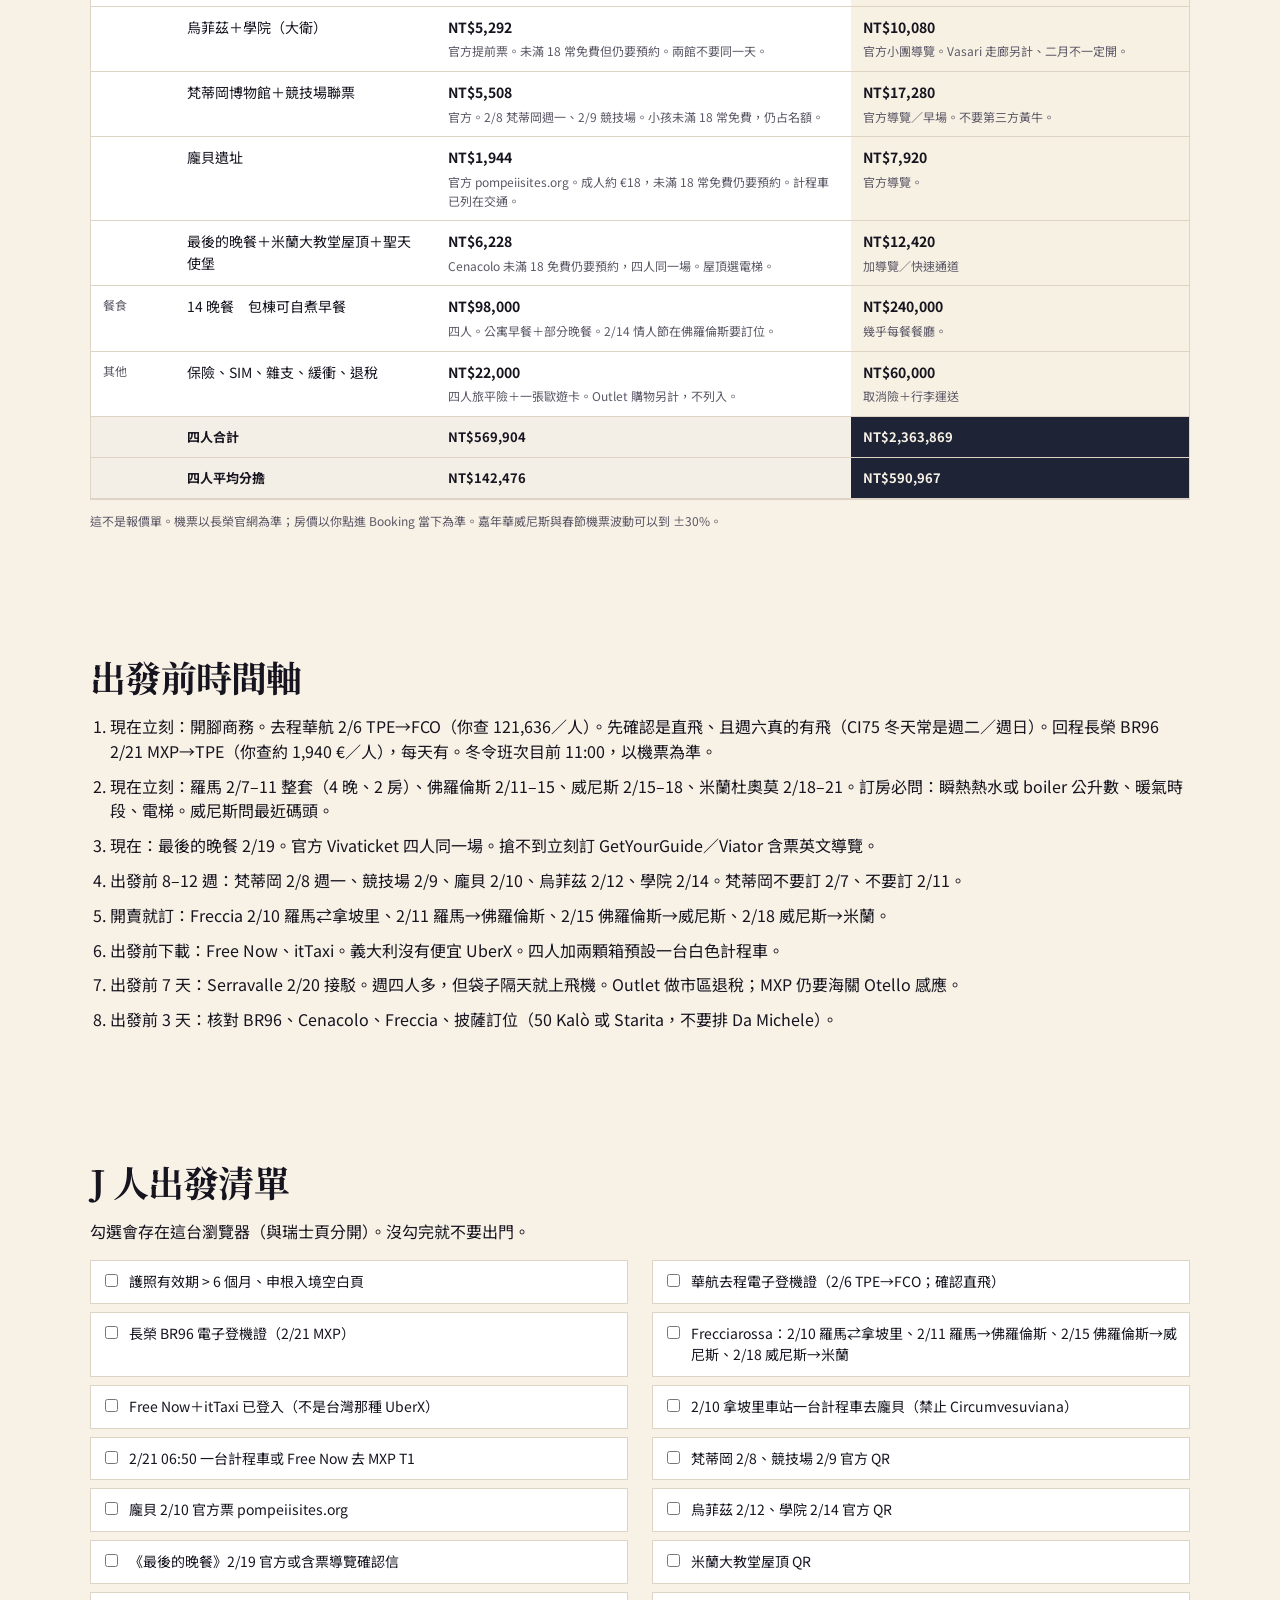
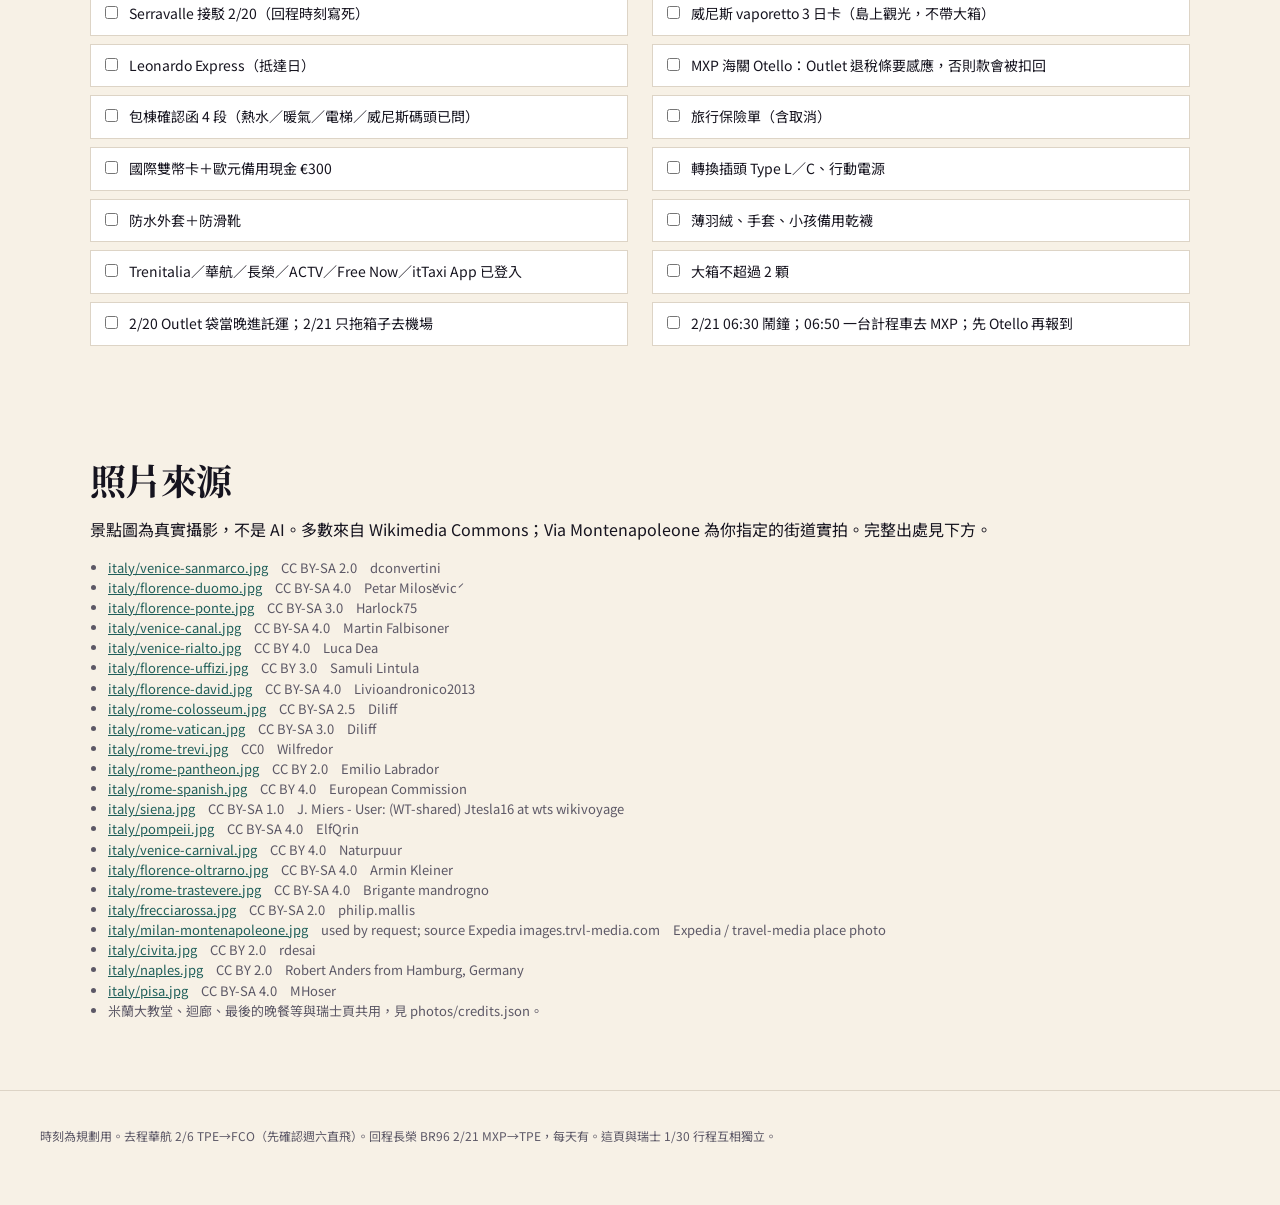
==== commit bf0f66dd: "Drop the Pisa day trip and keep that Saturday in Florence. The tower is not worth a dedicated train." ====
--- a/italy.html
+++ b/italy.html
@@ -3,8 +3,8 @@
 <head>
   <meta charset="UTF-8" />
   <meta name="viewport" content="width=device-width, initial-scale=1" />
-  <title>J人行程表｜台北 → 羅馬進（龐貝）→ 佛羅倫斯＋比薩 → 威尼斯 → 米蘭購物飛回</title>
-  <meta name="description" content="J 人專用義大利 16 日：2027/2/6 華航進羅馬，羅馬 4 晚含龐貝，佛羅倫斯 4 晚含比薩，最後三晚米蘭金四角＋Serravalle，2/21 長榮飛回。" />
+  <title>J人行程表｜台北 → 羅馬進（龐貝）→ 佛羅倫斯 → 威尼斯 → 米蘭購物飛回</title>
+  <meta name="description" content="J 人專用義大利 16 日：2027/2/6 華航進羅馬，羅馬 4 晚含龐貝，佛羅倫斯 4 晚，最後三晚米蘭金四角＋Serravalle，2/21 長榮飛回。" />
   <link rel="preconnect" href="https://fonts.googleapis.com" />
   <link rel="preconnect" href="https://fonts.gstatic.com" crossorigin />
   <link href="https://fonts.googleapis.com/css2?family=JetBrains+Mono:wght@400;600&family=Noto+Sans+TC:wght@400;500;600;700&family=Noto+Serif+TC:wght@600;700&display=swap" rel="stylesheet" />
@@ -42,7 +42,7 @@
     <div class="hero-copy">
       <p class="kicker">2027.02.06 出發 · 放棄嘉年華 · 最後才米蘭購物 · 華航進／長榮出</p>
       <h2>給把時間寫進行事曆的人。</h2>
-      <p class="lede">開腳：<strong>2/6 華航飛羅馬</strong>（你查商務 121,636）、<strong>2/21 長榮從米蘭飛回</strong>（約 1,940 €）。由南往北：羅馬 4 晚（含龐貝當日來回）→佛羅倫斯 4 晚（含比薩）→威尼斯→<strong>最後三晚米蘭逛街</strong>。Serravalle 袋子隔天托運，不用拖兩週。</p>
+      <p class="lede">開腳：<strong>2/6 華航飛羅馬</strong>（你查商務 121,636）、<strong>2/21 長榮從米蘭飛回</strong>（約 1,940 €）。由南往北：羅馬 4 晚（含龐貝當日來回）→佛羅倫斯 4 晚→威尼斯→<strong>最後三晚米蘭逛街</strong>。Serravalle 袋子隔天托運，不用拖兩週。</p>
       <div class="hero-controls">
         <label>
           第 1 天出發日（已固定）
@@ -56,14 +56,14 @@
 
   <section class="season" id="season">
     <h2>2/6 出發，你會看到什麼</h2>
-    <p class="lede">答案：<strong>冬天城市，購物放最後</strong>。人數是三大一小。羅馬四晚：梵蒂岡、競技場、龐貝。佛羅倫斯四晚含比薩。米蘭金四角與 Serravalle 放回家前兩天。</p>
+    <p class="lede">答案：<strong>冬天城市，購物放最後</strong>。人數是三大一小。羅馬四晚：梵蒂岡、競技場、龐貝。佛羅倫斯四晚：烏菲茲、工坊、大衛。不為斜塔坐火車。米蘭金四角與 Serravalle 放回家前兩天。</p>
     <div class="season-grid" id="season-grid"></div>
   </section>
 
   <section class="route" id="route">
     <h2>路線一覽</h2>
     <ol class="route-line" id="route-line"></ol>
-    <svg class="route-svg" viewBox="0 0 900 220" role="img" aria-label="台北進羅馬，龐貝當日來回，佛羅倫斯含比薩，再威尼斯、米蘭購物飛回">
+    <svg class="route-svg" viewBox="0 0 900 220" role="img" aria-label="台北進羅馬，龐貝當日來回，佛羅倫斯、威尼斯、米蘭購物飛回">
       <defs>
         <linearGradient id="track" x1="0" x2="1">
           <stop offset="0" stop-color="#c45c26" />
@@ -91,7 +91,7 @@
       <ul class="verdict-list">
         <li><span>抵達日</span>FCO → Leonardo Express → Termini，出站一台計程車。2/7 週日梵蒂岡休，當恢復日。</li>
         <li><span>羅馬四晚</span>2/8 梵蒂岡、2/9 競技場、2/10 龐貝＋拿坡里當日回（Freccia＋一台計程車，禁止 Circumvesuviana）。</li>
-        <li><span>北上</span>2/11 羅馬→佛羅倫斯、2/13 比薩 Regionale 當日回、2/15 佛羅倫斯→威尼斯、2/18 威尼斯→米蘭。威尼斯進出帶箱：碼頭現場叫水上計程車（當地的計程車）。</li>
+        <li><span>北上</span>2/11 羅馬→佛羅倫斯、2/15 佛羅倫斯→威尼斯、2/18 威尼斯→米蘭。2/13 留在佛羅倫斯，不去比薩。威尼斯進出帶箱：碼頭現場叫水上計程車。</li>
         <li><span>購物與起飛</span>2/19 金四角、2/20 Serravalle、2/21 06:50 一台計程車或 Free Now 去 MXP T1。先 Otello 退稅再報到。冬令 BR96 目前 11:00。</li>
         <li><span>Uber？</span>羅馬／米蘭有 Uber，多半是 Black／Van，比白計程車貴。佛羅倫斯幾乎只有 Black。拿坡里用車站排班或 Free Now。先裝 <strong>Free Now</strong> 和 <strong>itTaxi</strong>。</li>
       </ul>
@@ -135,7 +135,7 @@
 
   <section class="tickets" id="nights">
     <h2>晚上不是空白：16:30 只是館關門</h2>
-    <p>二月日落約 17:30–17:45。烏菲茲、梵蒂岡、競技場這時候關，所以白天表會停在下午——那是<strong>室內行程結束</strong>，不是一天結束。義大利城裡晚上才開始：燈光、spritz、19:30 開廚。家庭預設 <strong>21:00–21:30 回公寓</strong>，不是 16:30。2/10 龐貝、2/13 比薩當日來回提早睡。</p>
+    <p>二月日落約 17:30–17:45。烏菲茲、梵蒂岡、競技場這時候關，所以白天表會停在下午——那是<strong>室內行程結束</strong>，不是一天結束。義大利城裡晚上才開始：燈光、spritz、19:30 開廚。家庭預設 <strong>21:00–21:30 回公寓</strong>，不是 16:30。2/10 龐貝當天提早睡。</p>
     <div class="season-grid">
       <article class="season-card">
         <p class="tag">每天預設三段</p>
@@ -167,12 +167,12 @@
       <article class="season-card">
         <p class="tag">2/9 羅馬</p>
         <h3>競技場後 Monti 短走</h3>
-        <p>2/10 龐貝、2/13 比薩，這兩天不逛街。旗艦櫥窗留米蘭。</p>
-      </article>
-      <article class="season-card">
-        <p class="tag">2/14 佛羅倫斯</p>
+        <p>2/10 去龐貝，不逛街。旗艦櫥窗留米蘭。</p>
+      </article>
+      <article class="season-card">
+        <p class="tag">2/13 佛羅倫斯</p>
         <h3>Oltrarno 工坊</h3>
-        <p>皮件、紙品、金工。小件可以買，大袋不要。2/13 在比薩，不逛街。</p>
+        <p>皮件、紙品、金工。小件可以買，大袋不要。斜塔不排，這天不出城。</p>
       </article>
       <article class="season-card">
         <p class="tag">2/16 威尼斯</p>
@@ -234,7 +234,6 @@
           <tr><td>2/7</td><td>FCO → 羅馬公寓</td><td>Leonardo Express 到 Termini，出站一台計程車。</td></tr>
           <tr><td>2/10</td><td>龐貝／拿坡里當日來回</td><td>大箱留羅馬。Freccia 對號，拿坡里出站一台計程車去遺址。</td></tr>
           <tr><td>2/11</td><td>羅馬 → 佛羅倫斯</td><td>跟人走 Freccia。SMN 出站一台計程車。</td></tr>
-          <tr><td>2/13</td><td>比薩當日來回</td><td>大箱留佛羅倫斯。Regionale，出站一台計程車去斜塔。</td></tr>
           <tr><td>2/15</td><td>佛羅倫斯 → 威尼斯</td><td>跟人上車。S. Lucia 碼頭現場叫水上計程車。</td></tr>
           <tr><td>2/18</td><td>威尼斯 → 米蘭</td><td>碼頭叫水上計程車去車站，Freccia 到 Centrale，再一台計程車去杜奧莫。</td></tr>
           <tr><td>2/20</td><td>Serravalle</td><td>大箱留公寓。袋當晚塞進託運。</td></tr>
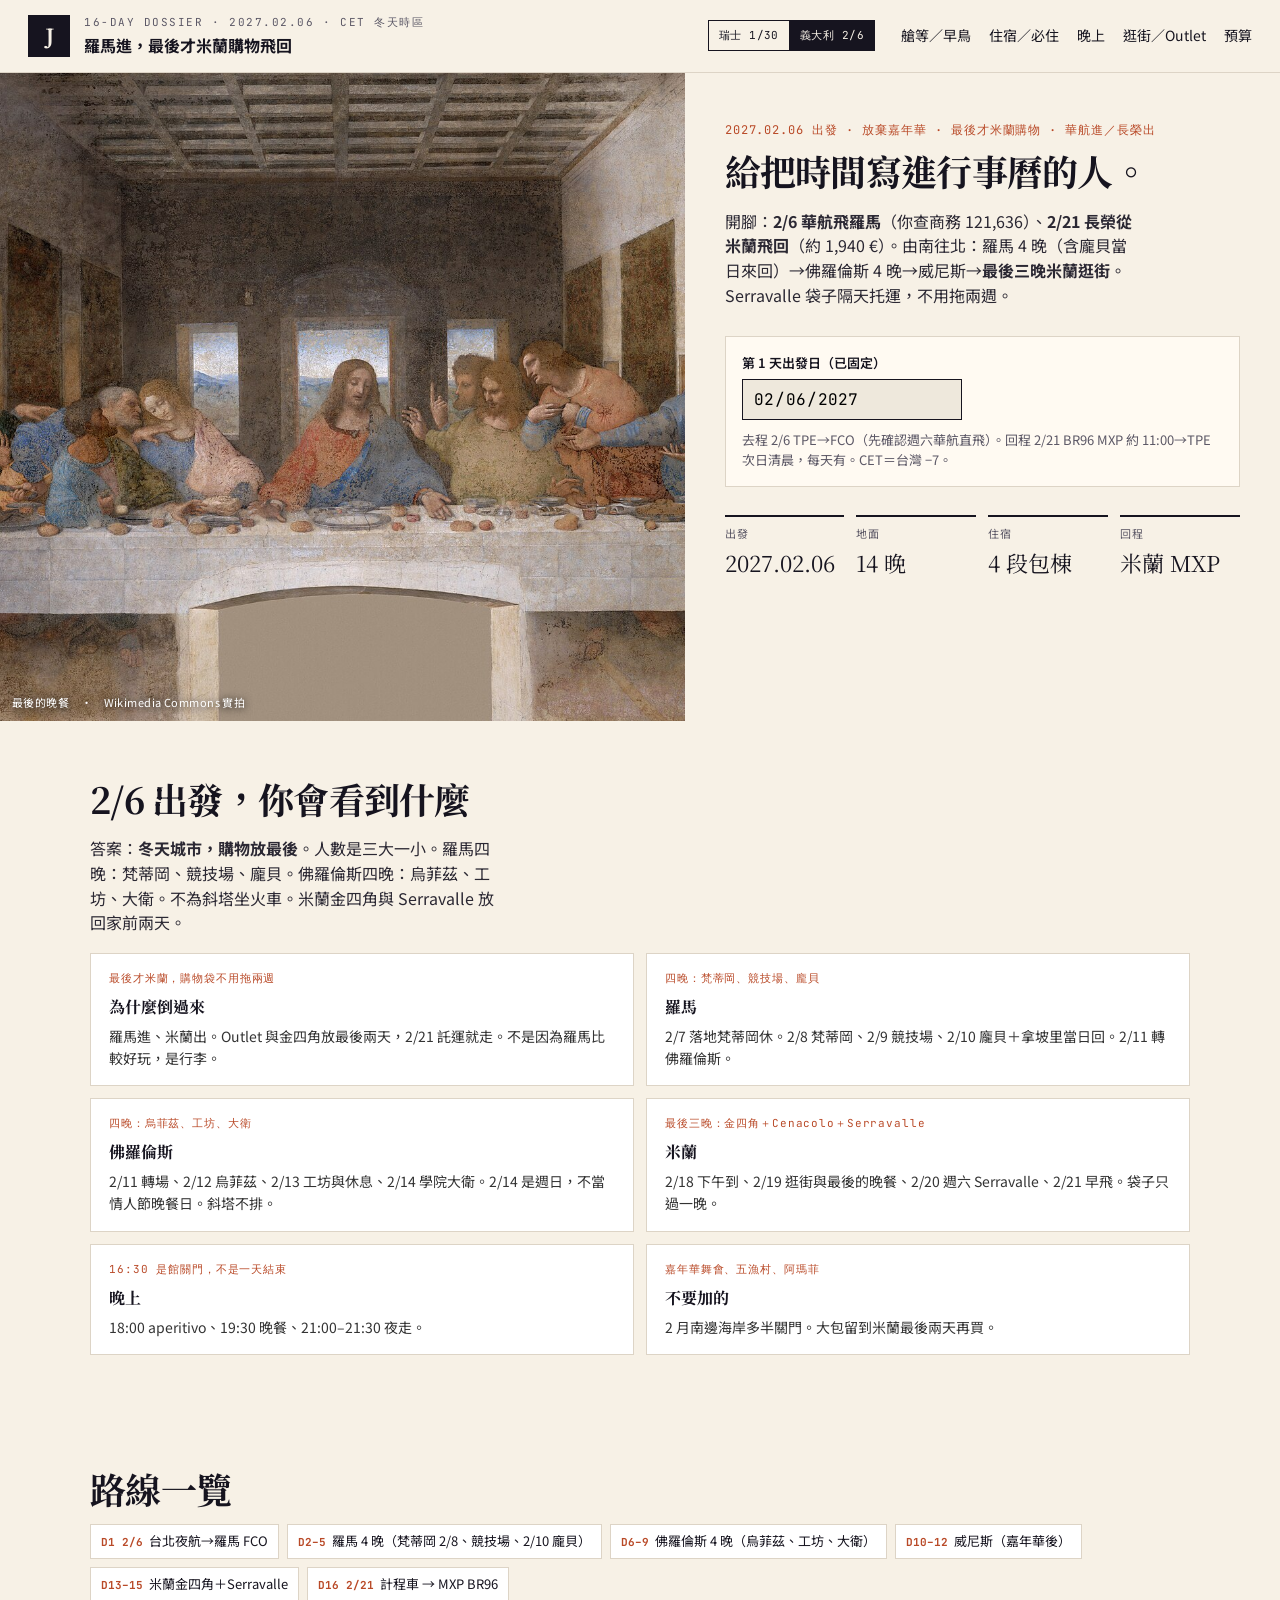
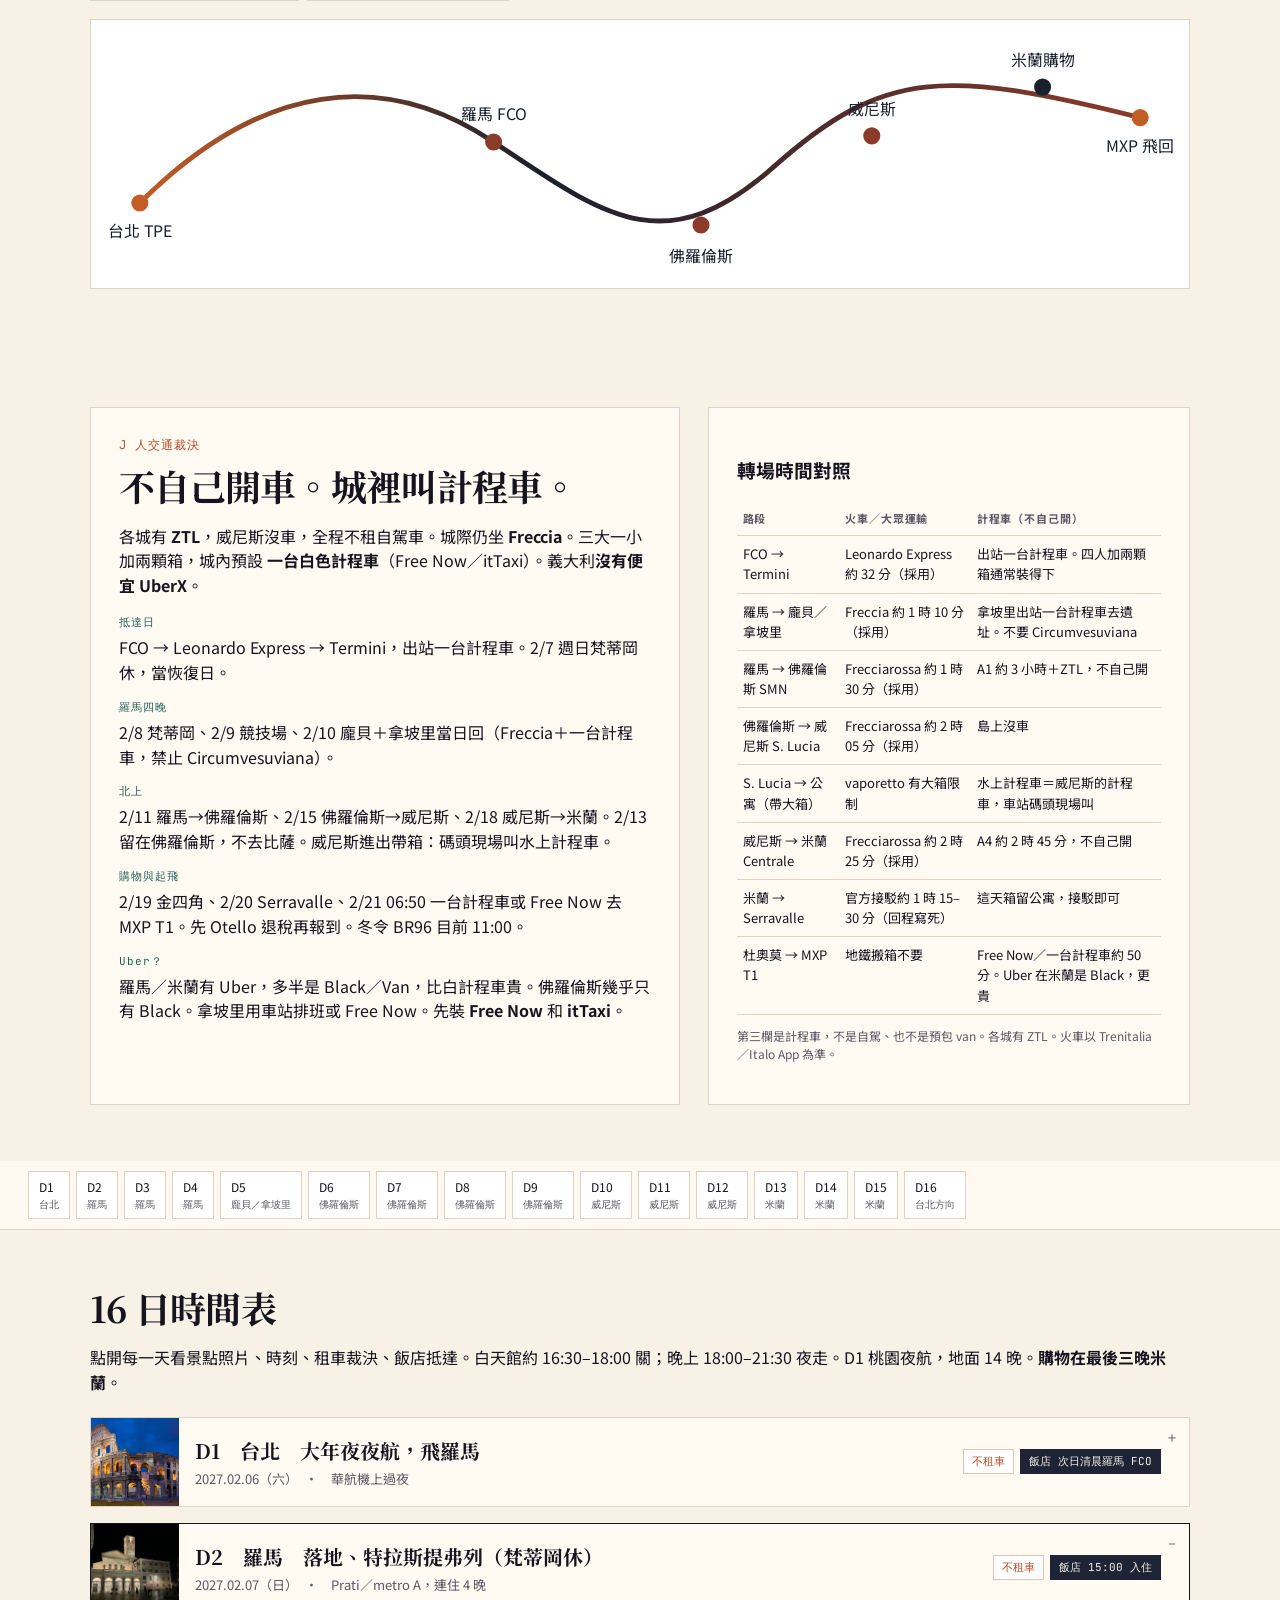
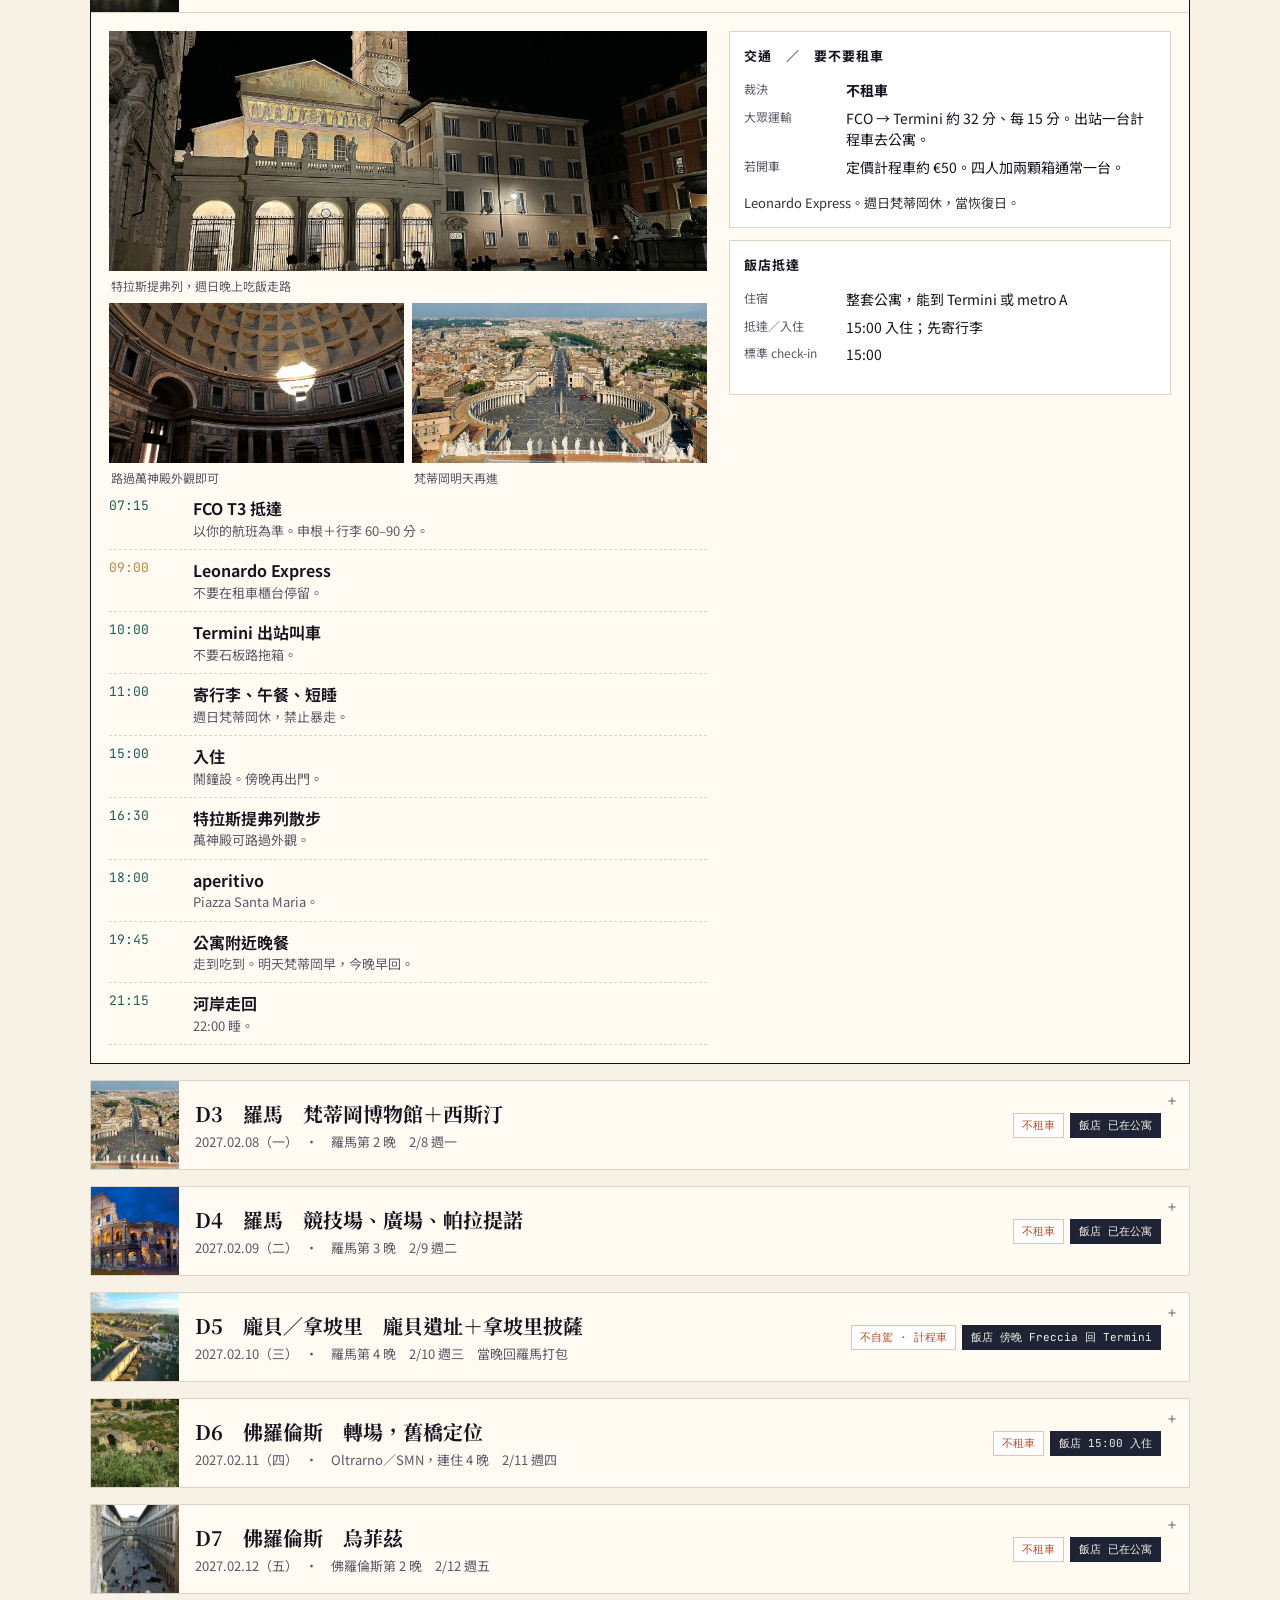
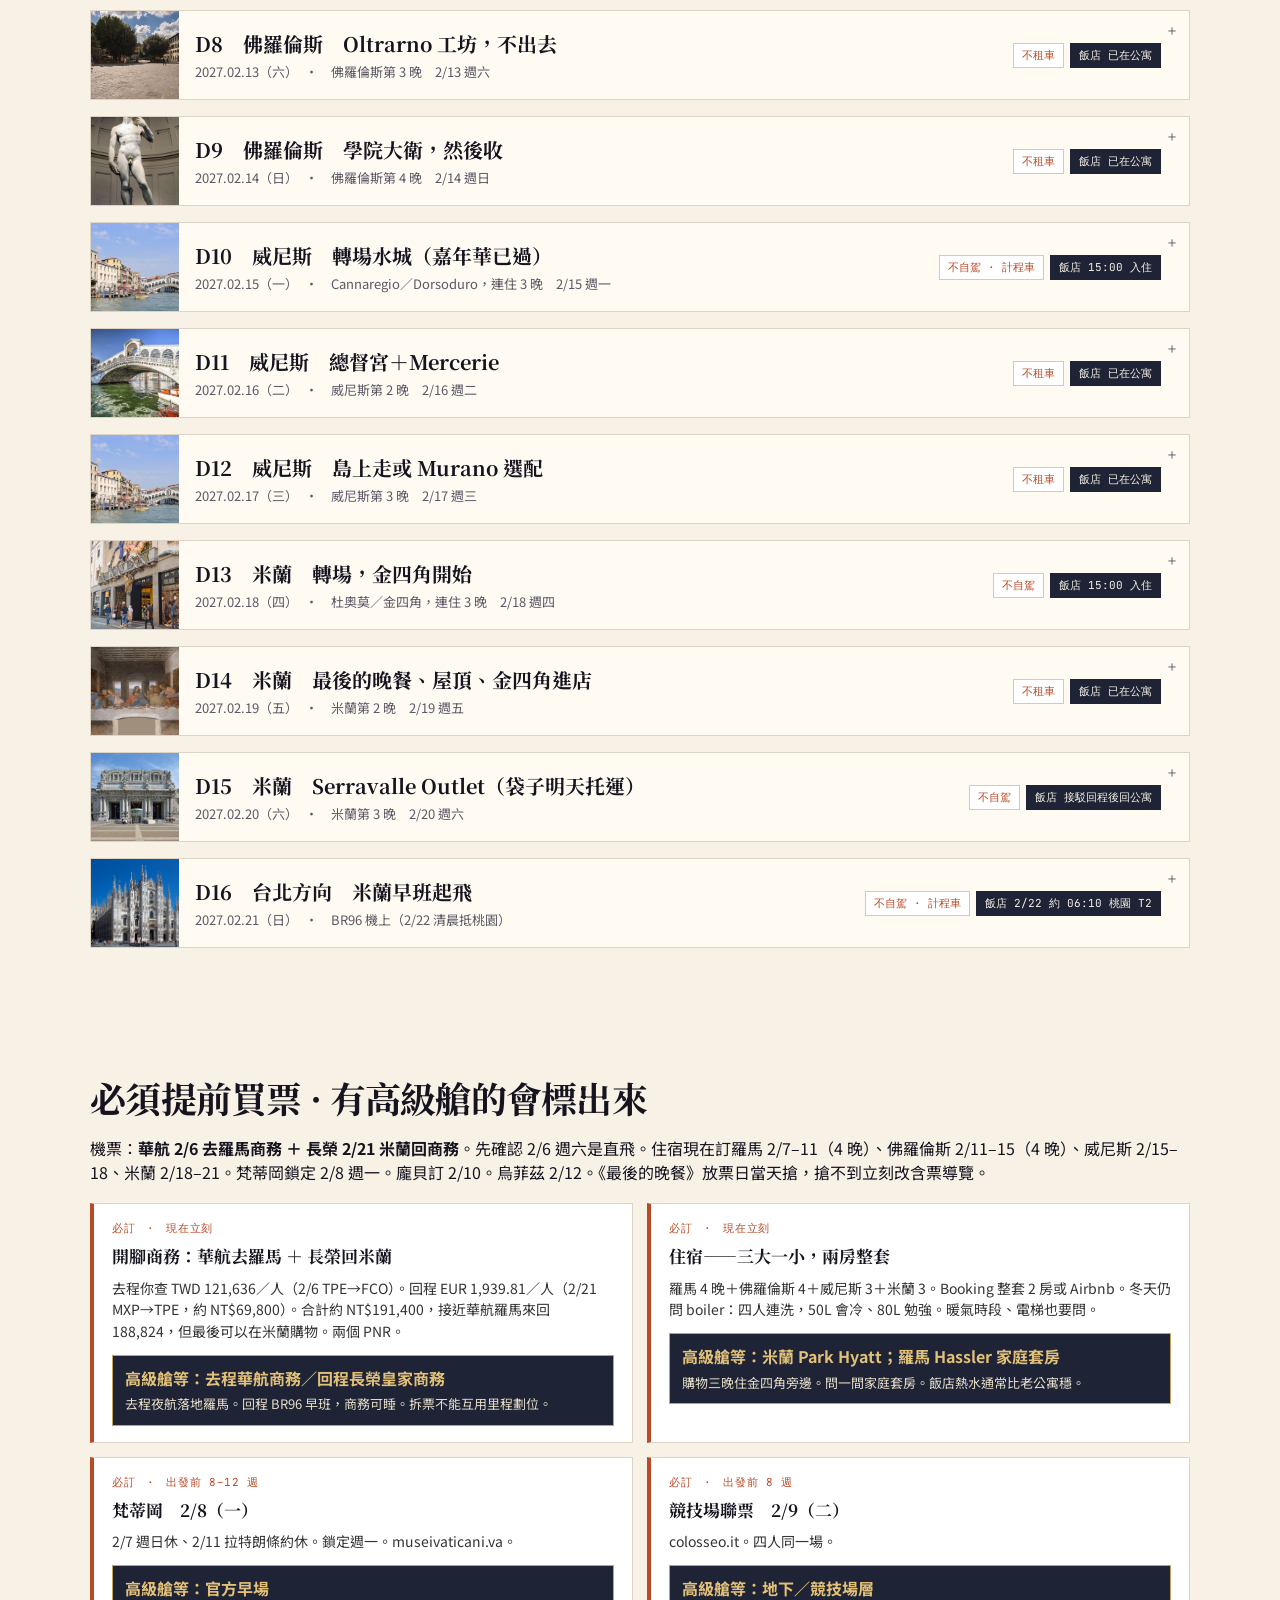
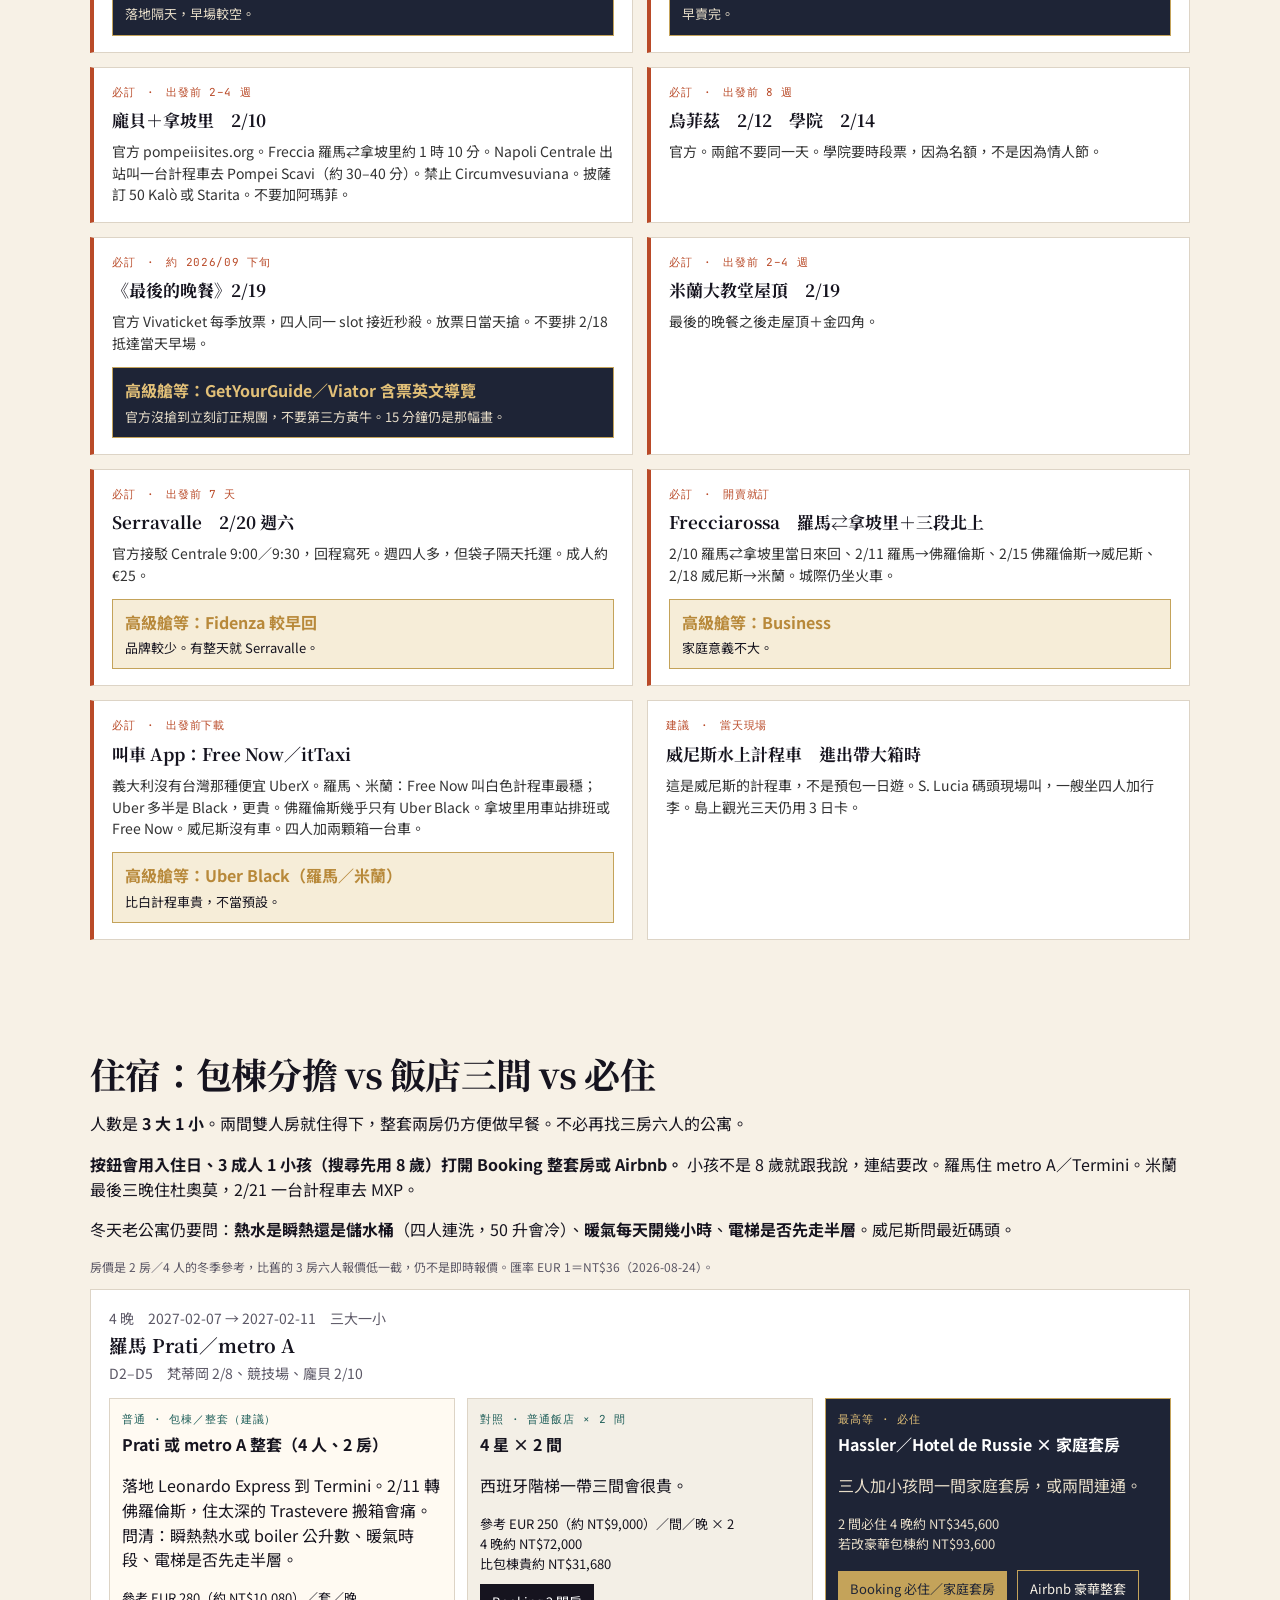
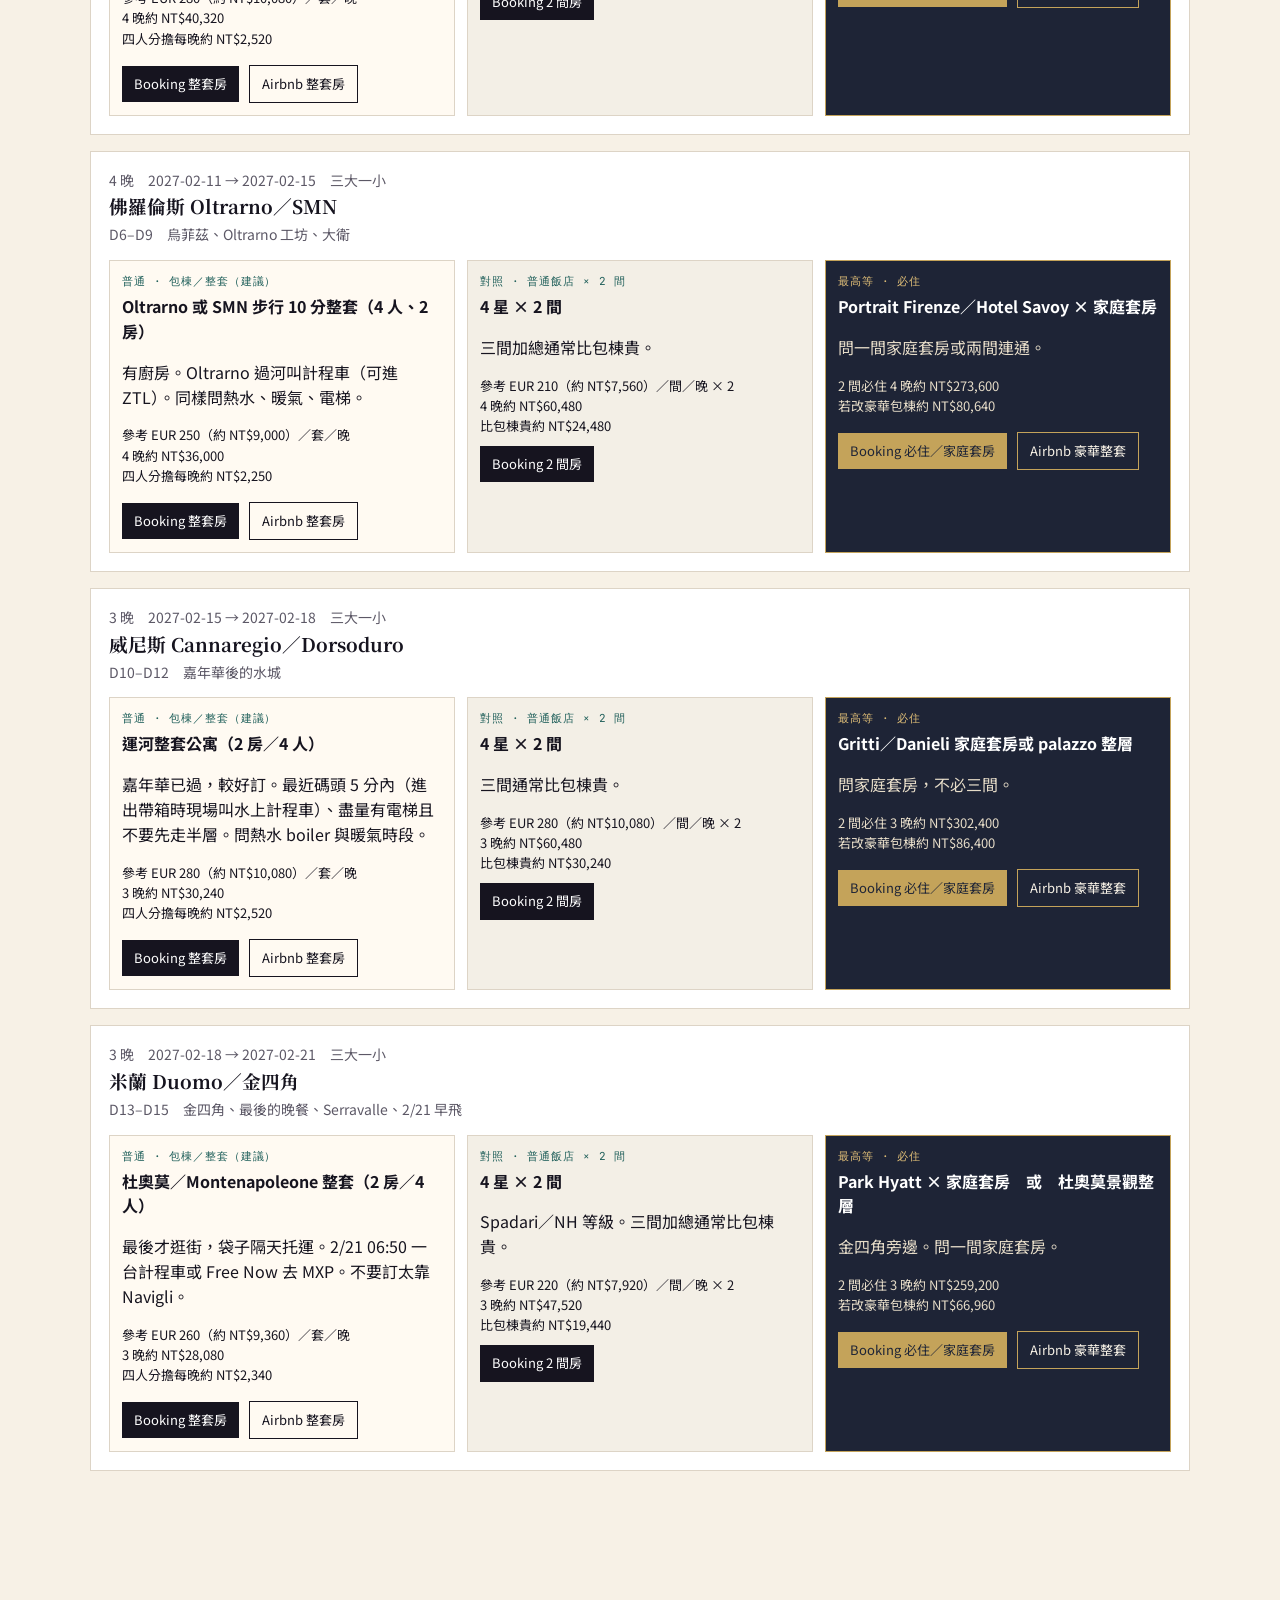
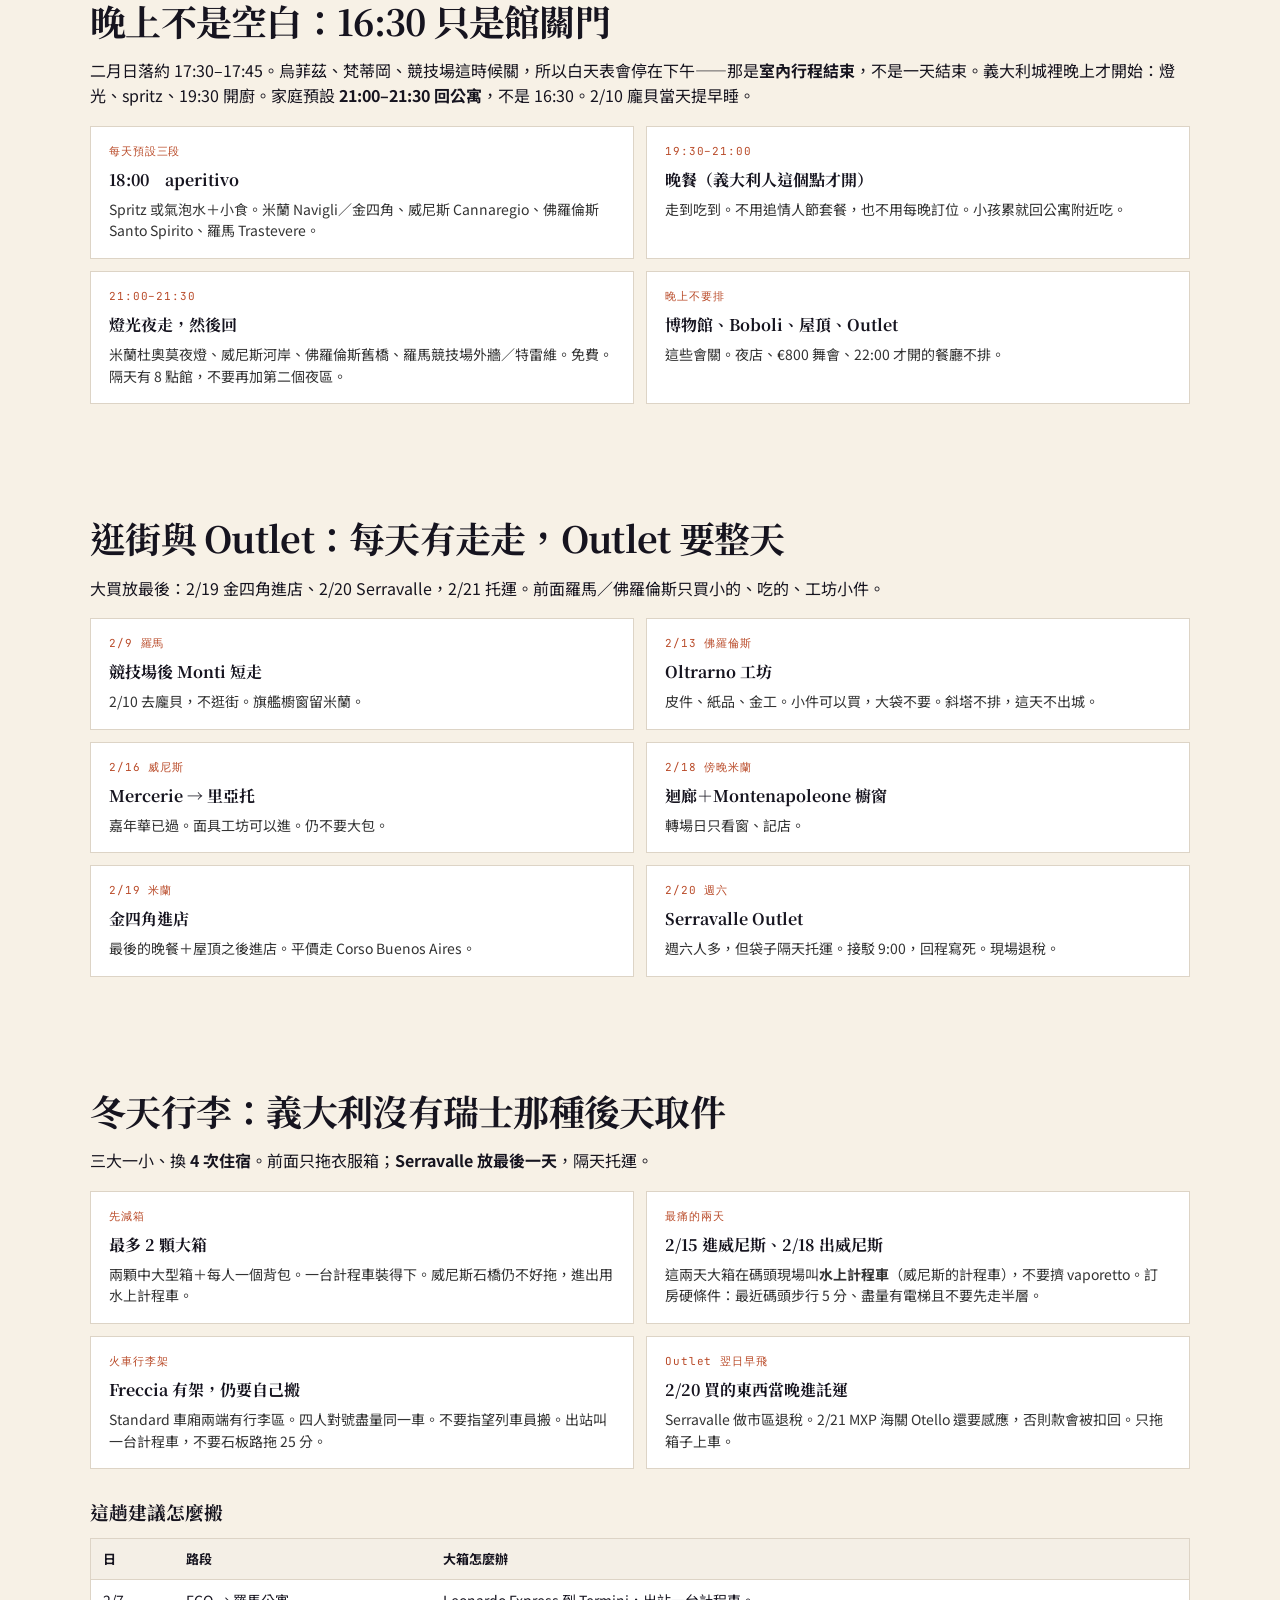
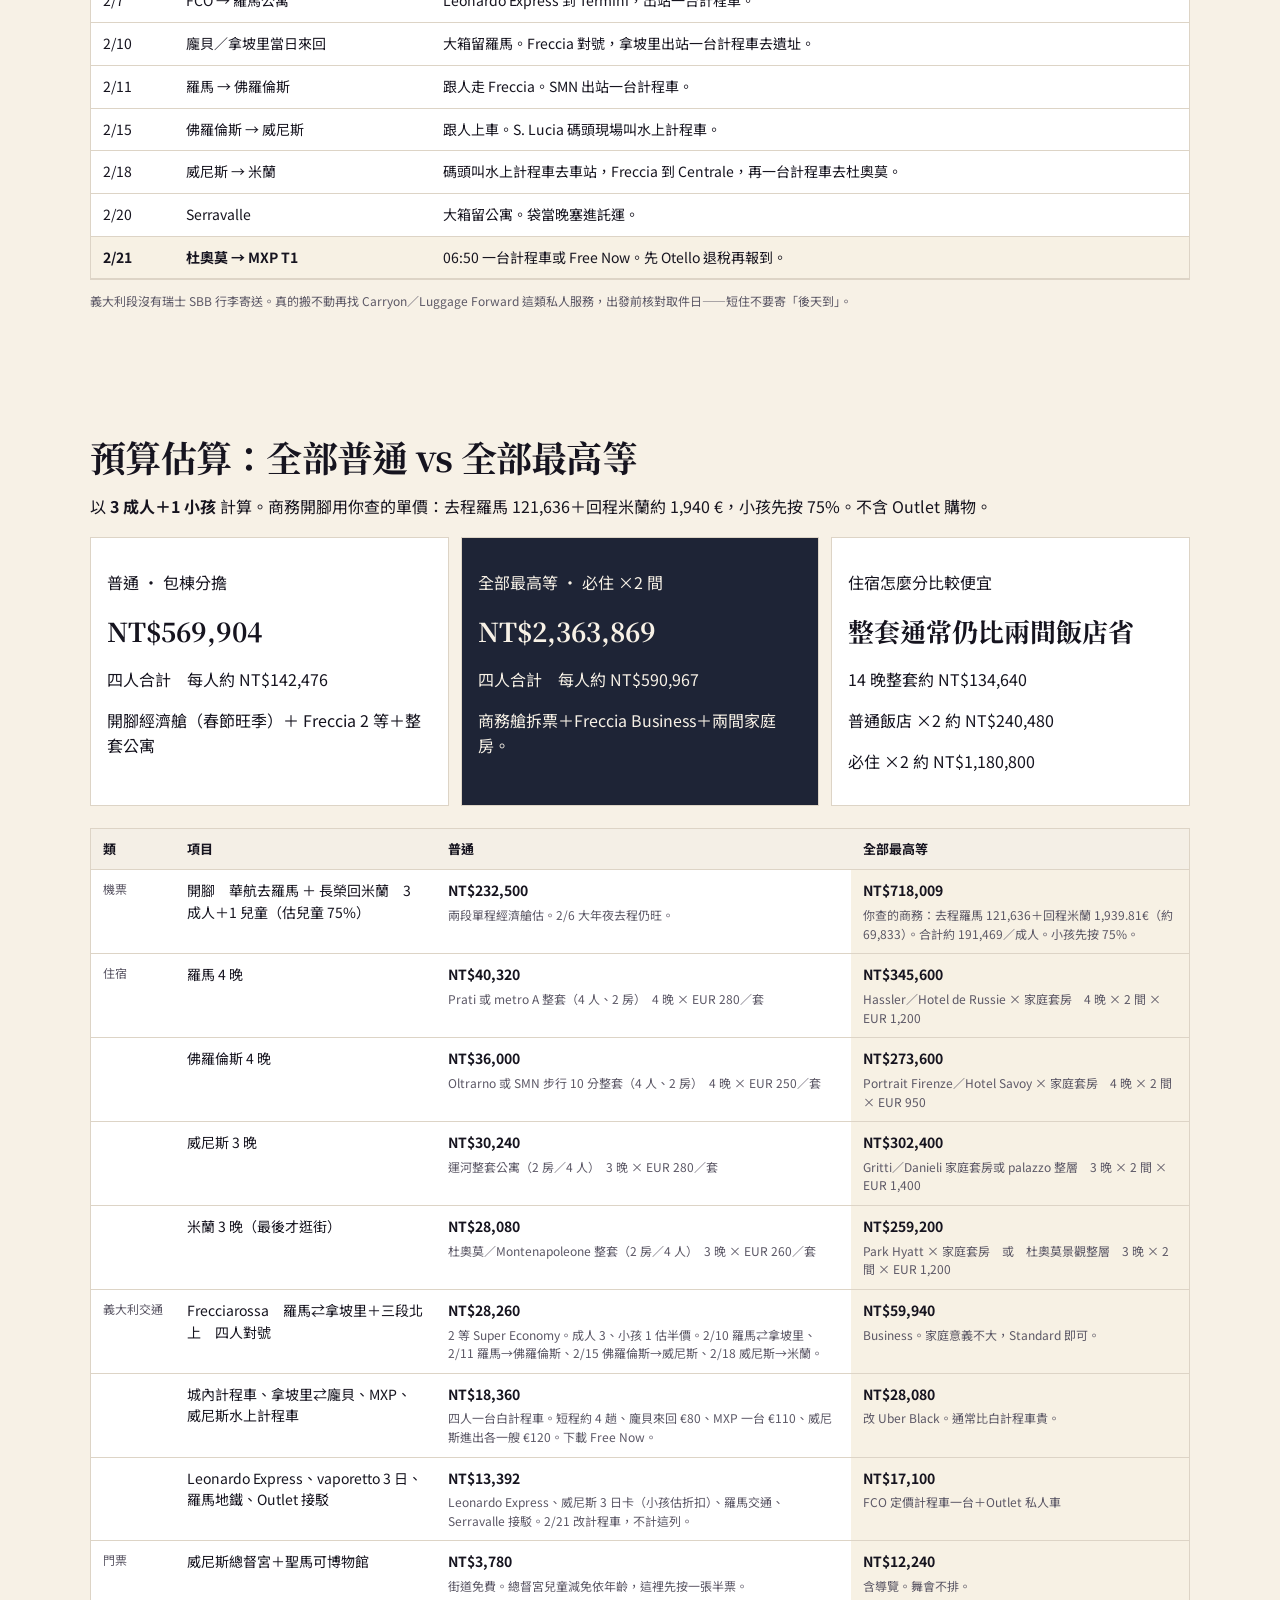
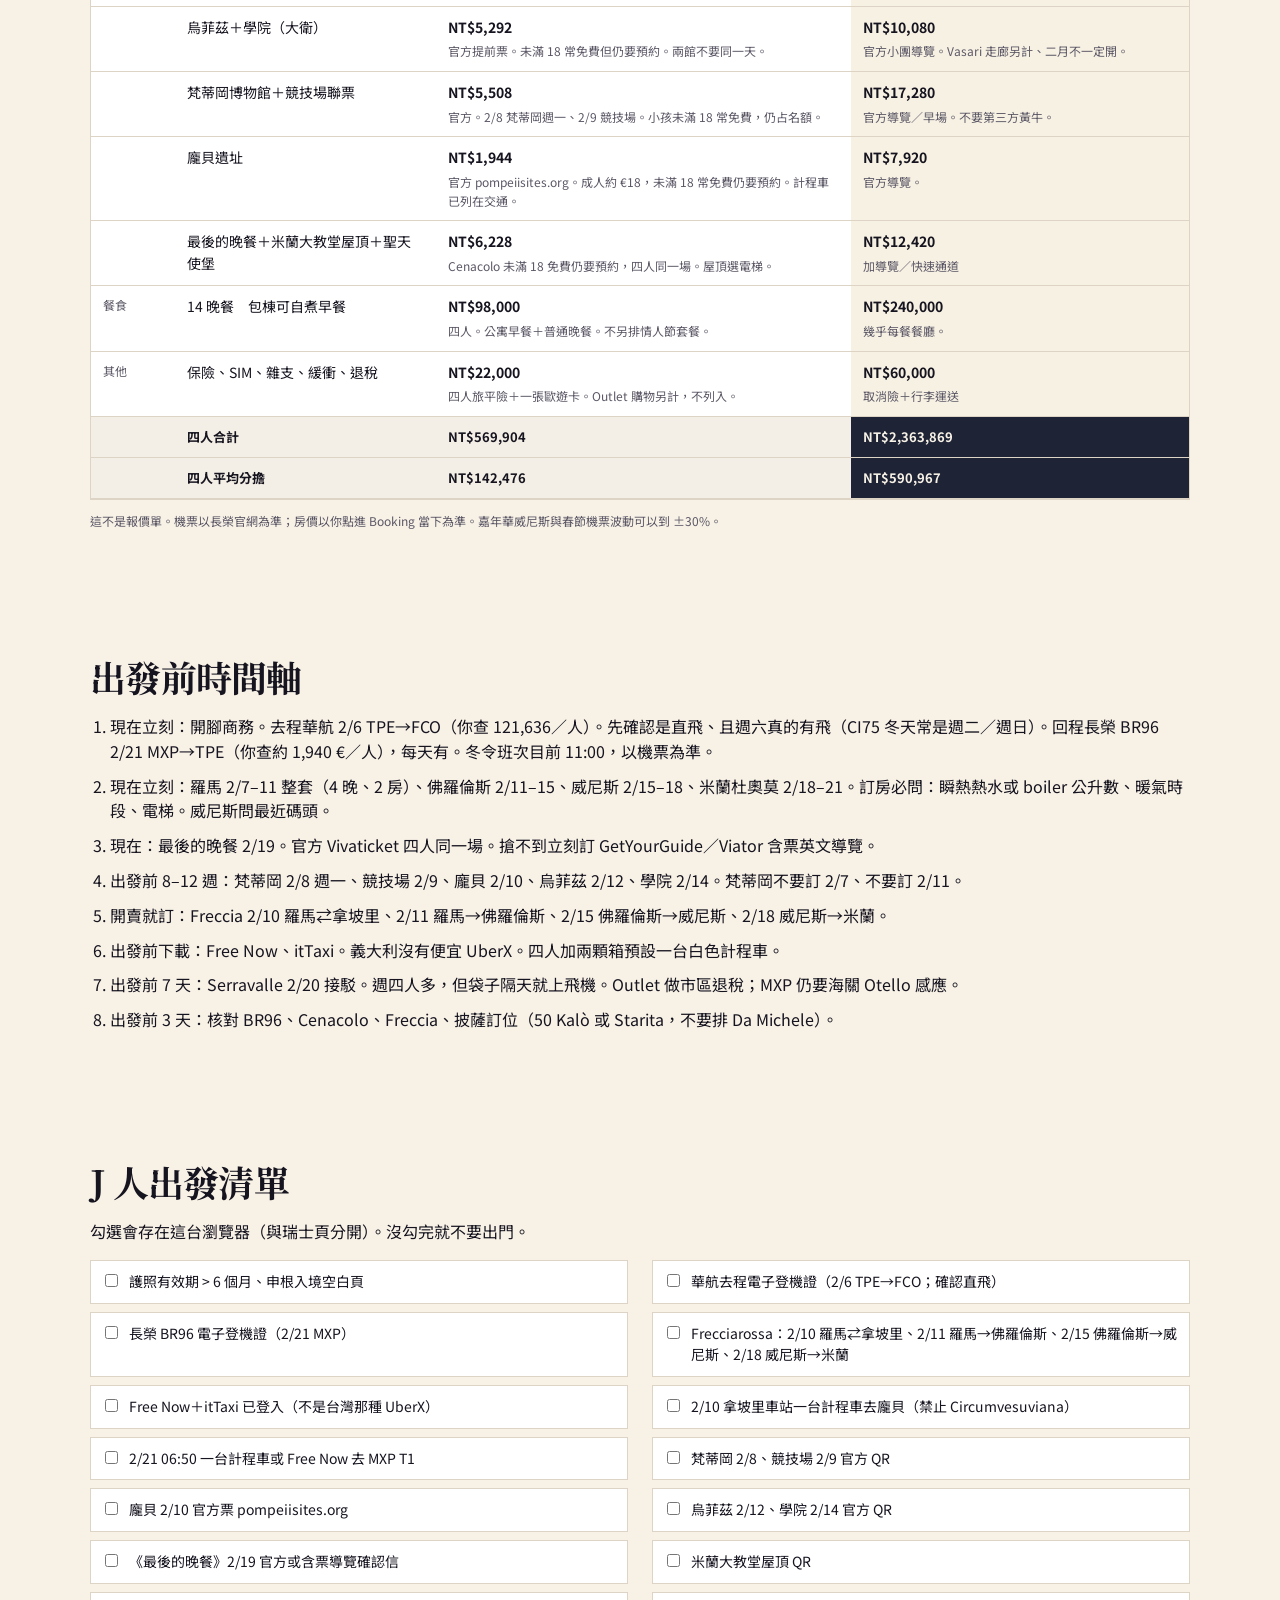
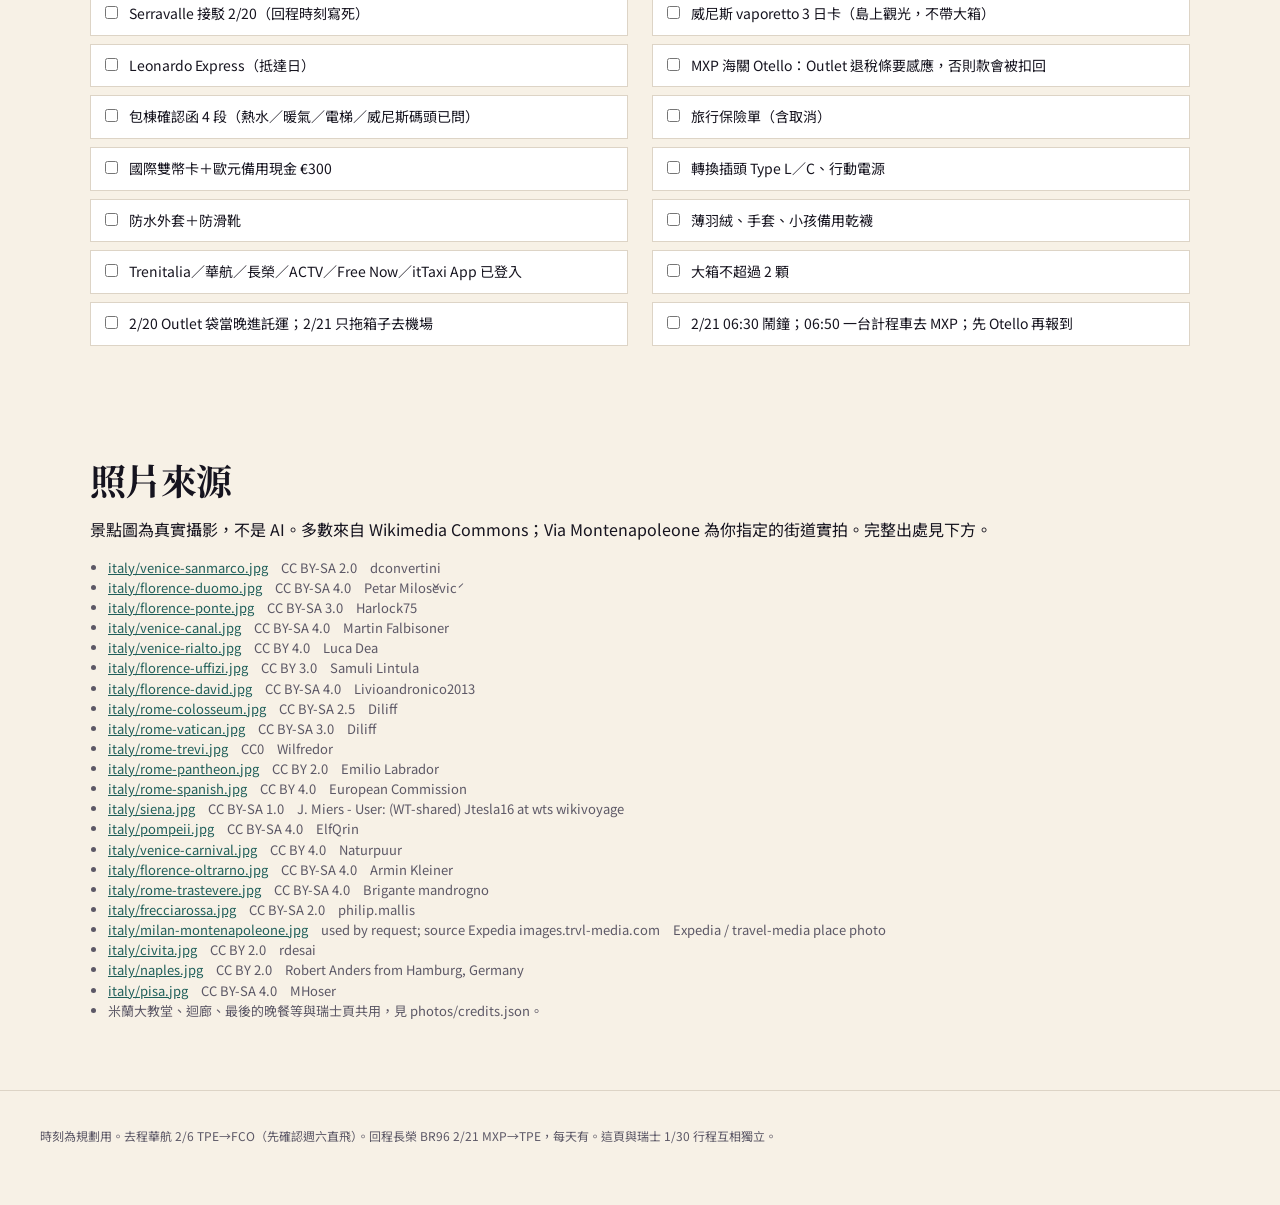
==== commit 72a5d0c2: "Drop the Valentine dinner and slow Florence for a child. 2/14 is David, then rest and pack. Uffizi s" ====
--- a/italy.html
+++ b/italy.html
@@ -145,7 +145,7 @@
       <article class="season-card">
         <p class="tag">19:30–21:00</p>
         <h3>晚餐（義大利人這個點才開）</h3>
-        <p>18:00 去會撞上觀光套餐。四人要訂位，尤其情人節。</p>
+        <p>走到吃到。不用追情人節套餐，也不用每晚訂位。小孩累就回公寓附近吃。</p>
       </article>
       <article class="season-card">
         <p class="tag">21:00–21:30</p>
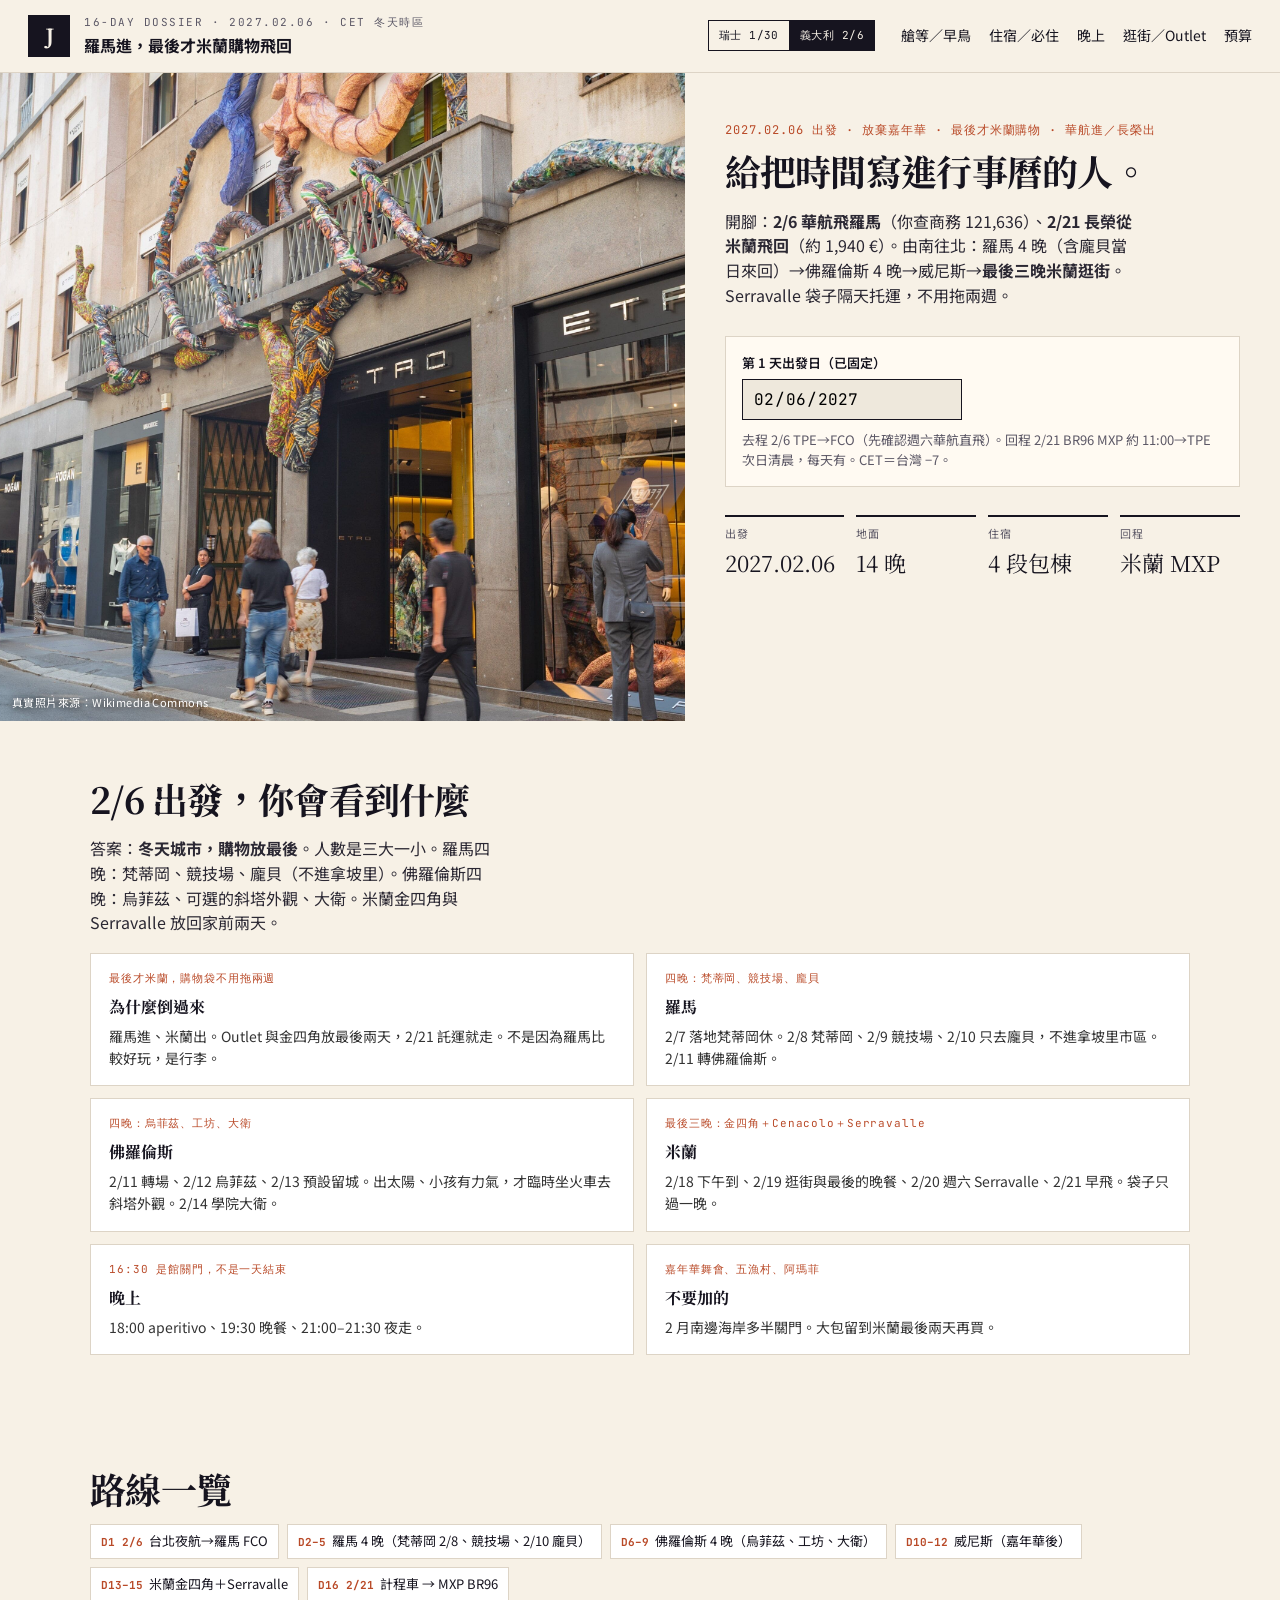
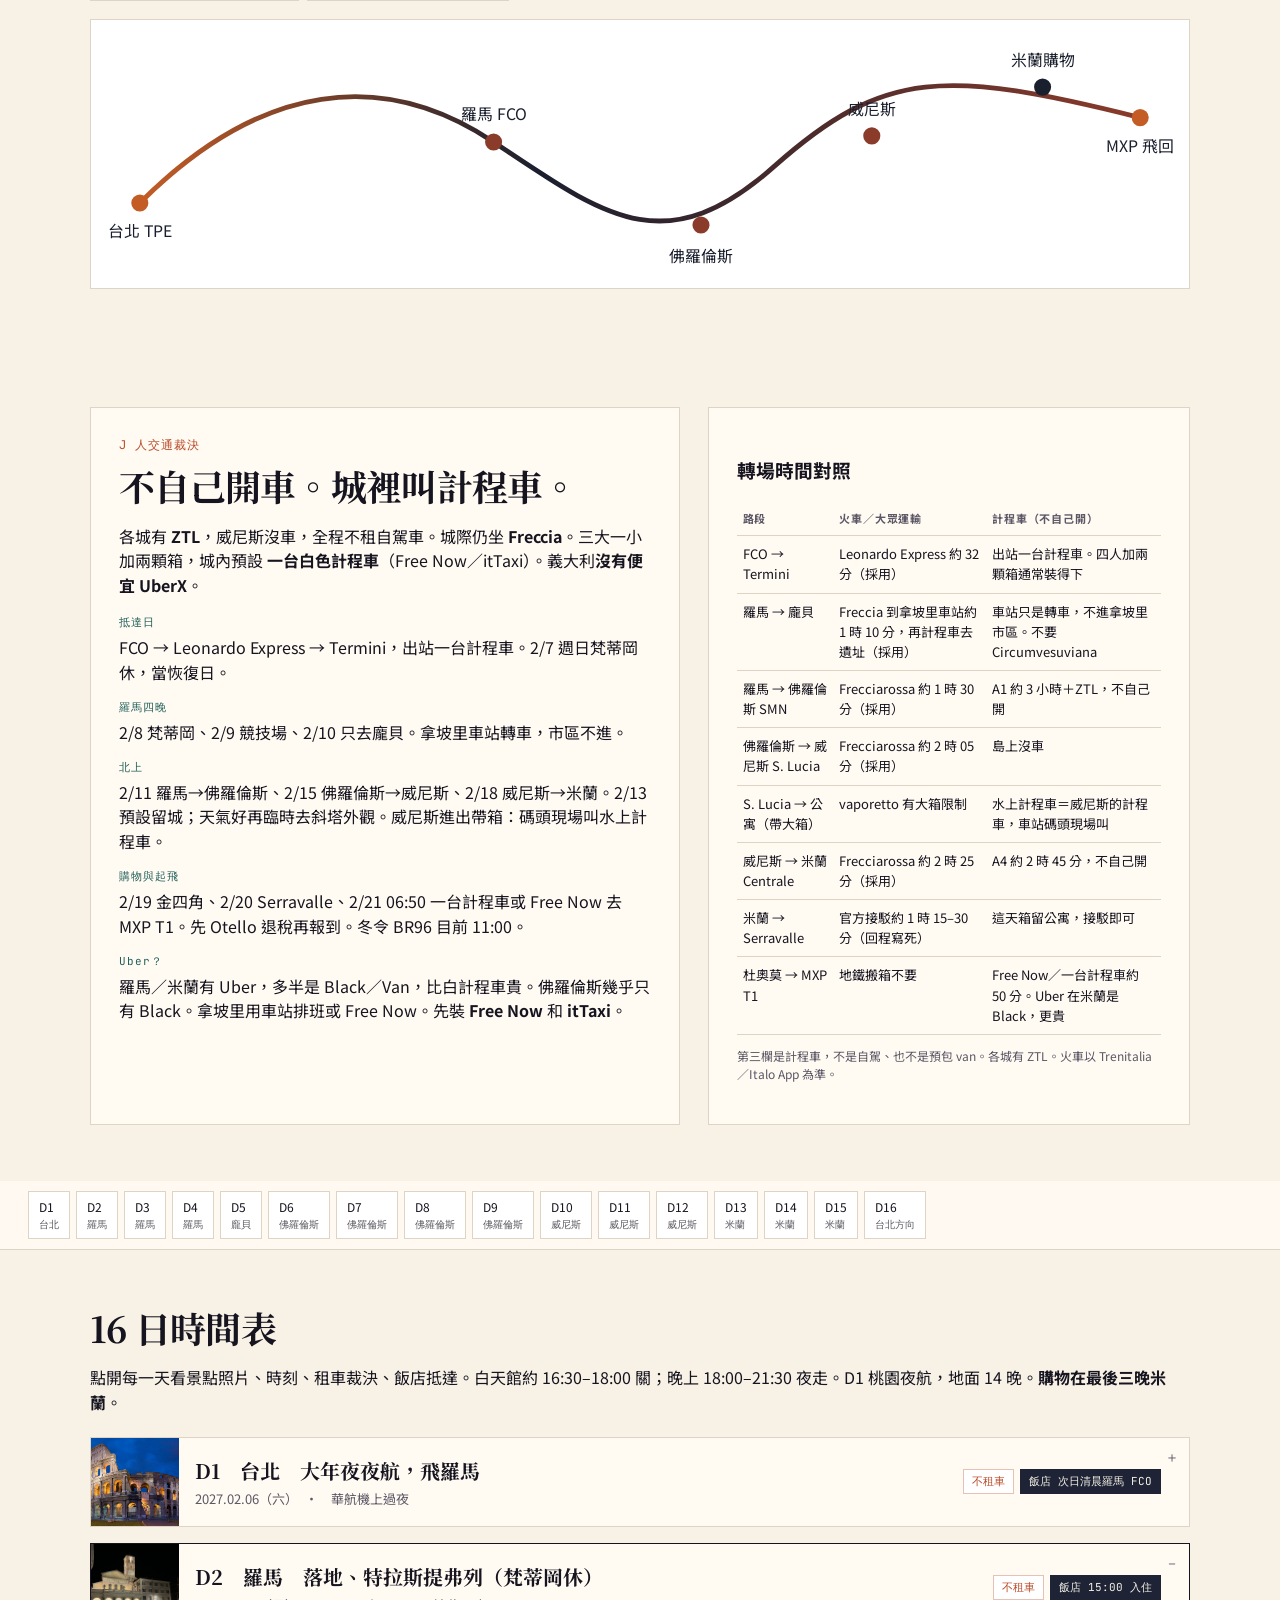
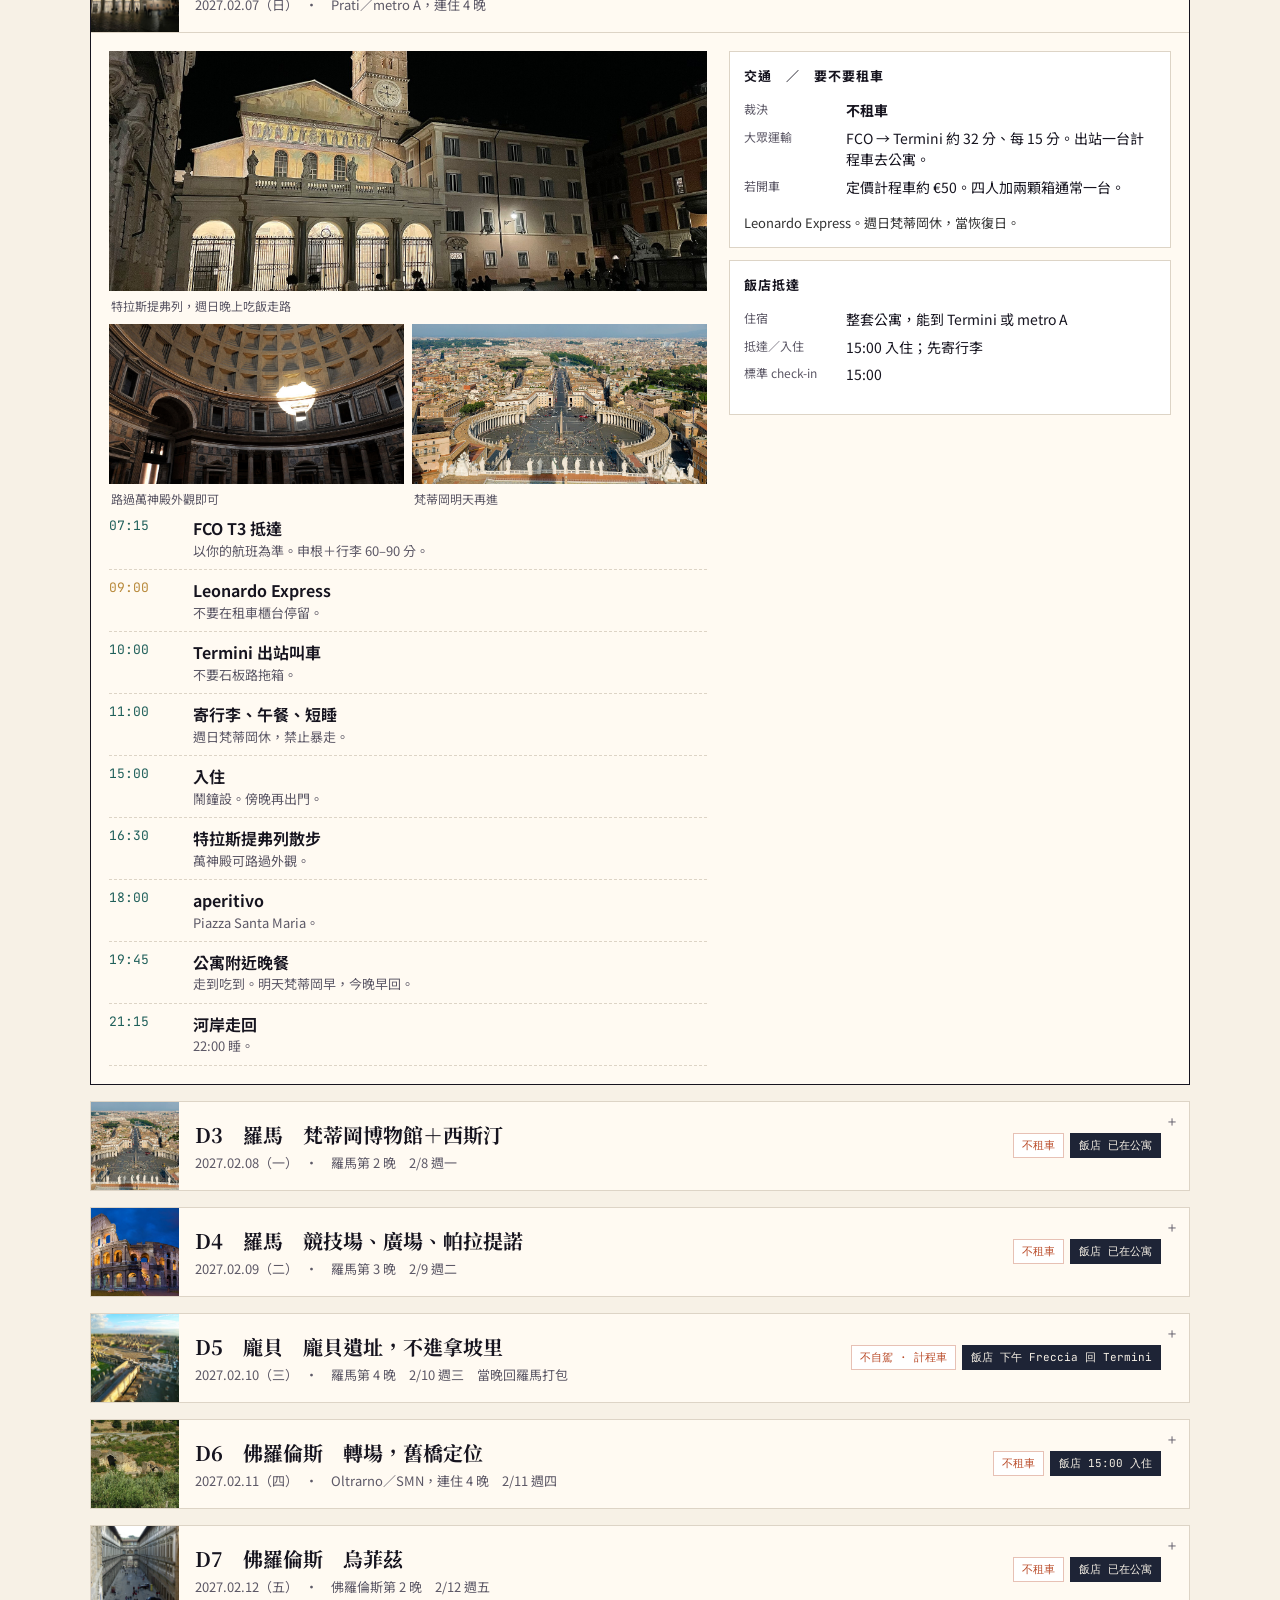
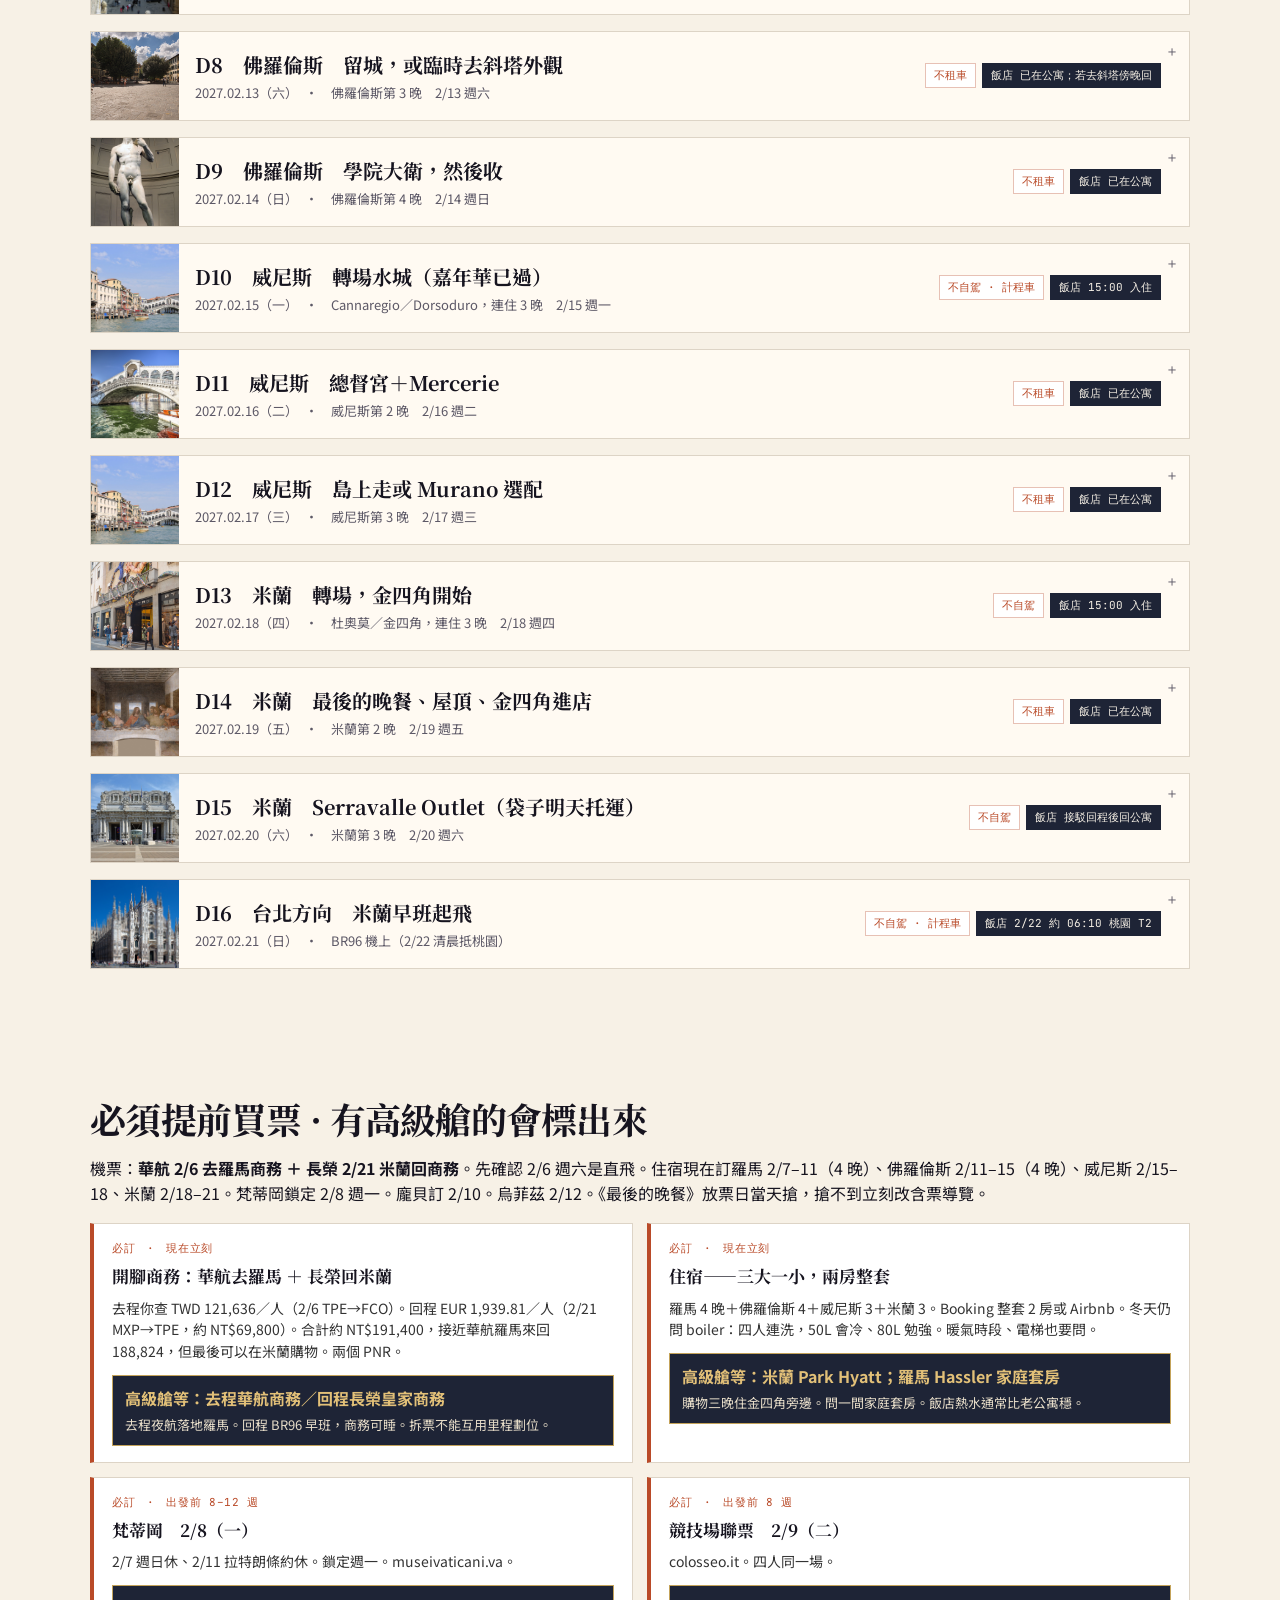
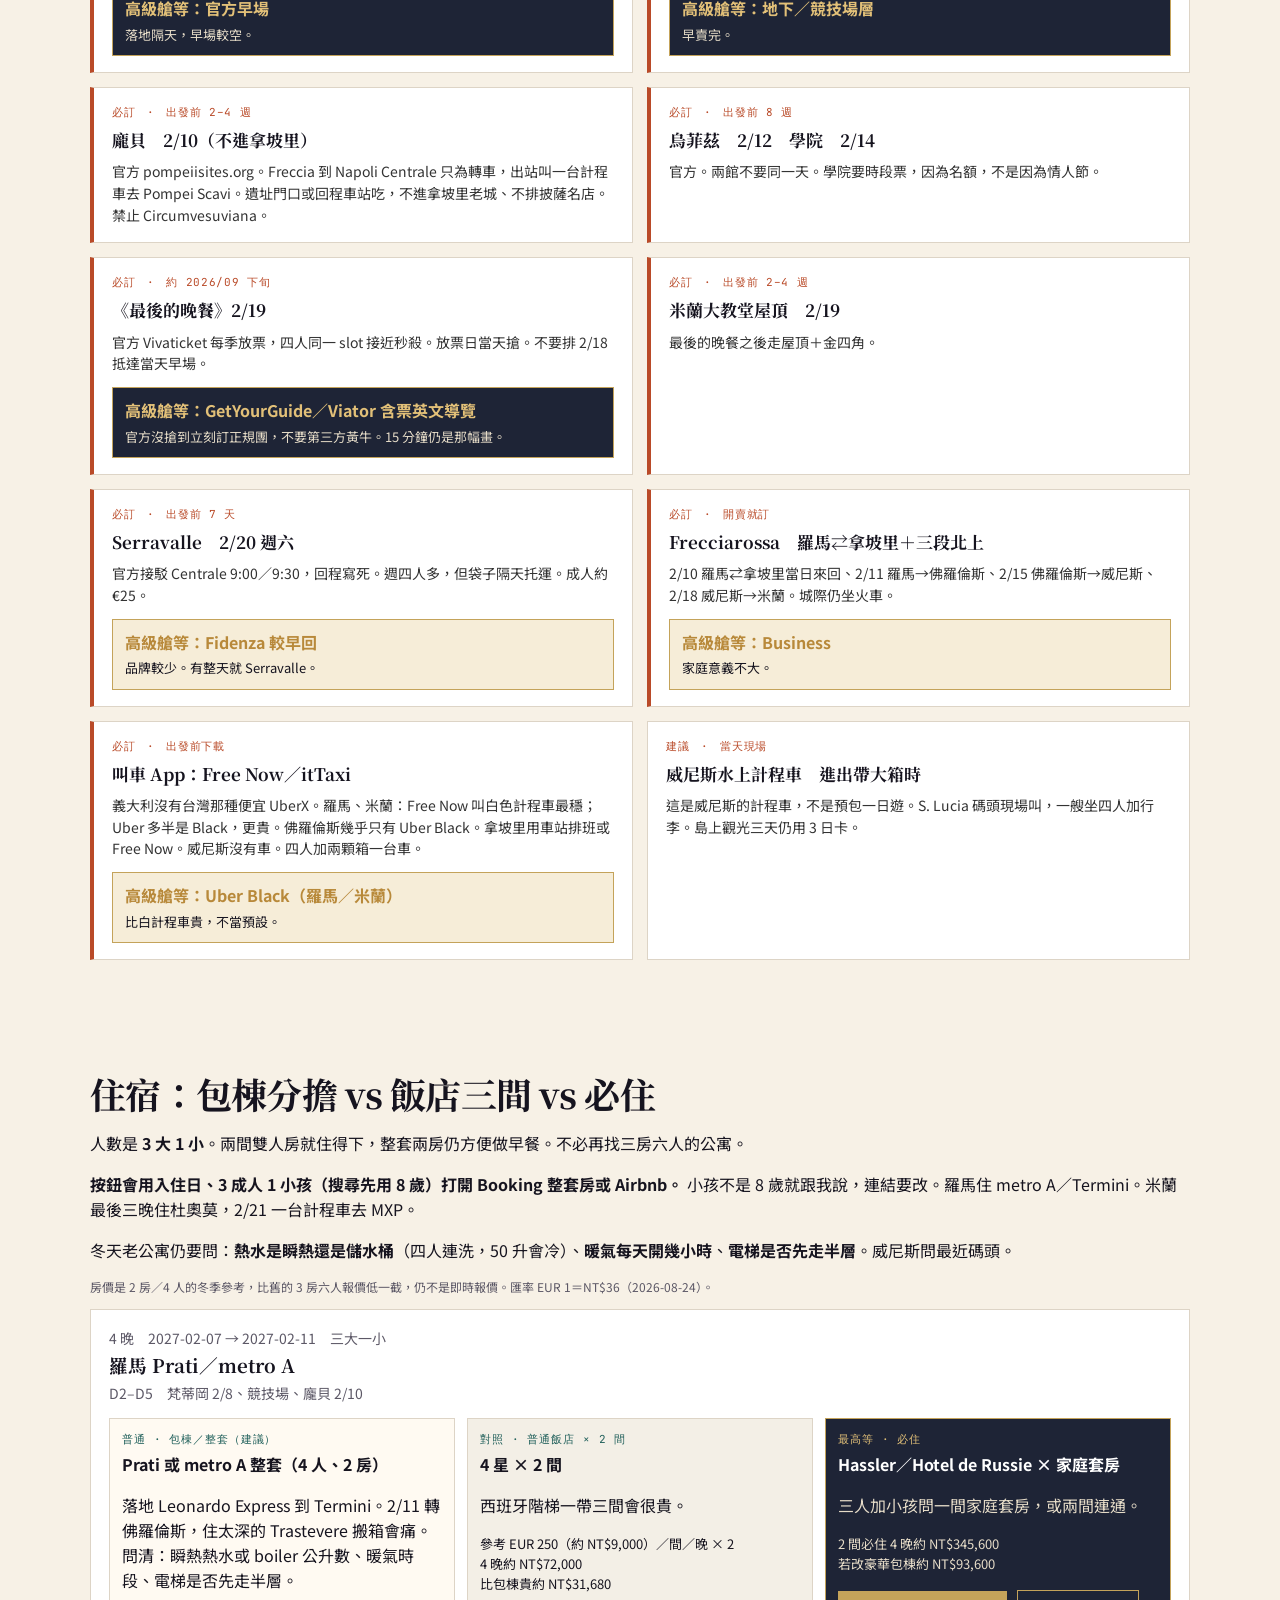
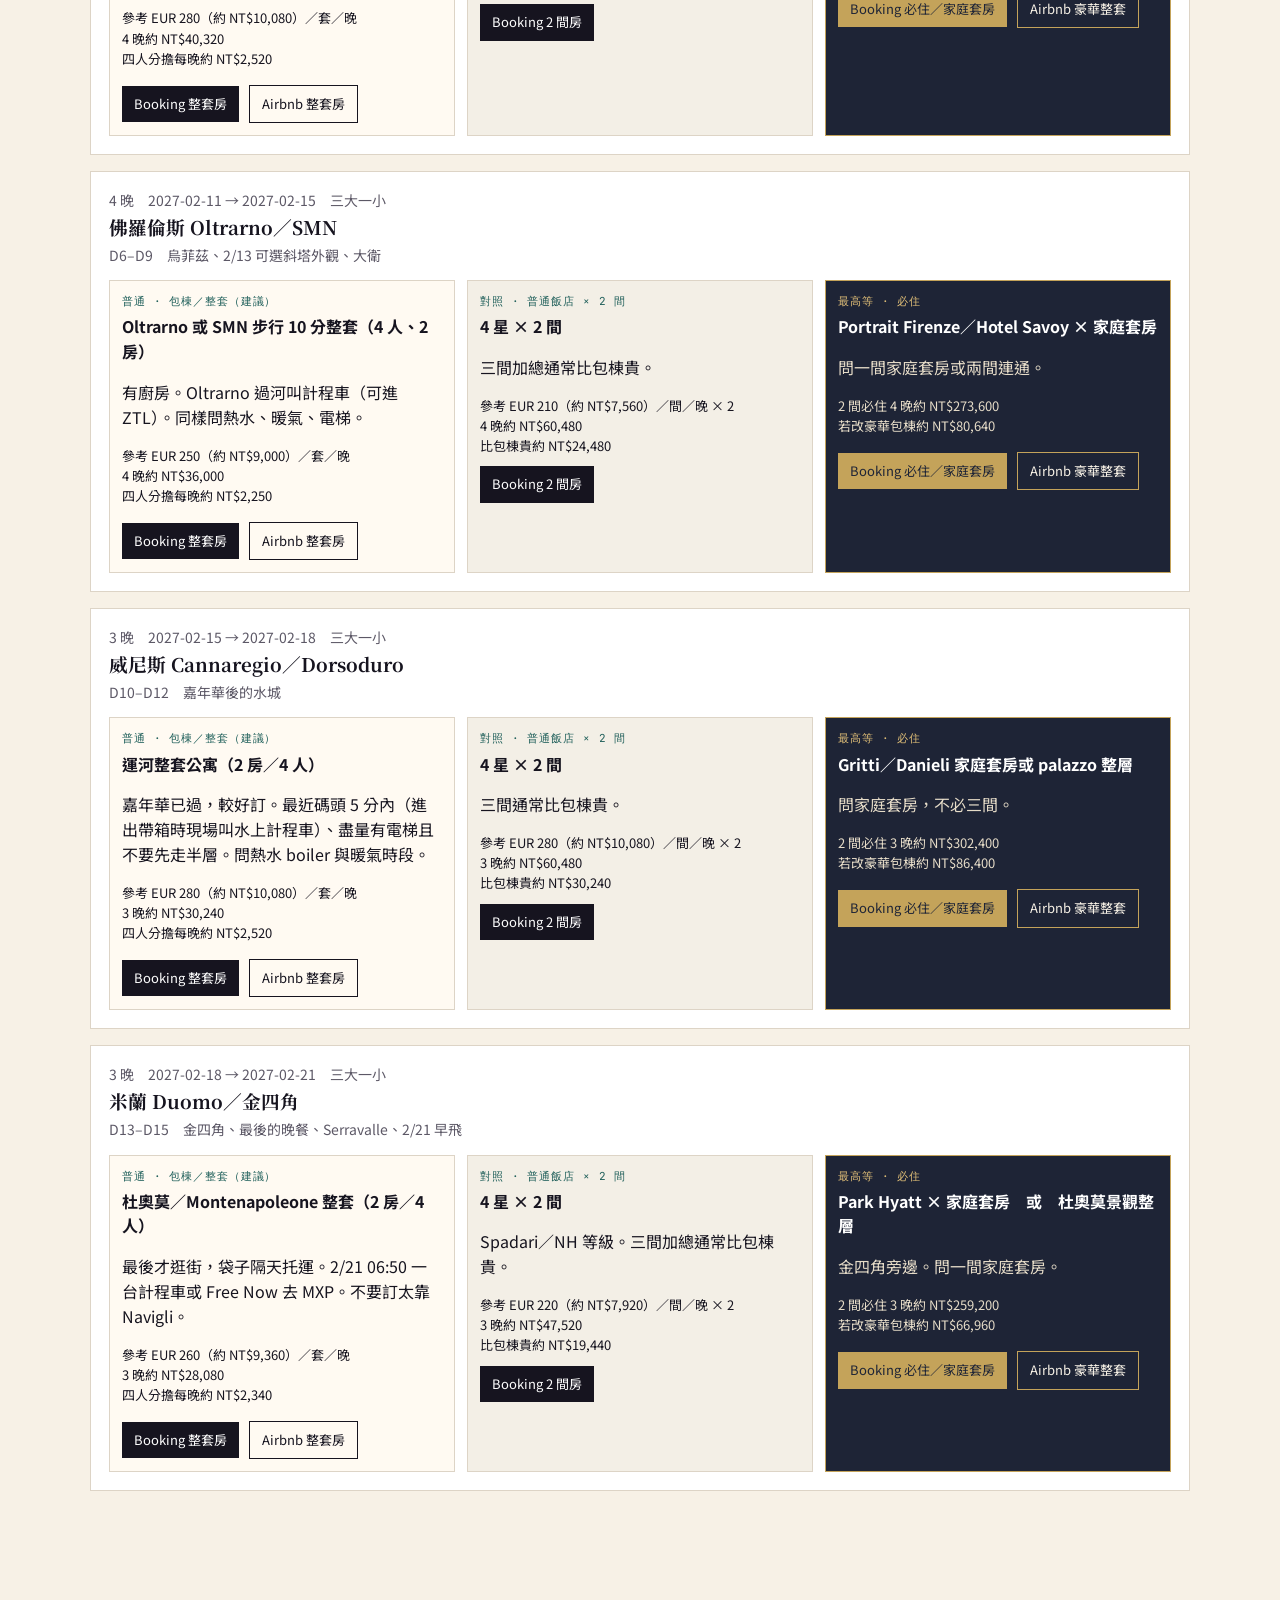
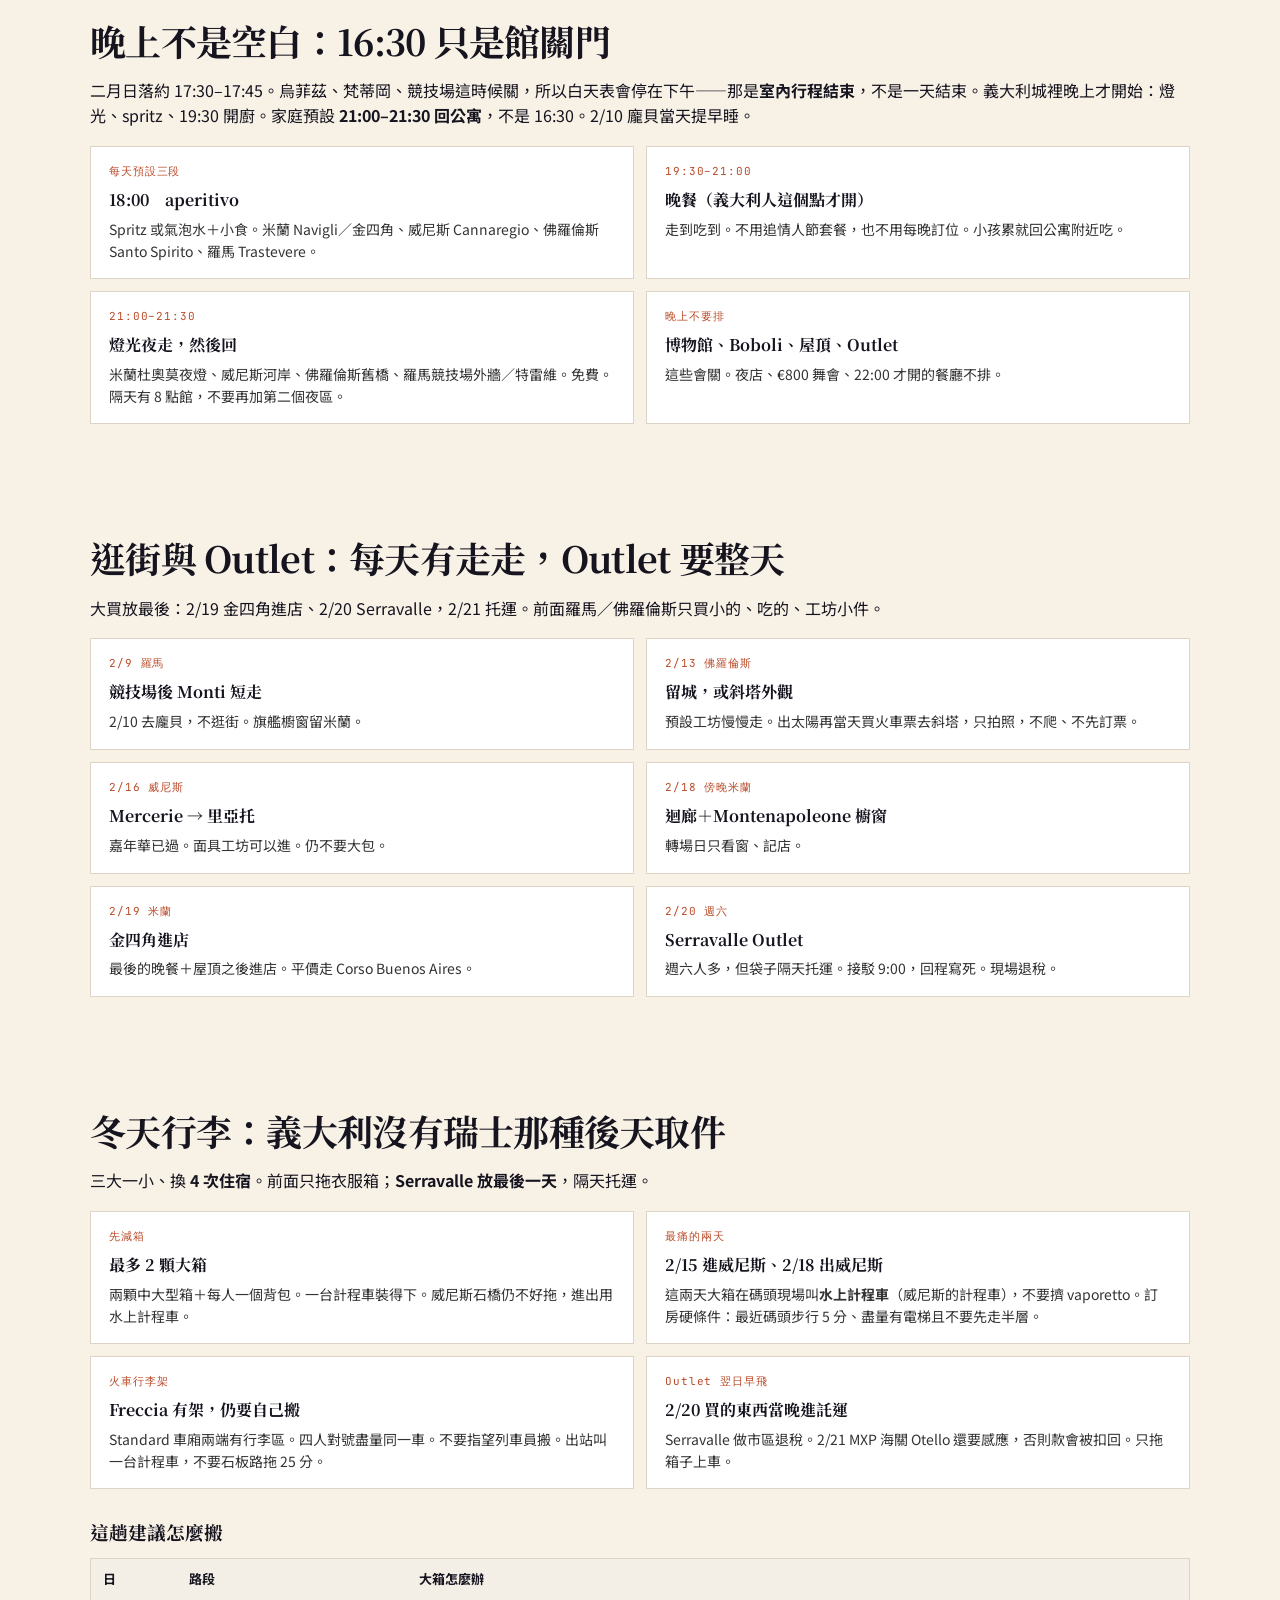
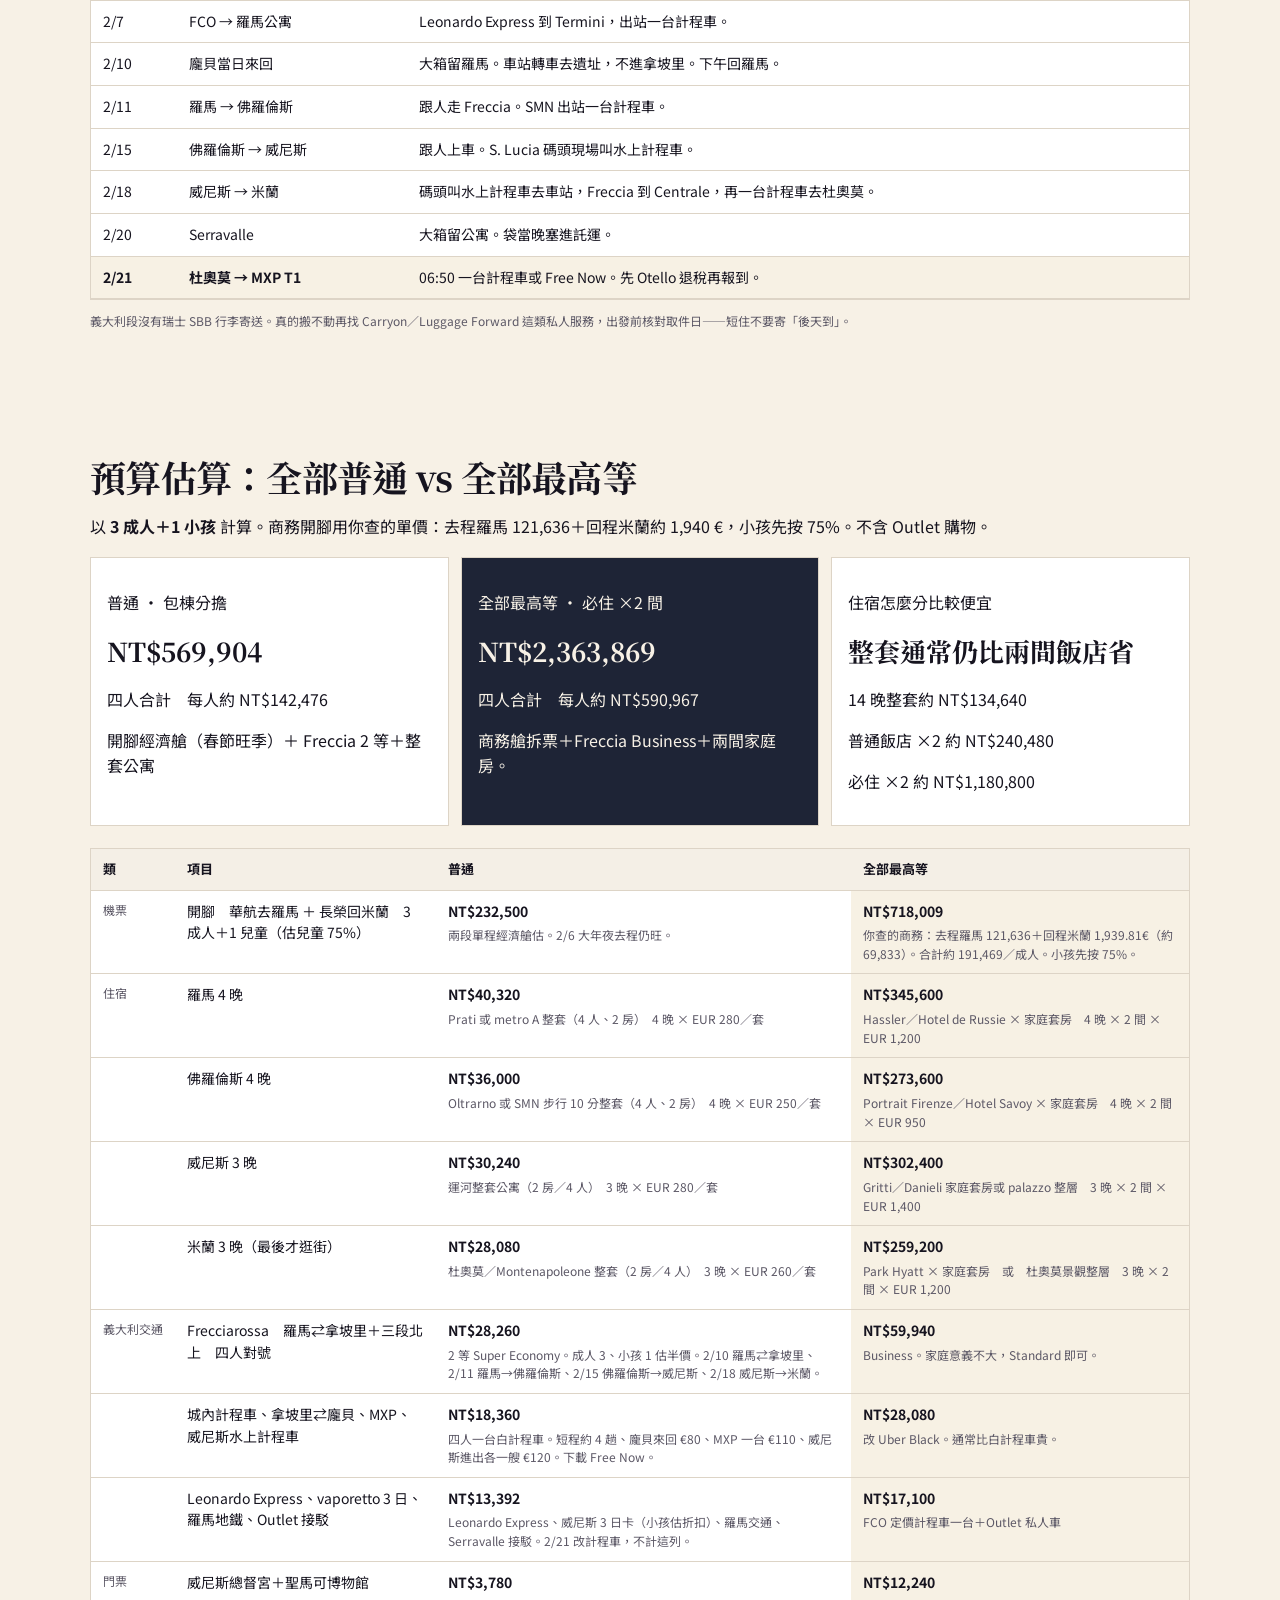
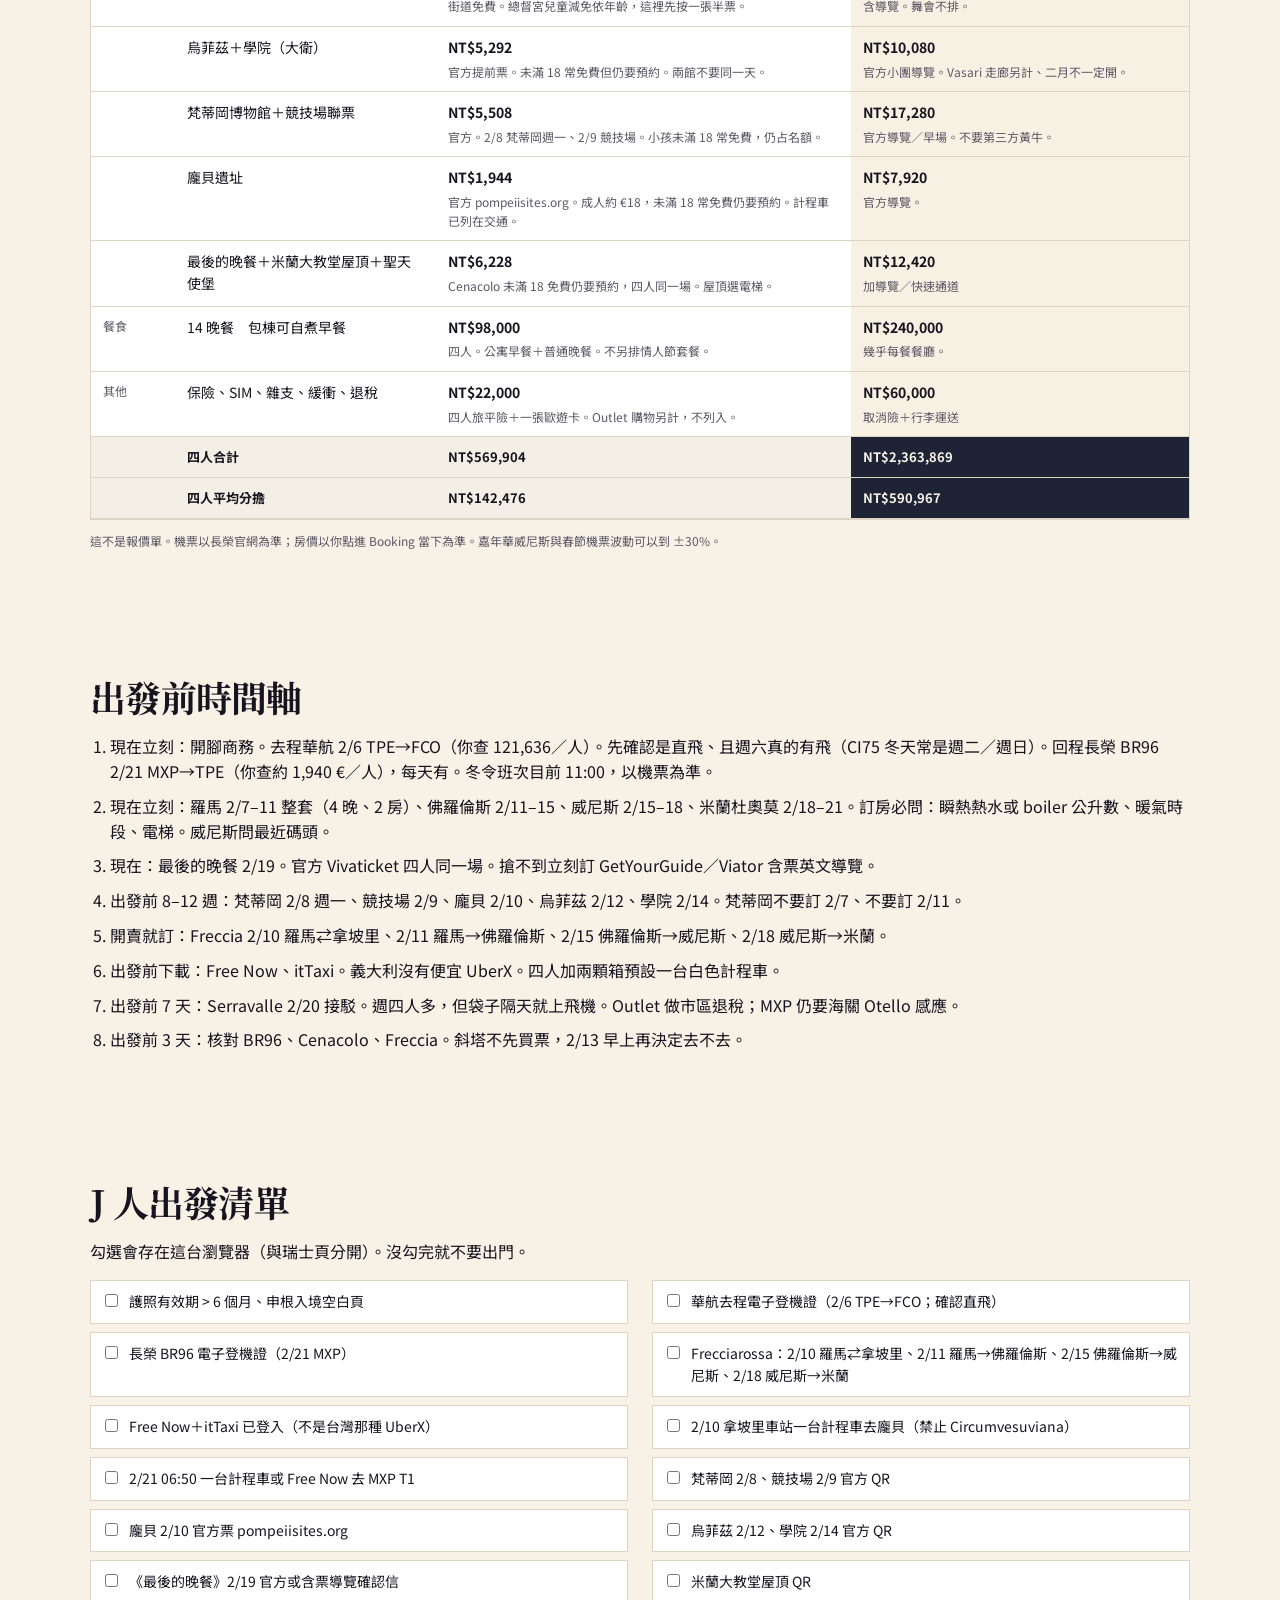
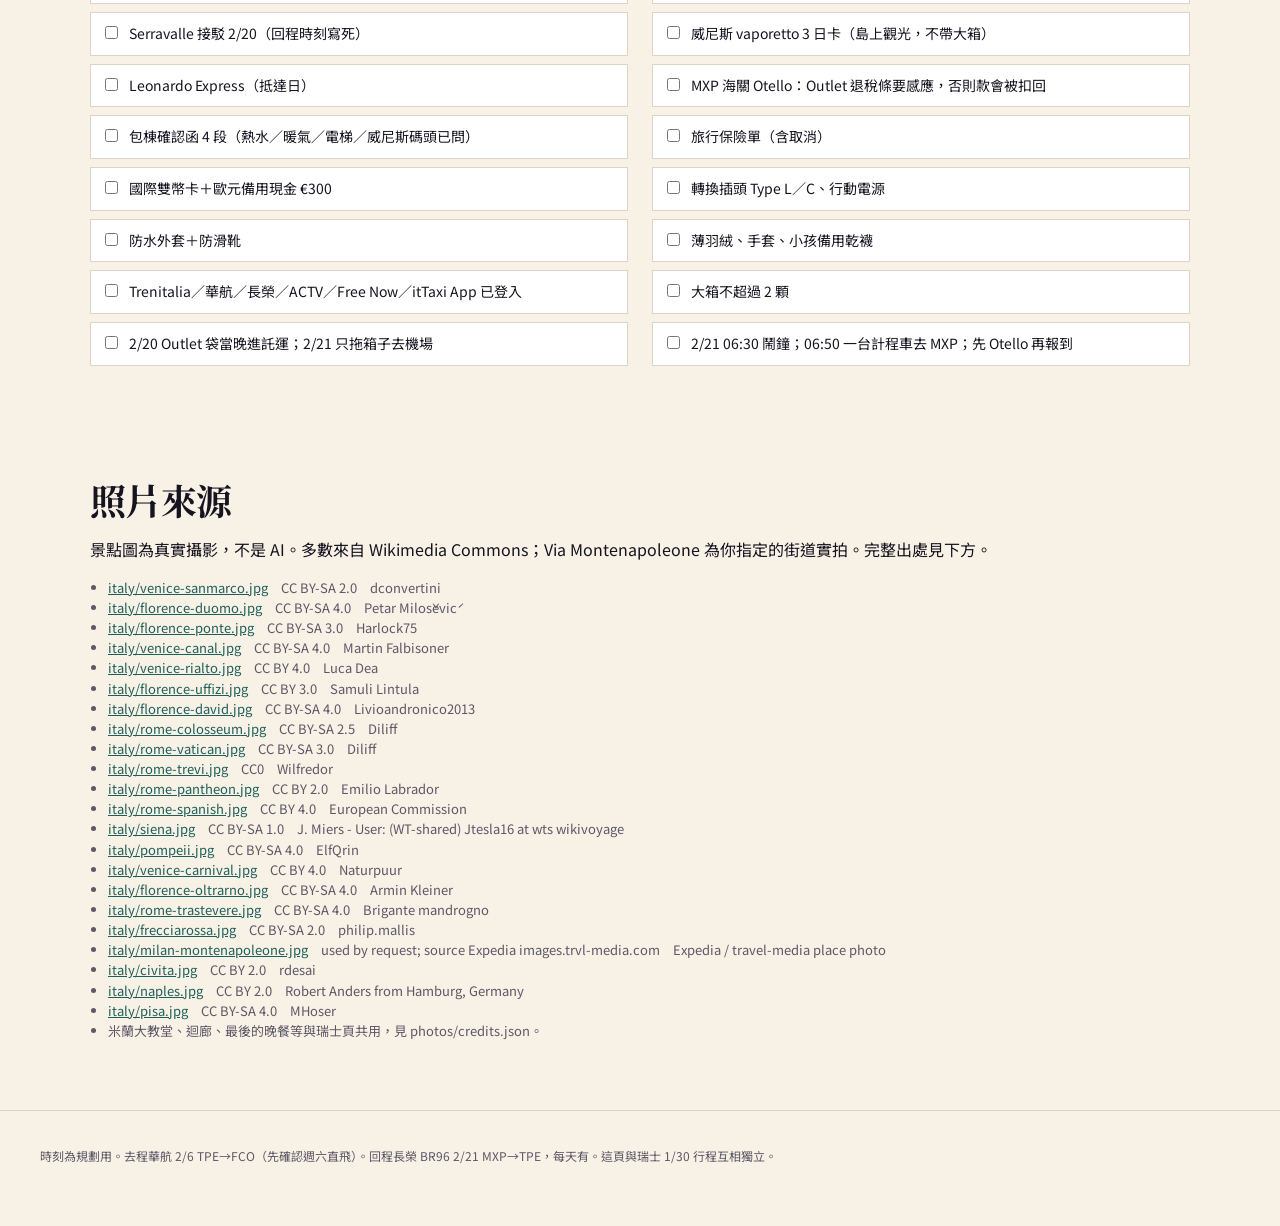
==== commit 92125f13: "Skip Naples city and leave Pisa as a same-day choice. Pompeii stays a Rome day trip via the station " ====
--- a/italy.html
+++ b/italy.html
@@ -56,7 +56,7 @@
 
   <section class="season" id="season">
     <h2>2/6 出發，你會看到什麼</h2>
-    <p class="lede">答案：<strong>冬天城市，購物放最後</strong>。人數是三大一小。羅馬四晚：梵蒂岡、競技場、龐貝。佛羅倫斯四晚：烏菲茲、工坊、大衛。不為斜塔坐火車。米蘭金四角與 Serravalle 放回家前兩天。</p>
+    <p class="lede">答案：<strong>冬天城市，購物放最後</strong>。人數是三大一小。羅馬四晚：梵蒂岡、競技場、龐貝（不進拿坡里）。佛羅倫斯四晚：烏菲茲、可選的斜塔外觀、大衛。米蘭金四角與 Serravalle 放回家前兩天。</p>
     <div class="season-grid" id="season-grid"></div>
   </section>
 
@@ -90,8 +90,8 @@
       <p>各城有 <strong>ZTL</strong>，威尼斯沒車，全程不租自駕車。城際仍坐 <strong>Freccia</strong>。三大一小加兩顆箱，城內預設 <strong>一台白色計程車</strong>（Free Now／itTaxi）。義大利<strong>沒有便宜 UberX</strong>。</p>
       <ul class="verdict-list">
         <li><span>抵達日</span>FCO → Leonardo Express → Termini，出站一台計程車。2/7 週日梵蒂岡休，當恢復日。</li>
-        <li><span>羅馬四晚</span>2/8 梵蒂岡、2/9 競技場、2/10 龐貝＋拿坡里當日回（Freccia＋一台計程車，禁止 Circumvesuviana）。</li>
-        <li><span>北上</span>2/11 羅馬→佛羅倫斯、2/15 佛羅倫斯→威尼斯、2/18 威尼斯→米蘭。2/13 留在佛羅倫斯，不去比薩。威尼斯進出帶箱：碼頭現場叫水上計程車。</li>
+        <li><span>羅馬四晚</span>2/8 梵蒂岡、2/9 競技場、2/10 只去龐貝。拿坡里車站轉車，市區不進。</li>
+        <li><span>北上</span>2/11 羅馬→佛羅倫斯、2/15 佛羅倫斯→威尼斯、2/18 威尼斯→米蘭。2/13 預設留城；天氣好再臨時去斜塔外觀。威尼斯進出帶箱：碼頭現場叫水上計程車。</li>
         <li><span>購物與起飛</span>2/19 金四角、2/20 Serravalle、2/21 06:50 一台計程車或 Free Now 去 MXP T1。先 Otello 退稅再報到。冬令 BR96 目前 11:00。</li>
         <li><span>Uber？</span>羅馬／米蘭有 Uber，多半是 Black／Van，比白計程車貴。佛羅倫斯幾乎只有 Black。拿坡里用車站排班或 Free Now。先裝 <strong>Free Now</strong> 和 <strong>itTaxi</strong>。</li>
       </ul>
@@ -171,8 +171,8 @@
       </article>
       <article class="season-card">
         <p class="tag">2/13 佛羅倫斯</p>
-        <h3>Oltrarno 工坊</h3>
-        <p>皮件、紙品、金工。小件可以買，大袋不要。斜塔不排，這天不出城。</p>
+        <h3>留城，或斜塔外觀</h3>
+        <p>預設工坊慢慢走。出太陽再當天買火車票去斜塔，只拍照，不爬、不先訂票。</p>
       </article>
       <article class="season-card">
         <p class="tag">2/16 威尼斯</p>
@@ -232,7 +232,7 @@
         </thead>
         <tbody>
           <tr><td>2/7</td><td>FCO → 羅馬公寓</td><td>Leonardo Express 到 Termini，出站一台計程車。</td></tr>
-          <tr><td>2/10</td><td>龐貝／拿坡里當日來回</td><td>大箱留羅馬。Freccia 對號，拿坡里出站一台計程車去遺址。</td></tr>
+          <tr><td>2/10</td><td>龐貝當日來回</td><td>大箱留羅馬。車站轉車去遺址，不進拿坡里。下午回羅馬。</td></tr>
           <tr><td>2/11</td><td>羅馬 → 佛羅倫斯</td><td>跟人走 Freccia。SMN 出站一台計程車。</td></tr>
           <tr><td>2/15</td><td>佛羅倫斯 → 威尼斯</td><td>跟人上車。S. Lucia 碼頭現場叫水上計程車。</td></tr>
           <tr><td>2/18</td><td>威尼斯 → 米蘭</td><td>碼頭叫水上計程車去車站，Freccia 到 Centrale，再一台計程車去杜奧莫。</td></tr>
